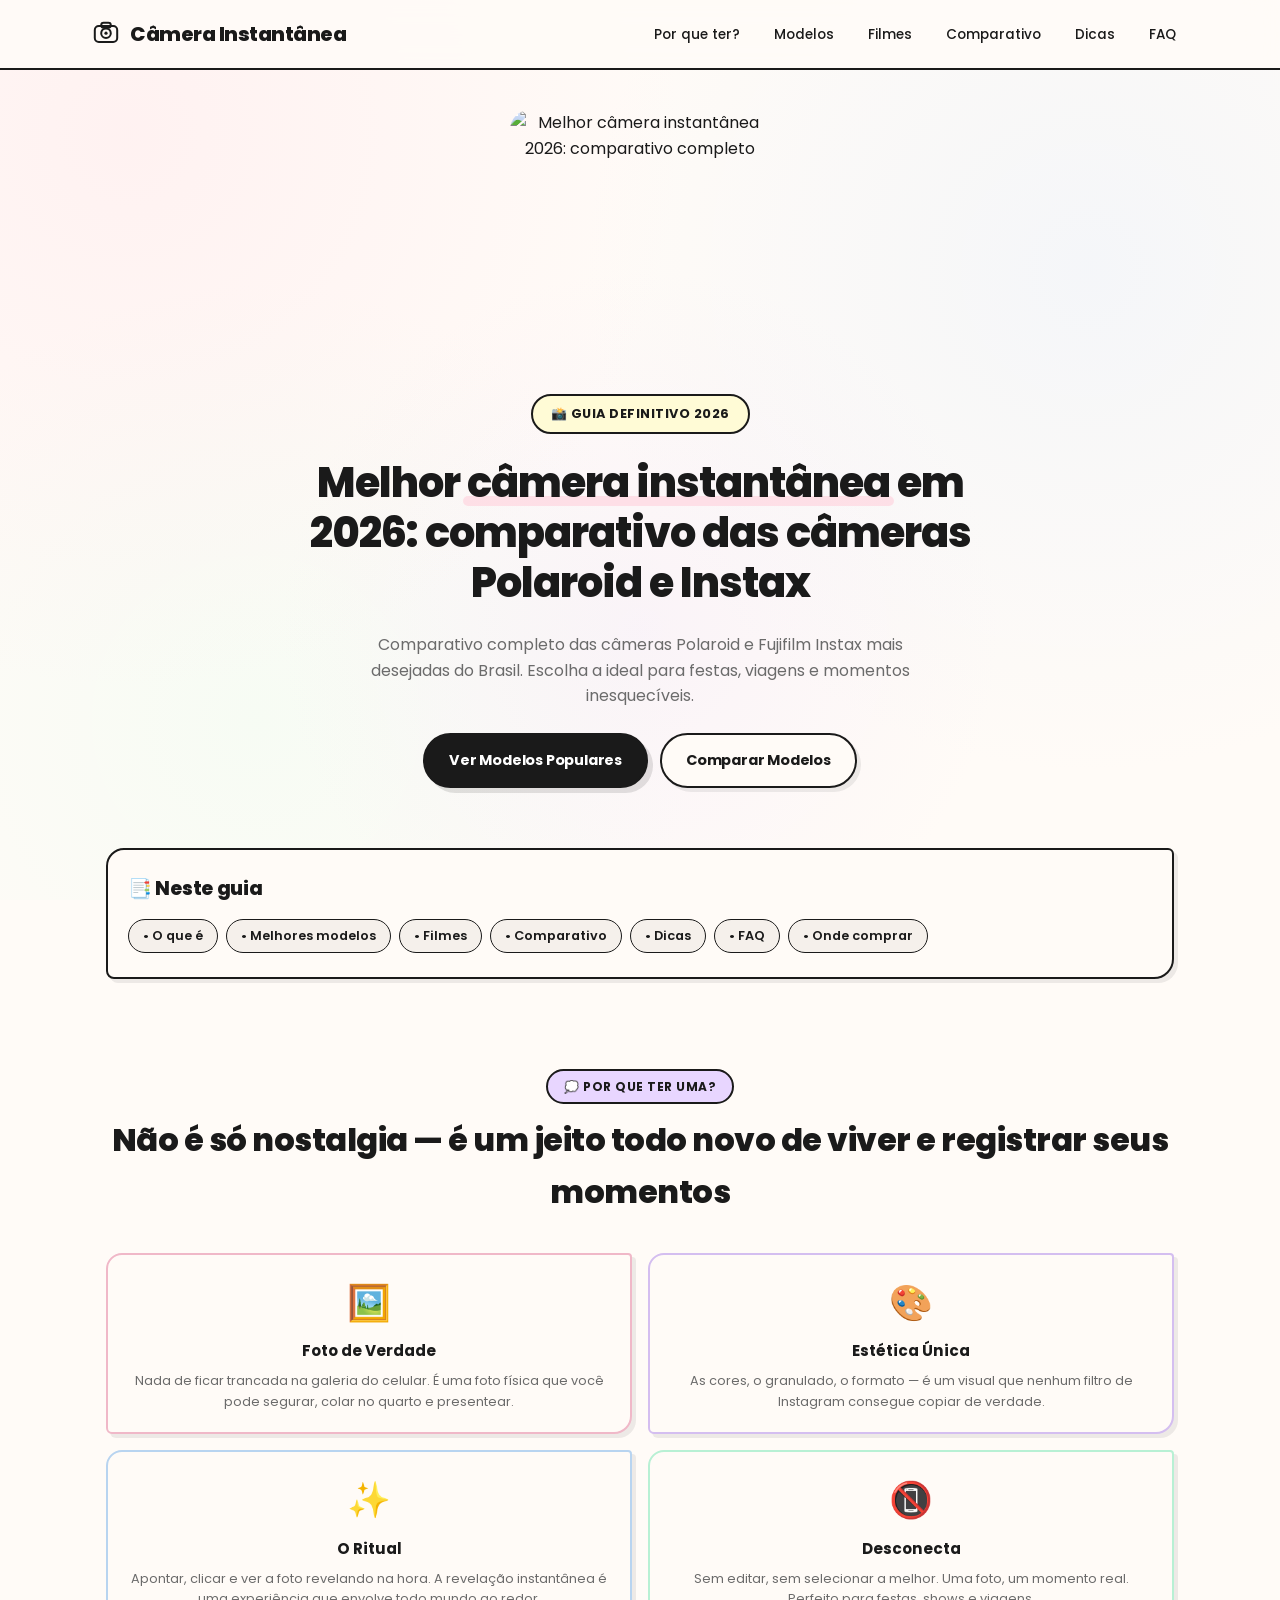
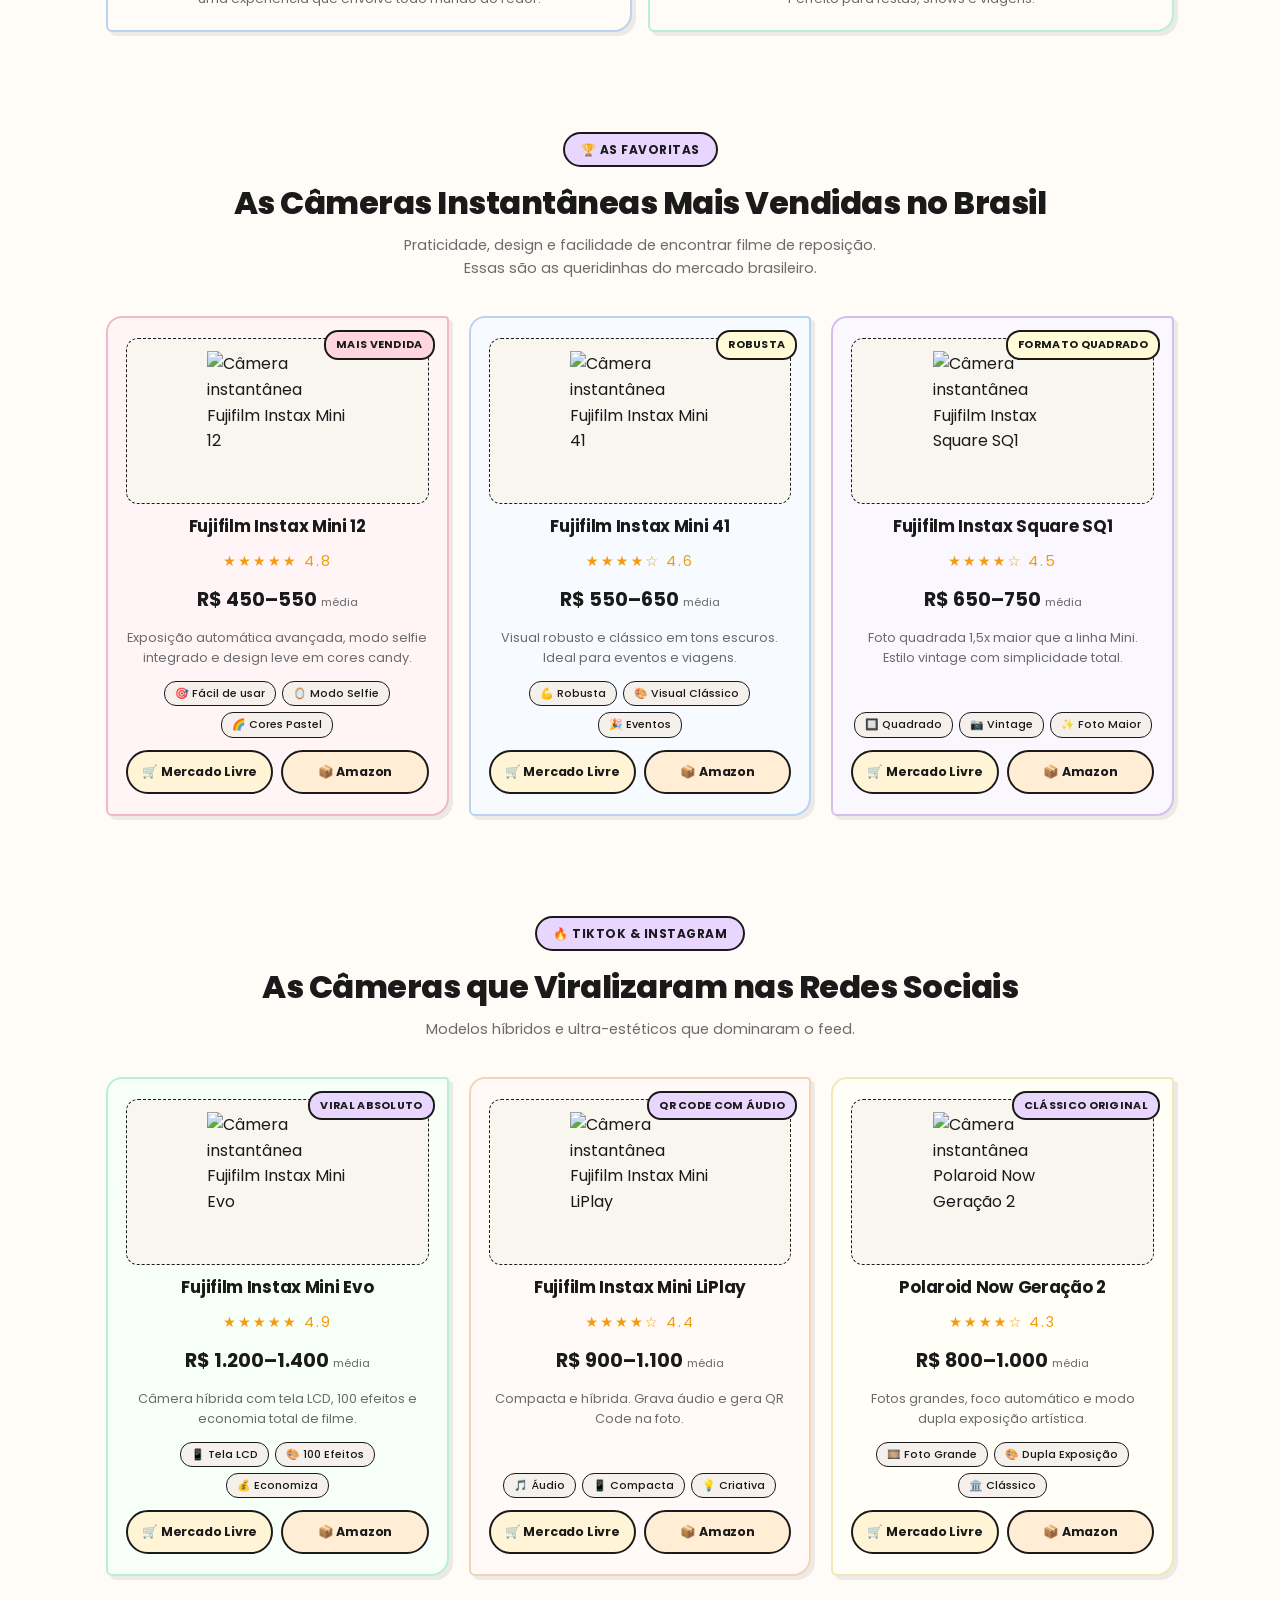
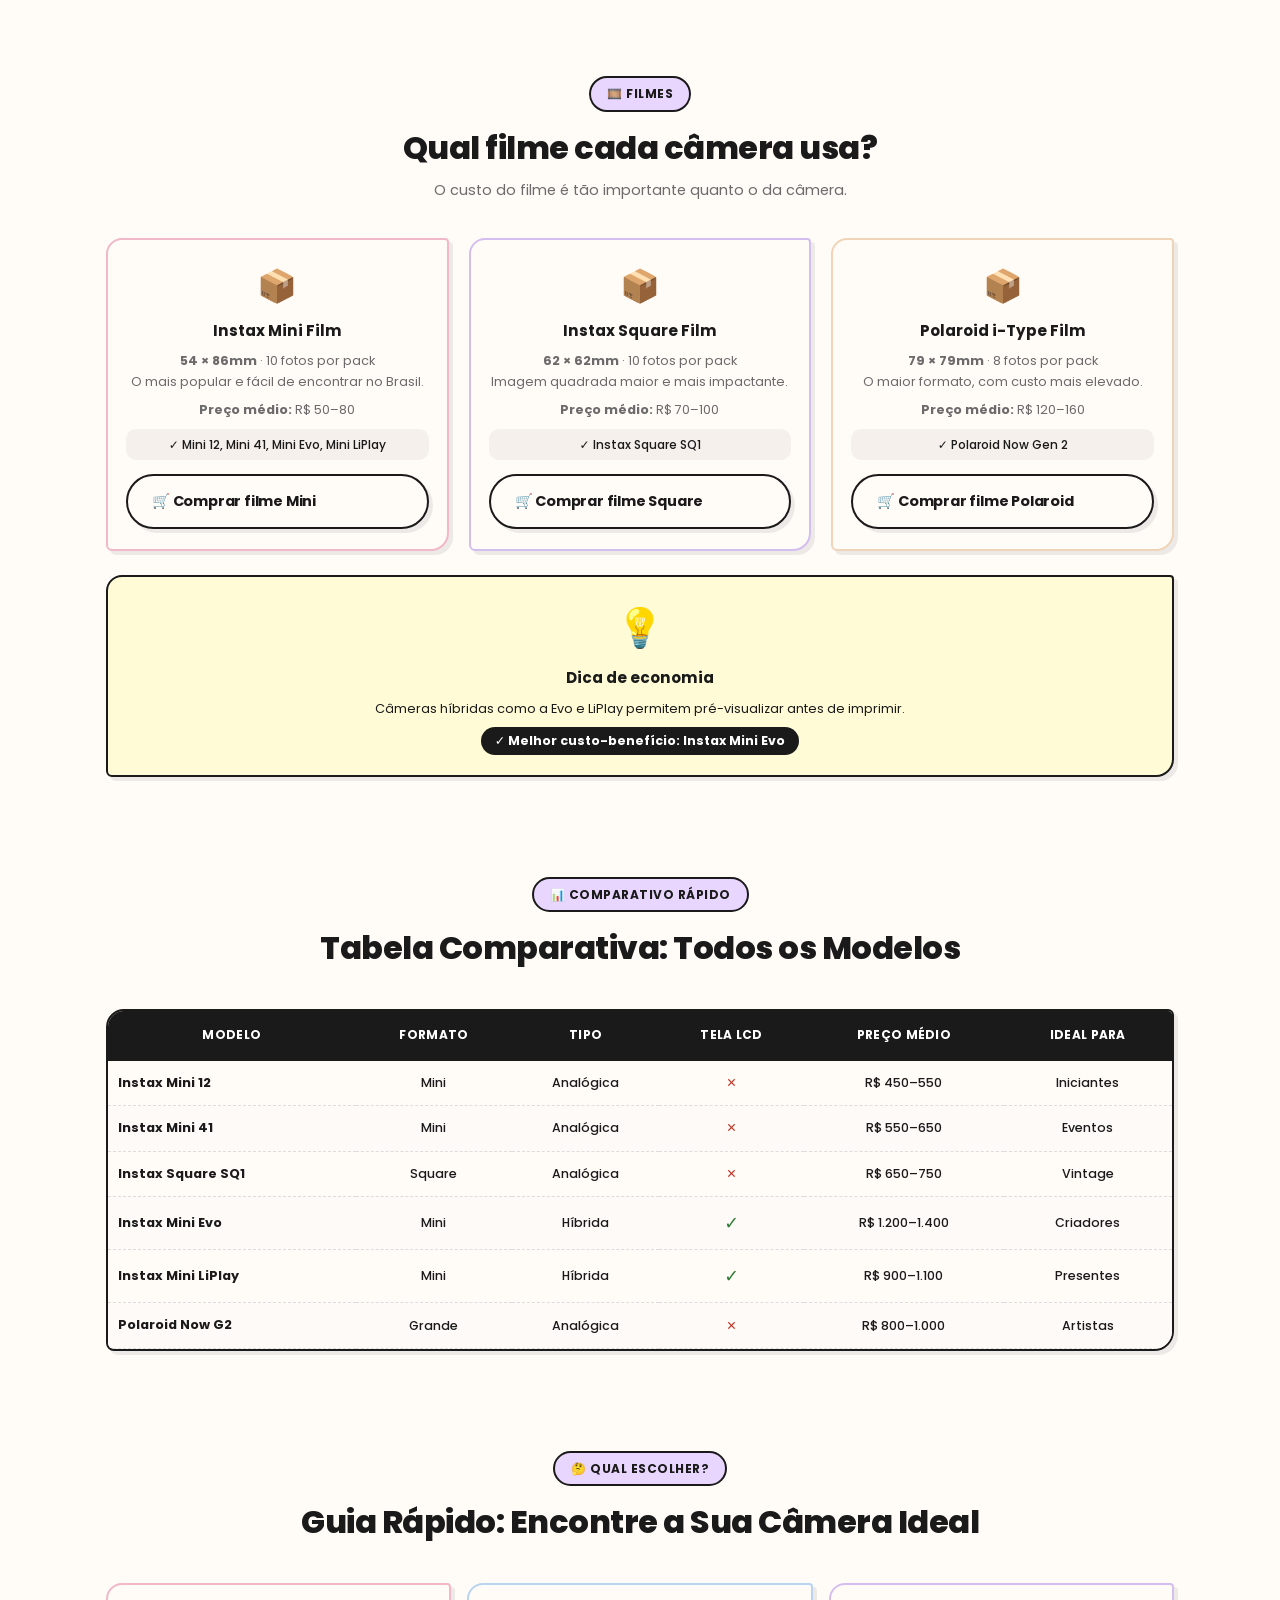
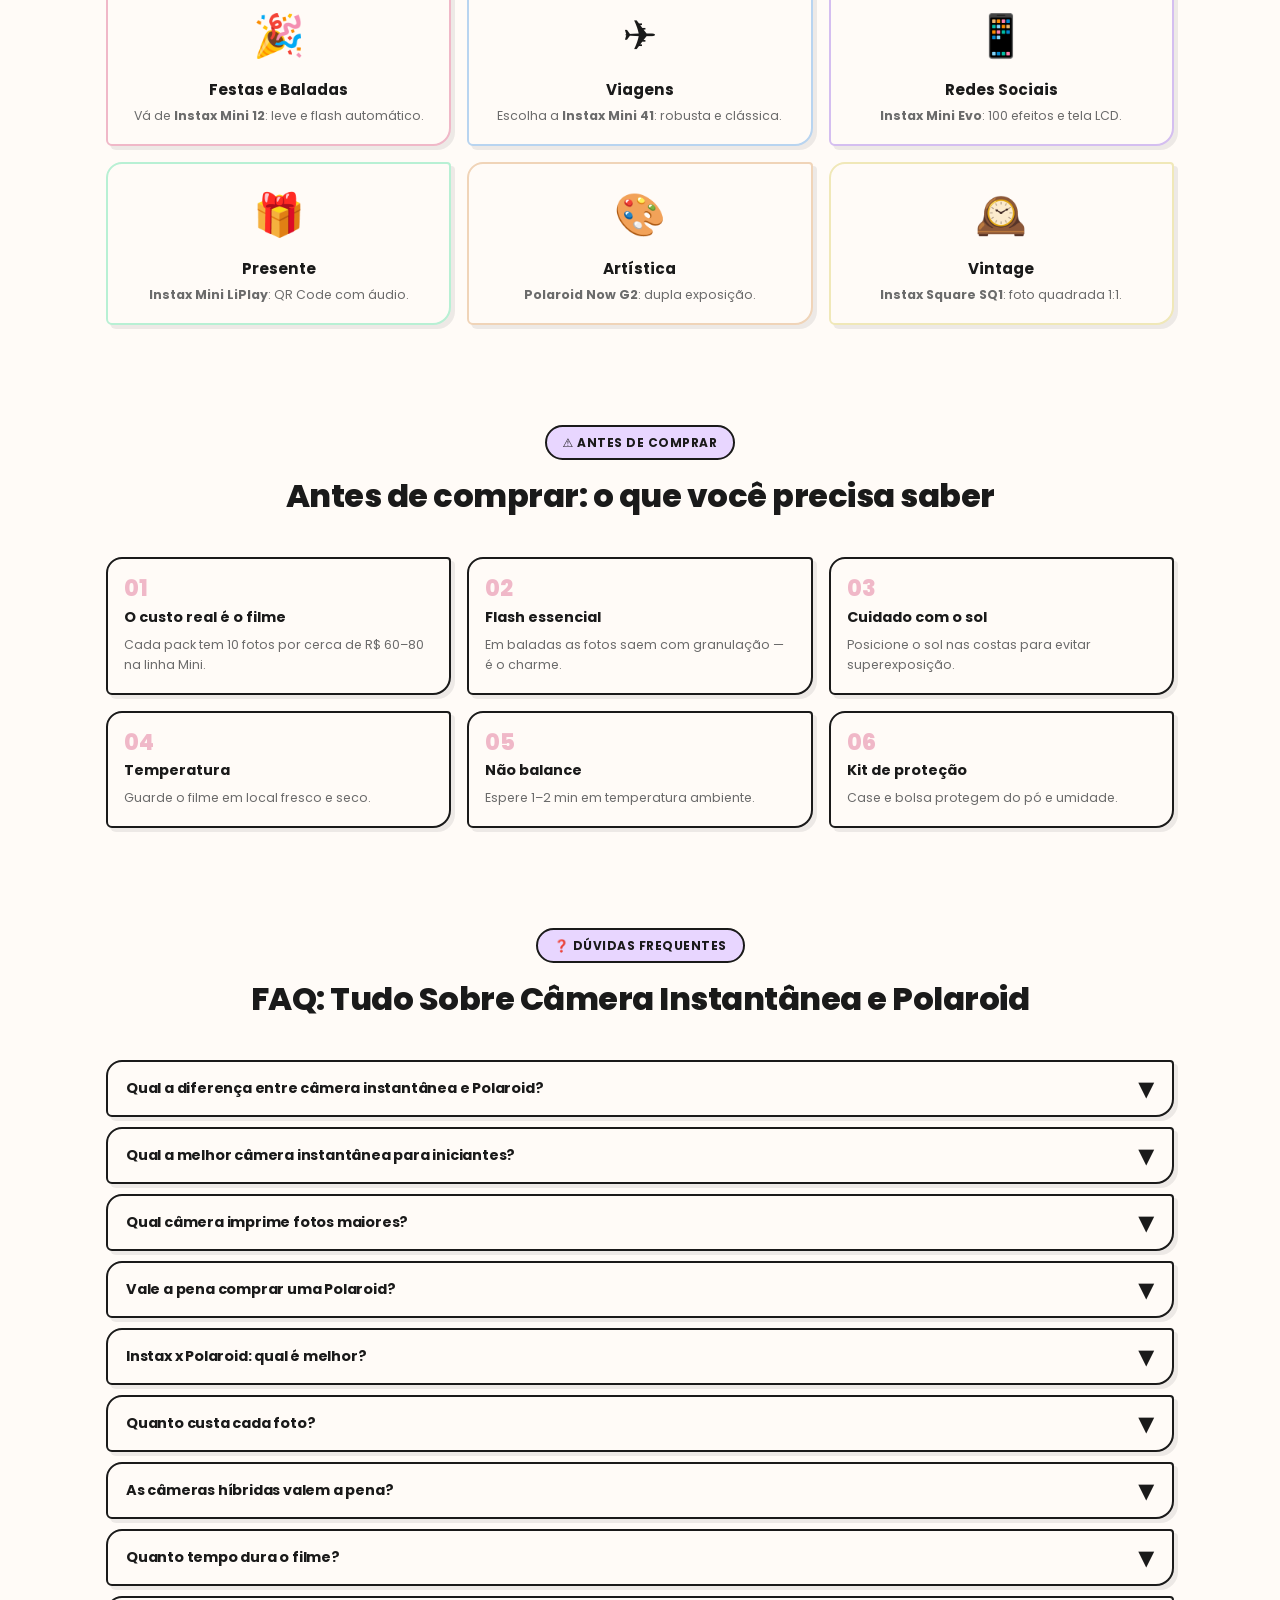
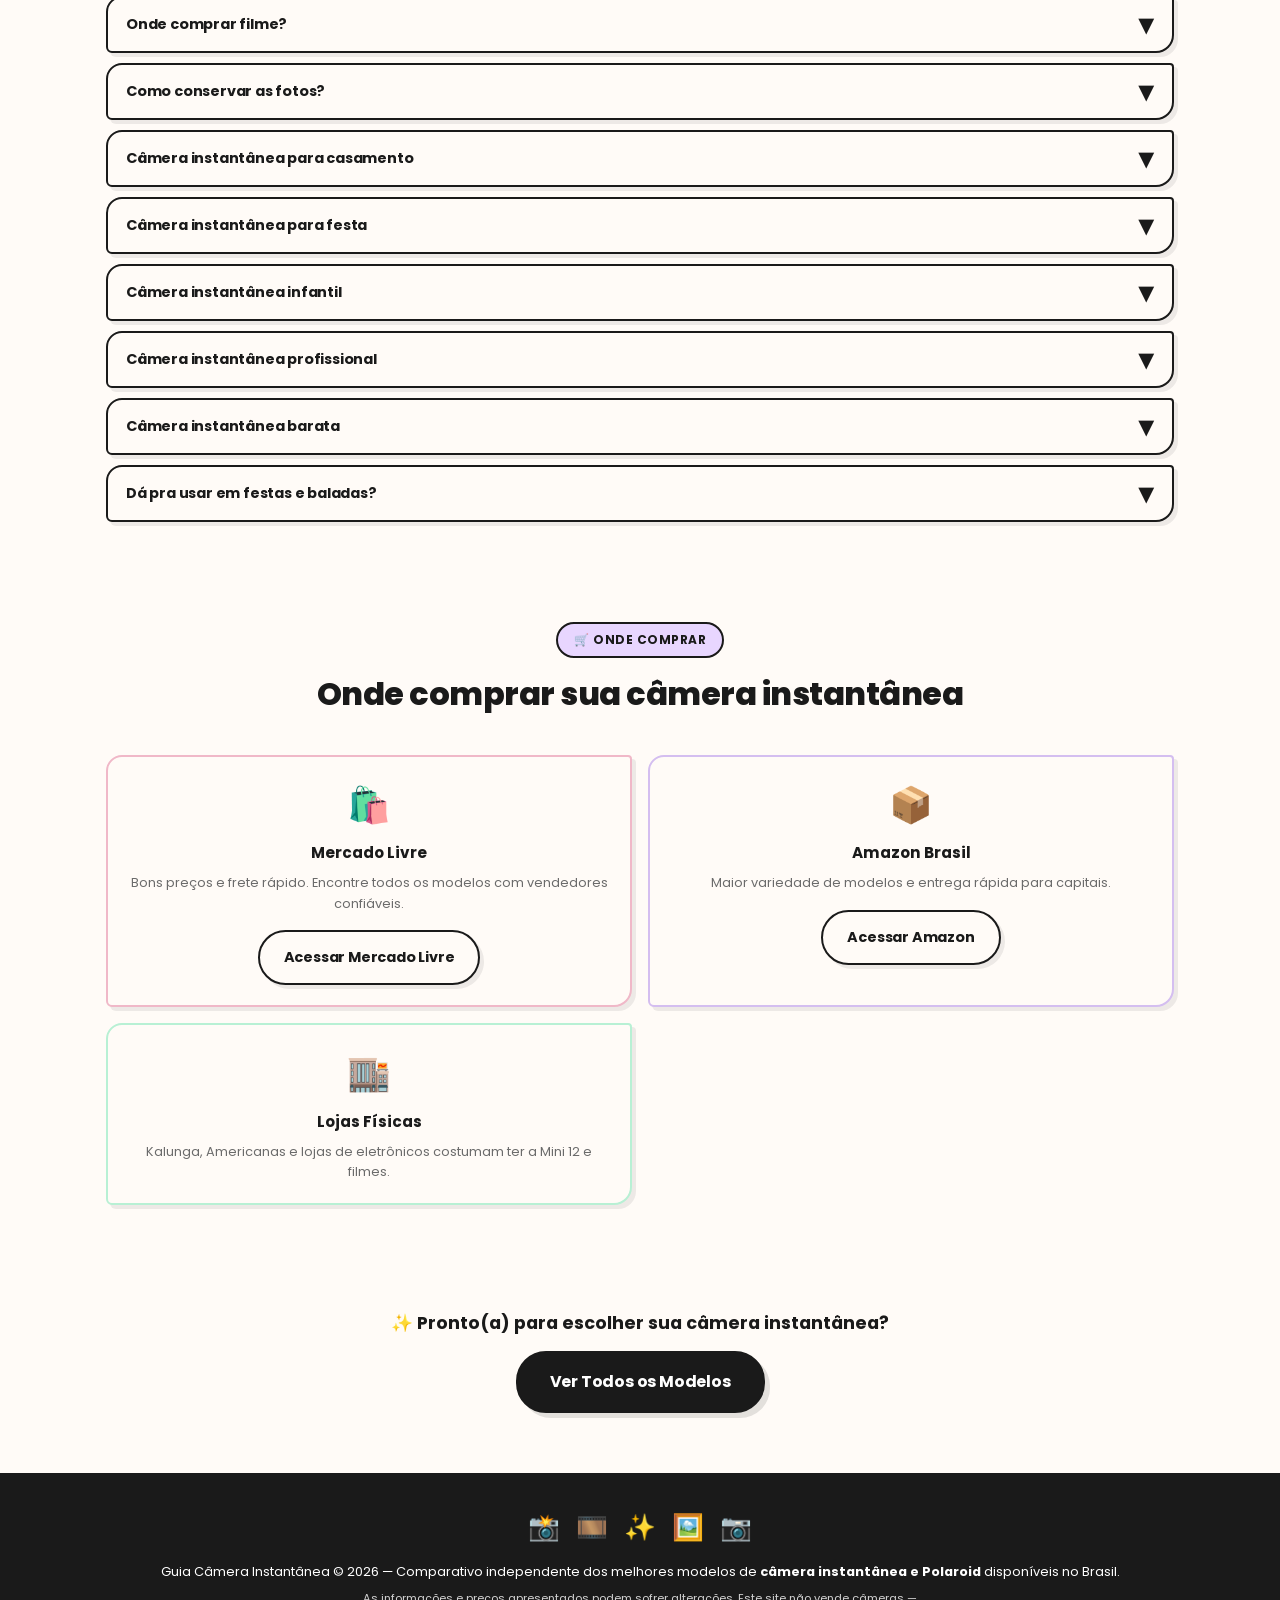
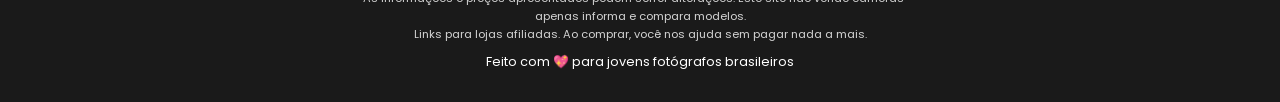
==== index.html @ 36f6219d "Adiciona landing page completa" ====
<!DOCTYPE html>
<html lang="pt-BR">
<head>
    <meta charset="UTF-8">
    <meta name="viewport" content="width=device-width, initial-scale=1.0">
    <title>Melhor Câmera Instantânea 2026: Comparativo das Câmeras Polaroid e Instax</title>
    <meta name="description" content="Descubra qual a melhor câmera instantânea para você! Comparativo completo das câmeras Polaroid e Fujifilm Instax mais populares no Brasil. Mini 12, Mini Evo, SQ1, LiPlay e mais.">
    <meta name="robots" content="index, follow">
    <link rel="canonical" href="https://camera-instantanea.vercel.app/">

    <link rel="preload" as="image" href="https://deepseek.com.br/wp-content/uploads/2026/06/melhor_camera_instantanea.webp" type="image/webp">

    <meta property="og:type" content="website">
    <meta property="og:title" content="Melhor Câmera Instantânea 2026: Comparativo das Câmeras Polaroid e Instax">
    <meta property="og:description" content="Compare as câmeras instantâneas mais populares do Brasil. Instax Mini 12, Mini Evo, SQ1, LiPlay e Polaroid Now. Descubra qual combina com seu estilo!">
    <meta property="og:image" content="https://deepseek.com.br/wp-content/uploads/2026/06/melhor_camera_instantanea.webp">
    <meta property="og:url" content="https://camera-instantanea.vercel.app/">
    <meta property="og:locale" content="pt_BR">

    <meta name="twitter:card" content="summary_large_image">
    <meta name="twitter:title" content="Melhor Câmera Instantânea 2026: Comparativo das Câmeras Polaroid e Instax">
    <meta name="twitter:description" content="Compare as câmeras instantâneas mais populares. Descubra a ideal para festas, viagens e momentos inesquecíveis!">
    <meta name="twitter:image" content="https://deepseek.com.br/wp-content/uploads/2026/06/melhor_camera_instantanea.webp">

    <script type="application/ld+json">
        {
            "@context": "https://schema.org",
            "@type": "BreadcrumbList",
            "itemListElement": [
                { "@type": "ListItem", "position": 1, "name": "Início", "item": "https://camera-instantanea.vercel.app/" },
                { "@type": "ListItem", "position": 2, "name": "Guia de Câmeras Instantâneas 2026", "item": "https://camera-instantanea.vercel.app/#conteudo-principal" }
            ]
        }
    </script>

    <script type="application/ld+json">
        {
            "@context": "https://schema.org",
            "@type": "Article",
            "headline": "Melhor Câmera Instantânea 2026: Comparativo das Câmeras Polaroid e Instax",
            "description": "Guia completo com comparativo dos melhores modelos de câmera instantânea disponíveis no Brasil.",
            "author": { "@type": "Organization", "name": "Guia Câmera Instantânea" },
            "publisher": { "@type": "Organization", "name": "Guia Câmera Instantânea" },
            "datePublished": "2026-06-26",
            "dateModified": "2026-06-29",
            "mainEntityOfPage": "https://camera-instantanea.vercel.app/",
            "image": "https://deepseek.com.br/wp-content/uploads/2026/06/melhor_camera_instantanea.webp",
            "articleSection": "Fotografia",
            "wordCount": 6500
        }
    </script>

    <script type="application/ld+json">
        {
            "@context": "https://schema.org",
            "@type": "ItemList",
            "name": "Melhores Câmeras Instantâneas 2026",
            "numberOfItems": 6,
            "itemListElement": [
                { "@type": "ListItem", "position": 1, "item": { "@type": "Product", "name": "Fujifilm Instax Mini 12", "brand": { "@type": "Brand", "name": "Fujifilm" } } },
                { "@type": "ListItem", "position": 2, "item": { "@type": "Product", "name": "Fujifilm Instax Mini 41", "brand": { "@type": "Brand", "name": "Fujifilm" } } },
                { "@type": "ListItem", "position": 3, "item": { "@type": "Product", "name": "Fujifilm Instax Square SQ1", "brand": { "@type": "Brand", "name": "Fujifilm" } } },
                { "@type": "ListItem", "position": 4, "item": { "@type": "Product", "name": "Fujifilm Instax Mini Evo", "brand": { "@type": "Brand", "name": "Fujifilm" } } },
                { "@type": "ListItem", "position": 5, "item": { "@type": "Product", "name": "Fujifilm Instax Mini LiPlay", "brand": { "@type": "Brand", "name": "Fujifilm" } } },
                { "@type": "ListItem", "position": 6, "item": { "@type": "Product", "name": "Polaroid Now Geração 2", "brand": { "@type": "Brand", "name": "Polaroid" } } }
            ]
        }
    </script>

    <script type="application/ld+json">
        {
            "@context": "https://schema.org",
            "@type": "Product",
            "name": "Fujifilm Instax Mini 12",
            "brand": { "@type": "Brand", "name": "Fujifilm" },
            "image": "https://deepseek.com.br/wp-content/uploads/2026/06/mini_instax12.webp",
            "description": "Câmera instantânea mais vendida no Brasil com exposição automática avançada e modo selfie",
            "offers": { "@type": "AggregateOffer", "lowPrice": 450, "highPrice": 550, "priceCurrency": "BRL" },
            "review": { "@type": "Review", "reviewRating": { "@type": "Rating", "ratingValue": "4.8", "bestRating": "5" }, "author": { "@type": "Person", "name": "Usuários" } }
        }
    </script>

    <script type="application/ld+json">
        {
            "@context": "https://schema.org",
            "@type": "FAQPage",
            "mainEntity": [
                { "@type": "Question", "name": "Qual a diferença entre câmera instantânea e Polaroid?", "acceptedAnswer": { "@type": "Answer", "text": "Polaroid é uma marca pioneira. Câmera instantânea é o termo genérico." } },
                { "@type": "Question", "name": "Qual é a melhor câmera instantânea para iniciantes?", "acceptedAnswer": { "@type": "Answer", "text": "Fujifilm Instax Mini 12, pelo custo-benefício e facilidade de uso." } },
                { "@type": "Question", "name": "As câmeras instantâneas híbridas valem a pena?", "acceptedAnswer": { "@type": "Answer", "text": "Sim, para economizar filme com pré-visualização." } },
                { "@type": "Question", "name": "Quanto custa o filme para câmera instantânea no Brasil?", "acceptedAnswer": { "@type": "Answer", "text": "Instax Mini R$50-80, Square R$70-100, Polaroid R$120-160." } },
                { "@type": "Question", "name": "Qual câmera imprime fotos maiores?", "acceptedAnswer": { "@type": "Answer", "text": "Polaroid Now G2 (79x79mm), seguida pela Instax Square SQ1 (62x62mm)." } }
            ]
        }
    </script>

    <link rel="preconnect" href="https://fonts.googleapis.com">
    <link rel="preconnect" href="https://fonts.gstatic.com" crossorigin>
    <link href="https://fonts.googleapis.com/css2?family=Poppins:wght@400;500;600;700;800&display=swap" rel="stylesheet">

    <style>
        :root {
            --rosa: #FFD6E0;
            --rosa-escuro: #F0B8C8;
            --azul: #D6E8FF;
            --azul-escuro: #B8D4F0;
            --lilas: #E8D6FF;
            --lilas-escuro: #D4BEF0;
            --verde: #D6FFE8;
            --verde-escuro: #B8F0D4;
            --amarelo: #FFFBD6;
            --amarelo-escuro: #F0E8B8;
            --pessego: #FFE8D6;
            --pessego-escuro: #F0D4B8;
            --branco: #FFFBF7;
            --preto: #1a1a1a;
            --cinza: #6b6b6b;
            --cinza-claro: #f5f0eb;
            --borda-doodle: #1a1a1a;
            --sombra-suave: 4px 4px 0px rgba(26, 26, 26, 0.08);
            --sombra-doodle: 5px 5px 0px rgba(26, 26, 26, 0.12);
            --radius-doodle: 18px 6px 20px 8px;
            --radius-card: 16px 4px 18px 6px;
            --transition: 0.25s cubic-bezier(0.4, 0, 0.2, 1);
        }

        *,
        *::before,
        *::after {
            box-sizing: border-box;
            margin: 0;
            padding: 0;
        }

        html {
            scroll-behavior: smooth;
            scroll-padding-top: 80px;
            font-size: 16px;
            -webkit-text-size-adjust: 100%;
        }

        body {
            font-family: 'Poppins', system-ui, -apple-system, sans-serif;
            background-color: var(--branco);
            color: var(--preto);
            line-height: 1.6;
            overflow-x: hidden;
            -webkit-font-smoothing: antialiased;
            -moz-osx-font-smoothing: grayscale;
            background-image:
                radial-gradient(circle at 10% 15%, rgba(255, 214, 224, 0.25) 0%, transparent 40%),
                radial-gradient(circle at 85% 30%, rgba(214, 232, 255, 0.25) 0%, transparent 40%),
                radial-gradient(circle at 50% 70%, rgba(232, 214, 255, 0.2) 0%, transparent 40%),
                radial-gradient(circle at 20% 80%, rgba(214, 255, 232, 0.2) 0%, transparent 35%);
            background-attachment: fixed;
        }

        .skip-link {
            position: absolute;
            top: -100px;
            left: 16px;
            background: var(--preto);
            color: #fff;
            padding: 10px 18px;
            border-radius: 0 0 12px 12px;
            z-index: 1000;
            font-weight: 600;
            text-decoration: none;
            transition: top 0.3s;
            font-size: 0.9rem;
        }
        .skip-link:focus {
            top: 0;
        }

        .navbar {
            position: sticky;
            top: 0;
            z-index: 999;
            background: rgba(255, 251, 247, 0.88);
            backdrop-filter: blur(14px);
            -webkit-backdrop-filter: blur(14px);
            border-bottom: 2.5px solid var(--borda-doodle);
            padding: 0 16px;
            transition: var(--transition);
        }
        .navbar-inner {
            max-width: 1100px;
            margin: 0 auto;
            display: flex;
            align-items: center;
            justify-content: space-between;
            height: 60px;
        }
        .nav-logo {
            font-weight: 800;
            font-size: 1.25rem;
            letter-spacing: -0.5px;
            color: var(--preto);
            text-decoration: none;
            display: flex;
            align-items: center;
            gap: 8px;
            white-space: nowrap;
        }
        .nav-logo svg {
            width: 32px;
            height: 32px;
            flex-shrink: 0;
        }
        .nav-links {
            display: flex;
            gap: 6px;
            list-style: none;
            flex-wrap: wrap;
            justify-content: flex-end;
        }
        .nav-links a {
            text-decoration: none;
            color: var(--preto);
            font-weight: 500;
            font-size: 0.85rem;
            padding: 8px 12px;
            border-radius: 20px;
            transition: var(--transition);
            white-space: nowrap;
            border: 2px solid transparent;
        }
        .nav-links a:hover,
        .nav-links a:focus {
            background: var(--amarelo);
            border-color: var(--borda-doodle);
            outline: none;
        }
        .btn-menu {
            display: none;
            background: none;
            border: 2px solid var(--borda-doodle);
            border-radius: 10px;
            padding: 8px 10px;
            cursor: pointer;
            flex-shrink: 0;
            transition: var(--transition);
        }
        .btn-menu:hover {
            background: var(--amarelo);
        }
        .btn-menu svg {
            display: block;
            width: 24px;
            height: 24px;
        }

        .main {
            max-width: 1100px;
            margin: 0 auto;
            padding: 0 16px;
        }

        .hero {
            display: flex;
            flex-direction: column;
            align-items: center;
            text-align: center;
            padding: 40px 0 50px;
            gap: 24px;
            position: relative;
        }
        .hero-img {
            width: min(260px, 65vw);
            height: auto;
            border-radius: 20px;
            animation: float 4s ease-in-out infinite;
            display: block;
        }
        @keyframes float {
            0%,
            100% {
                transform: translateY(0);
            }
            50% {
                transform: translateY(-14px);
            }
        }
        .hero-tag {
            display: inline-block;
            background: var(--amarelo);
            border: 2.5px solid var(--borda-doodle);
            border-radius: 30px;
            padding: 8px 18px;
            font-weight: 700;
            font-size: 0.8rem;
            letter-spacing: 0.5px;
            text-transform: uppercase;
            color: var(--preto);
        }
        .hero h1 {
            font-size: clamp(1.7rem, 5vw, 2.6rem);
            font-weight: 800;
            line-height: 1.2;
            letter-spacing: -1px;
            max-width: 750px;
        }
        .hero h1 span {
            position: relative;
            display: inline-block;
        }
        .hero h1 span::after {
            content: '';
            position: absolute;
            bottom: 2px;
            left: -4px;
            right: -4px;
            height: 10px;
            background: var(--rosa);
            z-index: -1;
            border-radius: 10px;
            opacity: 0.7;
        }
        .hero p {
            font-size: 1rem;
            color: var(--cinza);
            max-width: 540px;
            font-weight: 400;
        }
        .hero-botoes {
            display: flex;
            gap: 12px;
            flex-wrap: wrap;
            justify-content: center;
        }
        .btn {
            display: inline-flex;
            align-items: center;
            gap: 7px;
            padding: 14px 24px;
            border-radius: 30px;
            font-weight: 700;
            font-size: 0.9rem;
            text-decoration: none;
            cursor: pointer;
            transition: var(--transition);
            border: 2.5px solid var(--borda-doodle);
            white-space: nowrap;
            letter-spacing: -0.2px;
        }
        .btn-primario {
            background: var(--preto);
            color: #fff;
            box-shadow: var(--sombra-doodle);
        }
        .btn-primario:hover {
            background: #333;
            transform: translateY(-2px);
            box-shadow: 7px 7px 0px rgba(26, 26, 26, 0.15);
        }
        .btn-secundario {
            background: var(--branco);
            color: var(--preto);
            box-shadow: var(--sombra-suave);
        }
        .btn-secundario:hover {
            background: var(--amarelo);
            transform: translateY(-2px);
            box-shadow: var(--sombra-doodle);
        }
        .btn-mercado {
            background: #fff5d6;
            color: var(--preto);
            font-size: 0.78rem;
            padding: 10px 14px;
            border-radius: 22px;
            flex: 1;
            justify-content: center;
            white-space: nowrap;
        }
        .btn-amazon {
            background: #ffedd6;
            color: var(--preto);
            font-size: 0.78rem;
            padding: 10px 14px;
            border-radius: 22px;
            flex: 1;
            justify-content: center;
            white-space: nowrap;
        }
        .btn-mercado:hover,
        .btn-amazon:hover {
            background: var(--amarelo);
            transform: translateY(-2px);
        }
        .card-botoes-duplo {
            display: flex;
            gap: 8px;
            width: 100%;
        }

        /* TOC */
        .toc {
            background: var(--branco);
            border: 2.5px solid var(--borda-doodle);
            border-radius: var(--radius-doodle);
            padding: 24px 20px;
            margin: 10px 0 40px;
            box-shadow: var(--sombra-suave);
        }
        .toc h2 {
            font-size: 1.2rem;
            font-weight: 800;
            margin-bottom: 14px;
            letter-spacing: -0.3px;
        }
        .toc ul {
            list-style: none;
            display: flex;
            flex-wrap: wrap;
            gap: 8px;
        }
        .toc ul li a {
            display: inline-block;
            padding: 6px 14px;
            background: var(--cinza-claro);
            border: 1.5px solid var(--borda-doodle);
            border-radius: 18px;
            text-decoration: none;
            color: var(--preto);
            font-weight: 600;
            font-size: 0.8rem;
            transition: var(--transition);
        }
        .toc ul li a:hover {
            background: var(--amarelo);
            border-color: var(--preto);
        }

        .secao {
            padding: 50px 0;
        }
        .secao-header {
            text-align: center;
            margin-bottom: 36px;
        }
        .secao-header .tag {
            display: inline-block;
            background: var(--lilas);
            border: 2px solid var(--borda-doodle);
            border-radius: 20px;
            padding: 6px 16px;
            font-weight: 700;
            font-size: 0.75rem;
            letter-spacing: 0.5px;
            text-transform: uppercase;
            margin-bottom: 10px;
        }
        .secao-header h2 {
            font-size: clamp(1.4rem, 4vw, 2rem);
            font-weight: 800;
            letter-spacing: -0.5px;
            margin-bottom: 6px;
        }
        .secao-header p {
            color: var(--cinza);
            font-size: 0.9rem;
            max-width: 500px;
            margin: 0 auto;
        }

        .cards-grid {
            display: grid;
            grid-template-columns: 1fr;
            gap: 20px;
        }
        @media (min-width: 600px) {
            .cards-grid {
                grid-template-columns: repeat(2, 1fr);
            }
        }
        @media (min-width: 900px) {
            .cards-grid {
                grid-template-columns: repeat(3, 1fr);
            }
        }

        .card {
            background: var(--branco);
            border: 2.5px solid var(--borda-doodle);
            border-radius: var(--radius-card);
            padding: 20px 18px;
            transition: var(--transition);
            box-shadow: var(--sombra-suave);
            display: flex;
            flex-direction: column;
            gap: 12px;
            position: relative;
            overflow: hidden;
        }
        .card:hover {
            transform: translateY(-4px);
            box-shadow: var(--sombra-doodle);
        }
        .card-badge {
            position: absolute;
            top: 12px;
            right: 12px;
            background: var(--amarelo);
            border: 2px solid var(--borda-doodle);
            border-radius: 14px;
            padding: 4px 10px;
            font-size: 0.68rem;
            font-weight: 700;
            letter-spacing: 0.3px;
            text-transform: uppercase;
            z-index: 1;
        }
        .card-badge.destaque {
            background: var(--rosa);
        }
        .card-badge.viral {
            background: var(--lilas);
        }
        .card-img-wrap {
            width: 100%;
            display: flex;
            align-items: center;
            justify-content: center;
            overflow: hidden;
            border-radius: 12px;
            background: #f9f6f0;
            border: 1.5px dashed var(--borda-doodle);
            padding: 12px;
        }
        .card-img-wrap img {
            width: auto;
            height: auto;
            max-width: 140px;
            max-height: 140px;
            object-fit: contain;
        }
        .card h3 {
            font-size: 1.05rem;
            font-weight: 700;
            text-align: center;
            letter-spacing: -0.3px;
            line-height: 1.3;
        }
        .card .card-preco {
            text-align: center;
            font-weight: 700;
            font-size: 1.2rem;
            color: var(--preto);
        }
        .card .card-preco small {
            font-weight: 400;
            font-size: 0.7rem;
            color: var(--cinza);
        }
        .card .card-info {
            font-size: 0.8rem;
            color: var(--cinza);
            text-align: center;
            flex-grow: 1;
        }
        .card .card-tags {
            display: flex;
            flex-wrap: wrap;
            gap: 6px;
            justify-content: center;
        }
        .card .card-tags span {
            background: var(--cinza-claro);
            border: 1.5px solid var(--borda-doodle);
            border-radius: 12px;
            padding: 3px 10px;
            font-size: 0.68rem;
            font-weight: 500;
        }
        .card-cor--rosa {
            border-color: var(--rosa-escuro);
            background: #fff5f7;
        }
        .card-cor--azul {
            border-color: var(--azul-escuro);
            background: #f7faff;
        }
        .card-cor--lilas {
            border-color: var(--lilas-escuro);
            background: #faf7ff;
        }
        .card-cor--verde {
            border-color: var(--verde-escuro);
            background: #f7fff9;
        }
        .card-cor--pessego {
            border-color: var(--pessego-escuro);
            background: #fffaf7;
        }
        .card-cor--amarelo {
            border-color: var(--amarelo-escuro);
            background: #fffef7;
        }

        .tabela-wrapper {
            overflow-x: auto;
            -webkit-overflow-scrolling: touch;
            border: 2.5px solid var(--borda-doodle);
            border-radius: var(--radius-doodle);
            background: var(--branco);
            box-shadow: var(--sombra-suave);
            margin: 0 -16px;
            width: calc(100% + 32px);
        }
        @media (min-width: 700px) {
            .tabela-wrapper {
                margin: 0;
                width: 100%;
            }
        }
        .tabela-comparativa {
            width: 100%;
            border-collapse: collapse;
            font-size: 0.78rem;
            min-width: 650px;
        }
        .tabela-comparativa thead th {
            background: var(--preto);
            color: #fff;
            padding: 14px 12px;
            font-weight: 700;
            font-size: 0.75rem;
            letter-spacing: 0.3px;
            text-transform: uppercase;
            text-align: center;
            border-bottom: 2px solid var(--borda-doodle);
            position: sticky;
            top: 0;
        }
        .tabela-comparativa tbody td {
            padding: 12px 10px;
            text-align: center;
            border-bottom: 1.5px dashed #ddd;
            font-weight: 500;
            vertical-align: middle;
        }
        .tabela-comparativa tbody tr:nth-child(even) td {
            background: #fdfaf7;
        }
        .tabela-comparativa tbody tr:hover td {
            background: var(--amarelo);
        }
        .tabela-comparativa .modelo-nome {
            font-weight: 700;
            text-align: left;
            white-space: nowrap;
            font-size: 0.8rem;
        }
        .tabela-comparativa .check {
            color: #2e7d32;
            font-weight: 700;
            font-size: 1.1rem;
        }
        .tabela-comparativa .x {
            color: #c0392b;
            font-weight: 700;
        }

        .guia-grid {
            display: grid;
            grid-template-columns: 1fr;
            gap: 16px;
        }
        @media (min-width: 600px) {
            .guia-grid {
                grid-template-columns: repeat(2, 1fr);
            }
        }
        @media (min-width: 900px) {
            .guia-grid {
                grid-template-columns: repeat(3, 1fr);
            }
        }
        .guia-card {
            background: var(--branco);
            border: 2.5px solid var(--borda-doodle);
            border-radius: var(--radius-card);
            padding: 18px 16px;
            text-align: center;
            transition: var(--transition);
            box-shadow: var(--sombra-suave);
        }
        .guia-card:hover {
            transform: translateY(-3px);
            box-shadow: var(--sombra-doodle);
        }
        .guia-card .emoji-grande {
            font-size: 2.6rem;
            display: block;
            margin-bottom: 8px;
        }
        .guia-card h4 {
            font-weight: 700;
            font-size: 0.95rem;
            margin-bottom: 4px;
        }
        .guia-card p {
            font-size: 0.78rem;
            color: var(--cinza);
        }

        .faq-list {
            display: flex;
            flex-direction: column;
            gap: 10px;
        }
        .faq-item {
            border: 2.5px solid var(--borda-doodle);
            border-radius: var(--radius-card);
            background: var(--branco);
            overflow: hidden;
            transition: var(--transition);
            box-shadow: var(--sombra-suave);
        }
        .faq-pergunta {
            width: 100%;
            background: none;
            border: none;
            padding: 16px 18px;
            font-family: inherit;
            font-weight: 700;
            font-size: 0.9rem;
            cursor: pointer;
            display: flex;
            justify-content: space-between;
            align-items: center;
            text-align: left;
            gap: 12px;
            color: var(--preto);
            letter-spacing: -0.2px;
            transition: var(--transition);
        }
        .faq-pergunta:hover {
            background: var(--amarelo);
        }
        .faq-pergunta .seta {
            font-size: 1.3rem;
            transition: transform 0.3s;
            flex-shrink: 0;
            line-height: 1;
        }
        .faq-item.aberto .faq-pergunta .seta {
            transform: rotate(180deg);
        }
        .faq-resposta {
            max-height: 0;
            overflow: hidden;
            transition: max-height 0.5s ease, padding 0.5s ease;
            padding: 0 18px;
            font-size: 0.82rem;
            color: var(--cinza);
            line-height: 1.6;
        }
        .faq-item.aberto .faq-resposta {
            max-height: 800px;
            padding: 0 18px 18px;
        }

        .porque-grid {
            display: grid;
            grid-template-columns: 1fr;
            gap: 16px;
        }
        @media (min-width: 600px) {
            .porque-grid {
                grid-template-columns: repeat(2, 1fr);
            }
        }
        .porque-item {
            background: var(--branco);
            border: 2.5px solid var(--borda-doodle);
            border-radius: var(--radius-card);
            padding: 20px 18px;
            display: flex;
            flex-direction: column;
            align-items: center;
            text-align: center;
            gap: 8px;
            transition: var(--transition);
            box-shadow: var(--sombra-suave);
        }
        .porque-item:hover {
            transform: translateY(-3px);
            box-shadow: var(--sombra-doodle);
        }
        .porque-icone {
            font-size: 2.2rem;
        }
        .porque-item h3 {
            font-weight: 700;
            font-size: 0.95rem;
        }
        .porque-item p {
            font-size: 0.8rem;
            color: var(--cinza);
        }

        .dicas-grid {
            display: grid;
            grid-template-columns: 1fr;
            gap: 16px;
        }
        @media (min-width: 600px) {
            .dicas-grid {
                grid-template-columns: repeat(2, 1fr);
            }
        }
        @media (min-width: 900px) {
            .dicas-grid {
                grid-template-columns: repeat(3, 1fr);
            }
        }
        .dica-card {
            background: var(--branco);
            border: 2.5px solid var(--borda-doodle);
            border-radius: var(--radius-card);
            padding: 18px 16px;
            transition: var(--transition);
            box-shadow: var(--sombra-suave);
            display: flex;
            flex-direction: column;
            gap: 6px;
        }
        .dica-card:hover {
            transform: translateY(-3px);
            box-shadow: var(--sombra-doodle);
        }
        .dica-numero {
            font-weight: 800;
            font-size: 1.4rem;
            color: var(--rosa-escuro);
            line-height: 1;
        }
        .dica-card h4 {
            font-weight: 700;
            font-size: 0.9rem;
        }
        .dica-card p {
            font-size: 0.78rem;
            color: var(--cinza);
        }

        .filme-card {
            background: var(--branco);
            border: 2.5px solid var(--borda-doodle);
            border-radius: var(--radius-card);
            padding: 20px 18px;
            transition: var(--transition);
            box-shadow: var(--sombra-suave);
            display: flex;
            flex-direction: column;
            gap: 8px;
        }
        .filme-card:hover {
            transform: translateY(-3px);
            box-shadow: var(--sombra-doodle);
        }
        .filme-card .filme-icone {
            font-size: 2rem;
            text-align: center;
        }
        .filme-card h4 {
            font-weight: 700;
            font-size: 0.95rem;
            text-align: center;
        }
        .filme-card .filme-info {
            font-size: 0.8rem;
            color: var(--cinza);
            text-align: center;
        }
        .filme-card .filme-compativeis {
            font-size: 0.75rem;
            font-weight: 500;
            text-align: center;
            background: var(--cinza-claro);
            border-radius: 10px;
            padding: 6px 10px;
        }
        .dica-economia {
            background: var(--amarelo);
            border: 2.5px solid var(--borda-doodle);
            border-radius: var(--radius-card);
            padding: 20px 18px;
            text-align: center;
            transition: var(--transition);
            box-shadow: var(--sombra-suave);
            display: flex;
            flex-direction: column;
            gap: 8px;
            align-items: center;
        }
        .dica-economia:hover {
            transform: translateY(-3px);
            box-shadow: var(--sombra-doodle);
        }
        .dica-economia .emoji-grande {
            font-size: 2.4rem;
        }
        .dica-economia h4 {
            font-weight: 700;
            font-size: 0.95rem;
        }
        .dica-economia p {
            font-size: 0.8rem;
            color: var(--preto);
        }
        .dica-economia .melhor-custo {
            font-weight: 700;
            background: var(--preto);
            color: #fff;
            padding: 4px 14px;
            border-radius: 15px;
            font-size: 0.78rem;
            display: inline-block;
        }

        .footer {
            background: var(--preto);
            color: #fff;
            text-align: center;
            padding: 30px 16px;
            margin-top: 20px;
            border-top: 4px solid var(--borda-doodle);
            font-size: 0.8rem;
        }
        .footer a {
            color: var(--amarelo);
            font-weight: 600;
            text-decoration: none;
        }
        .footer a:hover {
            text-decoration: underline;
        }
        .footer .footer-doodle {
            display: flex;
            justify-content: center;
            gap: 16px;
            margin-bottom: 14px;
            flex-wrap: wrap;
        }
        .footer .footer-doodle span {
            font-size: 1.6rem;
        }
        .footer .disclaimer {
            font-size: 0.7rem;
            opacity: 0.8;
            margin-top: 8px;
            max-width: 600px;
            margin-left: auto;
            margin-right: auto;
        }

        .back-to-top {
            position: fixed;
            bottom: 20px;
            right: 20px;
            width: 44px;
            height: 44px;
            background: var(--amarelo);
            border: 2.5px solid var(--borda-doodle);
            border-radius: 50%;
            display: flex;
            align-items: center;
            justify-content: center;
            cursor: pointer;
            z-index: 998;
            opacity: 0;
            transform: translateY(20px);
            pointer-events: none;
            transition: var(--transition);
            box-shadow: var(--sombra-doodle);
            font-size: 1.3rem;
            font-weight: 700;
        }
        .back-to-top.visivel {
            opacity: 1;
            transform: translateY(0);
            pointer-events: auto;
        }
        .back-to-top:hover {
            background: var(--preto);
            color: #fff;
            transform: translateY(-3px);
        }

        @media (max-width: 699px) {
            .btn-menu {
                display: block;
            }
            .nav-links {
                display: none;
                position: absolute;
                top: 60px;
                left: 0;
                right: 0;
                background: rgba(255, 251, 247, 0.96);
                backdrop-filter: blur(16px);
                -webkit-backdrop-filter: blur(16px);
                flex-direction: column;
                padding: 12px 16px;
                border-bottom: 2.5px solid var(--borda-doodle);
                gap: 4px;
                z-index: 1000;
            }
            .nav-links.aberto {
                display: flex;
            }
            .nav-links a {
                padding: 12px 16px;
                font-size: 0.9rem;
                border-radius: 12px;
                display: block;
                text-align: center;
            }
        }
        @media (min-width: 700px) {
            .nav-links {
                display: flex !important;
            }
            .navbar-inner {
                height: 68px;
            }
        }

        .sr-only {
            position: absolute;
            width: 1px;
            height: 1px;
            padding: 0;
            margin: -1px;
            overflow: hidden;
            clip: rect(0, 0, 0, 0);
            border: 0;
        }
        .text-center {
            text-align: center;
        }
        .mt-2 {
            margin-top: 16px;
        }
        .mt-3 {
            margin-top: 24px;
        }
        .review-stars {
            color: #f39c12;
            font-size: 0.9rem;
            letter-spacing: 2px;
            text-align: center;
        }
    </style>
<link rel="icon" type="image/svg+xml" href="data:image/svg+xml,%3Csvg xmlns='http://www.w3.org/2000/svg' viewBox='0 0 48 48' fill='none'%3E%3Crect x='8' y='12' width='32' height='24' rx='5' stroke='%231a1a1a' stroke-width='2.5' fill='%23FFD6E0'/%3E%3Ccircle cx='24' cy='22' r='8' stroke='%231a1a1a' stroke-width='2.5' fill='%23FFFBF7'/%3E%3Ccircle cx='24' cy='22' r='3' fill='%231a1a1a'/%3E%3Crect x='17' y='8' width='14' height='6' rx='3' stroke='%231a1a1a' stroke-width='2.5' fill='%23FFFBD6'/%3E%3Crect x='18' y='34' width='12' height='8' rx='1.5' stroke='%231a1a1a' stroke-width='2' fill='%23FFFBF7' transform='rotate(-5, 18, 34)'/%3E%3C/svg%3E">
</head>
<body>
    <a href="#conteudo-principal" class="skip-link">Pular para o conteúdo principal</a>

    <nav class="navbar" role="navigation" aria-label="Navegação principal">
        <div class="navbar-inner">
            <a href="#" class="nav-logo" aria-label="Guia Câmera Instantânea - Página inicial">
                <svg viewBox="0 0 40 40" fill="none" xmlns="http://www.w3.org/2000/svg" aria-hidden="true">
                    <rect x="6" y="10" width="28" height="20" rx="5" stroke="#1a1a1a" stroke-width="2.5" fill="none"/>
                    <circle cx="20" cy="19" r="6" stroke="#1a1a1a" stroke-width="2.5" fill="none"/>
                    <rect x="14" y="6" width="12" height="6" rx="3" stroke="#1a1a1a" stroke-width="2.5" fill="none"/>
                    <circle cx="20" cy="19" r="2" fill="#1a1a1a"/>
                </svg>
                <span>Câmera Instantânea</span>
            </a>
            <button class="btn-menu" aria-label="Abrir menu" aria-expanded="false" id="btnMenu">
                <svg viewBox="0 0 24 24" fill="none" stroke="currentColor" stroke-width="2.5" stroke-linecap="round">
                    <line x1="4" y1="6" x2="20" y2="6"/>
                    <line x1="4" y1="12" x2="20" y2="12"/>
                    <line x1="4" y1="18" x2="20" y2="18"/>
                </svg>
            </button>
            <ul class="nav-links" id="navLinks" role="menubar">
                <li role="none"><a href="#porque-ter" role="menuitem">Por que ter?</a></li>
                <li role="none"><a href="#mais-vendidas" role="menuitem">Modelos</a></li>
                <li role="none"><a href="#filmes" role="menuitem">Filmes</a></li>
                <li role="none"><a href="#comparativo" role="menuitem">Comparativo</a></li>
                <li role="none"><a href="#dicas" role="menuitem">Dicas</a></li>
                <li role="none"><a href="#faq" role="menuitem">FAQ</a></li>
            </ul>
        </div>
    </nav>

    <main class="main" id="conteudo-principal">
        <!-- Hero -->
        <section class="hero" aria-labelledby="hero-titulo">
            <img
                src="https://deepseek.com.br/wp-content/uploads/2026/06/melhor_camera_instantanea.webp"
                alt="Melhor câmera instantânea 2026: comparativo completo"
                class="hero-img"
                width="260"
                height="260"
                loading="eager"
                fetchpriority="high"
            >
            <span class="hero-tag">📸 Guia Definitivo 2026</span>
            <h1 id="hero-titulo">Melhor <span>câmera instantânea</span> em 2026: comparativo das câmeras Polaroid e Instax</h1>
            <p>Comparativo completo das câmeras Polaroid e Fujifilm Instax mais desejadas do Brasil. Escolha a ideal para festas, viagens e momentos inesquecíveis.</p>
            <div class="hero-botoes">
                <a href="#mais-vendidas" class="btn btn-primario">Ver Modelos Populares</a>
                <a href="#comparativo" class="btn btn-secundario">Comparar Modelos</a>
            </div>
        </section>

        <!-- TOC -->
        <nav class="toc" aria-label="Índice do guia">
            <h2>📑 Neste guia</h2>
            <ul>
                <li><a href="#porque-ter">• O que é</a></li>
                <li><a href="#mais-vendidas">• Melhores modelos</a></li>
                <li><a href="#filmes">• Filmes</a></li>
                <li><a href="#comparativo">• Comparativo</a></li>
                <li><a href="#dicas">• Dicas</a></li>
                <li><a href="#faq">• FAQ</a></li>
                <li><a href="#onde-comprar">• Onde comprar</a></li>
            </ul>
        </nav>

        <!-- Por que ter -->
        <section class="secao" id="porque-ter" aria-labelledby="titulo-porque">
            <div class="secao-header">
                <span class="tag">💭 Por que ter uma?</span>
                <h2 id="titulo-porque">Não é só nostalgia — é um jeito todo novo de viver e registrar seus momentos</h2>
            </div>
            <div class="porque-grid">
                <div class="porque-item" style="border-color:var(--rosa-escuro);">
                    <span class="porque-icone">🖼️</span>
                    <h3>Foto de Verdade</h3>
                    <p>Nada de ficar trancada na galeria do celular. É uma foto física que você pode segurar, colar no quarto e presentear.</p>
                </div>
                <div class="porque-item" style="border-color:var(--lilas-escuro);">
                    <span class="porque-icone">🎨</span>
                    <h3>Estética Única</h3>
                    <p>As cores, o granulado, o formato — é um visual que nenhum filtro de Instagram consegue copiar de verdade.</p>
                </div>
                <div class="porque-item" style="border-color:var(--azul-escuro);">
                    <span class="porque-icone">✨</span>
                    <h3>O Ritual</h3>
                    <p>Apontar, clicar e ver a foto revelando na hora. A revelação instantânea é uma experiência que envolve todo mundo ao redor.</p>
                </div>
                <div class="porque-item" style="border-color:var(--verde-escuro);">
                    <span class="porque-icone">📵</span>
                    <h3>Desconecta</h3>
                    <p>Sem editar, sem selecionar a melhor. Uma foto, um momento real. Perfeito para festas, shows e viagens.</p>
                </div>
            </div>
        </section>

        <!-- Mais Vendidas -->
        <section class="secao" id="mais-vendidas" aria-labelledby="titulo-vendidas">
            <div class="secao-header">
                <span class="tag">🏆 As Favoritas</span>
                <h2 id="titulo-vendidas">As Câmeras Instantâneas Mais Vendidas no Brasil</h2>
                <p>Praticidade, design e facilidade de encontrar filme de reposição. Essas são as queridinhas do mercado brasileiro.</p>
            </div>
            <div class="cards-grid">
                <!-- Mini 12 -->
                <article class="card card-cor--rosa">
                    <span class="card-badge destaque">Mais Vendida</span>
                    <div class="card-img-wrap">
                        <img src="https://deepseek.com.br/wp-content/uploads/2026/06/mini_instax12.webp" alt="Câmera instantânea Fujifilm Instax Mini 12" loading="lazy" width="140" height="140">
                    </div>
                    <h3>Fujifilm Instax Mini 12</h3>
                    <div class="review-stars">★★★★★ 4.8</div>
                    <div class="card-preco">R$ 450–550 <small>média</small></div>
                    <p class="card-info">Exposição automática avançada, modo selfie integrado e design leve em cores candy.</p>
                    <div class="card-tags">
                        <span>🎯 Fácil de usar</span><span>🪞 Modo Selfie</span><span>🌈 Cores Pastel</span>
                    </div>
                    <div class="card-botoes-duplo">
                        <a href="https://meli.la/2Nvm8rD" target="_blank" rel="noopener noreferrer" class="btn btn-mercado">🛒 Mercado Livre</a>
                        <a href="https://link.amazon/B08E8SunG" target="_blank" rel="noopener noreferrer" class="btn btn-amazon">📦 Amazon</a>
                    </div>
                </article>
                <!-- Mini 41 -->
                <article class="card card-cor--azul">
                    <span class="card-badge">Robusta</span>
                    <div class="card-img-wrap">
                        <img src="https://deepseek.com.br/wp-content/uploads/2026/06/mini_instax41.webp" alt="Câmera instantânea Fujifilm Instax Mini 41" loading="lazy" width="140" height="140">
                    </div>
                    <h3>Fujifilm Instax Mini 41</h3>
                    <div class="review-stars">★★★★☆ 4.6</div>
                    <div class="card-preco">R$ 550–650 <small>média</small></div>
                    <p class="card-info">Visual robusto e clássico em tons escuros. Ideal para eventos e viagens.</p>
                    <div class="card-tags">
                        <span>💪 Robusta</span><span>🎨 Visual Clássico</span><span>🎉 Eventos</span>
                    </div>
                    <div class="card-botoes-duplo">
                        <a href="https://meli.la/1bbPjf8" target="_blank" rel="noopener noreferrer" class="btn btn-mercado">🛒 Mercado Livre</a>
                        <a href="https://link.amazon/B0cKl6ks9" target="_blank" rel="noopener noreferrer" class="btn btn-amazon">📦 Amazon</a>
                    </div>
                </article>
                <!-- SQ1 -->
                <article class="card card-cor--lilas">
                    <span class="card-badge">Formato Quadrado</span>
                    <div class="card-img-wrap">
                        <img src="https://deepseek.com.br/wp-content/uploads/2026/06/instax_square.webp" alt="Câmera instantânea Fujifilm Instax Square SQ1" loading="lazy" width="140" height="140">
                    </div>
                    <h3>Fujifilm Instax Square SQ1</h3>
                    <div class="review-stars">★★★★☆ 4.5</div>
                    <div class="card-preco">R$ 650–750 <small>média</small></div>
                    <p class="card-info">Foto quadrada 1,5x maior que a linha Mini. Estilo vintage com simplicidade total.</p>
                    <div class="card-tags">
                        <span>🔲 Quadrado</span><span>📷 Vintage</span><span>✨ Foto Maior</span>
                    </div>
                    <div class="card-botoes-duplo">
                        <a href="https://meli.la/1MuNSJE" target="_blank" rel="noopener noreferrer" class="btn btn-mercado">🛒 Mercado Livre</a>
                        <a href="https://link.amazon/B07pb4xen" target="_blank" rel="noopener noreferrer" class="btn btn-amazon">📦 Amazon</a>
                    </div>
                </article>
            </div>
        </section>

        <!-- Viralizaram -->
        <section class="secao" id="viralizaram" aria-labelledby="titulo-virais">
            <div class="secao-header">
                <span class="tag">🔥 TikTok & Instagram</span>
                <h2 id="titulo-virais">As Câmeras que Viralizaram nas Redes Sociais</h2>
                <p>Modelos híbridos e ultra-estéticos que dominaram o feed.</p>
            </div>
            <div class="cards-grid">
                <!-- Mini Evo -->
                <article class="card card-cor--verde">
                    <span class="card-badge viral">Viral Absoluto</span>
                    <div class="card-img-wrap">
                        <img src="https://deepseek.com.br/wp-content/uploads/2026/06/mini_evo.webp" alt="Câmera instantânea Fujifilm Instax Mini Evo" loading="lazy" width="140" height="140">
                    </div>
                    <h3>Fujifilm Instax Mini Evo</h3>
                    <div class="review-stars">★★★★★ 4.9</div>
                    <div class="card-preco">R$ 1.200–1.400 <small>média</small></div>
                    <p class="card-info">Câmera híbrida com tela LCD, 100 efeitos e economia total de filme.</p>
                    <div class="card-tags">
                        <span>📱 Tela LCD</span><span>🎨 100 Efeitos</span><span>💰 Economiza</span>
                    </div>
                    <div class="card-botoes-duplo">
                        <a href="https://meli.la/2Y7zQMV" target="_blank" rel="noopener noreferrer" class="btn btn-mercado">🛒 Mercado Livre</a>
                        <a href="https://link.amazon/B05ekti47" target="_blank" rel="noopener noreferrer" class="btn btn-amazon">📦 Amazon</a>
                    </div>
                </article>
                <!-- LiPlay -->
                <article class="card card-cor--pessego">
                    <span class="card-badge viral">QR Code com Áudio</span>
                    <div class="card-img-wrap">
                        <img src="https://deepseek.com.br/wp-content/uploads/2026/06/mini_liplay.webp" alt="Câmera instantânea Fujifilm Instax Mini LiPlay" loading="lazy" width="140" height="140">
                    </div>
                    <h3>Fujifilm Instax Mini LiPlay</h3>
                    <div class="review-stars">★★★★☆ 4.4</div>
                    <div class="card-preco">R$ 900–1.100 <small>média</small></div>
                    <p class="card-info">Compacta e híbrida. Grava áudio e gera QR Code na foto.</p>
                    <div class="card-tags">
                        <span>🎵 Áudio</span><span>📱 Compacta</span><span>💡 Criativa</span>
                    </div>
                    <div class="card-botoes-duplo">
                        <a href="https://meli.la/1XdtBfh" target="_blank" rel="noopener noreferrer" class="btn btn-mercado">🛒 Mercado Livre</a>
                        <a href="https://link.amazon/B080jH6jf" target="_blank" rel="noopener noreferrer" class="btn btn-amazon">📦 Amazon</a>
                    </div>
                </article>
                <!-- Polaroid Now -->
                <article class="card card-cor--amarelo">
                    <span class="card-badge viral">Clássico Original</span>
                    <div class="card-img-wrap">
                        <img src="https://deepseek.com.br/wp-content/uploads/2026/06/Polaroid_Now_Geracao_2.webp" alt="Câmera instantânea Polaroid Now Geração 2" loading="lazy" width="140" height="140">
                    </div>
                    <h3>Polaroid Now Geração 2</h3>
                    <div class="review-stars">★★★★☆ 4.3</div>
                    <div class="card-preco">R$ 800–1.000 <small>média</small></div>
                    <p class="card-info">Fotos grandes, foco automático e modo dupla exposição artística.</p>
                    <div class="card-tags">
                        <span>🎞️ Foto Grande</span><span>🎨 Dupla Exposição</span><span>🏛️ Clássico</span>
                    </div>
                    <div class="card-botoes-duplo">
                        <a href="https://meli.la/2oKUPio" target="_blank" rel="noopener noreferrer" class="btn btn-mercado">🛒 Mercado Livre</a>
                        <a href="https://link.amazon/B0fcwYtZo" target="_blank" rel="noopener noreferrer" class="btn btn-amazon">📦 Amazon</a>
                    </div>
                </article>
            </div>
        </section>

        <!-- Filmes -->
        <section class="secao" id="filmes" aria-labelledby="titulo-filmes">
            <div class="secao-header">
                <span class="tag">🎞️ Filmes</span>
                <h2 id="titulo-filmes">Qual filme cada câmera usa?</h2>
                <p>O custo do filme é tão importante quanto o da câmera.</p>
            </div>
            <div class="cards-grid">
                <div class="filme-card" style="border-color:var(--rosa-escuro);">
                    <span class="filme-icone">📦</span>
                    <h4>Instax Mini Film</h4>
                    <p class="filme-info"><strong>54 × 86mm</strong> · 10 fotos por pack<br>O mais popular e fácil de encontrar no Brasil.</p>
                    <p class="filme-info"><strong>Preço médio:</strong> R$ 50–80</p>
                    <p class="filme-compativeis">✓ Mini 12, Mini 41, Mini Evo, Mini LiPlay</p>
                    <a href="https://meli.la/1vZiPXS" target="_blank" rel="noopener noreferrer" class="btn btn-secundario" style="margin-top:6px;">🛒 Comprar filme Mini</a>
                </div>
                <div class="filme-card" style="border-color:var(--lilas-escuro);">
                    <span class="filme-icone">📦</span>
                    <h4>Instax Square Film</h4>
                    <p class="filme-info"><strong>62 × 62mm</strong> · 10 fotos por pack<br>Imagem quadrada maior e mais impactante.</p>
                    <p class="filme-info"><strong>Preço médio:</strong> R$ 70–100</p>
                    <p class="filme-compativeis">✓ Instax Square SQ1</p>
                    <a href="https://meli.la/2TGrz5F" target="_blank" rel="noopener noreferrer" class="btn btn-secundario" style="margin-top:6px;">🛒 Comprar filme Square</a>
                </div>
                <div class="filme-card" style="border-color:var(--pessego-escuro);">
                    <span class="filme-icone">📦</span>
                    <h4>Polaroid i-Type Film</h4>
                    <p class="filme-info"><strong>79 × 79mm</strong> · 8 fotos por pack<br>O maior formato, com custo mais elevado.</p>
                    <p class="filme-info"><strong>Preço médio:</strong> R$ 120–160</p>
                    <p class="filme-compativeis">✓ Polaroid Now Gen 2</p>
                    <a href="https://meli.la/2iXg9TF" target="_blank" rel="noopener noreferrer" class="btn btn-secundario" style="margin-top:6px;">🛒 Comprar filme Polaroid</a>
                </div>
            </div>
            <div class="dica-economia mt-3">
                <span class="emoji-grande">💡</span>
                <h4>Dica de economia</h4>
                <p>Câmeras híbridas como a Evo e LiPlay permitem pré-visualizar antes de imprimir.</p>
                <span class="melhor-custo">✓ Melhor custo-benefício: Instax Mini Evo</span>
            </div>
        </section>

        <!-- Tabela Comparativa -->
        <section class="secao" id="comparativo" aria-labelledby="titulo-comparativo">
            <div class="secao-header">
                <span class="tag">📊 Comparativo Rápido</span>
                <h2 id="titulo-comparativo">Tabela Comparativa: Todos os Modelos</h2>
            </div>
            <div class="tabela-wrapper">
                <table class="tabela-comparativa">
                    <thead>
                        <tr>
                            <th scope="col">Modelo</th><th scope="col">Formato</th><th scope="col">Tipo</th><th scope="col">Tela LCD</th><th scope="col">Preço Médio</th><th scope="col">Ideal Para</th>
                        </tr>
                    </thead>
                    <tbody>
                        <tr><td class="modelo-nome">Instax Mini 12</td><td>Mini</td><td>Analógica</td><td class="x">✕</td><td>R$ 450–550</td><td>Iniciantes</td></tr>
                        <tr><td class="modelo-nome">Instax Mini 41</td><td>Mini</td><td>Analógica</td><td class="x">✕</td><td>R$ 550–650</td><td>Eventos</td></tr>
                        <tr><td class="modelo-nome">Instax Square SQ1</td><td>Square</td><td>Analógica</td><td class="x">✕</td><td>R$ 650–750</td><td>Vintage</td></tr>
                        <tr><td class="modelo-nome">Instax Mini Evo</td><td>Mini</td><td>Híbrida</td><td class="check">✓</td><td>R$ 1.200–1.400</td><td>Criadores</td></tr>
                        <tr><td class="modelo-nome">Instax Mini LiPlay</td><td>Mini</td><td>Híbrida</td><td class="check">✓</td><td>R$ 900–1.100</td><td>Presentes</td></tr>
                        <tr><td class="modelo-nome">Polaroid Now G2</td><td>Grande</td><td>Analógica</td><td class="x">✕</td><td>R$ 800–1.000</td><td>Artistas</td></tr>
                    </tbody>
                </table>
            </div>
        </section>

        <!-- Guia Rápido -->
        <section class="secao" id="guia" aria-labelledby="titulo-guia">
            <div class="secao-header">
                <span class="tag">🤔 Qual Escolher?</span>
                <h2 id="titulo-guia">Guia Rápido: Encontre a Sua Câmera Ideal</h2>
            </div>
            <div class="guia-grid">
                <div class="guia-card" style="border-color:var(--rosa-escuro);"><span class="emoji-grande">🎉</span><h4>Festas e Baladas</h4><p>Vá de <strong>Instax Mini 12</strong>: leve e flash automático.</p></div>
                <div class="guia-card" style="border-color:var(--azul-escuro);"><span class="emoji-grande">✈️</span><h4>Viagens</h4><p>Escolha a <strong>Instax Mini 41</strong>: robusta e clássica.</p></div>
                <div class="guia-card" style="border-color:var(--lilas-escuro);"><span class="emoji-grande">📱</span><h4>Redes Sociais</h4><p><strong>Instax Mini Evo</strong>: 100 efeitos e tela LCD.</p></div>
                <div class="guia-card" style="border-color:var(--verde-escuro);"><span class="emoji-grande">🎁</span><h4>Presente</h4><p><strong>Instax Mini LiPlay</strong>: QR Code com áudio.</p></div>
                <div class="guia-card" style="border-color:var(--pessego-escuro);"><span class="emoji-grande">🎨</span><h4>Artística</h4><p><strong>Polaroid Now G2</strong>: dupla exposição.</p></div>
                <div class="guia-card" style="border-color:var(--amarelo-escuro);"><span class="emoji-grande">🕰️</span><h4>Vintage</h4><p><strong>Instax Square SQ1</strong>: foto quadrada 1:1.</p></div>
            </div>
        </section>

        <!-- Dicas -->
        <section class="secao" id="dicas" aria-labelledby="titulo-dicas">
            <div class="secao-header">
                <span class="tag">⚠️ Antes de Comprar</span>
                <h2 id="titulo-dicas">Antes de comprar: o que você precisa saber</h2>
            </div>
            <div class="dicas-grid">
                <div class="dica-card"><span class="dica-numero">01</span><h4>O custo real é o filme</h4><p>Cada pack tem 10 fotos por cerca de R$ 60–80 na linha Mini.</p></div>
                <div class="dica-card"><span class="dica-numero">02</span><h4>Flash essencial</h4><p>Em baladas as fotos saem com granulação — é o charme.</p></div>
                <div class="dica-card"><span class="dica-numero">03</span><h4>Cuidado com o sol</h4><p>Posicione o sol nas costas para evitar superexposição.</p></div>
                <div class="dica-card"><span class="dica-numero">04</span><h4>Temperatura</h4><p>Guarde o filme em local fresco e seco.</p></div>
                <div class="dica-card"><span class="dica-numero">05</span><h4>Não balance</h4><p>Espere 1–2 min em temperatura ambiente.</p></div>
                <div class="dica-card"><span class="dica-numero">06</span><h4>Kit de proteção</h4><p>Case e bolsa protegem do pó e umidade.</p></div>
            </div>
        </section>

        <!-- FAQ -->
        <section class="secao" id="faq" aria-labelledby="titulo-faq">
            <div class="secao-header">
                <span class="tag">❓ Dúvidas Frequentes</span>
                <h2 id="titulo-faq">FAQ: Tudo Sobre Câmera Instantânea e Polaroid</h2>
            </div>
            <div class="faq-list">
                <div class="faq-item"><button class="faq-pergunta" aria-expanded="false"><span>Qual a diferença entre câmera instantânea e Polaroid?</span><span class="seta">▼</span></button><div class="faq-resposta"><p><strong>Polaroid</strong> é uma marca pioneira. <strong>Câmera instantânea</strong> é o termo genérico. Hoje a Fujifilm Instax domina o mercado.</p></div></div>
                <div class="faq-item"><button class="faq-pergunta" aria-expanded="false"><span>Qual a melhor câmera instantânea para iniciantes?</span><span class="seta">▼</span></button><div class="faq-resposta"><p>A <strong>Fujifilm Instax Mini 12</strong> é a melhor para iniciantes. Usa <strong>filme Instax Mini</strong>, o mais barato e fácil de encontrar.</p></div></div>
                <div class="faq-item"><button class="faq-pergunta" aria-expanded="false"><span>Qual câmera imprime fotos maiores?</span><span class="seta">▼</span></button><div class="faq-resposta"><p>A <strong>Polaroid Now G2</strong> (79×79mm), seguida pela <strong>Instax Square SQ1</strong> (62×62mm) com <strong>filme Instax Square</strong>.</p></div></div>
                <div class="faq-item"><button class="faq-pergunta" aria-expanded="false"><span>Vale a pena comprar uma Polaroid?</span><span class="seta">▼</span></button><div class="faq-resposta"><p>Sim, se você busca fotos grandes e estética retrô autêntica. Mas o <strong>filme Polaroid i-Type</strong> é mais caro.</p></div></div>
                <div class="faq-item"><button class="faq-pergunta" aria-expanded="false"><span>Instax x Polaroid: qual é melhor?</span><span class="seta">▼</span></button><div class="faq-resposta"><p><strong>Instax</strong> vence em custo-benefício e disponibilidade de <strong>filme Instax Mini</strong>. <strong>Polaroid</strong> oferece fotos maiores e visual vintage.</p></div></div>
                <div class="faq-item"><button class="faq-pergunta" aria-expanded="false"><span>Quanto custa cada foto?</span><span class="seta">▼</span></button><div class="faq-resposta"><p><strong>Instax Mini</strong>: R$5–8, <strong>Instax Square</strong>: R$7–10, <strong>Polaroid i-Type</strong>: R$15–20.</p></div></div>
                <div class="faq-item"><button class="faq-pergunta" aria-expanded="false"><span>As câmeras híbridas valem a pena?</span><span class="seta">▼</span></button><div class="faq-resposta"><p>Sim, a <strong>câmera híbrida</strong> como a Mini Evo permite pré-visualizar e economizar <strong>filme</strong>.</p></div></div>
                <div class="faq-item"><button class="faq-pergunta" aria-expanded="false"><span>Quanto tempo dura o filme?</span><span class="seta">▼</span></button><div class="faq-resposta"><p>Validade média de 12 a 18 meses. Guarde em local fresco e seco.</p></div></div>
                <div class="faq-item"><button class="faq-pergunta" aria-expanded="false"><span>Onde comprar filme?</span><span class="seta">▼</span></button><div class="faq-resposta"><p>O <strong>filme Instax Mini</strong> é encontrado em Amazon, Shopee, Mercado Livre e papelarias.</p></div></div>
                <div class="faq-item"><button class="faq-pergunta" aria-expanded="false"><span>Como conservar as fotos?</span><span class="seta">▼</span></button><div class="faq-resposta"><p>Evite sol direto, use álbuns com plástico livre de ácido. A <strong>impressão instantânea</strong> dura décadas com cuidado.</p></div></div>
                <div class="faq-item"><button class="faq-pergunta" aria-expanded="false"><span>Câmera instantânea para casamento</span><span class="seta">▼</span></button><div class="faq-resposta"><p>A <strong>Instax Mini 12</strong> é a mais usada por convidados. A <strong>Mini Evo</strong> é ideal para noivos que querem controle na <strong>impressão instantânea</strong>.</p></div></div>
                <div class="faq-item"><button class="faq-pergunta" aria-expanded="false"><span>Câmera instantânea para festa</span><span class="seta">▼</span></button><div class="faq-resposta"><p>A <strong>Instax Mini 12</strong> é a melhor para festa: leve, fácil de passar de mão em mão e usa <strong>filme Instax Mini</strong> barato.</p></div></div>
                <div class="faq-item"><button class="faq-pergunta" aria-expanded="false"><span>Câmera instantânea infantil</span><span class="seta">▼</span></button><div class="faq-resposta"><p>A <strong>Instax Mini 12</strong> é ideal para crianças: resistente, simples e com <strong>filme</strong> acessível.</p></div></div>
                <div class="faq-item"><button class="faq-pergunta" aria-expanded="false"><span>Câmera instantânea profissional</span><span class="seta">▼</span></button><div class="faq-resposta"><p>A <strong>Instax Mini Evo</strong> é a mais próxima de uma <strong>câmera instantânea profissional</strong>, com 100 efeitos e tela LCD.</p></div></div>
                <div class="faq-item"><button class="faq-pergunta" aria-expanded="false"><span>Câmera instantânea barata</span><span class="seta">▼</span></button><div class="faq-resposta"><p>A <strong>Instax Mini 12</strong> é a <strong>câmera instantânea barata</strong> com melhor custo-benefício (R$450–550).</p></div></div>
                <div class="faq-item"><button class="faq-pergunta" aria-expanded="false"><span>Dá pra usar em festas e baladas?</span><span class="seta">▼</span></button><div class="faq-resposta"><p>Sim! O flash automático lida bem com ambientes escuros. Use <strong>filme Instax Mini</strong> com borda colorida.</p></div></div>
            </div>
        </section>

        <!-- Onde comprar -->
        <section class="secao" id="onde-comprar" aria-labelledby="titulo-comprar">
            <div class="secao-header">
                <span class="tag">🛒 Onde Comprar</span>
                <h2 id="titulo-comprar">Onde comprar sua câmera instantânea</h2>
            </div>
            <div class="porque-grid">
                <div class="porque-item" style="border-color:var(--rosa-escuro);">
                    <span class="porque-icone">🛍️</span>
                    <h3>Mercado Livre</h3>
                    <p>Bons preços e frete rápido. Encontre todos os modelos com vendedores confiáveis.</p>
                    <a href="https://meli.la/2Nvm8rD" target="_blank" rel="noopener noreferrer" class="btn btn-secundario" style="margin-top:8px;">Acessar Mercado Livre</a>
                </div>
                <div class="porque-item" style="border-color:var(--lilas-escuro);">
                    <span class="porque-icone">📦</span>
                    <h3>Amazon Brasil</h3>
                    <p>Maior variedade de modelos e entrega rápida para capitais.</p>
                    <a href="https://link.amazon/B08E8SunG" target="_blank" rel="noopener noreferrer" class="btn btn-secundario" style="margin-top:8px;">Acessar Amazon</a>
                </div>
                <div class="porque-item" style="border-color:var(--verde-escuro);">
                    <span class="porque-icone">🏬</span>
                    <h3>Lojas Físicas</h3>
                    <p>Kalunga, Americanas e lojas de eletrônicos costumam ter a Mini 12 e filmes.</p>
                </div>
            </div>
        </section>

        <!-- CTA Final -->
        <div class="text-center mt-3" style="padding:30px 0 40px;">
            <p style="font-weight:700;font-size:1.1rem;margin-bottom:14px;">✨ Pronto(a) para escolher sua câmera instantânea?</p>
            <a href="#mais-vendidas" class="btn btn-primario" style="font-size:1rem;padding:16px 32px;">Ver Todos os Modelos</a>
        </div>
    </main>

    <!-- Footer -->
    <footer class="footer" role="contentinfo">
        <div class="footer-doodle" aria-hidden="true">
            <span>📸</span><span>🎞️</span><span>✨</span><span>🖼️</span><span>📷</span>
        </div>
        <p>Guia Câmera Instantânea © 2026 — Comparativo independente dos melhores modelos de <strong>câmera instantânea e Polaroid</strong> disponíveis no Brasil.</p>
        <div class="disclaimer">
            <p>As informações e preços apresentados podem sofrer alterações. Este site não vende câmeras — apenas informa e compara modelos.<br>Links para lojas afiliadas. Ao comprar, você nos ajuda sem pagar nada a mais.</p>
        </div>
        <p style="margin-top:8px;">Feito com 💖 para jovens fotógrafos brasileiros</p>
    </footer>

    <button class="back-to-top" id="backToTop" aria-label="Voltar ao topo" title="Voltar ao topo">↑</button>

    <script>
        (function() {
            const btnMenu = document.getElementById('btnMenu');
            const navLinks = document.getElementById('navLinks');
            function toggleMenu() {
                const isOpen = navLinks.classList.toggle('aberto');
                btnMenu.setAttribute('aria-expanded', isOpen);
                btnMenu.setAttribute('aria-label', isOpen ? 'Fechar menu' : 'Abrir menu');
            }
            btnMenu.addEventListener('click', toggleMenu);
            navLinks.querySelectorAll('a').forEach(link => {
                link.addEventListener('click', () => { if (navLinks.classList.contains('aberto')) toggleMenu(); });
            });
            document.addEventListener('keydown', (e) => { if (e.key === 'Escape' && navLinks.classList.contains('aberto')) { toggleMenu(); btnMenu.focus(); } });

            document.querySelectorAll('.faq-item').forEach(item => {
                const pergunta = item.querySelector('.faq-pergunta');
                pergunta.addEventListener('click', () => {
                    const isOpen = item.classList.contains('aberto');
                    document.querySelectorAll('.faq-item').forEach(i => { i.classList.remove('aberto'); i.querySelector('.faq-pergunta').setAttribute('aria-expanded', 'false'); });
                    if (!isOpen) { item.classList.add('aberto'); pergunta.setAttribute('aria-expanded', 'true'); }
                });
            });

            const backToTopBtn = document.getElementById('backToTop');
            let scrollTicking = false;
            function updateBackToTop() {
                if (window.scrollY > 500) backToTopBtn.classList.add('visivel');
                else backToTopBtn.classList.remove('visivel');
                scrollTicking = false;
            }
            window.addEventListener('scroll', () => { if (!scrollTicking) { requestAnimationFrame(updateBackToTop); scrollTicking = true; } }, { passive: true });
            backToTopBtn.addEventListener('click', () => { window.scrollTo({ top: 0, behavior: 'smooth' }); });

            const observer = new IntersectionObserver((entries) => {
                entries.forEach(entry => { if (entry.isIntersecting) { entry.target.style.opacity = '1'; entry.target.style.transform = 'translateY(0)'; observer.unobserve(entry.target); } });
            }, { rootMargin: '0px 0px -40px 0px', threshold: 0.1 });
            document.querySelectorAll('.card, .guia-card, .faq-item, .tabela-wrapper, .porque-item, .filme-card, .dica-economia, .dica-card').forEach(el => {
                el.style.opacity = '0'; el.style.transform = 'translateY(18px)'; el.style.transition = 'opacity 0.5s ease, transform 0.5s ease'; observer.observe(el);
            });
            setTimeout(() => { document.querySelectorAll('.card, .guia-card, .faq-item, .tabela-wrapper, .porque-item, .filme-card, .dica-economia, .dica-card').forEach((el, i) => { el.style.transitionDelay = (i * 0.06) + 's'; }); }, 200);
            updateBackToTop();
        })();
    </script>
</body>
</html>
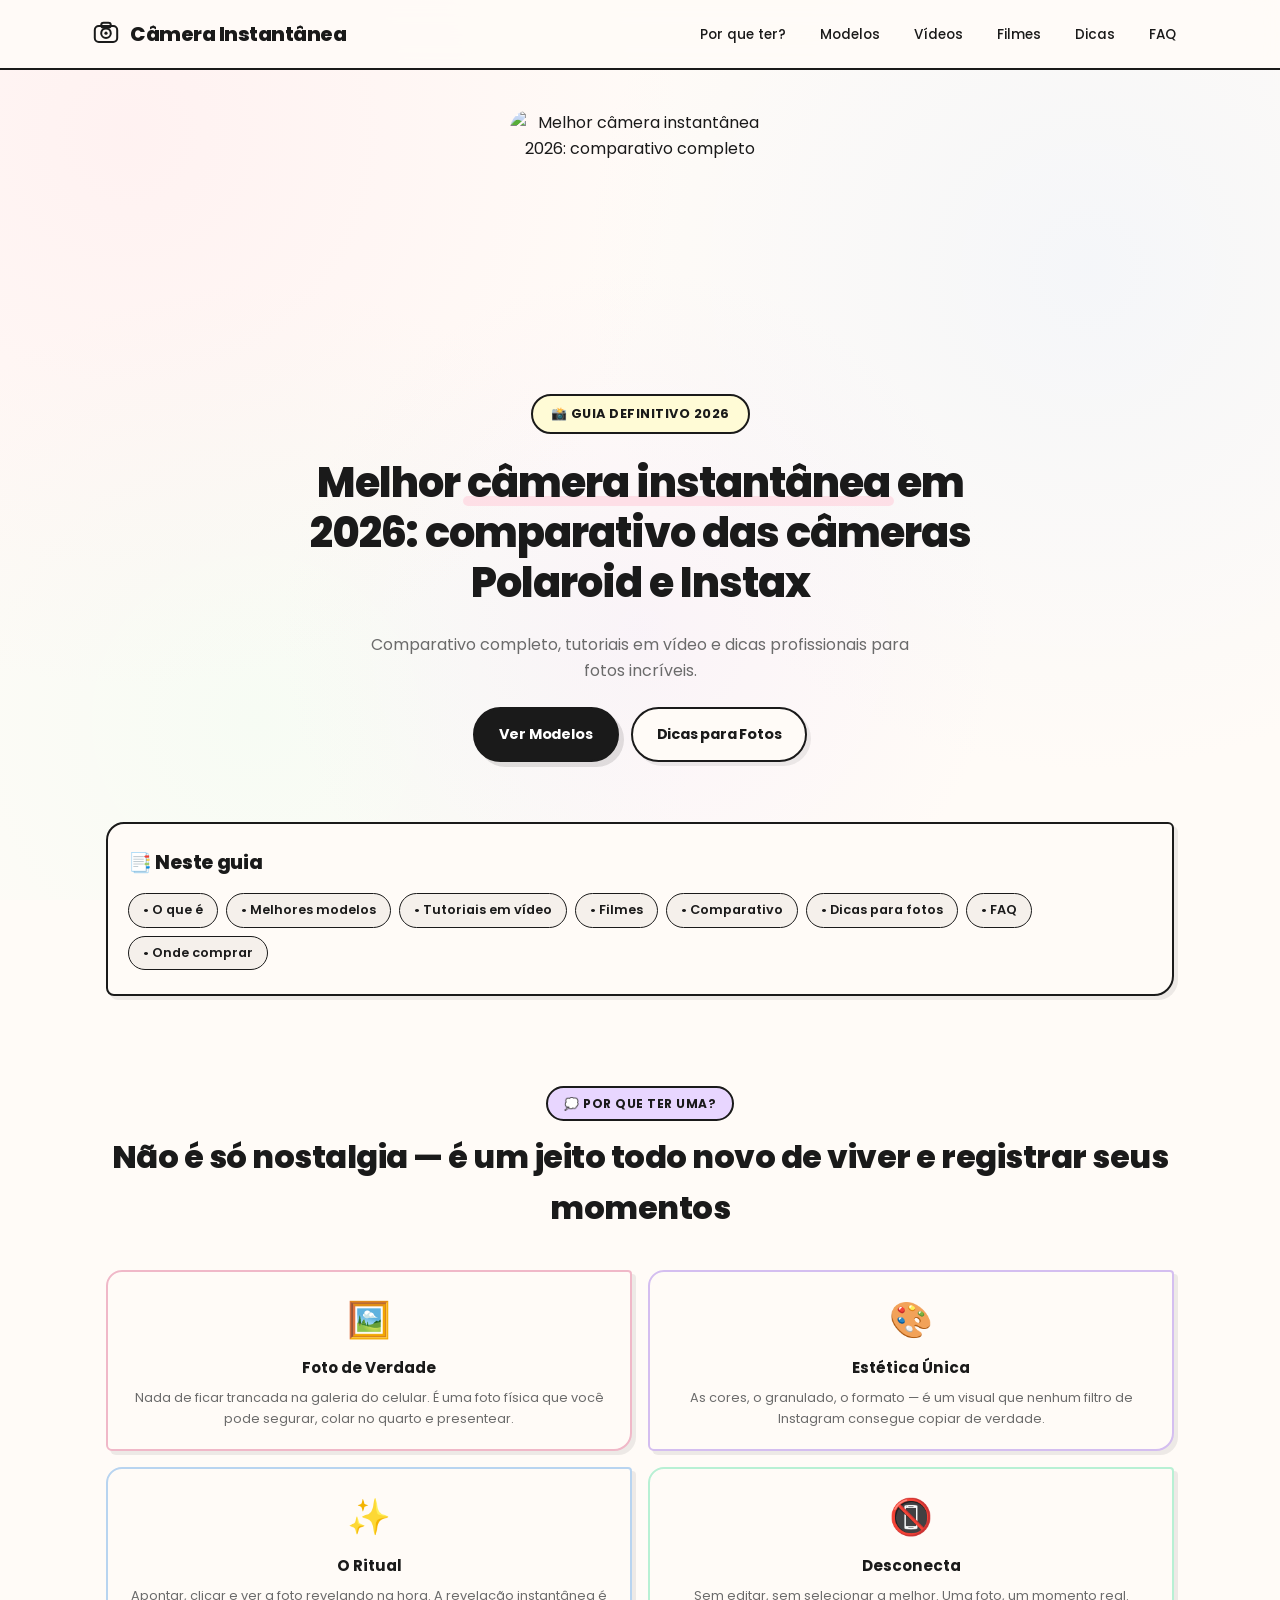
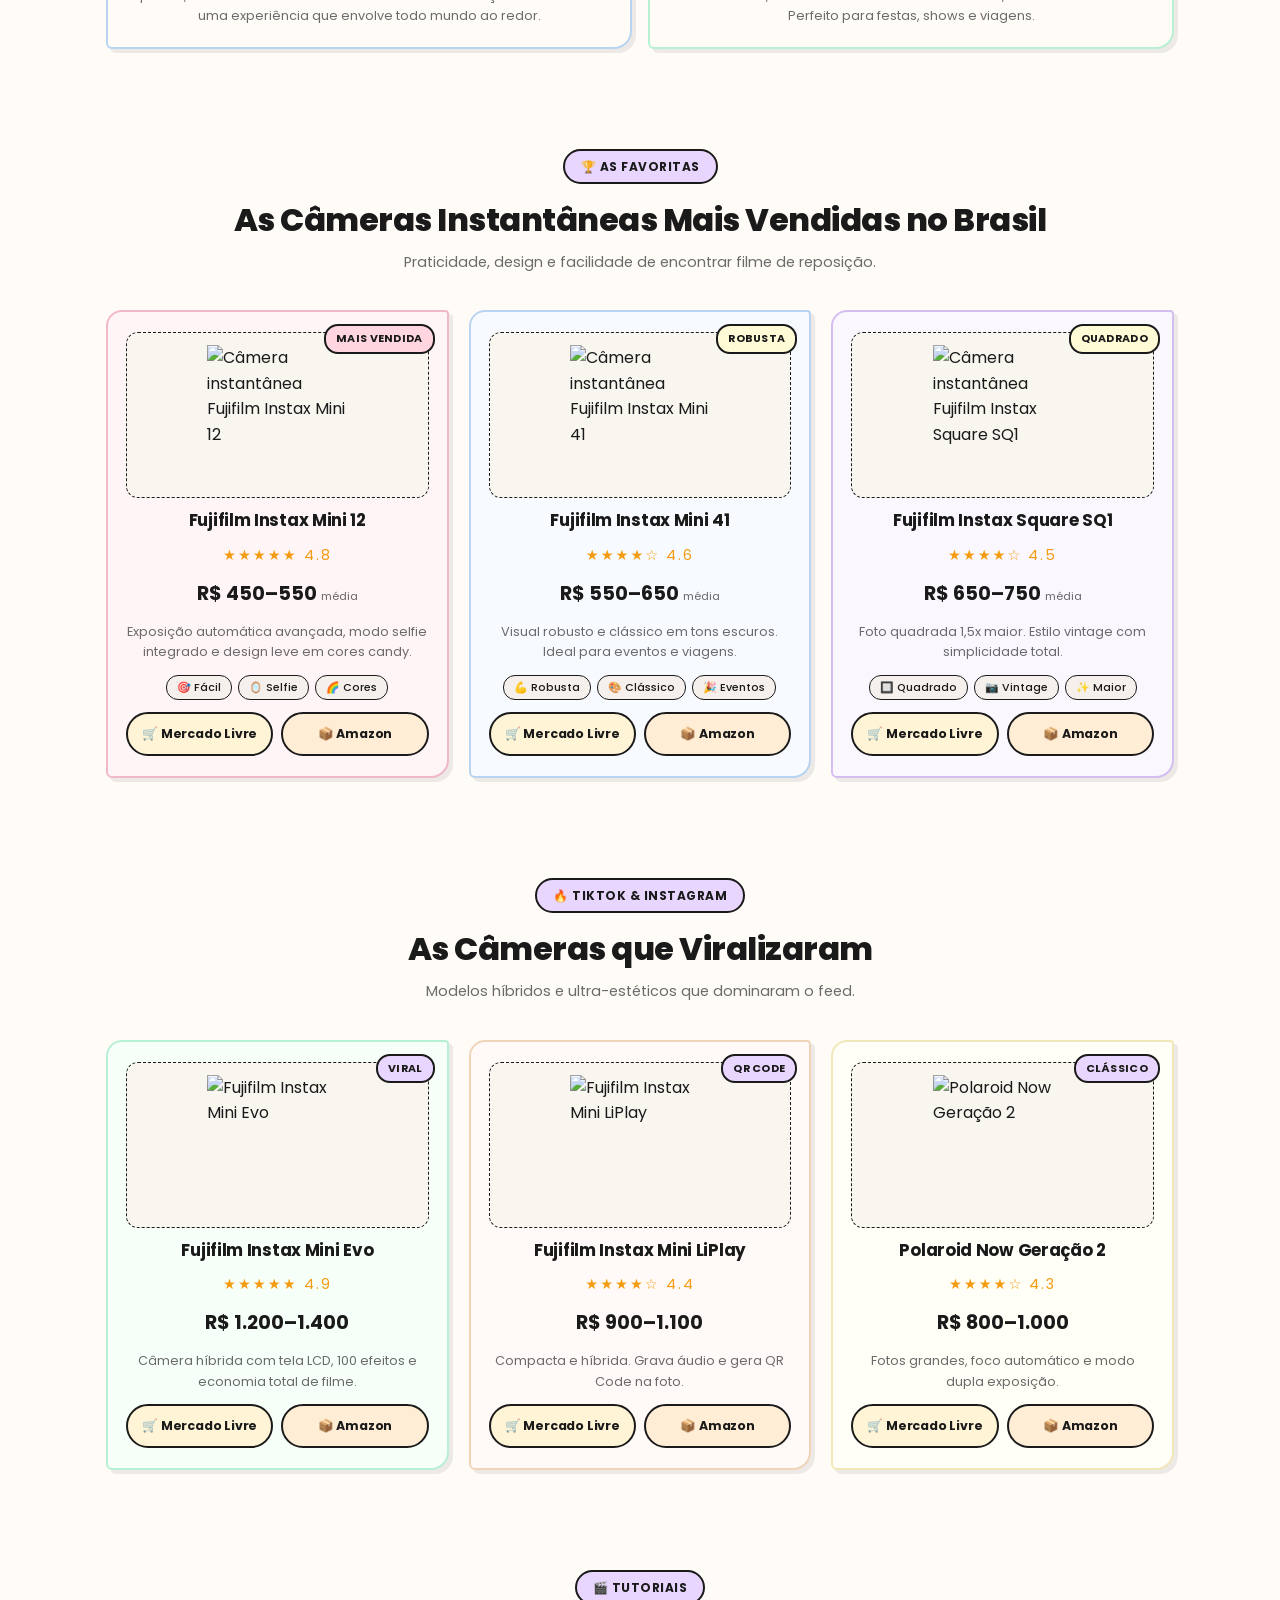
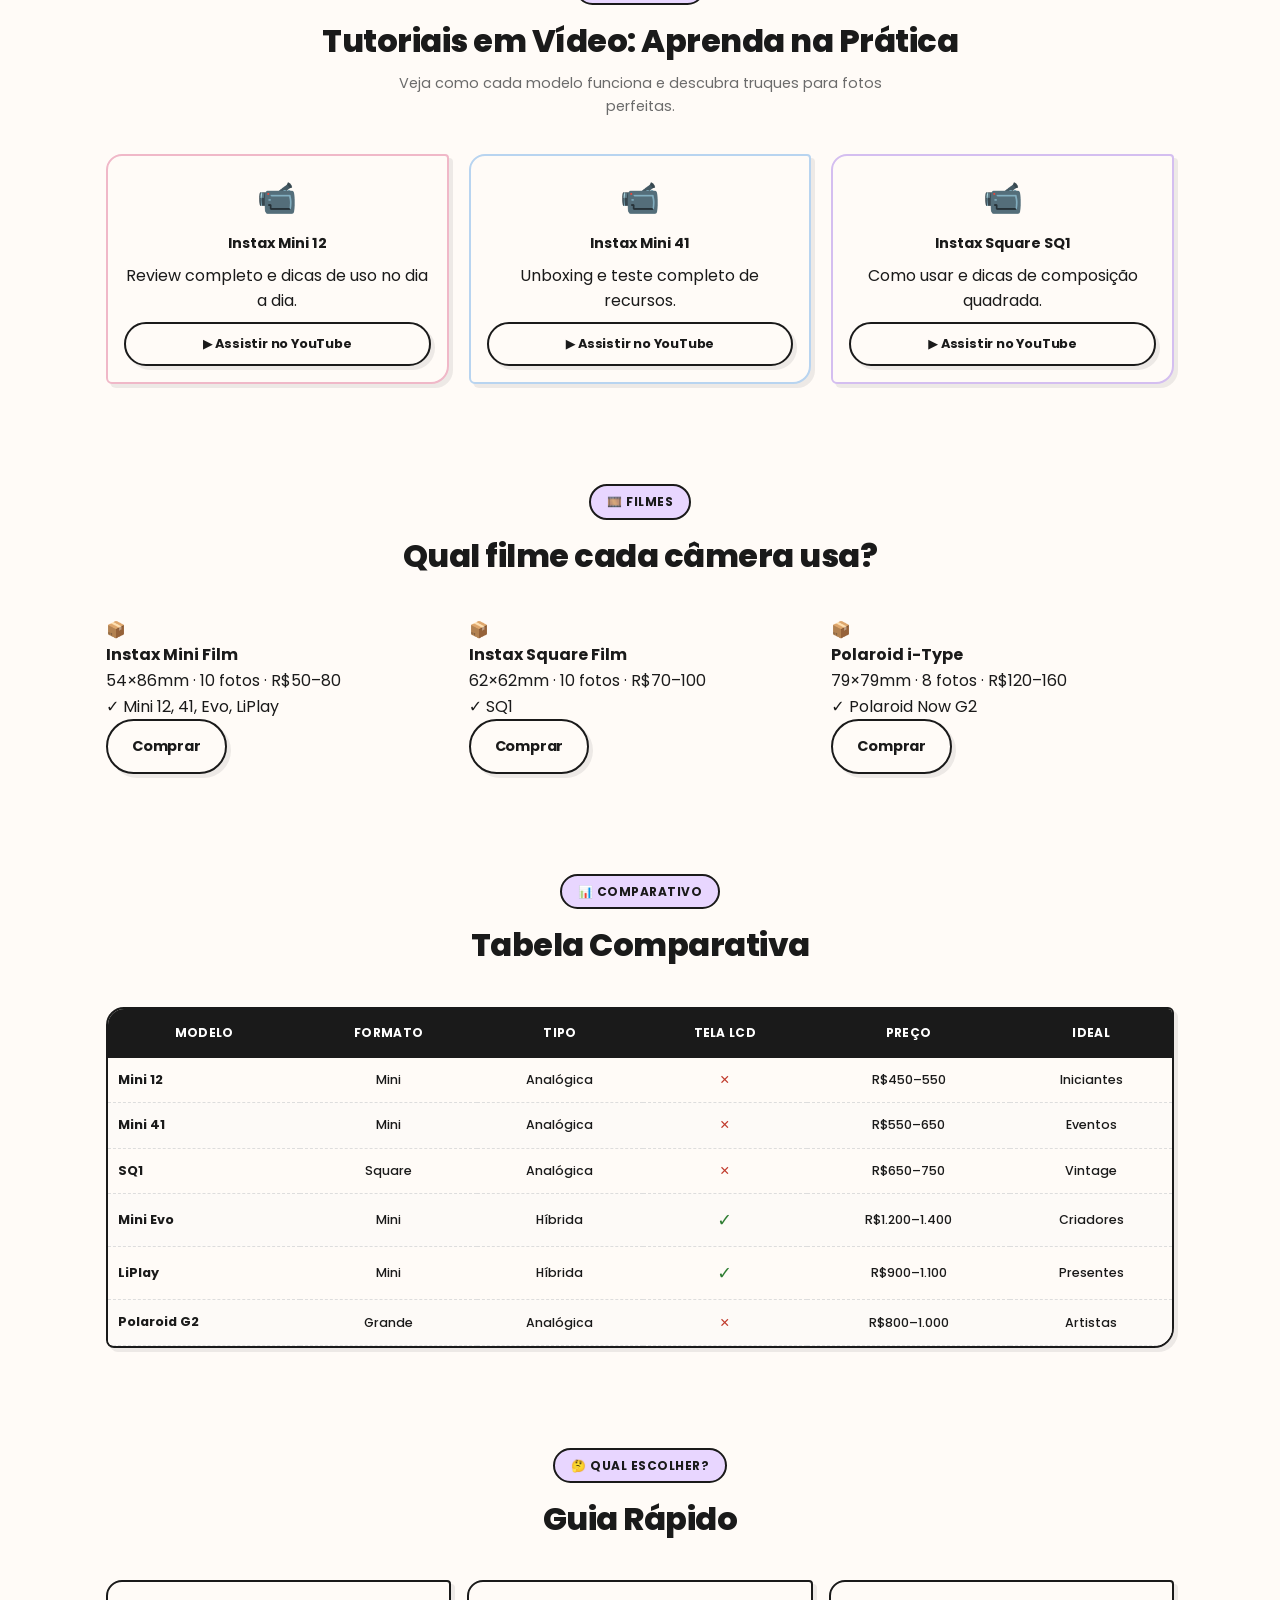
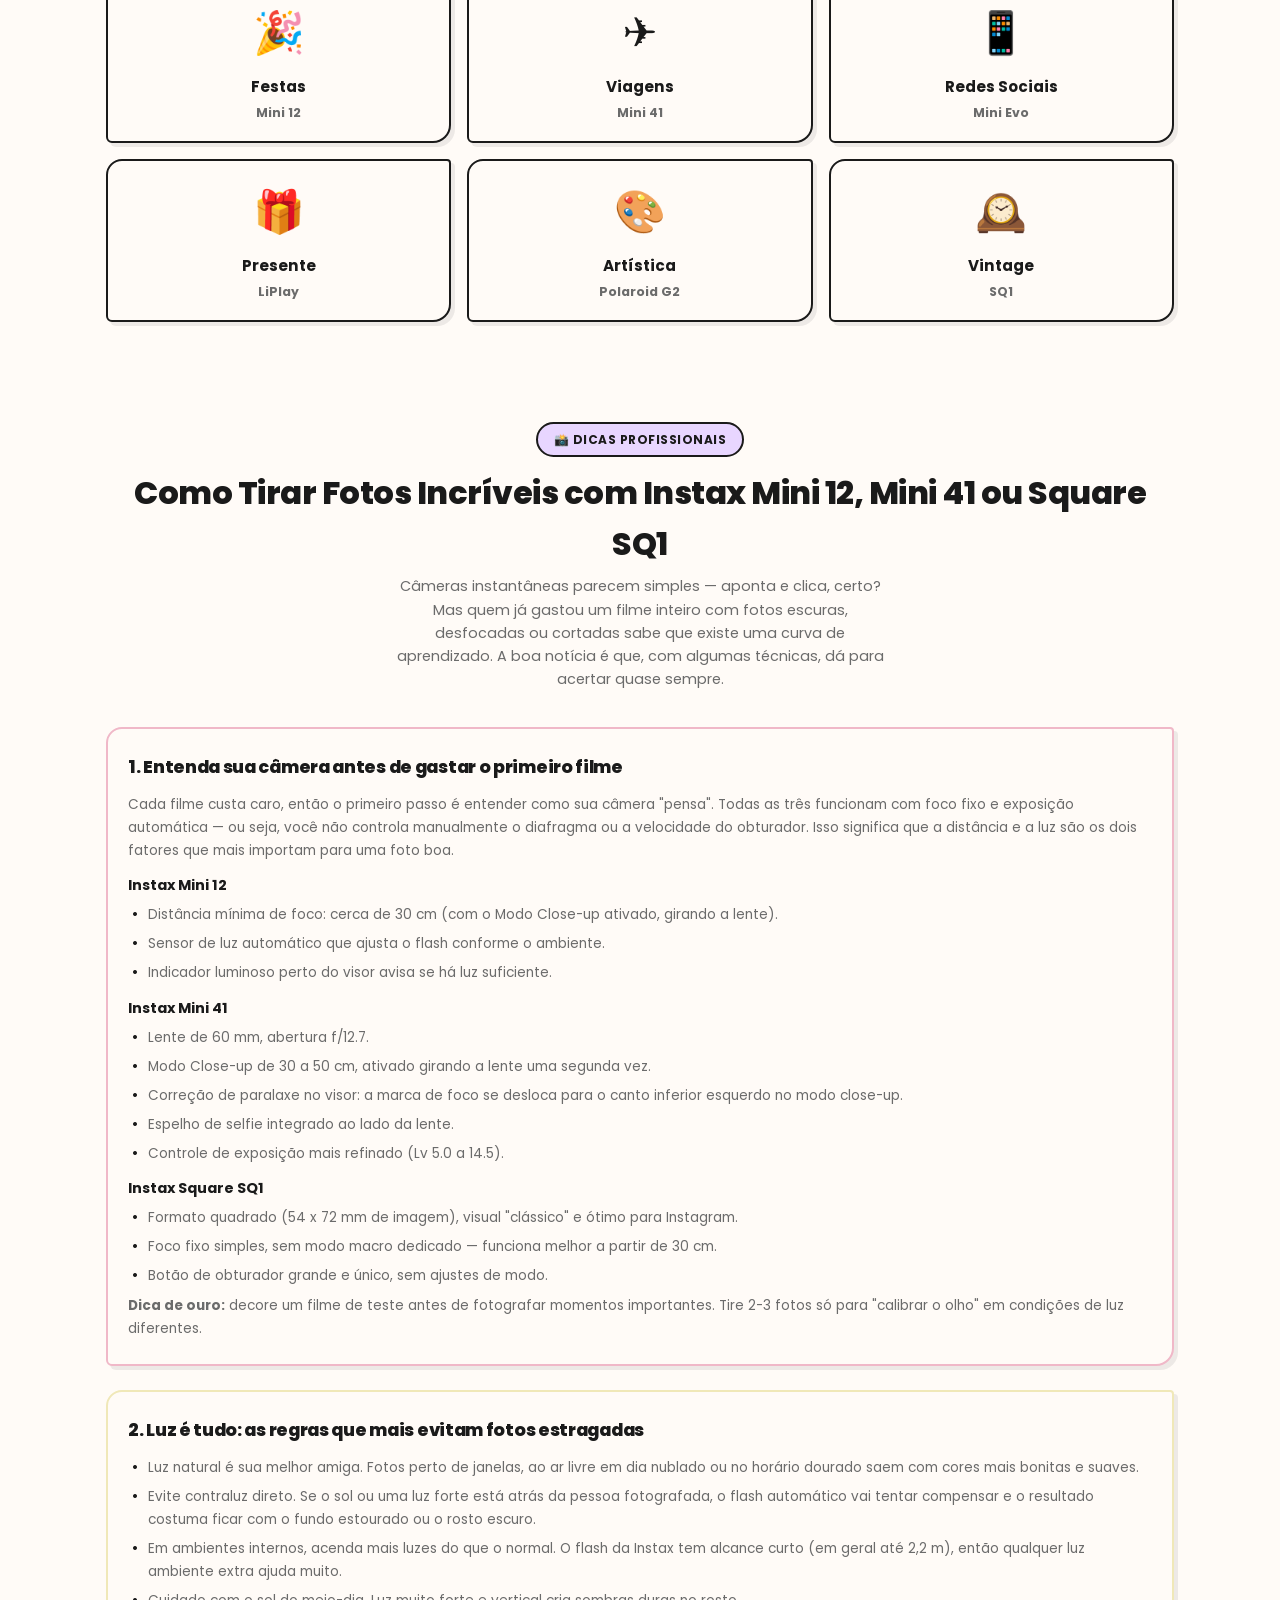
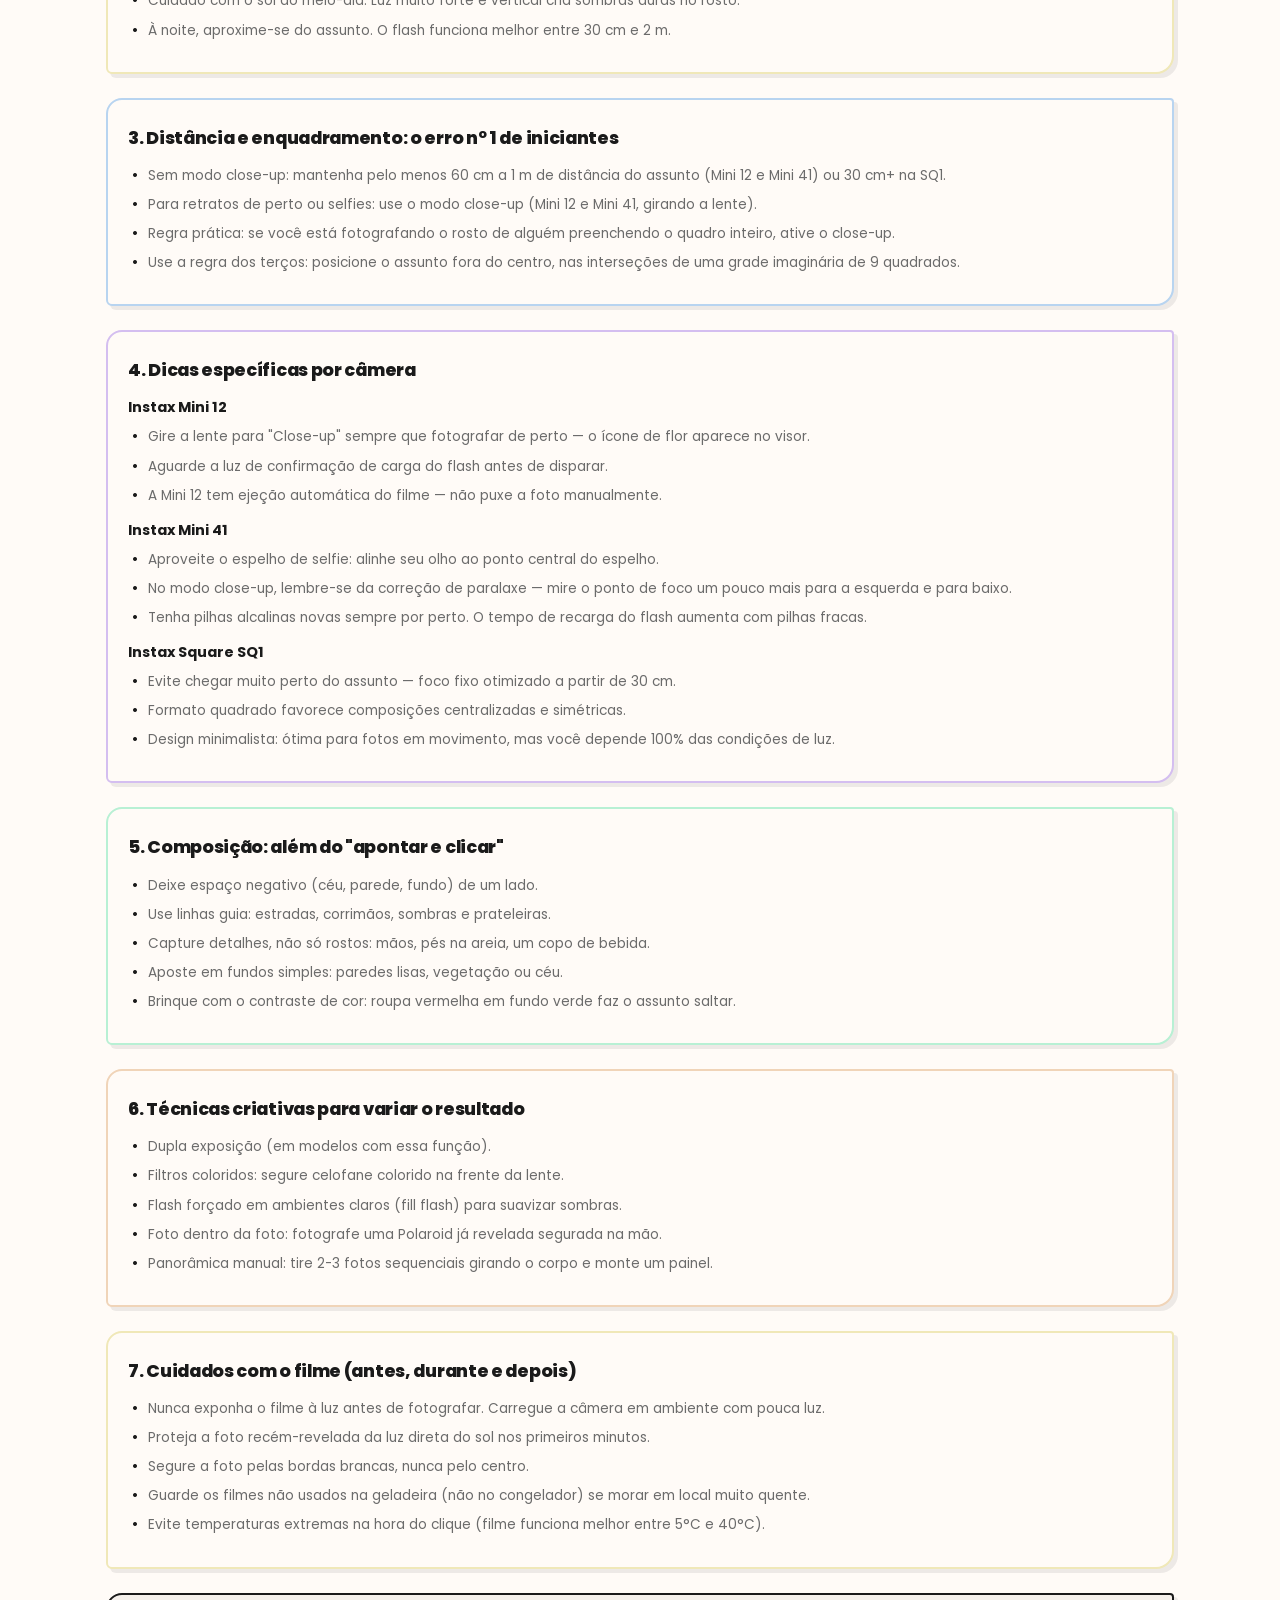
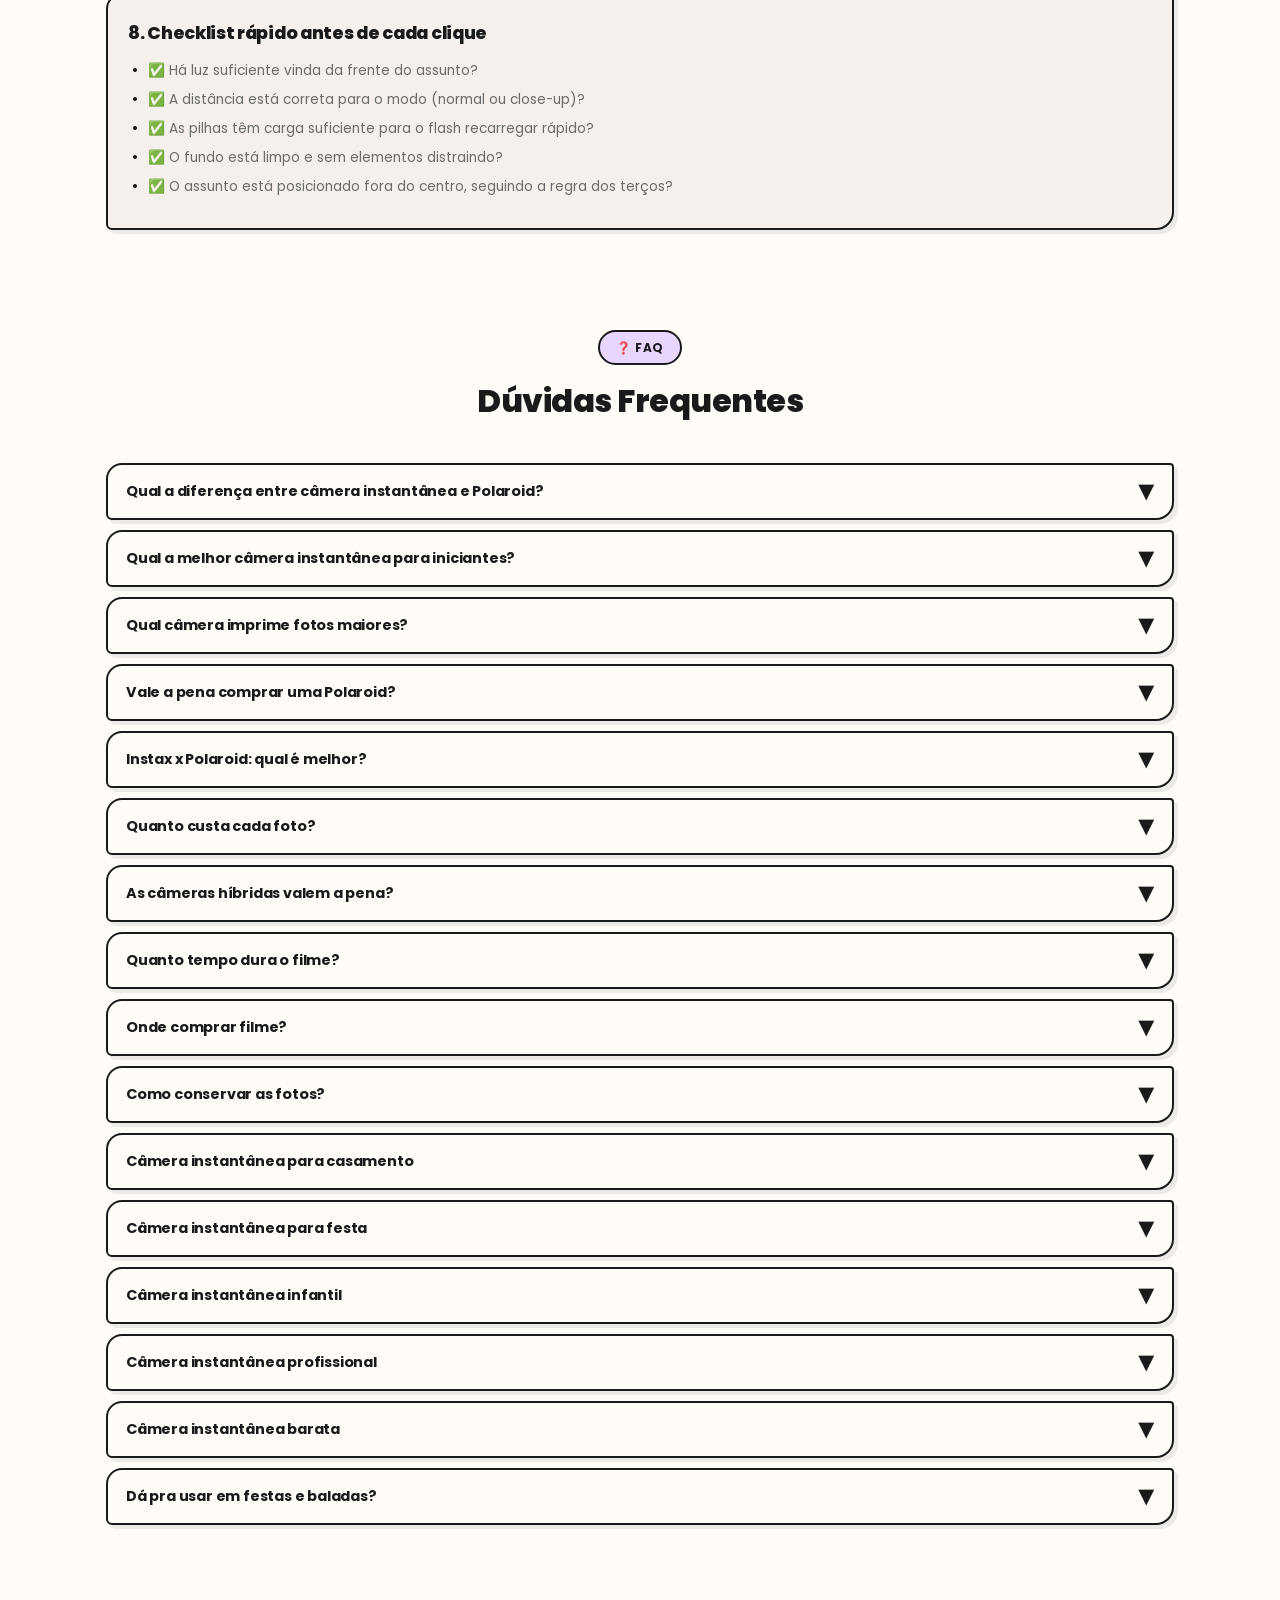
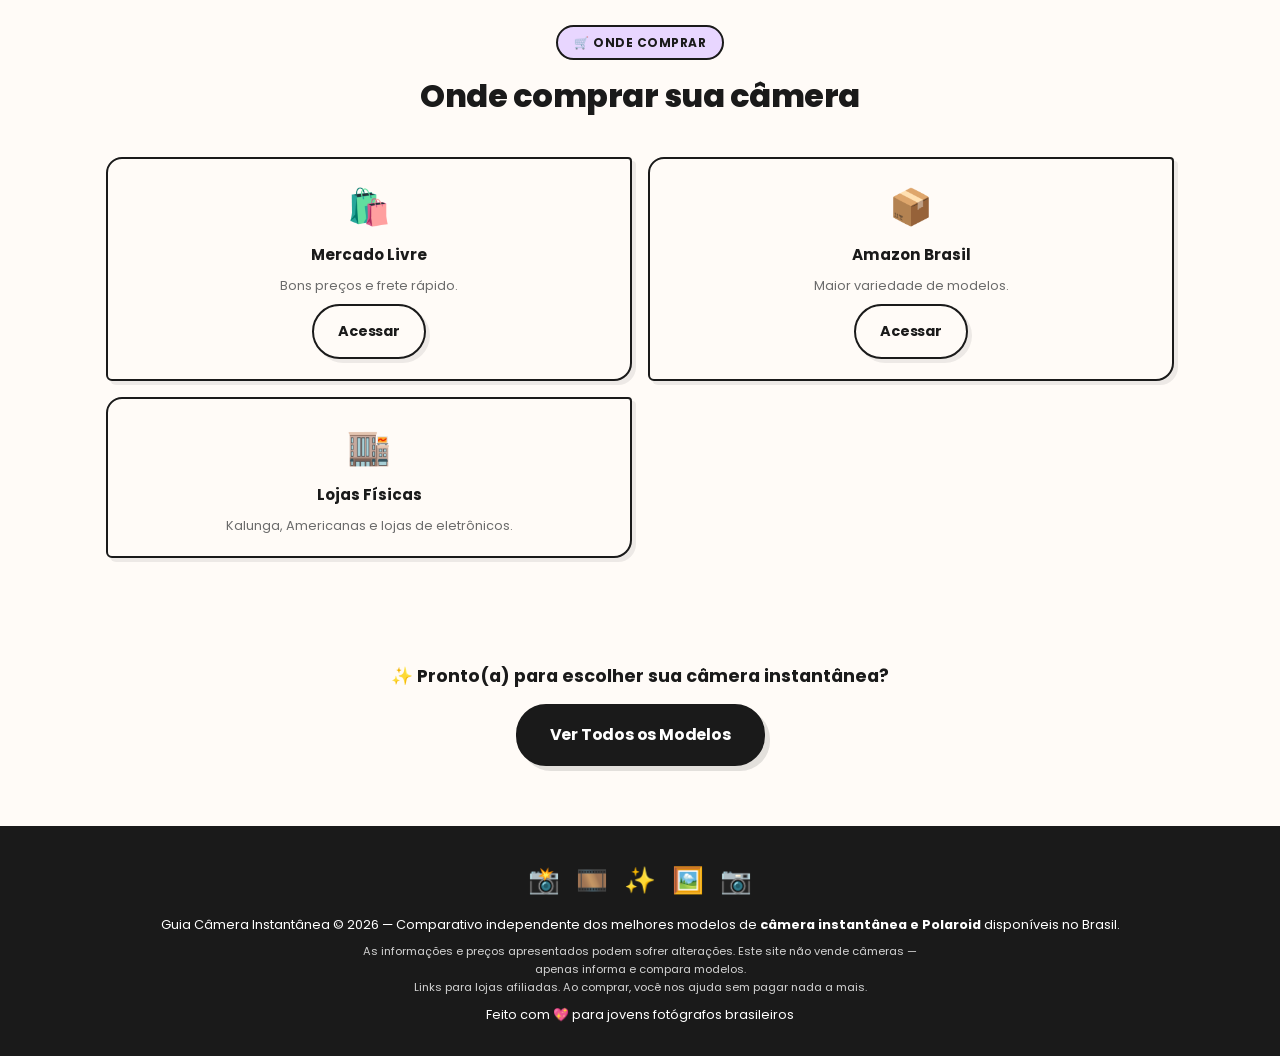
==== commit 407b422e: "Adiciona tutoriais em vídeo e guia completo de dicas" ====
--- a/index.html
+++ b/index.html
@@ -4,22 +4,26 @@
     <meta charset="UTF-8">
     <meta name="viewport" content="width=device-width, initial-scale=1.0">
     <title>Melhor Câmera Instantânea 2026: Comparativo das Câmeras Polaroid e Instax</title>
-    <meta name="description" content="Descubra qual a melhor câmera instantânea para você! Comparativo completo das câmeras Polaroid e Fujifilm Instax mais populares no Brasil. Mini 12, Mini Evo, SQ1, LiPlay e mais.">
+    <meta name="description" content="Guia completo com comparativo das melhores câmeras instantâneas. Tutoriais em vídeo, dicas para fotos incríveis, análise de filmes e FAQ. Confira Mini 12, Mini 41, SQ1, Mini Evo, LiPlay e Polaroid Now.">
     <meta name="robots" content="index, follow">
     <link rel="canonical" href="https://camera-instantanea.vercel.app/">
 
+    <!-- Preload da imagem principal -->
     <link rel="preload" as="image" href="https://deepseek.com.br/wp-content/uploads/2026/06/melhor_camera_instantanea.webp" type="image/webp">
+
+    <!-- Favicon -->
+    <link rel="icon" type="image/svg+xml" href="data:image/svg+xml,%3Csvg xmlns='http://www.w3.org/2000/svg' viewBox='0 0 48 48' fill='none'%3E%3Crect x='8' y='12' width='32' height='24' rx='5' stroke='%231a1a1a' stroke-width='2.5' fill='%23FFD6E0'/%3E%3Ccircle cx='24' cy='22' r='8' stroke='%231a1a1a' stroke-width='2.5' fill='%23FFFBF7'/%3E%3Ccircle cx='24' cy='22' r='3' fill='%231a1a1a'/%3E%3Crect x='17' y='8' width='14' height='6' rx='3' stroke='%231a1a1a' stroke-width='2.5' fill='%23FFFBD6'/%3E%3Crect x='18' y='34' width='12' height='8' rx='1.5' stroke='%231a1a1a' stroke-width='2' fill='%23FFFBF7' transform='rotate(-5, 18, 34)'/%3E%3C/svg%3E">
 
     <meta property="og:type" content="website">
     <meta property="og:title" content="Melhor Câmera Instantânea 2026: Comparativo das Câmeras Polaroid e Instax">
-    <meta property="og:description" content="Compare as câmeras instantâneas mais populares do Brasil. Instax Mini 12, Mini Evo, SQ1, LiPlay e Polaroid Now. Descubra qual combina com seu estilo!">
+    <meta property="og:description" content="Compare as câmeras instantâneas mais populares do Brasil. Tutoriais, dicas e análises completas.">
     <meta property="og:image" content="https://deepseek.com.br/wp-content/uploads/2026/06/melhor_camera_instantanea.webp">
     <meta property="og:url" content="https://camera-instantanea.vercel.app/">
     <meta property="og:locale" content="pt_BR">
 
     <meta name="twitter:card" content="summary_large_image">
     <meta name="twitter:title" content="Melhor Câmera Instantânea 2026: Comparativo das Câmeras Polaroid e Instax">
-    <meta name="twitter:description" content="Compare as câmeras instantâneas mais populares. Descubra a ideal para festas, viagens e momentos inesquecíveis!">
+    <meta name="twitter:description" content="Compare as câmeras instantâneas mais populares. Tutoriais, dicas e análises completas.">
     <meta name="twitter:image" content="https://deepseek.com.br/wp-content/uploads/2026/06/melhor_camera_instantanea.webp">
 
     <script type="application/ld+json">
@@ -38,15 +42,15 @@
             "@context": "https://schema.org",
             "@type": "Article",
             "headline": "Melhor Câmera Instantânea 2026: Comparativo das Câmeras Polaroid e Instax",
-            "description": "Guia completo com comparativo dos melhores modelos de câmera instantânea disponíveis no Brasil.",
+            "description": "Guia completo com comparativo, tutoriais em vídeo e dicas para fotos incríveis.",
             "author": { "@type": "Organization", "name": "Guia Câmera Instantânea" },
             "publisher": { "@type": "Organization", "name": "Guia Câmera Instantânea" },
             "datePublished": "2026-06-26",
-            "dateModified": "2026-06-29",
+            "dateModified": "2026-06-30",
             "mainEntityOfPage": "https://camera-instantanea.vercel.app/",
             "image": "https://deepseek.com.br/wp-content/uploads/2026/06/melhor_camera_instantanea.webp",
             "articleSection": "Fotografia",
-            "wordCount": 6500
+            "wordCount": 8500
         }
     </script>
 
@@ -57,12 +61,12 @@
             "name": "Melhores Câmeras Instantâneas 2026",
             "numberOfItems": 6,
             "itemListElement": [
-                { "@type": "ListItem", "position": 1, "item": { "@type": "Product", "name": "Fujifilm Instax Mini 12", "brand": { "@type": "Brand", "name": "Fujifilm" } } },
-                { "@type": "ListItem", "position": 2, "item": { "@type": "Product", "name": "Fujifilm Instax Mini 41", "brand": { "@type": "Brand", "name": "Fujifilm" } } },
-                { "@type": "ListItem", "position": 3, "item": { "@type": "Product", "name": "Fujifilm Instax Square SQ1", "brand": { "@type": "Brand", "name": "Fujifilm" } } },
-                { "@type": "ListItem", "position": 4, "item": { "@type": "Product", "name": "Fujifilm Instax Mini Evo", "brand": { "@type": "Brand", "name": "Fujifilm" } } },
-                { "@type": "ListItem", "position": 5, "item": { "@type": "Product", "name": "Fujifilm Instax Mini LiPlay", "brand": { "@type": "Brand", "name": "Fujifilm" } } },
-                { "@type": "ListItem", "position": 6, "item": { "@type": "Product", "name": "Polaroid Now Geração 2", "brand": { "@type": "Brand", "name": "Polaroid" } } }
+                { "@type": "ListItem", "position": 1, "item": { "@type": "Product", "name": "Fujifilm Instax Mini 12" } },
+                { "@type": "ListItem", "position": 2, "item": { "@type": "Product", "name": "Fujifilm Instax Mini 41" } },
+                { "@type": "ListItem", "position": 3, "item": { "@type": "Product", "name": "Fujifilm Instax Square SQ1" } },
+                { "@type": "ListItem", "position": 4, "item": { "@type": "Product", "name": "Fujifilm Instax Mini Evo" } },
+                { "@type": "ListItem", "position": 5, "item": { "@type": "Product", "name": "Fujifilm Instax Mini LiPlay" } },
+                { "@type": "ListItem", "position": 6, "item": { "@type": "Product", "name": "Polaroid Now Geração 2" } }
             ]
         }
     </script>
@@ -72,11 +76,9 @@
             "@context": "https://schema.org",
             "@type": "Product",
             "name": "Fujifilm Instax Mini 12",
-            "brand": { "@type": "Brand", "name": "Fujifilm" },
             "image": "https://deepseek.com.br/wp-content/uploads/2026/06/mini_instax12.webp",
-            "description": "Câmera instantânea mais vendida no Brasil com exposição automática avançada e modo selfie",
             "offers": { "@type": "AggregateOffer", "lowPrice": 450, "highPrice": 550, "priceCurrency": "BRL" },
-            "review": { "@type": "Review", "reviewRating": { "@type": "Rating", "ratingValue": "4.8", "bestRating": "5" }, "author": { "@type": "Person", "name": "Usuários" } }
+            "review": { "@type": "Review", "reviewRating": { "@type": "Rating", "ratingValue": "4.8", "bestRating": "5" } }
         }
     </script>
 
@@ -802,88 +804,92 @@
             color: var(--cinza);
         }
 
-        .dicas-grid {
-            display: grid;
-            grid-template-columns: 1fr;
-            gap: 16px;
-        }
-        @media (min-width: 600px) {
-            .dicas-grid {
-                grid-template-columns: repeat(2, 1fr);
-            }
-        }
-        @media (min-width: 900px) {
-            .dicas-grid {
-                grid-template-columns: repeat(3, 1fr);
-            }
-        }
-        .dica-card {
+        /* Guia de dicas extenso */
+        .guia-dicas {
+            display: flex;
+            flex-direction: column;
+            gap: 24px;
+        }
+        .dica-bloco {
             background: var(--branco);
             border: 2.5px solid var(--borda-doodle);
             border-radius: var(--radius-card);
-            padding: 18px 16px;
+            padding: 24px 20px;
             transition: var(--transition);
             box-shadow: var(--sombra-suave);
-            display: flex;
-            flex-direction: column;
-            gap: 6px;
-        }
-        .dica-card:hover {
+        }
+        .dica-bloco:hover {
             transform: translateY(-3px);
             box-shadow: var(--sombra-doodle);
         }
-        .dica-numero {
+        .dica-bloco h3 {
             font-weight: 800;
-            font-size: 1.4rem;
-            color: var(--rosa-escuro);
-            line-height: 1;
-        }
-        .dica-card h4 {
+            font-size: 1.1rem;
+            margin-bottom: 12px;
+            letter-spacing: -0.3px;
+            display: flex;
+            align-items: center;
+            gap: 8px;
+        }
+        .dica-bloco h4 {
             font-weight: 700;
             font-size: 0.9rem;
-        }
-        .dica-card p {
-            font-size: 0.78rem;
+            margin: 12px 0 6px;
+        }
+        .dica-bloco p,
+        .dica-bloco li {
+            font-size: 0.85rem;
             color: var(--cinza);
-        }
-
-        .filme-card {
+            line-height: 1.7;
+        }
+        .dica-bloco ul {
+            list-style: none;
+            padding-left: 0;
+        }
+        .dica-bloco ul li {
+            padding-left: 20px;
+            position: relative;
+            margin-bottom: 6px;
+        }
+        .dica-bloco ul li::before {
+            content: '•';
+            position: absolute;
+            left: 4px;
+            color: var(--preto);
+            font-weight: 700;
+        }
+
+        .video-card {
             background: var(--branco);
             border: 2.5px solid var(--borda-doodle);
             border-radius: var(--radius-card);
-            padding: 20px 18px;
+            padding: 16px;
+            text-align: center;
             transition: var(--transition);
             box-shadow: var(--sombra-suave);
             display: flex;
             flex-direction: column;
             gap: 8px;
         }
-        .filme-card:hover {
+        .video-card:hover {
             transform: translateY(-3px);
             box-shadow: var(--sombra-doodle);
         }
-        .filme-card .filme-icone {
+        .video-card .video-emoji {
             font-size: 2rem;
-            text-align: center;
-        }
-        .filme-card h4 {
-            font-weight: 700;
-            font-size: 0.95rem;
-            text-align: center;
-        }
-        .filme-card .filme-info {
+        }
+        .video-card h4 {
+            font-weight: 700;
+            font-size: 0.9rem;
+        }
+        .video-card .btn {
+            width: 100%;
+            justify-content: center;
             font-size: 0.8rem;
-            color: var(--cinza);
-            text-align: center;
-        }
-        .filme-card .filme-compativeis {
-            font-size: 0.75rem;
-            font-weight: 500;
-            text-align: center;
-            background: var(--cinza-claro);
-            border-radius: 10px;
-            padding: 6px 10px;
-        }
+            padding: 10px 14px;
+            border-radius: 22px;
+        }
+
         .dica-economia {
             background: var(--amarelo);
             border: 2.5px solid var(--borda-doodle);
@@ -1056,7 +1062,6 @@
             text-align: center;
         }
     </style>
-<link rel="icon" type="image/svg+xml" href="data:image/svg+xml,%3Csvg xmlns='http://www.w3.org/2000/svg' viewBox='0 0 48 48' fill='none'%3E%3Crect x='8' y='12' width='32' height='24' rx='5' stroke='%231a1a1a' stroke-width='2.5' fill='%23FFD6E0'/%3E%3Ccircle cx='24' cy='22' r='8' stroke='%231a1a1a' stroke-width='2.5' fill='%23FFFBF7'/%3E%3Ccircle cx='24' cy='22' r='3' fill='%231a1a1a'/%3E%3Crect x='17' y='8' width='14' height='6' rx='3' stroke='%231a1a1a' stroke-width='2.5' fill='%23FFFBD6'/%3E%3Crect x='18' y='34' width='12' height='8' rx='1.5' stroke='%231a1a1a' stroke-width='2' fill='%23FFFBF7' transform='rotate(-5, 18, 34)'/%3E%3C/svg%3E">
 </head>
 <body>
     <a href="#conteudo-principal" class="skip-link">Pular para o conteúdo principal</a>
@@ -1082,9 +1087,9 @@
             <ul class="nav-links" id="navLinks" role="menubar">
                 <li role="none"><a href="#porque-ter" role="menuitem">Por que ter?</a></li>
                 <li role="none"><a href="#mais-vendidas" role="menuitem">Modelos</a></li>
+                <li role="none"><a href="#videos" role="menuitem">Vídeos</a></li>
                 <li role="none"><a href="#filmes" role="menuitem">Filmes</a></li>
-                <li role="none"><a href="#comparativo" role="menuitem">Comparativo</a></li>
-                <li role="none"><a href="#dicas" role="menuitem">Dicas</a></li>
+                <li role="none"><a href="#dicas-fotos" role="menuitem">Dicas</a></li>
                 <li role="none"><a href="#faq" role="menuitem">FAQ</a></li>
             </ul>
         </div>
@@ -1093,21 +1098,13 @@
     <main class="main" id="conteudo-principal">
         <!-- Hero -->
         <section class="hero" aria-labelledby="hero-titulo">
-            <img
-                src="https://deepseek.com.br/wp-content/uploads/2026/06/melhor_camera_instantanea.webp"
-                alt="Melhor câmera instantânea 2026: comparativo completo"
-                class="hero-img"
-                width="260"
-                height="260"
-                loading="eager"
-                fetchpriority="high"
-            >
+            <img src="https://deepseek.com.br/wp-content/uploads/2026/06/melhor_camera_instantanea.webp" alt="Melhor câmera instantânea 2026: comparativo completo" class="hero-img" width="260" height="260" loading="eager" fetchpriority="high">
             <span class="hero-tag">📸 Guia Definitivo 2026</span>
             <h1 id="hero-titulo">Melhor <span>câmera instantânea</span> em 2026: comparativo das câmeras Polaroid e Instax</h1>
-            <p>Comparativo completo das câmeras Polaroid e Fujifilm Instax mais desejadas do Brasil. Escolha a ideal para festas, viagens e momentos inesquecíveis.</p>
+            <p>Comparativo completo, tutoriais em vídeo e dicas profissionais para fotos incríveis.</p>
             <div class="hero-botoes">
-                <a href="#mais-vendidas" class="btn btn-primario">Ver Modelos Populares</a>
-                <a href="#comparativo" class="btn btn-secundario">Comparar Modelos</a>
+                <a href="#mais-vendidas" class="btn btn-primario">Ver Modelos</a>
+                <a href="#dicas-fotos" class="btn btn-secundario">Dicas para Fotos</a>
             </div>
         </section>
 
@@ -1117,9 +1114,10 @@
             <ul>
                 <li><a href="#porque-ter">• O que é</a></li>
                 <li><a href="#mais-vendidas">• Melhores modelos</a></li>
+                <li><a href="#videos">• Tutoriais em vídeo</a></li>
                 <li><a href="#filmes">• Filmes</a></li>
                 <li><a href="#comparativo">• Comparativo</a></li>
-                <li><a href="#dicas">• Dicas</a></li>
+                <li><a href="#dicas-fotos">• Dicas para fotos</a></li>
                 <li><a href="#faq">• FAQ</a></li>
                 <li><a href="#onde-comprar">• Onde comprar</a></li>
             </ul>
@@ -1132,26 +1130,10 @@
                 <h2 id="titulo-porque">Não é só nostalgia — é um jeito todo novo de viver e registrar seus momentos</h2>
             </div>
             <div class="porque-grid">
-                <div class="porque-item" style="border-color:var(--rosa-escuro);">
-                    <span class="porque-icone">🖼️</span>
-                    <h3>Foto de Verdade</h3>
-                    <p>Nada de ficar trancada na galeria do celular. É uma foto física que você pode segurar, colar no quarto e presentear.</p>
-                </div>
-                <div class="porque-item" style="border-color:var(--lilas-escuro);">
-                    <span class="porque-icone">🎨</span>
-                    <h3>Estética Única</h3>
-                    <p>As cores, o granulado, o formato — é um visual que nenhum filtro de Instagram consegue copiar de verdade.</p>
-                </div>
-                <div class="porque-item" style="border-color:var(--azul-escuro);">
-                    <span class="porque-icone">✨</span>
-                    <h3>O Ritual</h3>
-                    <p>Apontar, clicar e ver a foto revelando na hora. A revelação instantânea é uma experiência que envolve todo mundo ao redor.</p>
-                </div>
-                <div class="porque-item" style="border-color:var(--verde-escuro);">
-                    <span class="porque-icone">📵</span>
-                    <h3>Desconecta</h3>
-                    <p>Sem editar, sem selecionar a melhor. Uma foto, um momento real. Perfeito para festas, shows e viagens.</p>
-                </div>
+                <div class="porque-item" style="border-color:var(--rosa-escuro);"><span class="porque-icone">🖼️</span><h3>Foto de Verdade</h3><p>Nada de ficar trancada na galeria do celular. É uma foto física que você pode segurar, colar no quarto e presentear.</p></div>
+                <div class="porque-item" style="border-color:var(--lilas-escuro);"><span class="porque-icone">🎨</span><h3>Estética Única</h3><p>As cores, o granulado, o formato — é um visual que nenhum filtro de Instagram consegue copiar de verdade.</p></div>
+                <div class="porque-item" style="border-color:var(--azul-escuro);"><span class="porque-icone">✨</span><h3>O Ritual</h3><p>Apontar, clicar e ver a foto revelando na hora. A revelação instantânea é uma experiência que envolve todo mundo ao redor.</p></div>
+                <div class="porque-item" style="border-color:var(--verde-escuro);"><span class="porque-icone">📵</span><h3>Desconecta</h3><p>Sem editar, sem selecionar a melhor. Uma foto, um momento real. Perfeito para festas, shows e viagens.</p></div>
             </div>
         </section>
 
@@ -1160,192 +1142,77 @@
             <div class="secao-header">
                 <span class="tag">🏆 As Favoritas</span>
                 <h2 id="titulo-vendidas">As Câmeras Instantâneas Mais Vendidas no Brasil</h2>
-                <p>Praticidade, design e facilidade de encontrar filme de reposição. Essas são as queridinhas do mercado brasileiro.</p>
+                <p>Praticidade, design e facilidade de encontrar filme de reposição.</p>
             </div>
             <div class="cards-grid">
-                <!-- Mini 12 -->
-                <article class="card card-cor--rosa">
-                    <span class="card-badge destaque">Mais Vendida</span>
-                    <div class="card-img-wrap">
-                        <img src="https://deepseek.com.br/wp-content/uploads/2026/06/mini_instax12.webp" alt="Câmera instantânea Fujifilm Instax Mini 12" loading="lazy" width="140" height="140">
-                    </div>
-                    <h3>Fujifilm Instax Mini 12</h3>
-                    <div class="review-stars">★★★★★ 4.8</div>
-                    <div class="card-preco">R$ 450–550 <small>média</small></div>
-                    <p class="card-info">Exposição automática avançada, modo selfie integrado e design leve em cores candy.</p>
-                    <div class="card-tags">
-                        <span>🎯 Fácil de usar</span><span>🪞 Modo Selfie</span><span>🌈 Cores Pastel</span>
-                    </div>
-                    <div class="card-botoes-duplo">
-                        <a href="https://meli.la/2Nvm8rD" target="_blank" rel="noopener noreferrer" class="btn btn-mercado">🛒 Mercado Livre</a>
-                        <a href="https://link.amazon/B08E8SunG" target="_blank" rel="noopener noreferrer" class="btn btn-amazon">📦 Amazon</a>
-                    </div>
-                </article>
-                <!-- Mini 41 -->
-                <article class="card card-cor--azul">
-                    <span class="card-badge">Robusta</span>
-                    <div class="card-img-wrap">
-                        <img src="https://deepseek.com.br/wp-content/uploads/2026/06/mini_instax41.webp" alt="Câmera instantânea Fujifilm Instax Mini 41" loading="lazy" width="140" height="140">
-                    </div>
-                    <h3>Fujifilm Instax Mini 41</h3>
-                    <div class="review-stars">★★★★☆ 4.6</div>
-                    <div class="card-preco">R$ 550–650 <small>média</small></div>
-                    <p class="card-info">Visual robusto e clássico em tons escuros. Ideal para eventos e viagens.</p>
-                    <div class="card-tags">
-                        <span>💪 Robusta</span><span>🎨 Visual Clássico</span><span>🎉 Eventos</span>
-                    </div>
-                    <div class="card-botoes-duplo">
-                        <a href="https://meli.la/1bbPjf8" target="_blank" rel="noopener noreferrer" class="btn btn-mercado">🛒 Mercado Livre</a>
-                        <a href="https://link.amazon/B0cKl6ks9" target="_blank" rel="noopener noreferrer" class="btn btn-amazon">📦 Amazon</a>
-                    </div>
-                </article>
-                <!-- SQ1 -->
-                <article class="card card-cor--lilas">
-                    <span class="card-badge">Formato Quadrado</span>
-                    <div class="card-img-wrap">
-                        <img src="https://deepseek.com.br/wp-content/uploads/2026/06/instax_square.webp" alt="Câmera instantânea Fujifilm Instax Square SQ1" loading="lazy" width="140" height="140">
-                    </div>
-                    <h3>Fujifilm Instax Square SQ1</h3>
-                    <div class="review-stars">★★★★☆ 4.5</div>
-                    <div class="card-preco">R$ 650–750 <small>média</small></div>
-                    <p class="card-info">Foto quadrada 1,5x maior que a linha Mini. Estilo vintage com simplicidade total.</p>
-                    <div class="card-tags">
-                        <span>🔲 Quadrado</span><span>📷 Vintage</span><span>✨ Foto Maior</span>
-                    </div>
-                    <div class="card-botoes-duplo">
-                        <a href="https://meli.la/1MuNSJE" target="_blank" rel="noopener noreferrer" class="btn btn-mercado">🛒 Mercado Livre</a>
-                        <a href="https://link.amazon/B07pb4xen" target="_blank" rel="noopener noreferrer" class="btn btn-amazon">📦 Amazon</a>
-                    </div>
-                </article>
+                <article class="card card-cor--rosa"><span class="card-badge destaque">Mais Vendida</span><div class="card-img-wrap"><img src="https://deepseek.com.br/wp-content/uploads/2026/06/mini_instax12.webp" alt="Câmera instantânea Fujifilm Instax Mini 12" loading="lazy" width="140" height="140"></div><h3>Fujifilm Instax Mini 12</h3><div class="review-stars">★★★★★ 4.8</div><div class="card-preco">R$ 450–550 <small>média</small></div><p class="card-info">Exposição automática avançada, modo selfie integrado e design leve em cores candy.</p><div class="card-tags"><span>🎯 Fácil</span><span>🪞 Selfie</span><span>🌈 Cores</span></div><div class="card-botoes-duplo"><a href="https://meli.la/2Nvm8rD" target="_blank" rel="noopener noreferrer" class="btn btn-mercado">🛒 Mercado Livre</a><a href="https://link.amazon/B08E8SunG" target="_blank" rel="noopener noreferrer" class="btn btn-amazon">📦 Amazon</a></div></article>
+                <article class="card card-cor--azul"><span class="card-badge">Robusta</span><div class="card-img-wrap"><img src="https://deepseek.com.br/wp-content/uploads/2026/06/mini_instax41.webp" alt="Câmera instantânea Fujifilm Instax Mini 41" loading="lazy" width="140" height="140"></div><h3>Fujifilm Instax Mini 41</h3><div class="review-stars">★★★★☆ 4.6</div><div class="card-preco">R$ 550–650 <small>média</small></div><p class="card-info">Visual robusto e clássico em tons escuros. Ideal para eventos e viagens.</p><div class="card-tags"><span>💪 Robusta</span><span>🎨 Clássico</span><span>🎉 Eventos</span></div><div class="card-botoes-duplo"><a href="https://meli.la/1bbPjf8" target="_blank" rel="noopener noreferrer" class="btn btn-mercado">🛒 Mercado Livre</a><a href="https://link.amazon/B0cKl6ks9" target="_blank" rel="noopener noreferrer" class="btn btn-amazon">📦 Amazon</a></div></article>
+                <article class="card card-cor--lilas"><span class="card-badge">Quadrado</span><div class="card-img-wrap"><img src="https://deepseek.com.br/wp-content/uploads/2026/06/instax_square.webp" alt="Câmera instantânea Fujifilm Instax Square SQ1" loading="lazy" width="140" height="140"></div><h3>Fujifilm Instax Square SQ1</h3><div class="review-stars">★★★★☆ 4.5</div><div class="card-preco">R$ 650–750 <small>média</small></div><p class="card-info">Foto quadrada 1,5x maior. Estilo vintage com simplicidade total.</p><div class="card-tags"><span>🔲 Quadrado</span><span>📷 Vintage</span><span>✨ Maior</span></div><div class="card-botoes-duplo"><a href="https://meli.la/1MuNSJE" target="_blank" rel="noopener noreferrer" class="btn btn-mercado">🛒 Mercado Livre</a><a href="https://link.amazon/B07pb4xen" target="_blank" rel="noopener noreferrer" class="btn btn-amazon">📦 Amazon</a></div></article>
             </div>
         </section>
 
         <!-- Viralizaram -->
         <section class="secao" id="viralizaram" aria-labelledby="titulo-virais">
+            <div class="secao-header"><span class="tag">🔥 TikTok & Instagram</span><h2 id="titulo-virais">As Câmeras que Viralizaram</h2><p>Modelos híbridos e ultra-estéticos que dominaram o feed.</p></div>
+            <div class="cards-grid">
+                <article class="card card-cor--verde"><span class="card-badge viral">Viral</span><div class="card-img-wrap"><img src="https://deepseek.com.br/wp-content/uploads/2026/06/mini_evo.webp" alt="Fujifilm Instax Mini Evo" loading="lazy" width="140" height="140"></div><h3>Fujifilm Instax Mini Evo</h3><div class="review-stars">★★★★★ 4.9</div><div class="card-preco">R$ 1.200–1.400</div><p class="card-info">Câmera híbrida com tela LCD, 100 efeitos e economia total de filme.</p><div class="card-botoes-duplo"><a href="https://meli.la/2Y7zQMV" target="_blank" rel="noopener noreferrer" class="btn btn-mercado">🛒 Mercado Livre</a><a href="https://link.amazon/B05ekti47" target="_blank" rel="noopener noreferrer" class="btn btn-amazon">📦 Amazon</a></div></article>
+                <article class="card card-cor--pessego"><span class="card-badge viral">QR Code</span><div class="card-img-wrap"><img src="https://deepseek.com.br/wp-content/uploads/2026/06/mini_liplay.webp" alt="Fujifilm Instax Mini LiPlay" loading="lazy" width="140" height="140"></div><h3>Fujifilm Instax Mini LiPlay</h3><div class="review-stars">★★★★☆ 4.4</div><div class="card-preco">R$ 900–1.100</div><p class="card-info">Compacta e híbrida. Grava áudio e gera QR Code na foto.</p><div class="card-botoes-duplo"><a href="https://meli.la/1XdtBfh" target="_blank" rel="noopener noreferrer" class="btn btn-mercado">🛒 Mercado Livre</a><a href="https://link.amazon/B080jH6jf" target="_blank" rel="noopener noreferrer" class="btn btn-amazon">📦 Amazon</a></div></article>
+                <article class="card card-cor--amarelo"><span class="card-badge viral">Clássico</span><div class="card-img-wrap"><img src="https://deepseek.com.br/wp-content/uploads/2026/06/Polaroid_Now_Geracao_2.webp" alt="Polaroid Now Geração 2" loading="lazy" width="140" height="140"></div><h3>Polaroid Now Geração 2</h3><div class="review-stars">★★★★☆ 4.3</div><div class="card-preco">R$ 800–1.000</div><p class="card-info">Fotos grandes, foco automático e modo dupla exposição.</p><div class="card-botoes-duplo"><a href="https://meli.la/2oKUPio" target="_blank" rel="noopener noreferrer" class="btn btn-mercado">🛒 Mercado Livre</a><a href="https://link.amazon/B0fcwYtZo" target="_blank" rel="noopener noreferrer" class="btn btn-amazon">📦 Amazon</a></div></article>
+            </div>
+        </section>
+
+        <!-- Tutoriais em Vídeo -->
+        <section class="secao" id="videos" aria-labelledby="titulo-videos">
             <div class="secao-header">
-                <span class="tag">🔥 TikTok & Instagram</span>
-                <h2 id="titulo-virais">As Câmeras que Viralizaram nas Redes Sociais</h2>
-                <p>Modelos híbridos e ultra-estéticos que dominaram o feed.</p>
+                <span class="tag">🎬 Tutoriais</span>
+                <h2 id="titulo-videos">Tutoriais em Vídeo: Aprenda na Prática</h2>
+                <p>Veja como cada modelo funciona e descubra truques para fotos perfeitas.</p>
             </div>
             <div class="cards-grid">
-                <!-- Mini Evo -->
-                <article class="card card-cor--verde">
-                    <span class="card-badge viral">Viral Absoluto</span>
-                    <div class="card-img-wrap">
-                        <img src="https://deepseek.com.br/wp-content/uploads/2026/06/mini_evo.webp" alt="Câmera instantânea Fujifilm Instax Mini Evo" loading="lazy" width="140" height="140">
-                    </div>
-                    <h3>Fujifilm Instax Mini Evo</h3>
-                    <div class="review-stars">★★★★★ 4.9</div>
-                    <div class="card-preco">R$ 1.200–1.400 <small>média</small></div>
-                    <p class="card-info">Câmera híbrida com tela LCD, 100 efeitos e economia total de filme.</p>
-                    <div class="card-tags">
-                        <span>📱 Tela LCD</span><span>🎨 100 Efeitos</span><span>💰 Economiza</span>
-                    </div>
-                    <div class="card-botoes-duplo">
-                        <a href="https://meli.la/2Y7zQMV" target="_blank" rel="noopener noreferrer" class="btn btn-mercado">🛒 Mercado Livre</a>
-                        <a href="https://link.amazon/B05ekti47" target="_blank" rel="noopener noreferrer" class="btn btn-amazon">📦 Amazon</a>
-                    </div>
-                </article>
-                <!-- LiPlay -->
-                <article class="card card-cor--pessego">
-                    <span class="card-badge viral">QR Code com Áudio</span>
-                    <div class="card-img-wrap">
-                        <img src="https://deepseek.com.br/wp-content/uploads/2026/06/mini_liplay.webp" alt="Câmera instantânea Fujifilm Instax Mini LiPlay" loading="lazy" width="140" height="140">
-                    </div>
-                    <h3>Fujifilm Instax Mini LiPlay</h3>
-                    <div class="review-stars">★★★★☆ 4.4</div>
-                    <div class="card-preco">R$ 900–1.100 <small>média</small></div>
-                    <p class="card-info">Compacta e híbrida. Grava áudio e gera QR Code na foto.</p>
-                    <div class="card-tags">
-                        <span>🎵 Áudio</span><span>📱 Compacta</span><span>💡 Criativa</span>
-                    </div>
-                    <div class="card-botoes-duplo">
-                        <a href="https://meli.la/1XdtBfh" target="_blank" rel="noopener noreferrer" class="btn btn-mercado">🛒 Mercado Livre</a>
-                        <a href="https://link.amazon/B080jH6jf" target="_blank" rel="noopener noreferrer" class="btn btn-amazon">📦 Amazon</a>
-                    </div>
-                </article>
-                <!-- Polaroid Now -->
-                <article class="card card-cor--amarelo">
-                    <span class="card-badge viral">Clássico Original</span>
-                    <div class="card-img-wrap">
-                        <img src="https://deepseek.com.br/wp-content/uploads/2026/06/Polaroid_Now_Geracao_2.webp" alt="Câmera instantânea Polaroid Now Geração 2" loading="lazy" width="140" height="140">
-                    </div>
-                    <h3>Polaroid Now Geração 2</h3>
-                    <div class="review-stars">★★★★☆ 4.3</div>
-                    <div class="card-preco">R$ 800–1.000 <small>média</small></div>
-                    <p class="card-info">Fotos grandes, foco automático e modo dupla exposição artística.</p>
-                    <div class="card-tags">
-                        <span>🎞️ Foto Grande</span><span>🎨 Dupla Exposição</span><span>🏛️ Clássico</span>
-                    </div>
-                    <div class="card-botoes-duplo">
-                        <a href="https://meli.la/2oKUPio" target="_blank" rel="noopener noreferrer" class="btn btn-mercado">🛒 Mercado Livre</a>
-                        <a href="https://link.amazon/B0fcwYtZo" target="_blank" rel="noopener noreferrer" class="btn btn-amazon">📦 Amazon</a>
-                    </div>
-                </article>
+                <div class="video-card" style="border-color:var(--rosa-escuro);">
+                    <span class="video-emoji">📹</span>
+                    <h4>Instax Mini 12</h4>
+                    <p>Review completo e dicas de uso no dia a dia.</p>
+                    <a href="https://www.youtube.com/watch?v=n4W9Q6-tCvY" target="_blank" rel="noopener noreferrer" class="btn btn-secundario">▶️ Assistir no YouTube</a>
+                </div>
+                <div class="video-card" style="border-color:var(--azul-escuro);">
+                    <span class="video-emoji">📹</span>
+                    <h4>Instax Mini 41</h4>
+                    <p>Unboxing e teste completo de recursos.</p>
+                    <a href="https://www.youtube.com/watch?v=vzaYWeQEHtk" target="_blank" rel="noopener noreferrer" class="btn btn-secundario">▶️ Assistir no YouTube</a>
+                </div>
+                <div class="video-card" style="border-color:var(--lilas-escuro);">
+                    <span class="video-emoji">📹</span>
+                    <h4>Instax Square SQ1</h4>
+                    <p>Como usar e dicas de composição quadrada.</p>
+                    <a href="https://www.youtube.com/watch?v=B5P1e4-BXBY" target="_blank" rel="noopener noreferrer" class="btn btn-secundario">▶️ Assistir no YouTube</a>
+                </div>
             </div>
         </section>
 
         <!-- Filmes -->
         <section class="secao" id="filmes" aria-labelledby="titulo-filmes">
-            <div class="secao-header">
-                <span class="tag">🎞️ Filmes</span>
-                <h2 id="titulo-filmes">Qual filme cada câmera usa?</h2>
-                <p>O custo do filme é tão importante quanto o da câmera.</p>
-            </div>
+            <div class="secao-header"><span class="tag">🎞️ Filmes</span><h2 id="titulo-filmes">Qual filme cada câmera usa?</h2></div>
             <div class="cards-grid">
-                <div class="filme-card" style="border-color:var(--rosa-escuro);">
-                    <span class="filme-icone">📦</span>
-                    <h4>Instax Mini Film</h4>
-                    <p class="filme-info"><strong>54 × 86mm</strong> · 10 fotos por pack<br>O mais popular e fácil de encontrar no Brasil.</p>
-                    <p class="filme-info"><strong>Preço médio:</strong> R$ 50–80</p>
-                    <p class="filme-compativeis">✓ Mini 12, Mini 41, Mini Evo, Mini LiPlay</p>
-                    <a href="https://meli.la/1vZiPXS" target="_blank" rel="noopener noreferrer" class="btn btn-secundario" style="margin-top:6px;">🛒 Comprar filme Mini</a>
-                </div>
-                <div class="filme-card" style="border-color:var(--lilas-escuro);">
-                    <span class="filme-icone">📦</span>
-                    <h4>Instax Square Film</h4>
-                    <p class="filme-info"><strong>62 × 62mm</strong> · 10 fotos por pack<br>Imagem quadrada maior e mais impactante.</p>
-                    <p class="filme-info"><strong>Preço médio:</strong> R$ 70–100</p>
-                    <p class="filme-compativeis">✓ Instax Square SQ1</p>
-                    <a href="https://meli.la/2TGrz5F" target="_blank" rel="noopener noreferrer" class="btn btn-secundario" style="margin-top:6px;">🛒 Comprar filme Square</a>
-                </div>
-                <div class="filme-card" style="border-color:var(--pessego-escuro);">
-                    <span class="filme-icone">📦</span>
-                    <h4>Polaroid i-Type Film</h4>
-                    <p class="filme-info"><strong>79 × 79mm</strong> · 8 fotos por pack<br>O maior formato, com custo mais elevado.</p>
-                    <p class="filme-info"><strong>Preço médio:</strong> R$ 120–160</p>
-                    <p class="filme-compativeis">✓ Polaroid Now Gen 2</p>
-                    <a href="https://meli.la/2iXg9TF" target="_blank" rel="noopener noreferrer" class="btn btn-secundario" style="margin-top:6px;">🛒 Comprar filme Polaroid</a>
-                </div>
-            </div>
-            <div class="dica-economia mt-3">
-                <span class="emoji-grande">💡</span>
-                <h4>Dica de economia</h4>
-                <p>Câmeras híbridas como a Evo e LiPlay permitem pré-visualizar antes de imprimir.</p>
-                <span class="melhor-custo">✓ Melhor custo-benefício: Instax Mini Evo</span>
+                <div class="filme-card" style="border-color:var(--rosa-escuro);"><span class="filme-icone">📦</span><h4>Instax Mini Film</h4><p class="filme-info">54×86mm · 10 fotos · R$50–80</p><p class="filme-compativeis">✓ Mini 12, 41, Evo, LiPlay</p><a href="https://meli.la/1vZiPXS" target="_blank" rel="noopener noreferrer" class="btn btn-secundario">Comprar</a></div>
+                <div class="filme-card" style="border-color:var(--lilas-escuro);"><span class="filme-icone">📦</span><h4>Instax Square Film</h4><p class="filme-info">62×62mm · 10 fotos · R$70–100</p><p class="filme-compativeis">✓ SQ1</p><a href="https://meli.la/2TGrz5F" target="_blank" rel="noopener noreferrer" class="btn btn-secundario">Comprar</a></div>
+                <div class="filme-card" style="border-color:var(--pessego-escuro);"><span class="filme-icone">📦</span><h4>Polaroid i-Type</h4><p class="filme-info">79×79mm · 8 fotos · R$120–160</p><p class="filme-compativeis">✓ Polaroid Now G2</p><a href="https://meli.la/2iXg9TF" target="_blank" rel="noopener noreferrer" class="btn btn-secundario">Comprar</a></div>
             </div>
         </section>
 
         <!-- Tabela Comparativa -->
         <section class="secao" id="comparativo" aria-labelledby="titulo-comparativo">
-            <div class="secao-header">
-                <span class="tag">📊 Comparativo Rápido</span>
-                <h2 id="titulo-comparativo">Tabela Comparativa: Todos os Modelos</h2>
-            </div>
+            <div class="secao-header"><span class="tag">📊 Comparativo</span><h2 id="titulo-comparativo">Tabela Comparativa</h2></div>
             <div class="tabela-wrapper">
                 <table class="tabela-comparativa">
-                    <thead>
-                        <tr>
-                            <th scope="col">Modelo</th><th scope="col">Formato</th><th scope="col">Tipo</th><th scope="col">Tela LCD</th><th scope="col">Preço Médio</th><th scope="col">Ideal Para</th>
-                        </tr>
-                    </thead>
+                    <thead><tr><th>Modelo</th><th>Formato</th><th>Tipo</th><th>Tela LCD</th><th>Preço</th><th>Ideal</th></tr></thead>
                     <tbody>
-                        <tr><td class="modelo-nome">Instax Mini 12</td><td>Mini</td><td>Analógica</td><td class="x">✕</td><td>R$ 450–550</td><td>Iniciantes</td></tr>
-                        <tr><td class="modelo-nome">Instax Mini 41</td><td>Mini</td><td>Analógica</td><td class="x">✕</td><td>R$ 550–650</td><td>Eventos</td></tr>
-                        <tr><td class="modelo-nome">Instax Square SQ1</td><td>Square</td><td>Analógica</td><td class="x">✕</td><td>R$ 650–750</td><td>Vintage</td></tr>
-                        <tr><td class="modelo-nome">Instax Mini Evo</td><td>Mini</td><td>Híbrida</td><td class="check">✓</td><td>R$ 1.200–1.400</td><td>Criadores</td></tr>
-                        <tr><td class="modelo-nome">Instax Mini LiPlay</td><td>Mini</td><td>Híbrida</td><td class="check">✓</td><td>R$ 900–1.100</td><td>Presentes</td></tr>
-                        <tr><td class="modelo-nome">Polaroid Now G2</td><td>Grande</td><td>Analógica</td><td class="x">✕</td><td>R$ 800–1.000</td><td>Artistas</td></tr>
+                        <tr><td class="modelo-nome">Mini 12</td><td>Mini</td><td>Analógica</td><td class="x">✕</td><td>R$450–550</td><td>Iniciantes</td></tr>
+                        <tr><td class="modelo-nome">Mini 41</td><td>Mini</td><td>Analógica</td><td class="x">✕</td><td>R$550–650</td><td>Eventos</td></tr>
+                        <tr><td class="modelo-nome">SQ1</td><td>Square</td><td>Analógica</td><td class="x">✕</td><td>R$650–750</td><td>Vintage</td></tr>
+                        <tr><td class="modelo-nome">Mini Evo</td><td>Mini</td><td>Híbrida</td><td class="check">✓</td><td>R$1.200–1.400</td><td>Criadores</td></tr>
+                        <tr><td class="modelo-nome">LiPlay</td><td>Mini</td><td>Híbrida</td><td class="check">✓</td><td>R$900–1.100</td><td>Presentes</td></tr>
+                        <tr><td class="modelo-nome">Polaroid G2</td><td>Grande</td><td>Analógica</td><td class="x">✕</td><td>R$800–1.000</td><td>Artistas</td></tr>
                     </tbody>
                 </table>
             </div>
@@ -1353,109 +1220,126 @@
 
         <!-- Guia Rápido -->
         <section class="secao" id="guia" aria-labelledby="titulo-guia">
+            <div class="secao-header"><span class="tag">🤔 Qual Escolher?</span><h2 id="titulo-guia">Guia Rápido</h2></div>
+            <div class="guia-grid">
+                <div class="guia-card"><span class="emoji-grande">🎉</span><h4>Festas</h4><p><strong>Mini 12</strong></p></div>
+                <div class="guia-card"><span class="emoji-grande">✈️</span><h4>Viagens</h4><p><strong>Mini 41</strong></p></div>
+                <div class="guia-card"><span class="emoji-grande">📱</span><h4>Redes Sociais</h4><p><strong>Mini Evo</strong></p></div>
+                <div class="guia-card"><span class="emoji-grande">🎁</span><h4>Presente</h4><p><strong>LiPlay</strong></p></div>
+                <div class="guia-card"><span class="emoji-grande">🎨</span><h4>Artística</h4><p><strong>Polaroid G2</strong></p></div>
+                <div class="guia-card"><span class="emoji-grande">🕰️</span><h4>Vintage</h4><p><strong>SQ1</strong></p></div>
+            </div>
+        </section>
+
+        <!-- Dicas para Fotos Incríveis -->
+        <section class="secao" id="dicas-fotos" aria-labelledby="titulo-dicas-fotos">
             <div class="secao-header">
-                <span class="tag">🤔 Qual Escolher?</span>
-                <h2 id="titulo-guia">Guia Rápido: Encontre a Sua Câmera Ideal</h2>
-            </div>
-            <div class="guia-grid">
-                <div class="guia-card" style="border-color:var(--rosa-escuro);"><span class="emoji-grande">🎉</span><h4>Festas e Baladas</h4><p>Vá de <strong>Instax Mini 12</strong>: leve e flash automático.</p></div>
-                <div class="guia-card" style="border-color:var(--azul-escuro);"><span class="emoji-grande">✈️</span><h4>Viagens</h4><p>Escolha a <strong>Instax Mini 41</strong>: robusta e clássica.</p></div>
-                <div class="guia-card" style="border-color:var(--lilas-escuro);"><span class="emoji-grande">📱</span><h4>Redes Sociais</h4><p><strong>Instax Mini Evo</strong>: 100 efeitos e tela LCD.</p></div>
-                <div class="guia-card" style="border-color:var(--verde-escuro);"><span class="emoji-grande">🎁</span><h4>Presente</h4><p><strong>Instax Mini LiPlay</strong>: QR Code com áudio.</p></div>
-                <div class="guia-card" style="border-color:var(--pessego-escuro);"><span class="emoji-grande">🎨</span><h4>Artística</h4><p><strong>Polaroid Now G2</strong>: dupla exposição.</p></div>
-                <div class="guia-card" style="border-color:var(--amarelo-escuro);"><span class="emoji-grande">🕰️</span><h4>Vintage</h4><p><strong>Instax Square SQ1</strong>: foto quadrada 1:1.</p></div>
-            </div>
-        </section>
-
-        <!-- Dicas -->
-        <section class="secao" id="dicas" aria-labelledby="titulo-dicas">
-            <div class="secao-header">
-                <span class="tag">⚠️ Antes de Comprar</span>
-                <h2 id="titulo-dicas">Antes de comprar: o que você precisa saber</h2>
-            </div>
-            <div class="dicas-grid">
-                <div class="dica-card"><span class="dica-numero">01</span><h4>O custo real é o filme</h4><p>Cada pack tem 10 fotos por cerca de R$ 60–80 na linha Mini.</p></div>
-                <div class="dica-card"><span class="dica-numero">02</span><h4>Flash essencial</h4><p>Em baladas as fotos saem com granulação — é o charme.</p></div>
-                <div class="dica-card"><span class="dica-numero">03</span><h4>Cuidado com o sol</h4><p>Posicione o sol nas costas para evitar superexposição.</p></div>
-                <div class="dica-card"><span class="dica-numero">04</span><h4>Temperatura</h4><p>Guarde o filme em local fresco e seco.</p></div>
-                <div class="dica-card"><span class="dica-numero">05</span><h4>Não balance</h4><p>Espere 1–2 min em temperatura ambiente.</p></div>
-                <div class="dica-card"><span class="dica-numero">06</span><h4>Kit de proteção</h4><p>Case e bolsa protegem do pó e umidade.</p></div>
+                <span class="tag">📸 Dicas Profissionais</span>
+                <h2 id="titulo-dicas-fotos">Como Tirar Fotos Incríveis com Instax Mini 12, Mini 41 ou Square SQ1</h2>
+                <p>Câmeras instantâneas parecem simples — aponta e clica, certo? Mas quem já gastou um filme inteiro com fotos escuras, desfocadas ou cortadas sabe que existe uma curva de aprendizado. A boa notícia é que, com algumas técnicas, dá para acertar quase sempre.</p>
+            </div>
+            <div class="guia-dicas">
+                <div class="dica-bloco" style="border-color:var(--rosa-escuro);">
+                    <h3>1. Entenda sua câmera antes de gastar o primeiro filme</h3>
+                    <p>Cada filme custa caro, então o primeiro passo é entender como sua câmera "pensa". Todas as três funcionam com foco fixo e exposição automática — ou seja, você não controla manualmente o diafragma ou a velocidade do obturador. Isso significa que a distância e a luz são os dois fatores que mais importam para uma foto boa.</p>
+                    <h4>Instax Mini 12</h4>
+                    <ul><li>Distância mínima de foco: cerca de 30 cm (com o Modo Close-up ativado, girando a lente).</li><li>Sensor de luz automático que ajusta o flash conforme o ambiente.</li><li>Indicador luminoso perto do visor avisa se há luz suficiente.</li></ul>
+                    <h4>Instax Mini 41</h4>
+                    <ul><li>Lente de 60 mm, abertura f/12.7.</li><li>Modo Close-up de 30 a 50 cm, ativado girando a lente uma segunda vez.</li><li>Correção de paralaxe no visor: a marca de foco se desloca para o canto inferior esquerdo no modo close-up.</li><li>Espelho de selfie integrado ao lado da lente.</li><li>Controle de exposição mais refinado (Lv 5.0 a 14.5).</li></ul>
+                    <h4>Instax Square SQ1</h4>
+                    <ul><li>Formato quadrado (54 x 72 mm de imagem), visual "clássico" e ótimo para Instagram.</li><li>Foco fixo simples, sem modo macro dedicado — funciona melhor a partir de 30 cm.</li><li>Botão de obturador grande e único, sem ajustes de modo.</li></ul>
+                    <p><strong>Dica de ouro:</strong> decore um filme de teste antes de fotografar momentos importantes. Tire 2-3 fotos só para "calibrar o olho" em condições de luz diferentes.</p>
+                </div>
+
+                <div class="dica-bloco" style="border-color:var(--amarelo-escuro);">
+                    <h3>2. Luz é tudo: as regras que mais evitam fotos estragadas</h3>
+                    <ul><li>Luz natural é sua melhor amiga. Fotos perto de janelas, ao ar livre em dia nublado ou no horário dourado saem com cores mais bonitas e suaves.</li><li>Evite contraluz direto. Se o sol ou uma luz forte está atrás da pessoa fotografada, o flash automático vai tentar compensar e o resultado costuma ficar com o fundo estourado ou o rosto escuro.</li><li>Em ambientes internos, acenda mais luzes do que o normal. O flash da Instax tem alcance curto (em geral até 2,2 m), então qualquer luz ambiente extra ajuda muito.</li><li>Cuidado com o sol do meio-dia. Luz muito forte e vertical cria sombras duras no rosto.</li><li>À noite, aproxime-se do assunto. O flash funciona melhor entre 30 cm e 2 m.</li></ul>
+                </div>
+
+                <div class="dica-bloco" style="border-color:var(--azul-escuro);">
+                    <h3>3. Distância e enquadramento: o erro nº 1 de iniciantes</h3>
+                    <ul><li>Sem modo close-up: mantenha pelo menos 60 cm a 1 m de distância do assunto (Mini 12 e Mini 41) ou 30 cm+ na SQ1.</li><li>Para retratos de perto ou selfies: use o modo close-up (Mini 12 e Mini 41, girando a lente).</li><li>Regra prática: se você está fotografando o rosto de alguém preenchendo o quadro inteiro, ative o close-up.</li><li>Use a regra dos terços: posicione o assunto fora do centro, nas interseções de uma grade imaginária de 9 quadrados.</li></ul>
+                </div>
+
+                <div class="dica-bloco" style="border-color:var(--lilas-escuro);">
+                    <h3>4. Dicas específicas por câmera</h3>
+                    <h4>Instax Mini 12</h4>
+                    <ul><li>Gire a lente para "Close-up" sempre que fotografar de perto — o ícone de flor aparece no visor.</li><li>Aguarde a luz de confirmação de carga do flash antes de disparar.</li><li>A Mini 12 tem ejeção automática do filme — não puxe a foto manualmente.</li></ul>
+                    <h4>Instax Mini 41</h4>
+                    <ul><li>Aproveite o espelho de selfie: alinhe seu olho ao ponto central do espelho.</li><li>No modo close-up, lembre-se da correção de paralaxe — mire o ponto de foco um pouco mais para a esquerda e para baixo.</li><li>Tenha pilhas alcalinas novas sempre por perto. O tempo de recarga do flash aumenta com pilhas fracas.</li></ul>
+                    <h4>Instax Square SQ1</h4>
+                    <ul><li>Evite chegar muito perto do assunto — foco fixo otimizado a partir de 30 cm.</li><li>Formato quadrado favorece composições centralizadas e simétricas.</li><li>Design minimalista: ótima para fotos em movimento, mas você depende 100% das condições de luz.</li></ul>
+                </div>
+
+                <div class="dica-bloco" style="border-color:var(--verde-escuro);">
+                    <h3>5. Composição: além do "apontar e clicar"</h3>
+                    <ul><li>Deixe espaço negativo (céu, parede, fundo) de um lado.</li><li>Use linhas guia: estradas, corrimãos, sombras e prateleiras.</li><li>Capture detalhes, não só rostos: mãos, pés na areia, um copo de bebida.</li><li>Aposte em fundos simples: paredes lisas, vegetação ou céu.</li><li>Brinque com o contraste de cor: roupa vermelha em fundo verde faz o assunto saltar.</li></ul>
+                </div>
+
+                <div class="dica-bloco" style="border-color:var(--pessego-escuro);">
+                    <h3>6. Técnicas criativas para variar o resultado</h3>
+                    <ul><li>Dupla exposição (em modelos com essa função).</li><li>Filtros coloridos: segure celofane colorido na frente da lente.</li><li>Flash forçado em ambientes claros (fill flash) para suavizar sombras.</li><li>Foto dentro da foto: fotografe uma Polaroid já revelada segurada na mão.</li><li>Panorâmica manual: tire 2-3 fotos sequenciais girando o corpo e monte um painel.</li></ul>
+                </div>
+
+                <div class="dica-bloco" style="border-color:var(--amarelo-escuro);">
+                    <h3>7. Cuidados com o filme (antes, durante e depois)</h3>
+                    <ul><li>Nunca exponha o filme à luz antes de fotografar. Carregue a câmera em ambiente com pouca luz.</li><li>Proteja a foto recém-revelada da luz direta do sol nos primeiros minutos.</li><li>Segure a foto pelas bordas brancas, nunca pelo centro.</li><li>Guarde os filmes não usados na geladeira (não no congelador) se morar em local muito quente.</li><li>Evite temperaturas extremas na hora do clique (filme funciona melhor entre 5°C e 40°C).</li></ul>
+                </div>
+
+                <div class="dica-bloco" style="border-color:var(--preto); background:var(--cinza-claro);">
+                    <h3>8. Checklist rápido antes de cada clique</h3>
+                    <ul><li>✅ Há luz suficiente vinda da frente do assunto?</li><li>✅ A distância está correta para o modo (normal ou close-up)?</li><li>✅ As pilhas têm carga suficiente para o flash recarregar rápido?</li><li>✅ O fundo está limpo e sem elementos distraindo?</li><li>✅ O assunto está posicionado fora do centro, seguindo a regra dos terços?</li></ul>
+                </div>
             </div>
         </section>
 
         <!-- FAQ -->
         <section class="secao" id="faq" aria-labelledby="titulo-faq">
-            <div class="secao-header">
-                <span class="tag">❓ Dúvidas Frequentes</span>
-                <h2 id="titulo-faq">FAQ: Tudo Sobre Câmera Instantânea e Polaroid</h2>
-            </div>
+            <div class="secao-header"><span class="tag">❓ FAQ</span><h2 id="titulo-faq">Dúvidas Frequentes</h2></div>
             <div class="faq-list">
                 <div class="faq-item"><button class="faq-pergunta" aria-expanded="false"><span>Qual a diferença entre câmera instantânea e Polaroid?</span><span class="seta">▼</span></button><div class="faq-resposta"><p><strong>Polaroid</strong> é uma marca pioneira. <strong>Câmera instantânea</strong> é o termo genérico. Hoje a Fujifilm Instax domina o mercado.</p></div></div>
                 <div class="faq-item"><button class="faq-pergunta" aria-expanded="false"><span>Qual a melhor câmera instantânea para iniciantes?</span><span class="seta">▼</span></button><div class="faq-resposta"><p>A <strong>Fujifilm Instax Mini 12</strong> é a melhor para iniciantes. Usa <strong>filme Instax Mini</strong>, o mais barato e fácil de encontrar.</p></div></div>
-                <div class="faq-item"><button class="faq-pergunta" aria-expanded="false"><span>Qual câmera imprime fotos maiores?</span><span class="seta">▼</span></button><div class="faq-resposta"><p>A <strong>Polaroid Now G2</strong> (79×79mm), seguida pela <strong>Instax Square SQ1</strong> (62×62mm) com <strong>filme Instax Square</strong>.</p></div></div>
-                <div class="faq-item"><button class="faq-pergunta" aria-expanded="false"><span>Vale a pena comprar uma Polaroid?</span><span class="seta">▼</span></button><div class="faq-resposta"><p>Sim, se você busca fotos grandes e estética retrô autêntica. Mas o <strong>filme Polaroid i-Type</strong> é mais caro.</p></div></div>
-                <div class="faq-item"><button class="faq-pergunta" aria-expanded="false"><span>Instax x Polaroid: qual é melhor?</span><span class="seta">▼</span></button><div class="faq-resposta"><p><strong>Instax</strong> vence em custo-benefício e disponibilidade de <strong>filme Instax Mini</strong>. <strong>Polaroid</strong> oferece fotos maiores e visual vintage.</p></div></div>
-                <div class="faq-item"><button class="faq-pergunta" aria-expanded="false"><span>Quanto custa cada foto?</span><span class="seta">▼</span></button><div class="faq-resposta"><p><strong>Instax Mini</strong>: R$5–8, <strong>Instax Square</strong>: R$7–10, <strong>Polaroid i-Type</strong>: R$15–20.</p></div></div>
+                <div class="faq-item"><button class="faq-pergunta" aria-expanded="false"><span>Qual câmera imprime fotos maiores?</span><span class="seta">▼</span></button><div class="faq-resposta"><p>A <strong>Polaroid Now G2</strong> (79×79mm), seguida pela <strong>Instax Square SQ1</strong> (62×62mm).</p></div></div>
+                <div class="faq-item"><button class="faq-pergunta" aria-expanded="false"><span>Vale a pena comprar uma Polaroid?</span><span class="seta">▼</span></button><div class="faq-resposta"><p>Sim, se você busca fotos grandes e estética retrô. Mas o <strong>filme Polaroid i-Type</strong> é mais caro.</p></div></div>
+                <div class="faq-item"><button class="faq-pergunta" aria-expanded="false"><span>Instax x Polaroid: qual é melhor?</span><span class="seta">▼</span></button><div class="faq-resposta"><p><strong>Instax</strong> vence em custo-benefício e disponibilidade de filme. <strong>Polaroid</strong> oferece fotos maiores.</p></div></div>
+                <div class="faq-item"><button class="faq-pergunta" aria-expanded="false"><span>Quanto custa cada foto?</span><span class="seta">▼</span></button><div class="faq-resposta"><p><strong>Instax Mini</strong>: R$5–8, <strong>Square</strong>: R$7–10, <strong>Polaroid i-Type</strong>: R$15–20.</p></div></div>
                 <div class="faq-item"><button class="faq-pergunta" aria-expanded="false"><span>As câmeras híbridas valem a pena?</span><span class="seta">▼</span></button><div class="faq-resposta"><p>Sim, a <strong>câmera híbrida</strong> como a Mini Evo permite pré-visualizar e economizar <strong>filme</strong>.</p></div></div>
                 <div class="faq-item"><button class="faq-pergunta" aria-expanded="false"><span>Quanto tempo dura o filme?</span><span class="seta">▼</span></button><div class="faq-resposta"><p>Validade média de 12 a 18 meses. Guarde em local fresco e seco.</p></div></div>
                 <div class="faq-item"><button class="faq-pergunta" aria-expanded="false"><span>Onde comprar filme?</span><span class="seta">▼</span></button><div class="faq-resposta"><p>O <strong>filme Instax Mini</strong> é encontrado em Amazon, Shopee, Mercado Livre e papelarias.</p></div></div>
                 <div class="faq-item"><button class="faq-pergunta" aria-expanded="false"><span>Como conservar as fotos?</span><span class="seta">▼</span></button><div class="faq-resposta"><p>Evite sol direto, use álbuns com plástico livre de ácido. A <strong>impressão instantânea</strong> dura décadas com cuidado.</p></div></div>
-                <div class="faq-item"><button class="faq-pergunta" aria-expanded="false"><span>Câmera instantânea para casamento</span><span class="seta">▼</span></button><div class="faq-resposta"><p>A <strong>Instax Mini 12</strong> é a mais usada por convidados. A <strong>Mini Evo</strong> é ideal para noivos que querem controle na <strong>impressão instantânea</strong>.</p></div></div>
-                <div class="faq-item"><button class="faq-pergunta" aria-expanded="false"><span>Câmera instantânea para festa</span><span class="seta">▼</span></button><div class="faq-resposta"><p>A <strong>Instax Mini 12</strong> é a melhor para festa: leve, fácil de passar de mão em mão e usa <strong>filme Instax Mini</strong> barato.</p></div></div>
-                <div class="faq-item"><button class="faq-pergunta" aria-expanded="false"><span>Câmera instantânea infantil</span><span class="seta">▼</span></button><div class="faq-resposta"><p>A <strong>Instax Mini 12</strong> é ideal para crianças: resistente, simples e com <strong>filme</strong> acessível.</p></div></div>
-                <div class="faq-item"><button class="faq-pergunta" aria-expanded="false"><span>Câmera instantânea profissional</span><span class="seta">▼</span></button><div class="faq-resposta"><p>A <strong>Instax Mini Evo</strong> é a mais próxima de uma <strong>câmera instantânea profissional</strong>, com 100 efeitos e tela LCD.</p></div></div>
-                <div class="faq-item"><button class="faq-pergunta" aria-expanded="false"><span>Câmera instantânea barata</span><span class="seta">▼</span></button><div class="faq-resposta"><p>A <strong>Instax Mini 12</strong> é a <strong>câmera instantânea barata</strong> com melhor custo-benefício (R$450–550).</p></div></div>
+                <div class="faq-item"><button class="faq-pergunta" aria-expanded="false"><span>Câmera instantânea para casamento</span><span class="seta">▼</span></button><div class="faq-resposta"><p>A <strong>Instax Mini 12</strong> é a mais usada por convidados. A <strong>Mini Evo</strong> é ideal para noivos.</p></div></div>
+                <div class="faq-item"><button class="faq-pergunta" aria-expanded="false"><span>Câmera instantânea para festa</span><span class="seta">▼</span></button><div class="faq-resposta"><p>A <strong>Instax Mini 12</strong> é a melhor para festa: leve, fácil e usa <strong>filme Instax Mini</strong> barato.</p></div></div>
+                <div class="faq-item"><button class="faq-pergunta" aria-expanded="false"><span>Câmera instantânea infantil</span><span class="seta">▼</span></button><div class="faq-resposta"><p>A <strong>Instax Mini 12</strong> é ideal para crianças: resistente e com <strong>filme</strong> acessível.</p></div></div>
+                <div class="faq-item"><button class="faq-pergunta" aria-expanded="false"><span>Câmera instantânea profissional</span><span class="seta">▼</span></button><div class="faq-resposta"><p>A <strong>Instax Mini Evo</strong> é a mais próxima de uma profissional, com 100 efeitos e tela LCD.</p></div></div>
+                <div class="faq-item"><button class="faq-pergunta" aria-expanded="false"><span>Câmera instantânea barata</span><span class="seta">▼</span></button><div class="faq-resposta"><p>A <strong>Instax Mini 12</strong> é a mais barata com melhor custo-benefício (R$450–550).</p></div></div>
                 <div class="faq-item"><button class="faq-pergunta" aria-expanded="false"><span>Dá pra usar em festas e baladas?</span><span class="seta">▼</span></button><div class="faq-resposta"><p>Sim! O flash automático lida bem com ambientes escuros. Use <strong>filme Instax Mini</strong> com borda colorida.</p></div></div>
             </div>
         </section>
 
         <!-- Onde comprar -->
         <section class="secao" id="onde-comprar" aria-labelledby="titulo-comprar">
-            <div class="secao-header">
-                <span class="tag">🛒 Onde Comprar</span>
-                <h2 id="titulo-comprar">Onde comprar sua câmera instantânea</h2>
-            </div>
+            <div class="secao-header"><span class="tag">🛒 Onde Comprar</span><h2 id="titulo-comprar">Onde comprar sua câmera</h2></div>
             <div class="porque-grid">
-                <div class="porque-item" style="border-color:var(--rosa-escuro);">
-                    <span class="porque-icone">🛍️</span>
-                    <h3>Mercado Livre</h3>
-                    <p>Bons preços e frete rápido. Encontre todos os modelos com vendedores confiáveis.</p>
-                    <a href="https://meli.la/2Nvm8rD" target="_blank" rel="noopener noreferrer" class="btn btn-secundario" style="margin-top:8px;">Acessar Mercado Livre</a>
-                </div>
-                <div class="porque-item" style="border-color:var(--lilas-escuro);">
-                    <span class="porque-icone">📦</span>
-                    <h3>Amazon Brasil</h3>
-                    <p>Maior variedade de modelos e entrega rápida para capitais.</p>
-                    <a href="https://link.amazon/B08E8SunG" target="_blank" rel="noopener noreferrer" class="btn btn-secundario" style="margin-top:8px;">Acessar Amazon</a>
-                </div>
-                <div class="porque-item" style="border-color:var(--verde-escuro);">
-                    <span class="porque-icone">🏬</span>
-                    <h3>Lojas Físicas</h3>
-                    <p>Kalunga, Americanas e lojas de eletrônicos costumam ter a Mini 12 e filmes.</p>
-                </div>
+                <div class="porque-item"><span class="porque-icone">🛍️</span><h3>Mercado Livre</h3><p>Bons preços e frete rápido.</p><a href="https://meli.la/2Nvm8rD" target="_blank" rel="noopener noreferrer" class="btn btn-secundario">Acessar</a></div>
+                <div class="porque-item"><span class="porque-icone">📦</span><h3>Amazon Brasil</h3><p>Maior variedade de modelos.</p><a href="https://link.amazon/B08E8SunG" target="_blank" rel="noopener noreferrer" class="btn btn-secundario">Acessar</a></div>
+                <div class="porque-item"><span class="porque-icone">🏬</span><h3>Lojas Físicas</h3><p>Kalunga, Americanas e lojas de eletrônicos.</p></div>
             </div>
         </section>
 
-        <!-- CTA Final -->
         <div class="text-center mt-3" style="padding:30px 0 40px;">
             <p style="font-weight:700;font-size:1.1rem;margin-bottom:14px;">✨ Pronto(a) para escolher sua câmera instantânea?</p>
             <a href="#mais-vendidas" class="btn btn-primario" style="font-size:1rem;padding:16px 32px;">Ver Todos os Modelos</a>
         </div>
     </main>
 
-    <!-- Footer -->
     <footer class="footer" role="contentinfo">
-        <div class="footer-doodle" aria-hidden="true">
-            <span>📸</span><span>🎞️</span><span>✨</span><span>🖼️</span><span>📷</span>
-        </div>
+        <div class="footer-doodle" aria-hidden="true"><span>📸</span><span>🎞️</span><span>✨</span><span>🖼️</span><span>📷</span></div>
         <p>Guia Câmera Instantânea © 2026 — Comparativo independente dos melhores modelos de <strong>câmera instantânea e Polaroid</strong> disponíveis no Brasil.</p>
-        <div class="disclaimer">
-            <p>As informações e preços apresentados podem sofrer alterações. Este site não vende câmeras — apenas informa e compara modelos.<br>Links para lojas afiliadas. Ao comprar, você nos ajuda sem pagar nada a mais.</p>
-        </div>
+        <div class="disclaimer"><p>As informações e preços apresentados podem sofrer alterações. Este site não vende câmeras — apenas informa e compara modelos.<br>Links para lojas afiliadas. Ao comprar, você nos ajuda sem pagar nada a mais.</p></div>
         <p style="margin-top:8px;">Feito com 💖 para jovens fotógrafos brasileiros</p>
     </footer>
 
-    <button class="back-to-top" id="backToTop" aria-label="Voltar ao topo" title="Voltar ao topo">↑</button>
+    <button class="back-to-top" id="backToTop" aria-label="Voltar ao topo">↑</button>
 
     <script>
         (function() {
@@ -1464,12 +1348,9 @@
             function toggleMenu() {
                 const isOpen = navLinks.classList.toggle('aberto');
                 btnMenu.setAttribute('aria-expanded', isOpen);
-                btnMenu.setAttribute('aria-label', isOpen ? 'Fechar menu' : 'Abrir menu');
             }
             btnMenu.addEventListener('click', toggleMenu);
-            navLinks.querySelectorAll('a').forEach(link => {
-                link.addEventListener('click', () => { if (navLinks.classList.contains('aberto')) toggleMenu(); });
-            });
+            navLinks.querySelectorAll('a').forEach(link => link.addEventListener('click', () => { if (navLinks.classList.contains('aberto')) toggleMenu(); }));
             document.addEventListener('keydown', (e) => { if (e.key === 'Escape' && navLinks.classList.contains('aberto')) { toggleMenu(); btnMenu.focus(); } });
 
             document.querySelectorAll('.faq-item').forEach(item => {
@@ -1484,20 +1365,19 @@
             const backToTopBtn = document.getElementById('backToTop');
             let scrollTicking = false;
             function updateBackToTop() {
-                if (window.scrollY > 500) backToTopBtn.classList.add('visivel');
-                else backToTopBtn.classList.remove('visivel');
+                backToTopBtn.classList.toggle('visivel', window.scrollY > 500);
                 scrollTicking = false;
             }
             window.addEventListener('scroll', () => { if (!scrollTicking) { requestAnimationFrame(updateBackToTop); scrollTicking = true; } }, { passive: true });
-            backToTopBtn.addEventListener('click', () => { window.scrollTo({ top: 0, behavior: 'smooth' }); });
+            backToTopBtn.addEventListener('click', () => window.scrollTo({ top: 0, behavior: 'smooth' }));
 
             const observer = new IntersectionObserver((entries) => {
                 entries.forEach(entry => { if (entry.isIntersecting) { entry.target.style.opacity = '1'; entry.target.style.transform = 'translateY(0)'; observer.unobserve(entry.target); } });
             }, { rootMargin: '0px 0px -40px 0px', threshold: 0.1 });
-            document.querySelectorAll('.card, .guia-card, .faq-item, .tabela-wrapper, .porque-item, .filme-card, .dica-economia, .dica-card').forEach(el => {
+            document.querySelectorAll('.card, .guia-card, .faq-item, .tabela-wrapper, .porque-item, .filme-card, .dica-economia, .dica-bloco, .video-card').forEach(el => {
                 el.style.opacity = '0'; el.style.transform = 'translateY(18px)'; el.style.transition = 'opacity 0.5s ease, transform 0.5s ease'; observer.observe(el);
             });
-            setTimeout(() => { document.querySelectorAll('.card, .guia-card, .faq-item, .tabela-wrapper, .porque-item, .filme-card, .dica-economia, .dica-card').forEach((el, i) => { el.style.transitionDelay = (i * 0.06) + 's'; }); }, 200);
+            setTimeout(() => { document.querySelectorAll('.card, .guia-card, .faq-item, .tabela-wrapper, .porque-item, .filme-card, .dica-economia, .dica-bloco, .video-card').forEach((el, i) => { el.style.transitionDelay = (i * 0.04) + 's'; }); }, 200);
             updateBackToTop();
         })();
     </script>
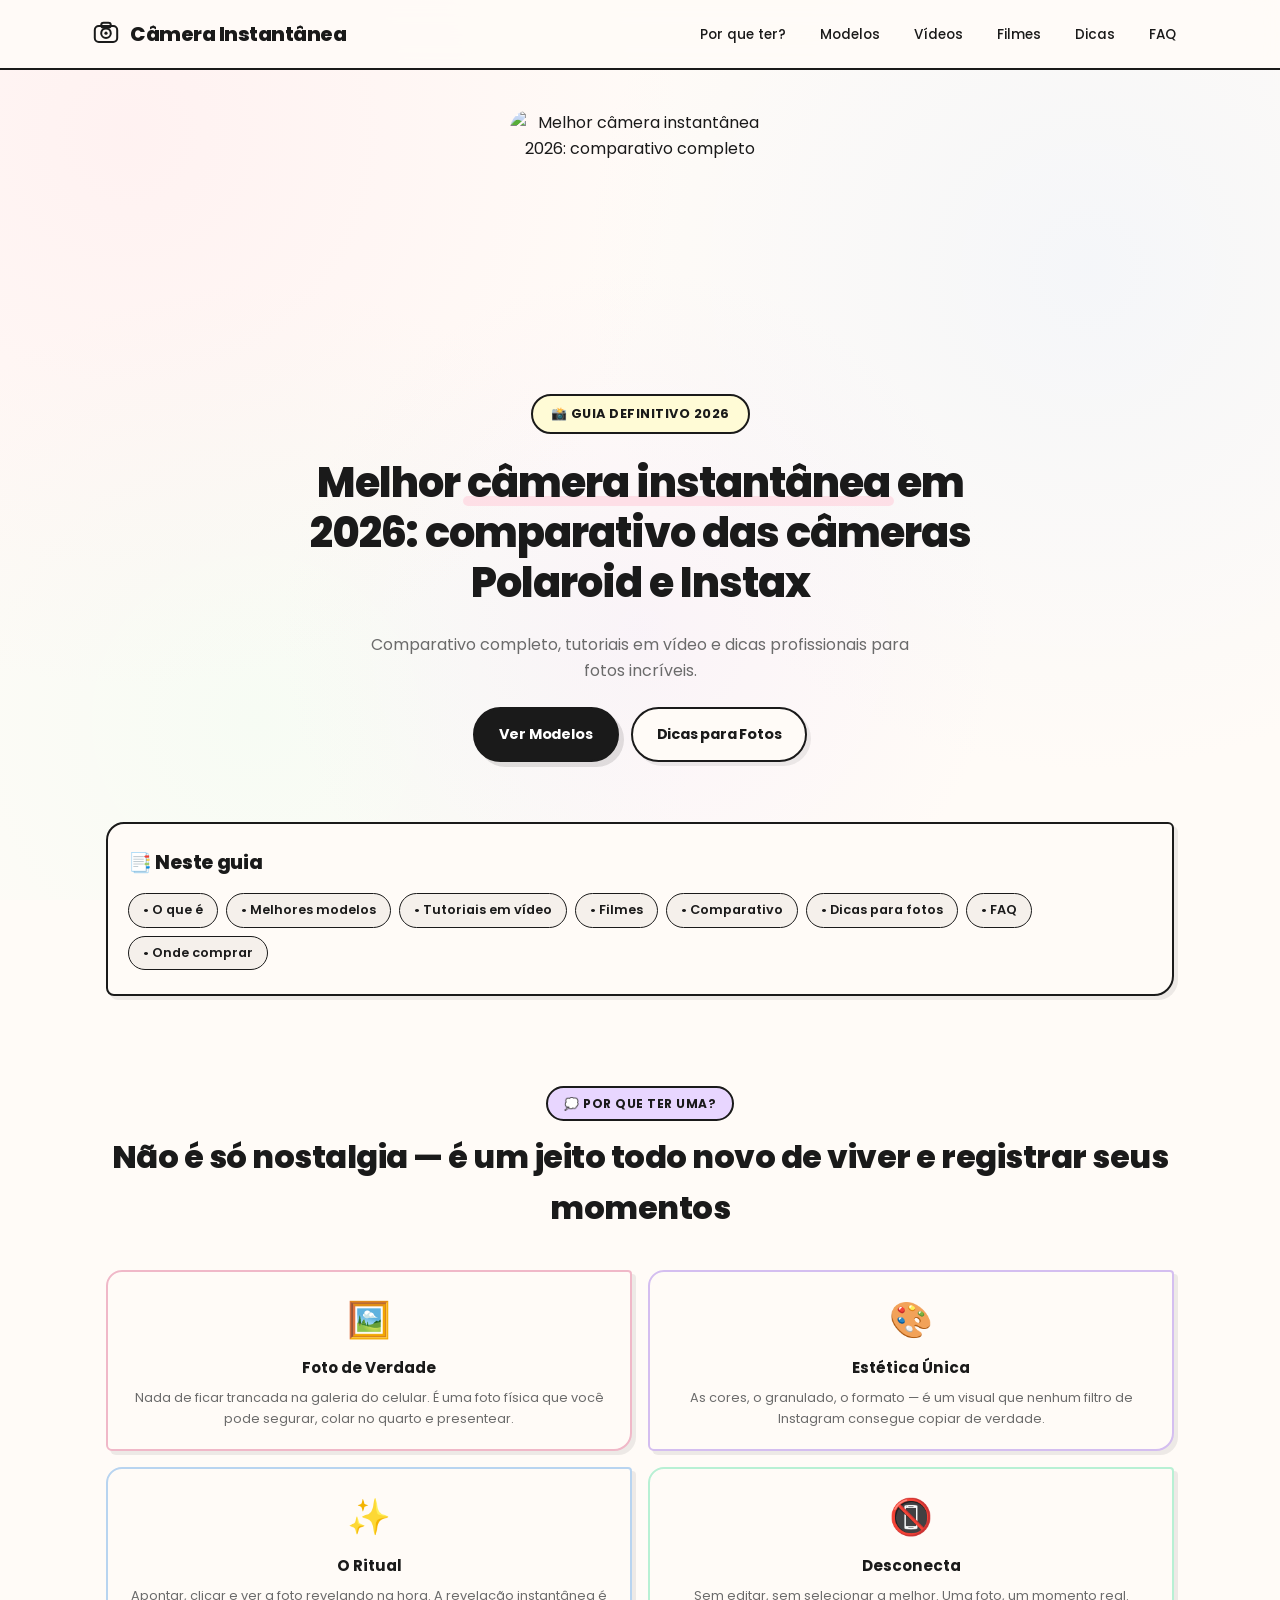
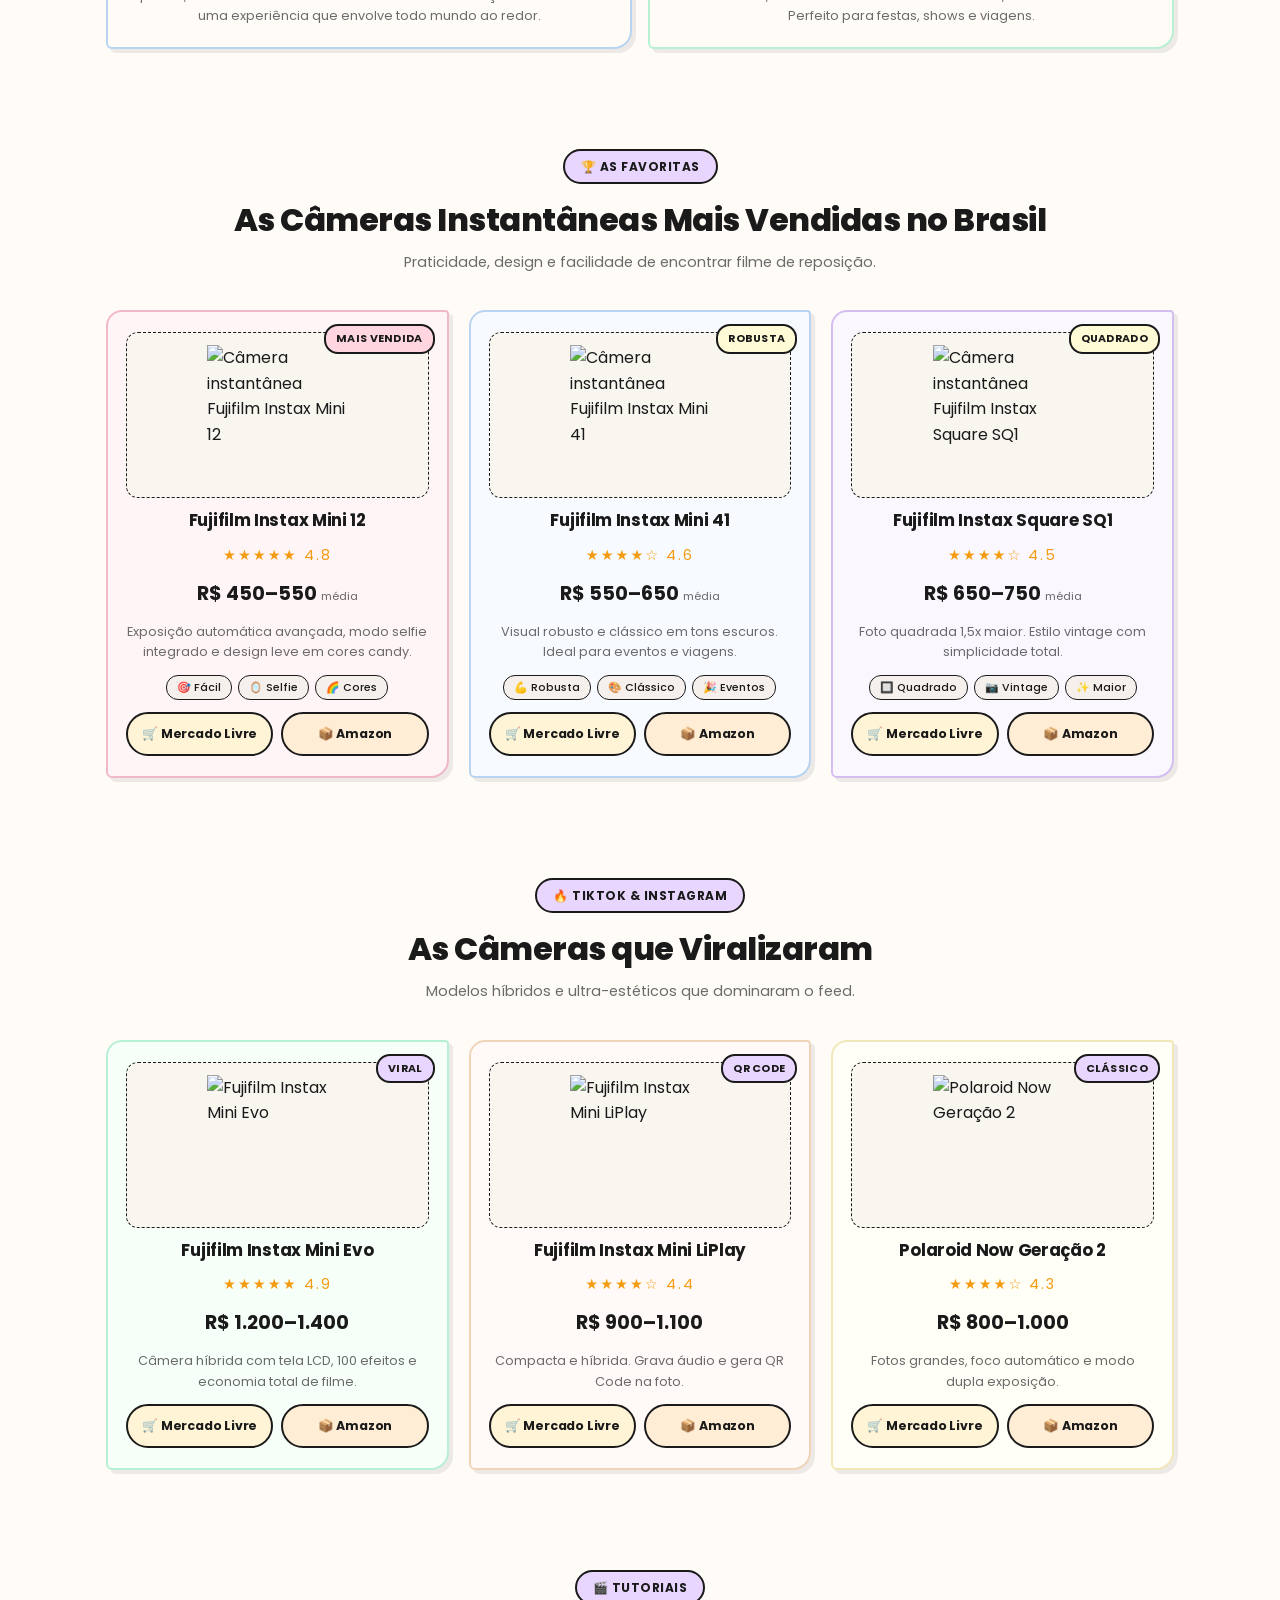
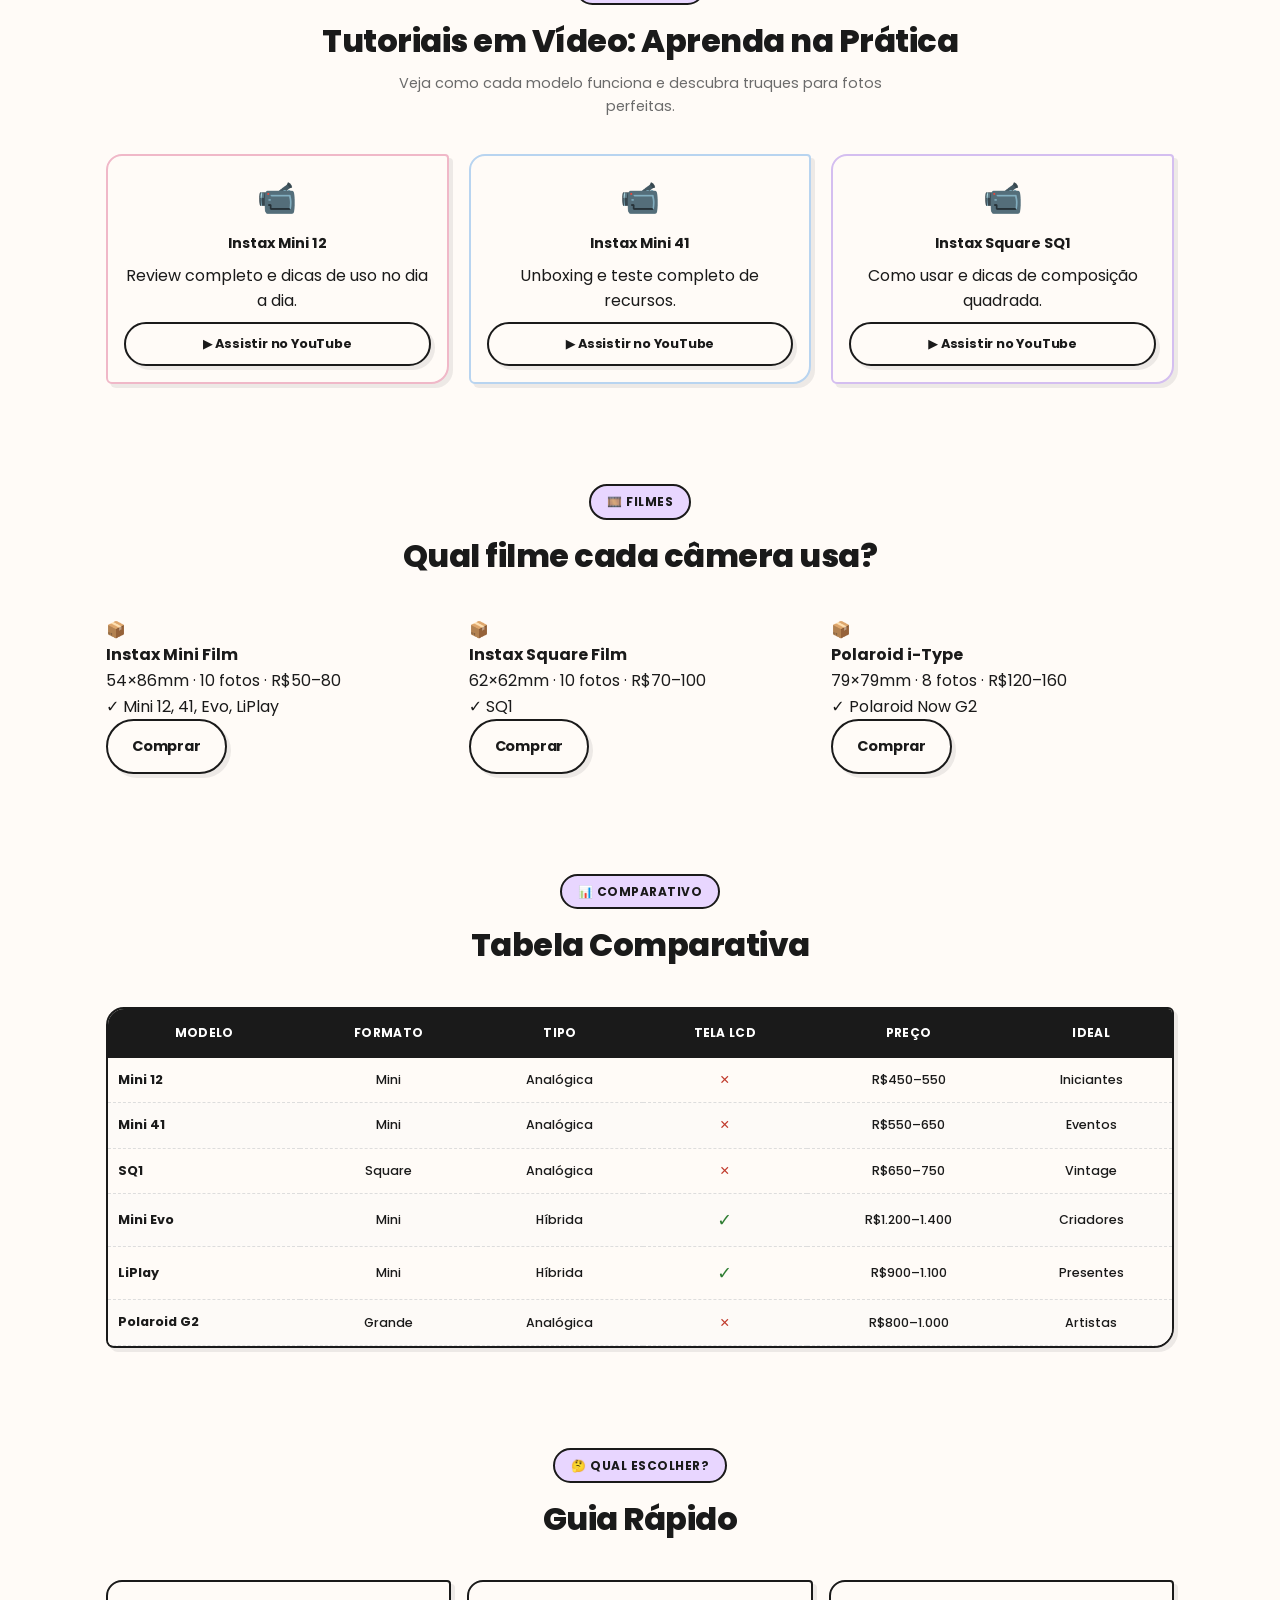
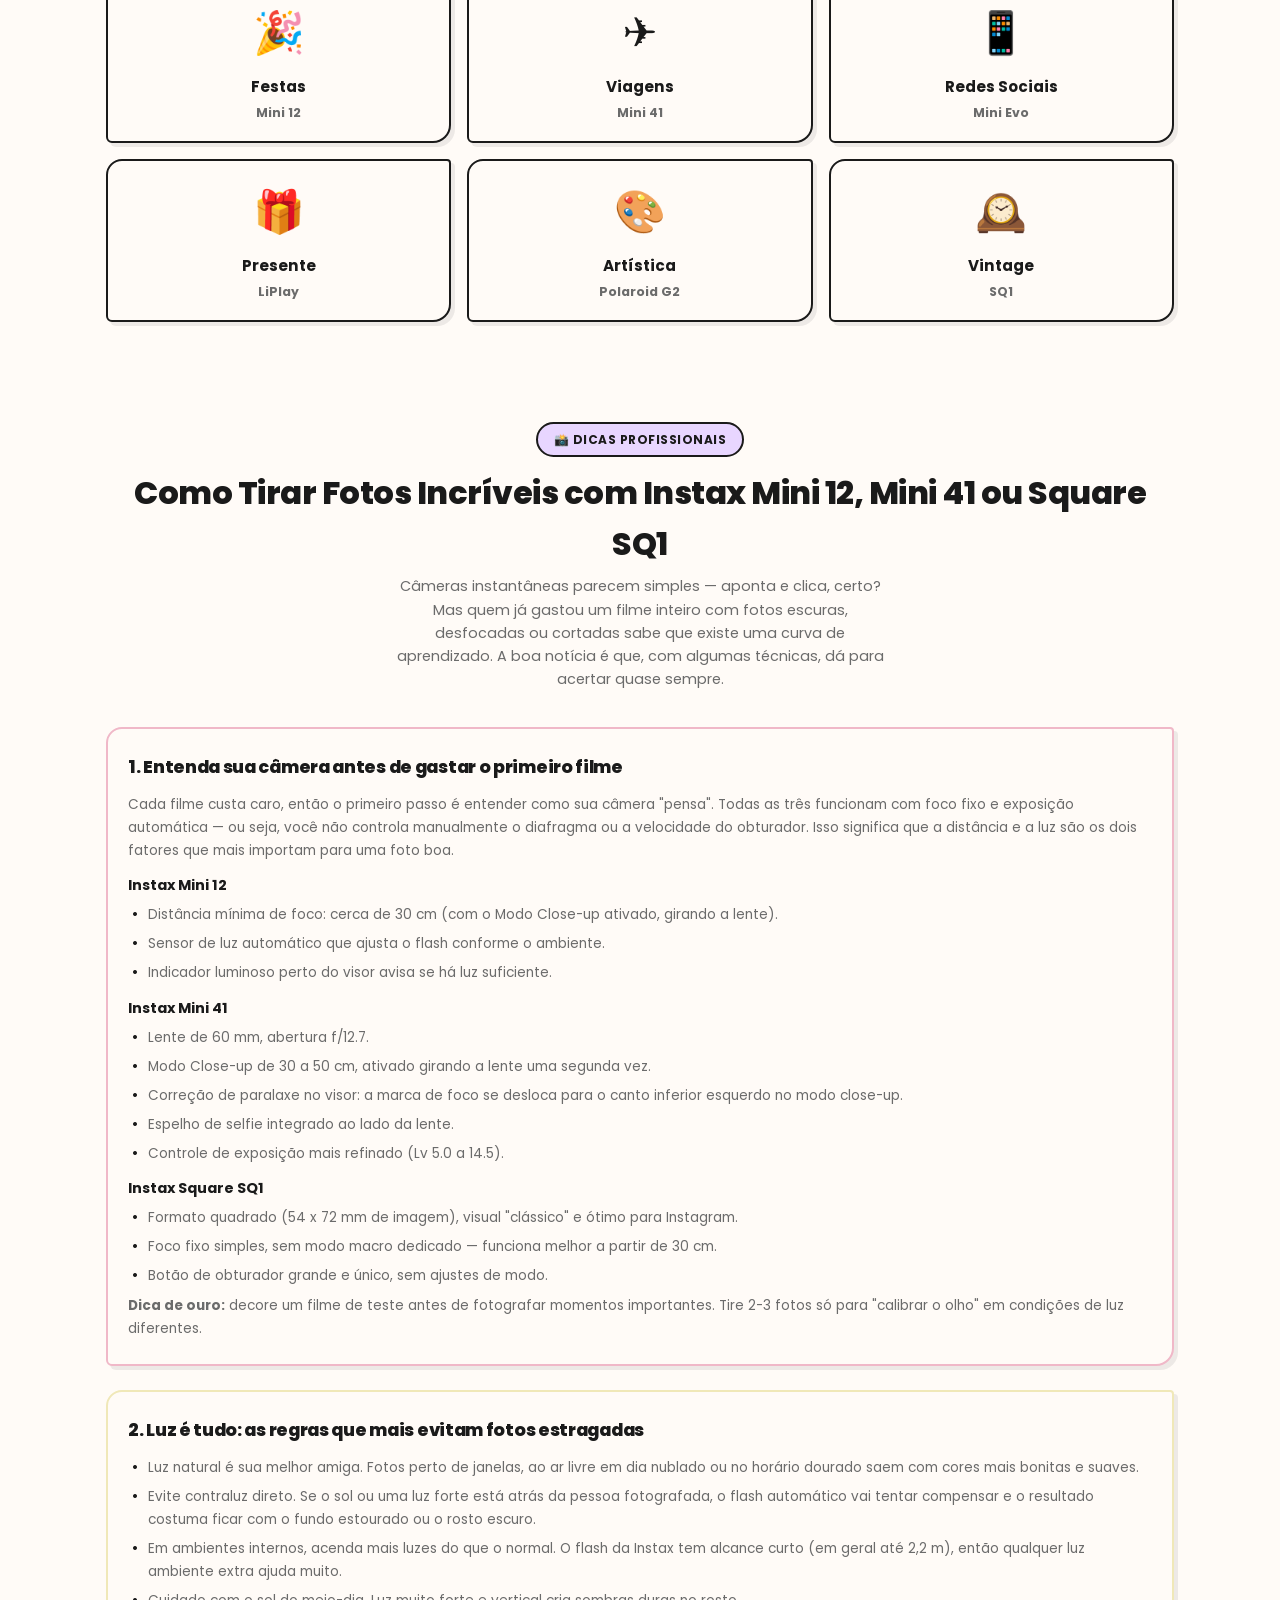
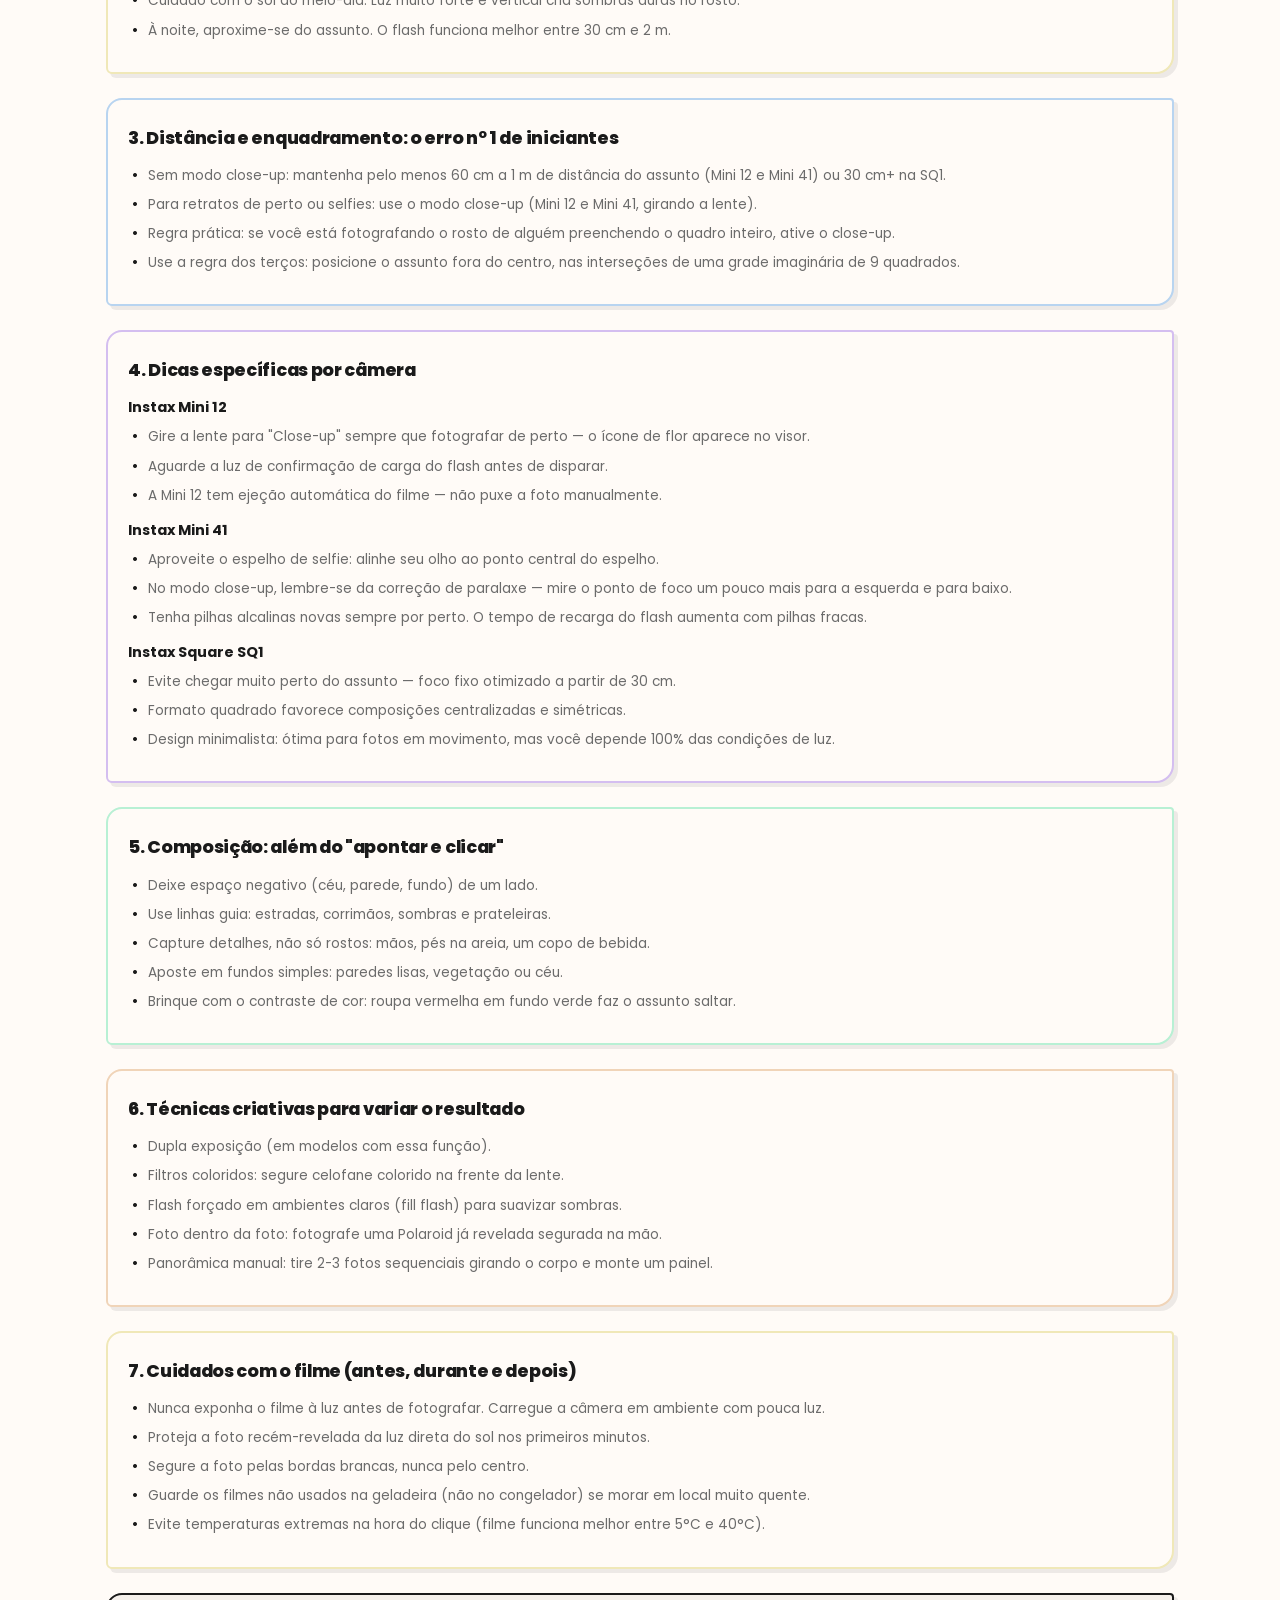
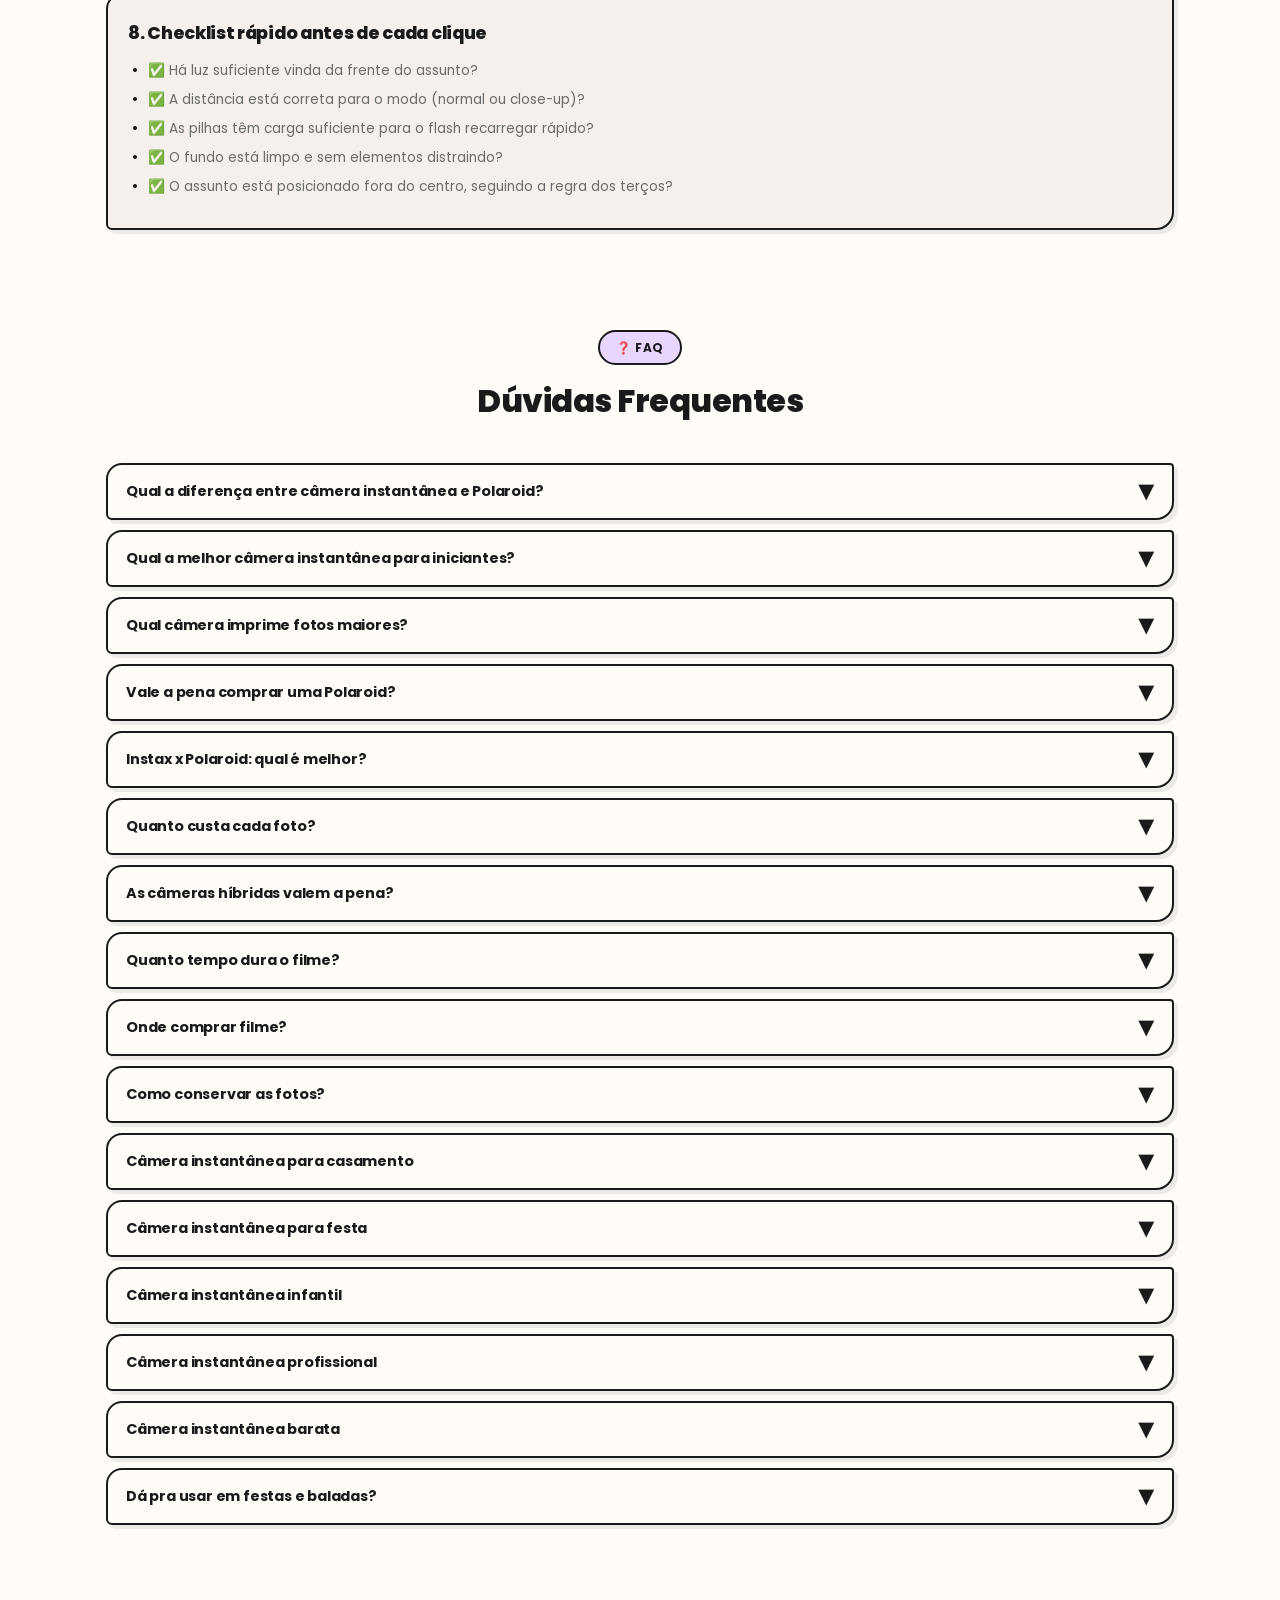
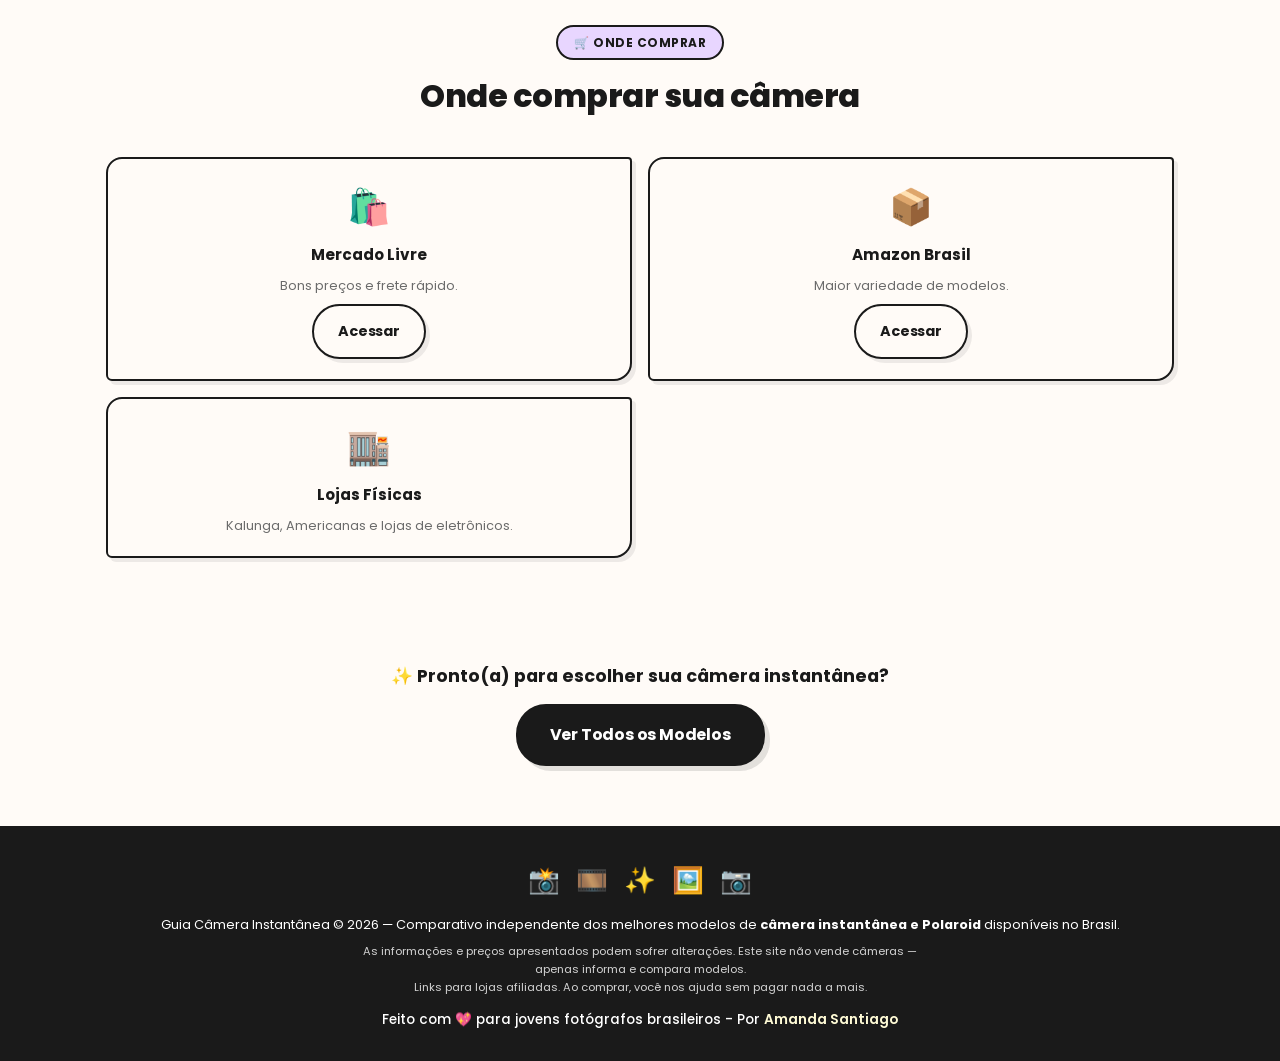
==== commit ae9e3090: "Correções snippets" ====
--- a/index.html
+++ b/index.html
@@ -6,54 +6,57 @@
     <title>Melhor Câmera Instantânea 2026: Comparativo das Câmeras Polaroid e Instax</title>
     <meta name="description" content="Guia completo com comparativo das melhores câmeras instantâneas. Tutoriais em vídeo, dicas para fotos incríveis, análise de filmes e FAQ. Confira Mini 12, Mini 41, SQ1, Mini Evo, LiPlay e Polaroid Now.">
     <meta name="robots" content="index, follow">
-    <link rel="canonical" href="https://camera-instantanea.vercel.app/">
+    <link rel="canonical" href="https://dicasinstax.com.br/">
 
     <!-- Preload da imagem principal -->
     <link rel="preload" as="image" href="https://deepseek.com.br/wp-content/uploads/2026/06/melhor_camera_instantanea.webp" type="image/webp">
 
-    <!-- Favicon -->
+    <!-- Favicon SVG 48x48 -->
     <link rel="icon" type="image/svg+xml" href="data:image/svg+xml,%3Csvg xmlns='http://www.w3.org/2000/svg' viewBox='0 0 48 48' fill='none'%3E%3Crect x='8' y='12' width='32' height='24' rx='5' stroke='%231a1a1a' stroke-width='2.5' fill='%23FFD6E0'/%3E%3Ccircle cx='24' cy='22' r='8' stroke='%231a1a1a' stroke-width='2.5' fill='%23FFFBF7'/%3E%3Ccircle cx='24' cy='22' r='3' fill='%231a1a1a'/%3E%3Crect x='17' y='8' width='14' height='6' rx='3' stroke='%231a1a1a' stroke-width='2.5' fill='%23FFFBD6'/%3E%3Crect x='18' y='34' width='12' height='8' rx='1.5' stroke='%231a1a1a' stroke-width='2' fill='%23FFFBF7' transform='rotate(-5, 18, 34)'/%3E%3C/svg%3E">
 
+    <!-- Open Graph / Twitter -->
     <meta property="og:type" content="website">
     <meta property="og:title" content="Melhor Câmera Instantânea 2026: Comparativo das Câmeras Polaroid e Instax">
     <meta property="og:description" content="Compare as câmeras instantâneas mais populares do Brasil. Tutoriais, dicas e análises completas.">
     <meta property="og:image" content="https://deepseek.com.br/wp-content/uploads/2026/06/melhor_camera_instantanea.webp">
-    <meta property="og:url" content="https://camera-instantanea.vercel.app/">
+    <meta property="og:url" content="https://dicasinstax.com.br/">
     <meta property="og:locale" content="pt_BR">
-
     <meta name="twitter:card" content="summary_large_image">
     <meta name="twitter:title" content="Melhor Câmera Instantânea 2026: Comparativo das Câmeras Polaroid e Instax">
     <meta name="twitter:description" content="Compare as câmeras instantâneas mais populares. Tutoriais, dicas e análises completas.">
     <meta name="twitter:image" content="https://deepseek.com.br/wp-content/uploads/2026/06/melhor_camera_instantanea.webp">
 
+    <!-- Schema: Breadcrumb -->
     <script type="application/ld+json">
         {
             "@context": "https://schema.org",
             "@type": "BreadcrumbList",
             "itemListElement": [
-                { "@type": "ListItem", "position": 1, "name": "Início", "item": "https://camera-instantanea.vercel.app/" },
-                { "@type": "ListItem", "position": 2, "name": "Guia de Câmeras Instantâneas 2026", "item": "https://camera-instantanea.vercel.app/#conteudo-principal" }
+                { "@type": "ListItem", "position": 1, "name": "Início", "item": "https://dicasinstax.com.br/" },
+                { "@type": "ListItem", "position": 2, "name": "Guia de Câmeras Instantâneas 2026", "item": "https://dicasinstax.com.br/#conteudo-principal" }
             ]
         }
     </script>
 
+    <!-- Schema: Article -->
     <script type="application/ld+json">
         {
             "@context": "https://schema.org",
             "@type": "Article",
             "headline": "Melhor Câmera Instantânea 2026: Comparativo das Câmeras Polaroid e Instax",
             "description": "Guia completo com comparativo, tutoriais em vídeo e dicas para fotos incríveis.",
-            "author": { "@type": "Organization", "name": "Guia Câmera Instantânea" },
-            "publisher": { "@type": "Organization", "name": "Guia Câmera Instantânea" },
+            "author": { "@type": "Person", "name": "Amanda Santiago" },
+            "publisher": { "@type": "Person", "name": "Amanda Santiago" },
             "datePublished": "2026-06-26",
-            "dateModified": "2026-06-30",
-            "mainEntityOfPage": "https://camera-instantanea.vercel.app/",
+            "dateModified": "2026-07-03",
+            "mainEntityOfPage": "https://dicasinstax.com.br/",
             "image": "https://deepseek.com.br/wp-content/uploads/2026/06/melhor_camera_instantanea.webp",
             "articleSection": "Fotografia",
             "wordCount": 8500
         }
     </script>
 
+    <!-- Schema: ItemList com offers/review para todos -->
     <script type="application/ld+json">
         {
             "@context": "https://schema.org",
@@ -61,27 +64,95 @@
             "name": "Melhores Câmeras Instantâneas 2026",
             "numberOfItems": 6,
             "itemListElement": [
-                { "@type": "ListItem", "position": 1, "item": { "@type": "Product", "name": "Fujifilm Instax Mini 12" } },
-                { "@type": "ListItem", "position": 2, "item": { "@type": "Product", "name": "Fujifilm Instax Mini 41" } },
-                { "@type": "ListItem", "position": 3, "item": { "@type": "Product", "name": "Fujifilm Instax Square SQ1" } },
-                { "@type": "ListItem", "position": 4, "item": { "@type": "Product", "name": "Fujifilm Instax Mini Evo" } },
-                { "@type": "ListItem", "position": 5, "item": { "@type": "Product", "name": "Fujifilm Instax Mini LiPlay" } },
-                { "@type": "ListItem", "position": 6, "item": { "@type": "Product", "name": "Polaroid Now Geração 2" } }
+                {
+                    "@type": "ListItem",
+                    "position": 1,
+                    "item": {
+                        "@type": "Product",
+                        "name": "Fujifilm Instax Mini 12",
+                        "brand": { "@type": "Brand", "name": "Fujifilm" },
+                        "offers": { "@type": "AggregateOffer", "lowPrice": 450, "highPrice": 550, "priceCurrency": "BRL" },
+                        "review": { "@type": "Review", "reviewRating": { "@type": "Rating", "ratingValue": "4.8", "bestRating": "5" }, "author": { "@type": "Person", "name": "Amanda Santiago" } }
+                    }
+                },
+                {
+                    "@type": "ListItem",
+                    "position": 2,
+                    "item": {
+                        "@type": "Product",
+                        "name": "Fujifilm Instax Mini 41",
+                        "brand": { "@type": "Brand", "name": "Fujifilm" },
+                        "offers": { "@type": "AggregateOffer", "lowPrice": 550, "highPrice": 650, "priceCurrency": "BRL" },
+                        "review": { "@type": "Review", "reviewRating": { "@type": "Rating", "ratingValue": "4.6", "bestRating": "5" }, "author": { "@type": "Person", "name": "Amanda Santiago" } }
+                    }
+                },
+                {
+                    "@type": "ListItem",
+                    "position": 3,
+                    "item": {
+                        "@type": "Product",
+                        "name": "Fujifilm Instax Square SQ1",
+                        "brand": { "@type": "Brand", "name": "Fujifilm" },
+                        "offers": { "@type": "AggregateOffer", "lowPrice": 650, "highPrice": 750, "priceCurrency": "BRL" },
+                        "review": { "@type": "Review", "reviewRating": { "@type": "Rating", "ratingValue": "4.5", "bestRating": "5" }, "author": { "@type": "Person", "name": "Amanda Santiago" } }
+                    }
+                },
+                {
+                    "@type": "ListItem",
+                    "position": 4,
+                    "item": {
+                        "@type": "Product",
+                        "name": "Fujifilm Instax Mini Evo",
+                        "brand": { "@type": "Brand", "name": "Fujifilm" },
+                        "offers": { "@type": "AggregateOffer", "lowPrice": 1200, "highPrice": 1400, "priceCurrency": "BRL" },
+                        "review": { "@type": "Review", "reviewRating": { "@type": "Rating", "ratingValue": "4.9", "bestRating": "5" }, "author": { "@type": "Person", "name": "Amanda Santiago" } }
+                    }
+                },
+                {
+                    "@type": "ListItem",
+                    "position": 5,
+                    "item": {
+                        "@type": "Product",
+                        "name": "Fujifilm Instax Mini LiPlay",
+                        "brand": { "@type": "Brand", "name": "Fujifilm" },
+                        "offers": { "@type": "AggregateOffer", "lowPrice": 900, "highPrice": 1100, "priceCurrency": "BRL" },
+                        "review": { "@type": "Review", "reviewRating": { "@type": "Rating", "ratingValue": "4.4", "bestRating": "5" }, "author": { "@type": "Person", "name": "Amanda Santiago" } }
+                    }
+                },
+                {
+                    "@type": "ListItem",
+                    "position": 6,
+                    "item": {
+                        "@type": "Product",
+                        "name": "Polaroid Now Geração 2",
+                        "brand": { "@type": "Brand", "name": "Polaroid" },
+                        "offers": { "@type": "AggregateOffer", "lowPrice": 800, "highPrice": 1000, "priceCurrency": "BRL" },
+                        "review": { "@type": "Review", "reviewRating": { "@type": "Rating", "ratingValue": "4.3", "bestRating": "5" }, "author": { "@type": "Person", "name": "Amanda Santiago" } }
+                    }
+                }
             ]
         }
     </script>
 
+    <!-- Schema: Product isolado da Mini 12 (corrigido com author) -->
     <script type="application/ld+json">
         {
             "@context": "https://schema.org",
             "@type": "Product",
             "name": "Fujifilm Instax Mini 12",
+            "brand": { "@type": "Brand", "name": "Fujifilm" },
             "image": "https://deepseek.com.br/wp-content/uploads/2026/06/mini_instax12.webp",
+            "description": "Câmera instantânea mais vendida no Brasil com exposição automática avançada e modo selfie",
             "offers": { "@type": "AggregateOffer", "lowPrice": 450, "highPrice": 550, "priceCurrency": "BRL" },
-            "review": { "@type": "Review", "reviewRating": { "@type": "Rating", "ratingValue": "4.8", "bestRating": "5" } }
+            "review": {
+                "@type": "Review",
+                "reviewRating": { "@type": "Rating", "ratingValue": "4.8", "bestRating": "5" },
+                "author": { "@type": "Person", "name": "Amanda Santiago" }
+            }
         }
     </script>
 
+    <!-- Schema: FAQPage -->
     <script type="application/ld+json">
         {
             "@context": "https://schema.org",
@@ -962,6 +1033,11 @@
             max-width: 600px;
             margin-left: auto;
             margin-right: auto;
+        }
+        .footer .assinatura {
+            margin-top: 12px;
+            font-size: 0.85rem;
+            font-weight: 500;
         }
 
         .back-to-top {
@@ -1169,24 +1245,9 @@
                 <p>Veja como cada modelo funciona e descubra truques para fotos perfeitas.</p>
             </div>
             <div class="cards-grid">
-                <div class="video-card" style="border-color:var(--rosa-escuro);">
-                    <span class="video-emoji">📹</span>
-                    <h4>Instax Mini 12</h4>
-                    <p>Review completo e dicas de uso no dia a dia.</p>
-                    <a href="https://www.youtube.com/watch?v=n4W9Q6-tCvY" target="_blank" rel="noopener noreferrer" class="btn btn-secundario">▶️ Assistir no YouTube</a>
-                </div>
-                <div class="video-card" style="border-color:var(--azul-escuro);">
-                    <span class="video-emoji">📹</span>
-                    <h4>Instax Mini 41</h4>
-                    <p>Unboxing e teste completo de recursos.</p>
-                    <a href="https://www.youtube.com/watch?v=vzaYWeQEHtk" target="_blank" rel="noopener noreferrer" class="btn btn-secundario">▶️ Assistir no YouTube</a>
-                </div>
-                <div class="video-card" style="border-color:var(--lilas-escuro);">
-                    <span class="video-emoji">📹</span>
-                    <h4>Instax Square SQ1</h4>
-                    <p>Como usar e dicas de composição quadrada.</p>
-                    <a href="https://www.youtube.com/watch?v=B5P1e4-BXBY" target="_blank" rel="noopener noreferrer" class="btn btn-secundario">▶️ Assistir no YouTube</a>
-                </div>
+                <div class="video-card" style="border-color:var(--rosa-escuro);"><span class="video-emoji">📹</span><h4>Instax Mini 12</h4><p>Review completo e dicas de uso no dia a dia.</p><a href="https://www.youtube.com/watch?v=n4W9Q6-tCvY" target="_blank" rel="noopener noreferrer" class="btn btn-secundario">▶️ Assistir no YouTube</a></div>
+                <div class="video-card" style="border-color:var(--azul-escuro);"><span class="video-emoji">📹</span><h4>Instax Mini 41</h4><p>Unboxing e teste completo de recursos.</p><a href="https://www.youtube.com/watch?v=vzaYWeQEHtk" target="_blank" rel="noopener noreferrer" class="btn btn-secundario">▶️ Assistir no YouTube</a></div>
+                <div class="video-card" style="border-color:var(--lilas-escuro);"><span class="video-emoji">📹</span><h4>Instax Square SQ1</h4><p>Como usar e dicas de composição quadrada.</p><a href="https://www.youtube.com/watch?v=B5P1e4-BXBY" target="_blank" rel="noopener noreferrer" class="btn btn-secundario">▶️ Assistir no YouTube</a></div>
             </div>
         </section>
 
@@ -1250,17 +1311,14 @@
                     <ul><li>Formato quadrado (54 x 72 mm de imagem), visual "clássico" e ótimo para Instagram.</li><li>Foco fixo simples, sem modo macro dedicado — funciona melhor a partir de 30 cm.</li><li>Botão de obturador grande e único, sem ajustes de modo.</li></ul>
                     <p><strong>Dica de ouro:</strong> decore um filme de teste antes de fotografar momentos importantes. Tire 2-3 fotos só para "calibrar o olho" em condições de luz diferentes.</p>
                 </div>
-
                 <div class="dica-bloco" style="border-color:var(--amarelo-escuro);">
                     <h3>2. Luz é tudo: as regras que mais evitam fotos estragadas</h3>
                     <ul><li>Luz natural é sua melhor amiga. Fotos perto de janelas, ao ar livre em dia nublado ou no horário dourado saem com cores mais bonitas e suaves.</li><li>Evite contraluz direto. Se o sol ou uma luz forte está atrás da pessoa fotografada, o flash automático vai tentar compensar e o resultado costuma ficar com o fundo estourado ou o rosto escuro.</li><li>Em ambientes internos, acenda mais luzes do que o normal. O flash da Instax tem alcance curto (em geral até 2,2 m), então qualquer luz ambiente extra ajuda muito.</li><li>Cuidado com o sol do meio-dia. Luz muito forte e vertical cria sombras duras no rosto.</li><li>À noite, aproxime-se do assunto. O flash funciona melhor entre 30 cm e 2 m.</li></ul>
                 </div>
-
                 <div class="dica-bloco" style="border-color:var(--azul-escuro);">
                     <h3>3. Distância e enquadramento: o erro nº 1 de iniciantes</h3>
                     <ul><li>Sem modo close-up: mantenha pelo menos 60 cm a 1 m de distância do assunto (Mini 12 e Mini 41) ou 30 cm+ na SQ1.</li><li>Para retratos de perto ou selfies: use o modo close-up (Mini 12 e Mini 41, girando a lente).</li><li>Regra prática: se você está fotografando o rosto de alguém preenchendo o quadro inteiro, ative o close-up.</li><li>Use a regra dos terços: posicione o assunto fora do centro, nas interseções de uma grade imaginária de 9 quadrados.</li></ul>
                 </div>
-
                 <div class="dica-bloco" style="border-color:var(--lilas-escuro);">
                     <h3>4. Dicas específicas por câmera</h3>
                     <h4>Instax Mini 12</h4>
@@ -1270,22 +1328,18 @@
                     <h4>Instax Square SQ1</h4>
                     <ul><li>Evite chegar muito perto do assunto — foco fixo otimizado a partir de 30 cm.</li><li>Formato quadrado favorece composições centralizadas e simétricas.</li><li>Design minimalista: ótima para fotos em movimento, mas você depende 100% das condições de luz.</li></ul>
                 </div>
-
                 <div class="dica-bloco" style="border-color:var(--verde-escuro);">
                     <h3>5. Composição: além do "apontar e clicar"</h3>
                     <ul><li>Deixe espaço negativo (céu, parede, fundo) de um lado.</li><li>Use linhas guia: estradas, corrimãos, sombras e prateleiras.</li><li>Capture detalhes, não só rostos: mãos, pés na areia, um copo de bebida.</li><li>Aposte em fundos simples: paredes lisas, vegetação ou céu.</li><li>Brinque com o contraste de cor: roupa vermelha em fundo verde faz o assunto saltar.</li></ul>
                 </div>
-
                 <div class="dica-bloco" style="border-color:var(--pessego-escuro);">
                     <h3>6. Técnicas criativas para variar o resultado</h3>
                     <ul><li>Dupla exposição (em modelos com essa função).</li><li>Filtros coloridos: segure celofane colorido na frente da lente.</li><li>Flash forçado em ambientes claros (fill flash) para suavizar sombras.</li><li>Foto dentro da foto: fotografe uma Polaroid já revelada segurada na mão.</li><li>Panorâmica manual: tire 2-3 fotos sequenciais girando o corpo e monte um painel.</li></ul>
                 </div>
-
                 <div class="dica-bloco" style="border-color:var(--amarelo-escuro);">
                     <h3>7. Cuidados com o filme (antes, durante e depois)</h3>
                     <ul><li>Nunca exponha o filme à luz antes de fotografar. Carregue a câmera em ambiente com pouca luz.</li><li>Proteja a foto recém-revelada da luz direta do sol nos primeiros minutos.</li><li>Segure a foto pelas bordas brancas, nunca pelo centro.</li><li>Guarde os filmes não usados na geladeira (não no congelador) se morar em local muito quente.</li><li>Evite temperaturas extremas na hora do clique (filme funciona melhor entre 5°C e 40°C).</li></ul>
                 </div>
-
                 <div class="dica-bloco" style="border-color:var(--preto); background:var(--cinza-claro);">
                     <h3>8. Checklist rápido antes de cada clique</h3>
                     <ul><li>✅ Há luz suficiente vinda da frente do assunto?</li><li>✅ A distância está correta para o modo (normal ou close-up)?</li><li>✅ As pilhas têm carga suficiente para o flash recarregar rápido?</li><li>✅ O fundo está limpo e sem elementos distraindo?</li><li>✅ O assunto está posicionado fora do centro, seguindo a regra dos terços?</li></ul>
@@ -1336,7 +1390,7 @@
         <div class="footer-doodle" aria-hidden="true"><span>📸</span><span>🎞️</span><span>✨</span><span>🖼️</span><span>📷</span></div>
         <p>Guia Câmera Instantânea © 2026 — Comparativo independente dos melhores modelos de <strong>câmera instantânea e Polaroid</strong> disponíveis no Brasil.</p>
         <div class="disclaimer"><p>As informações e preços apresentados podem sofrer alterações. Este site não vende câmeras — apenas informa e compara modelos.<br>Links para lojas afiliadas. Ao comprar, você nos ajuda sem pagar nada a mais.</p></div>
-        <p style="margin-top:8px;">Feito com 💖 para jovens fotógrafos brasileiros</p>
+        <p class="assinatura">Feito com 💖 para jovens fotógrafos brasileiros - Por <a href="https://about.me/amanda.santiago" target="_blank" rel="noopener noreferrer">Amanda Santiago</a></p>
     </footer>
 
     <button class="back-to-top" id="backToTop" aria-label="Voltar ao topo">↑</button>
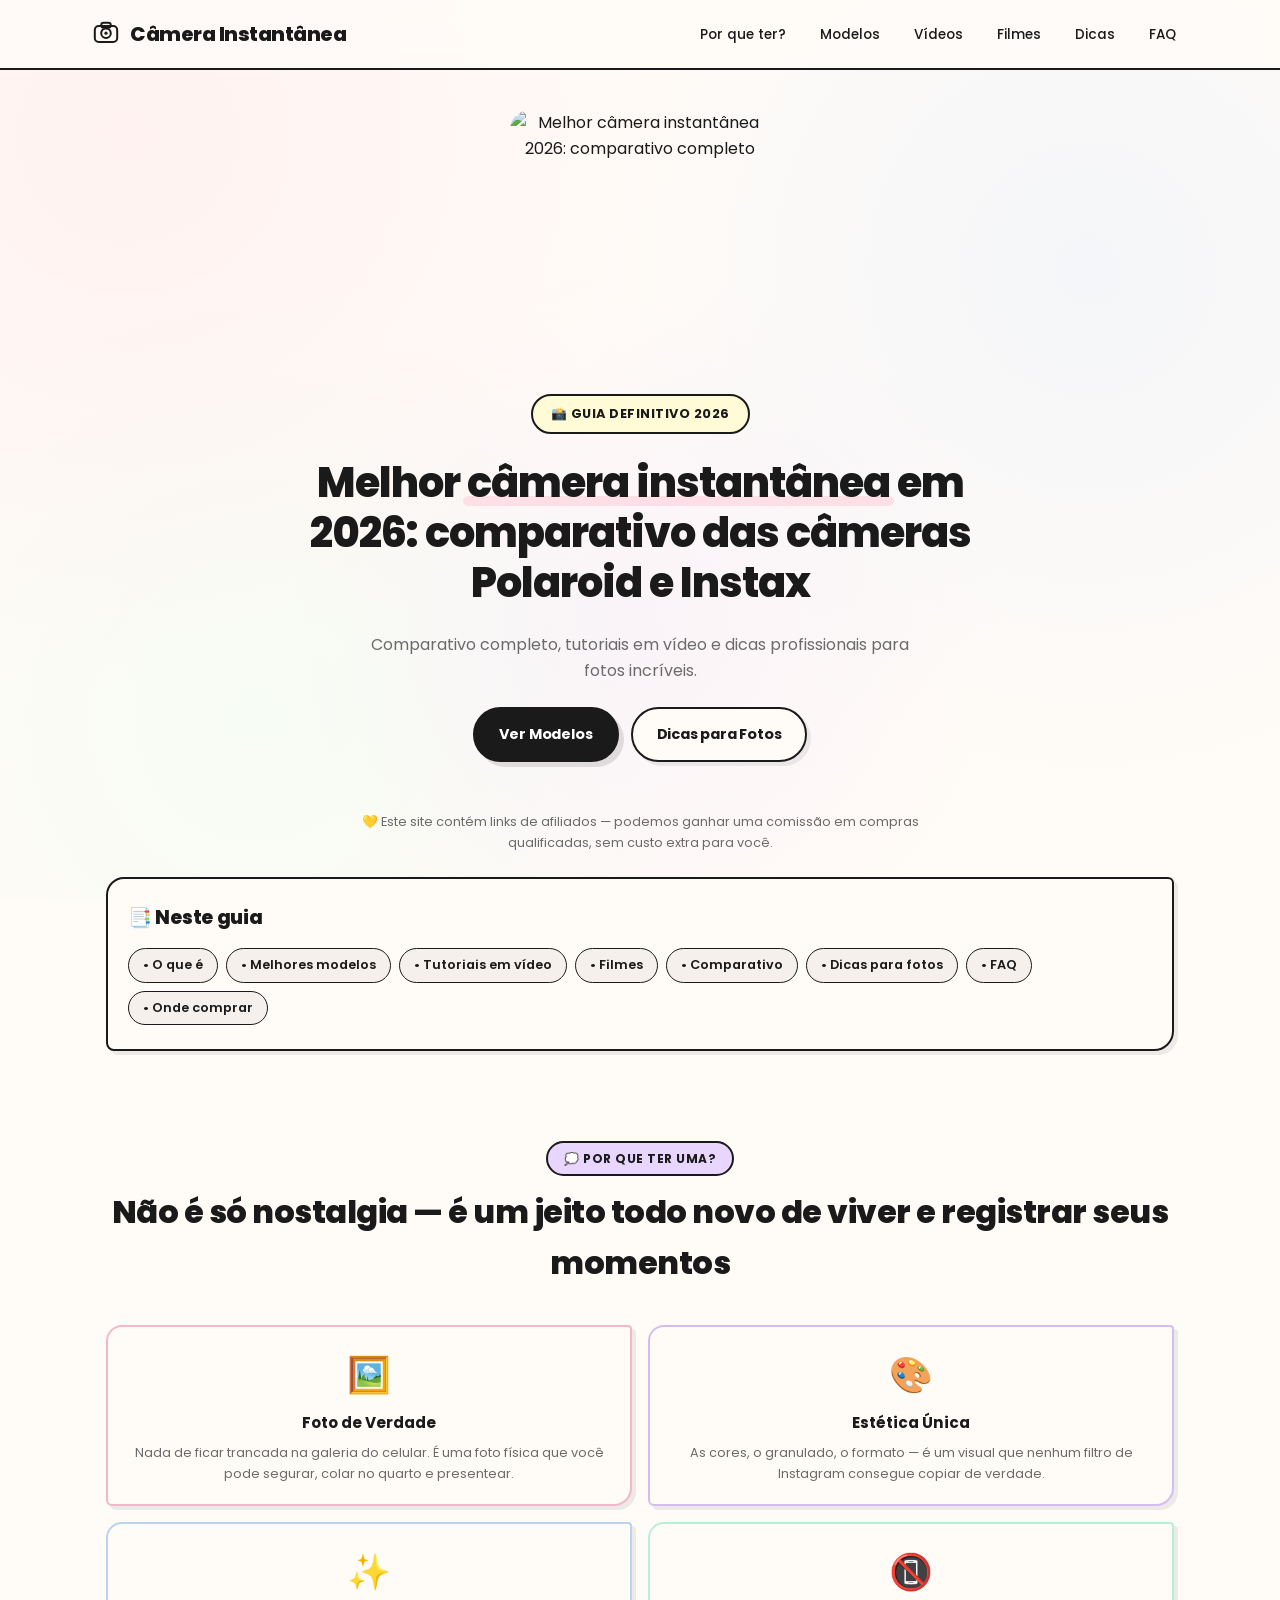
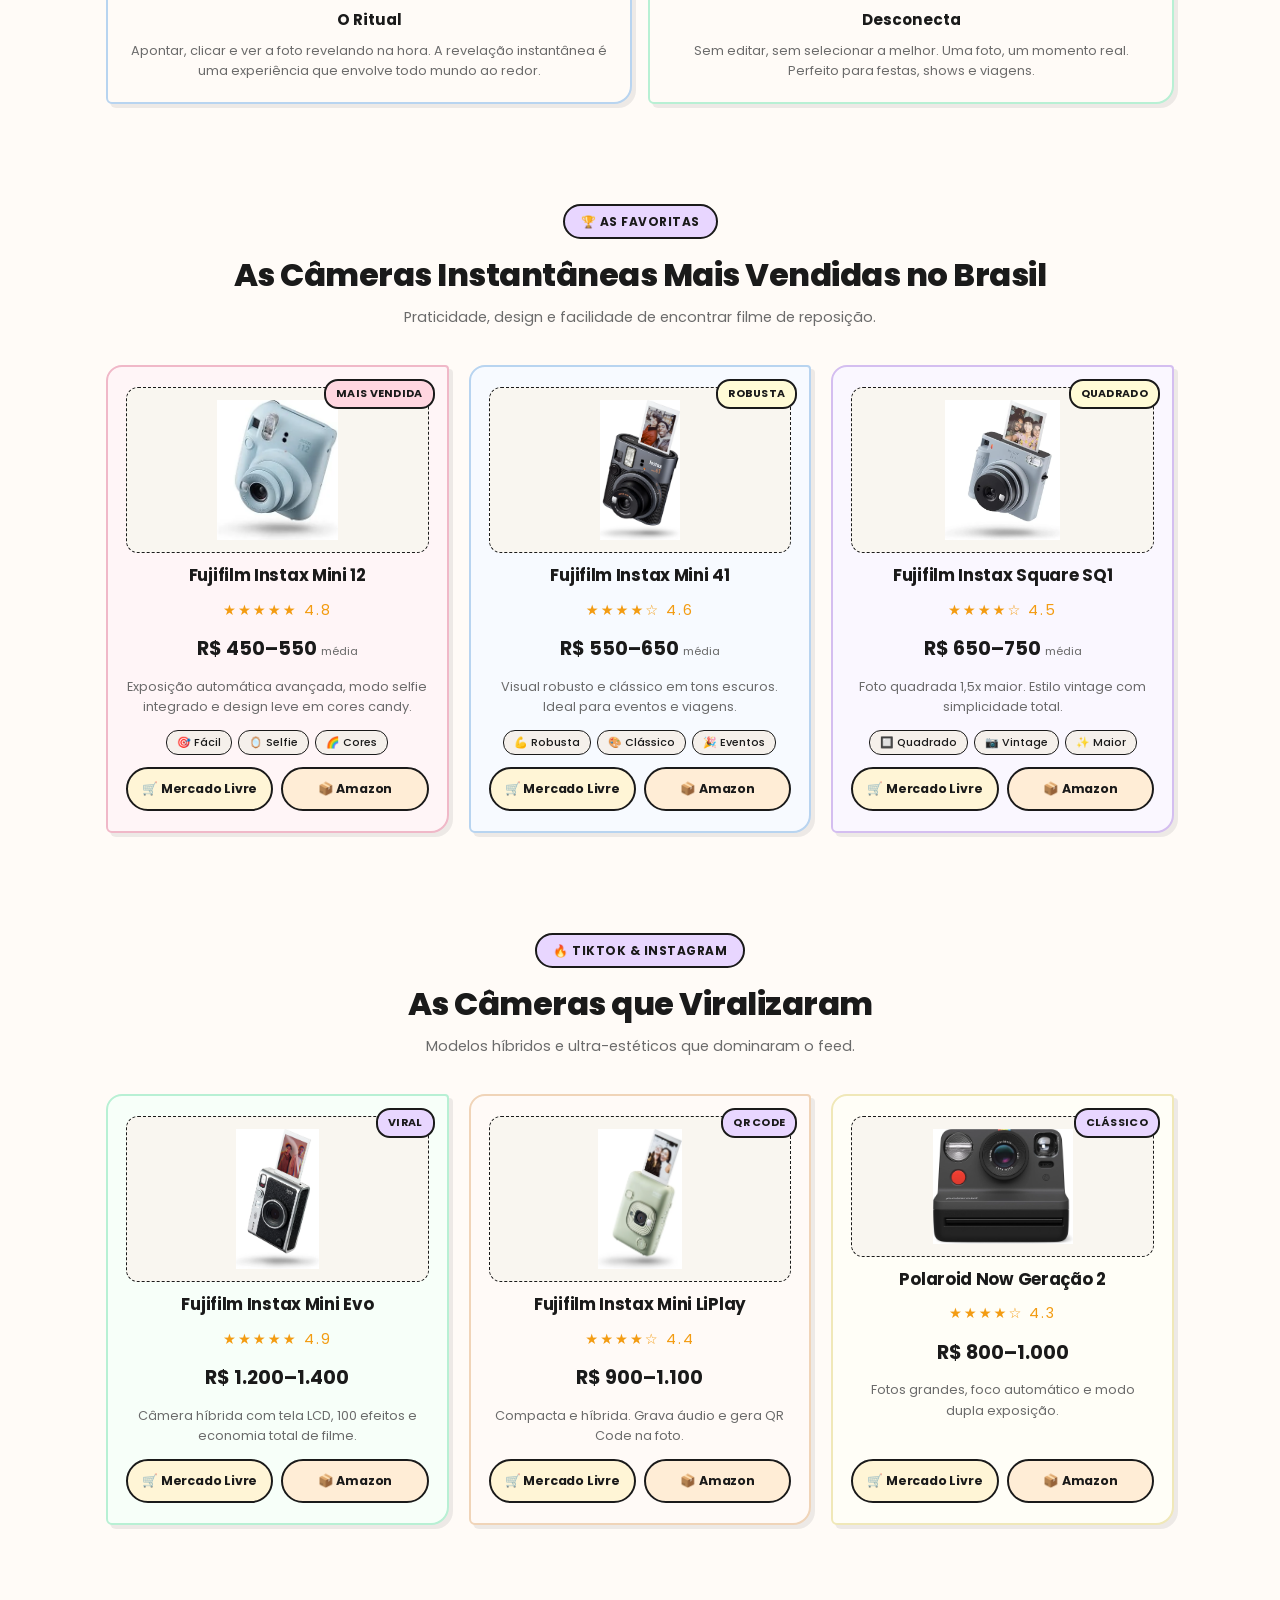
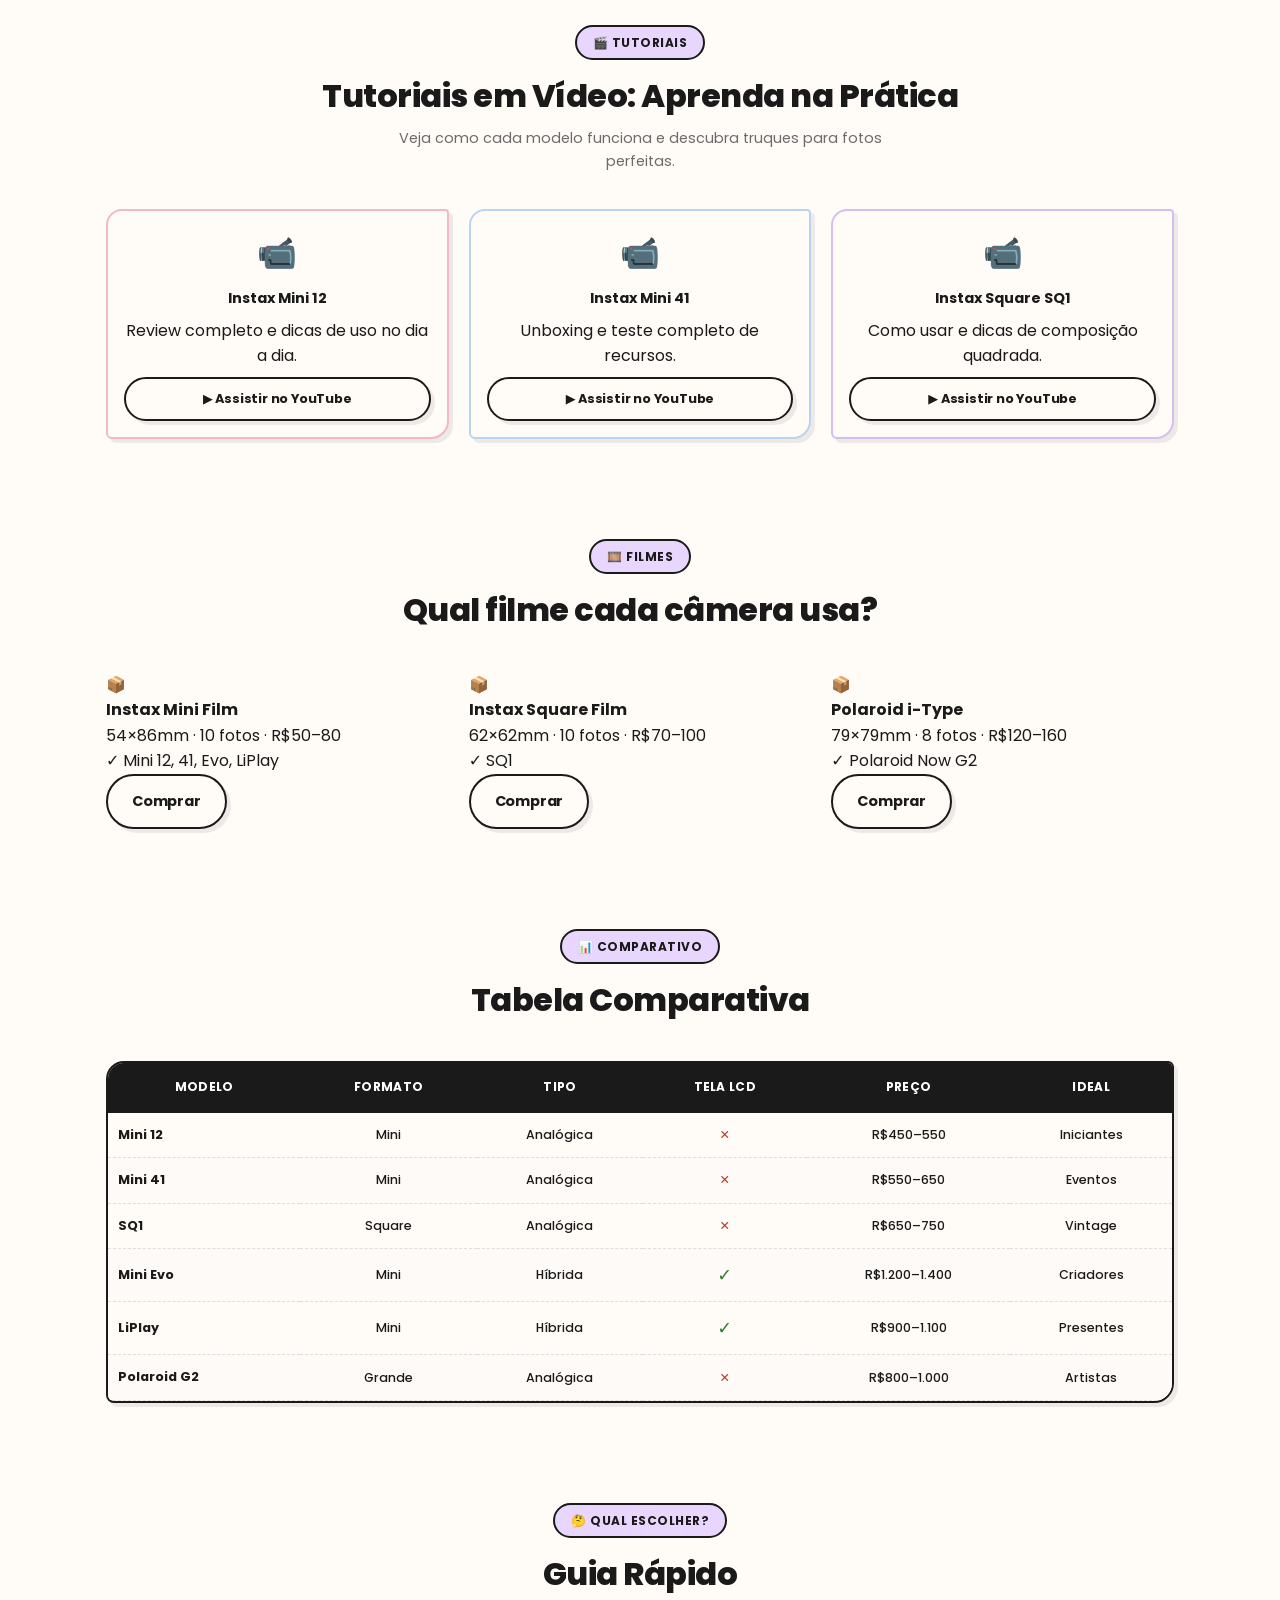
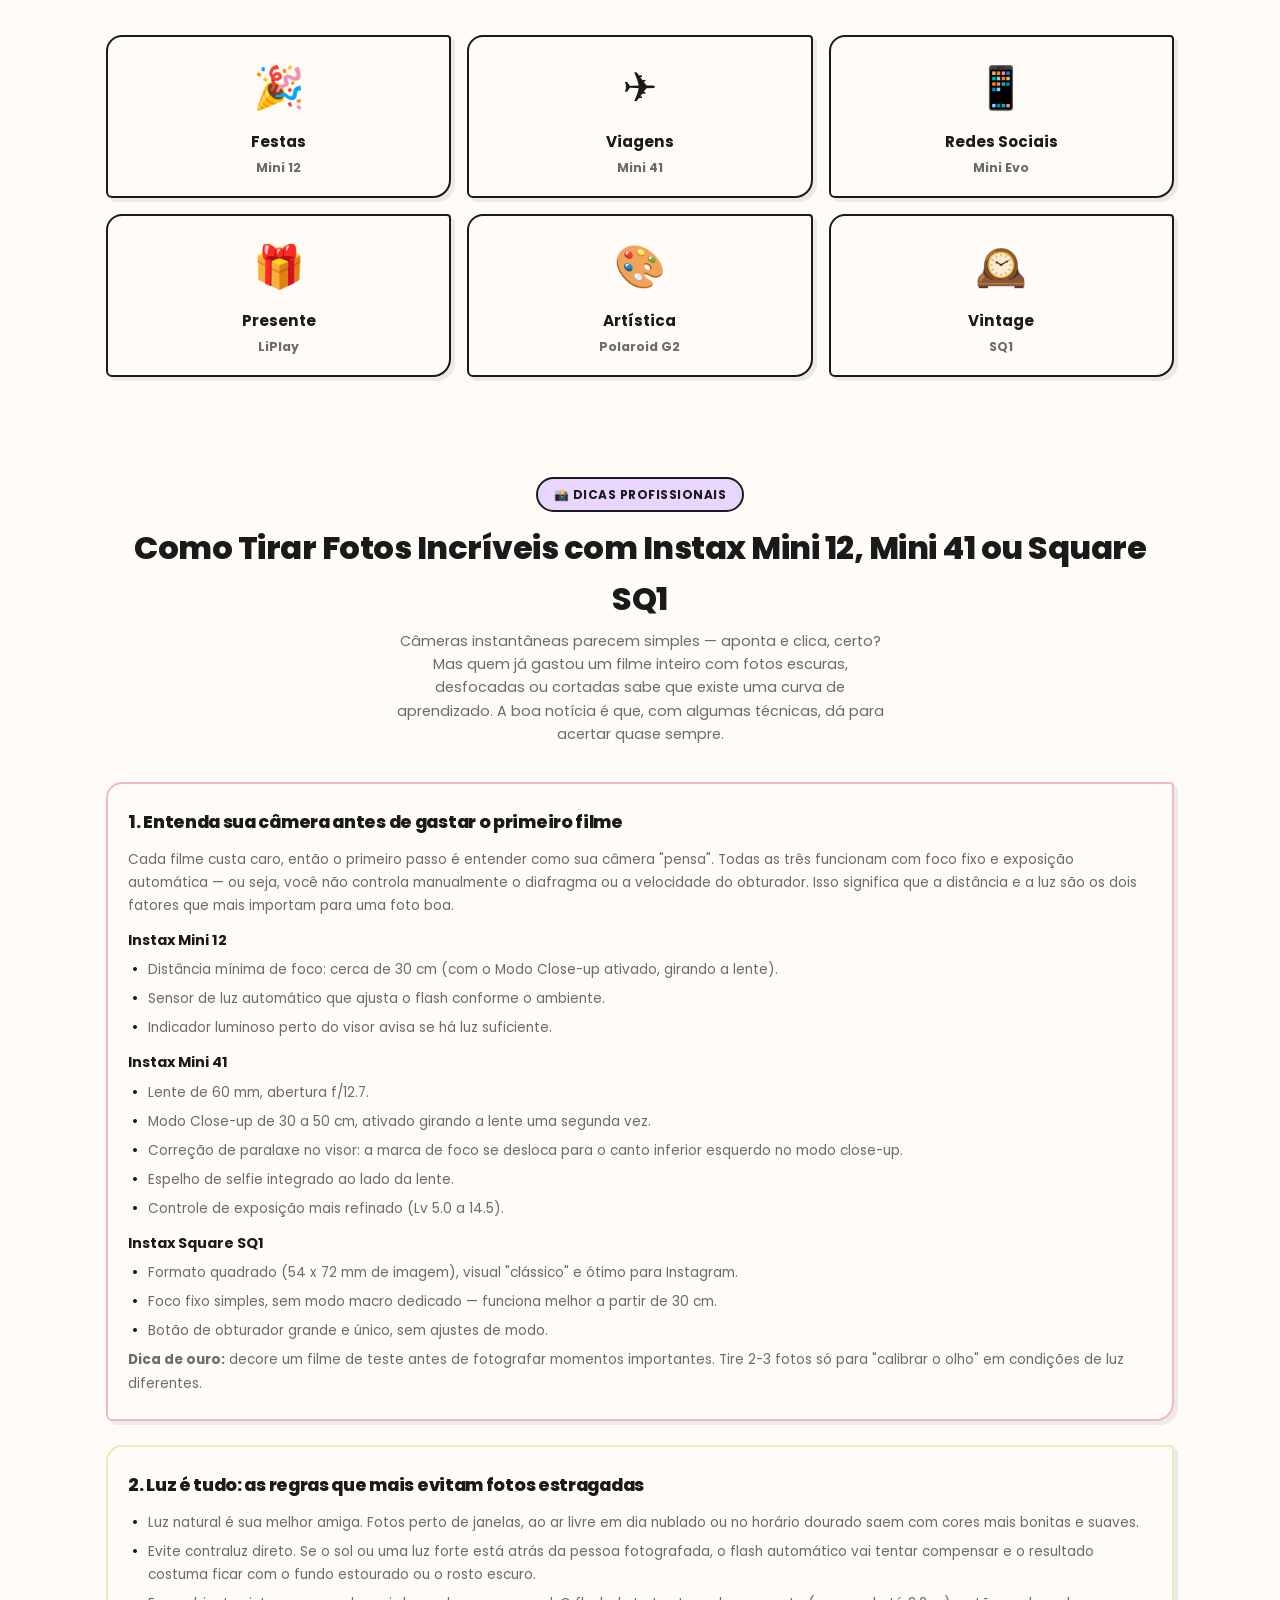
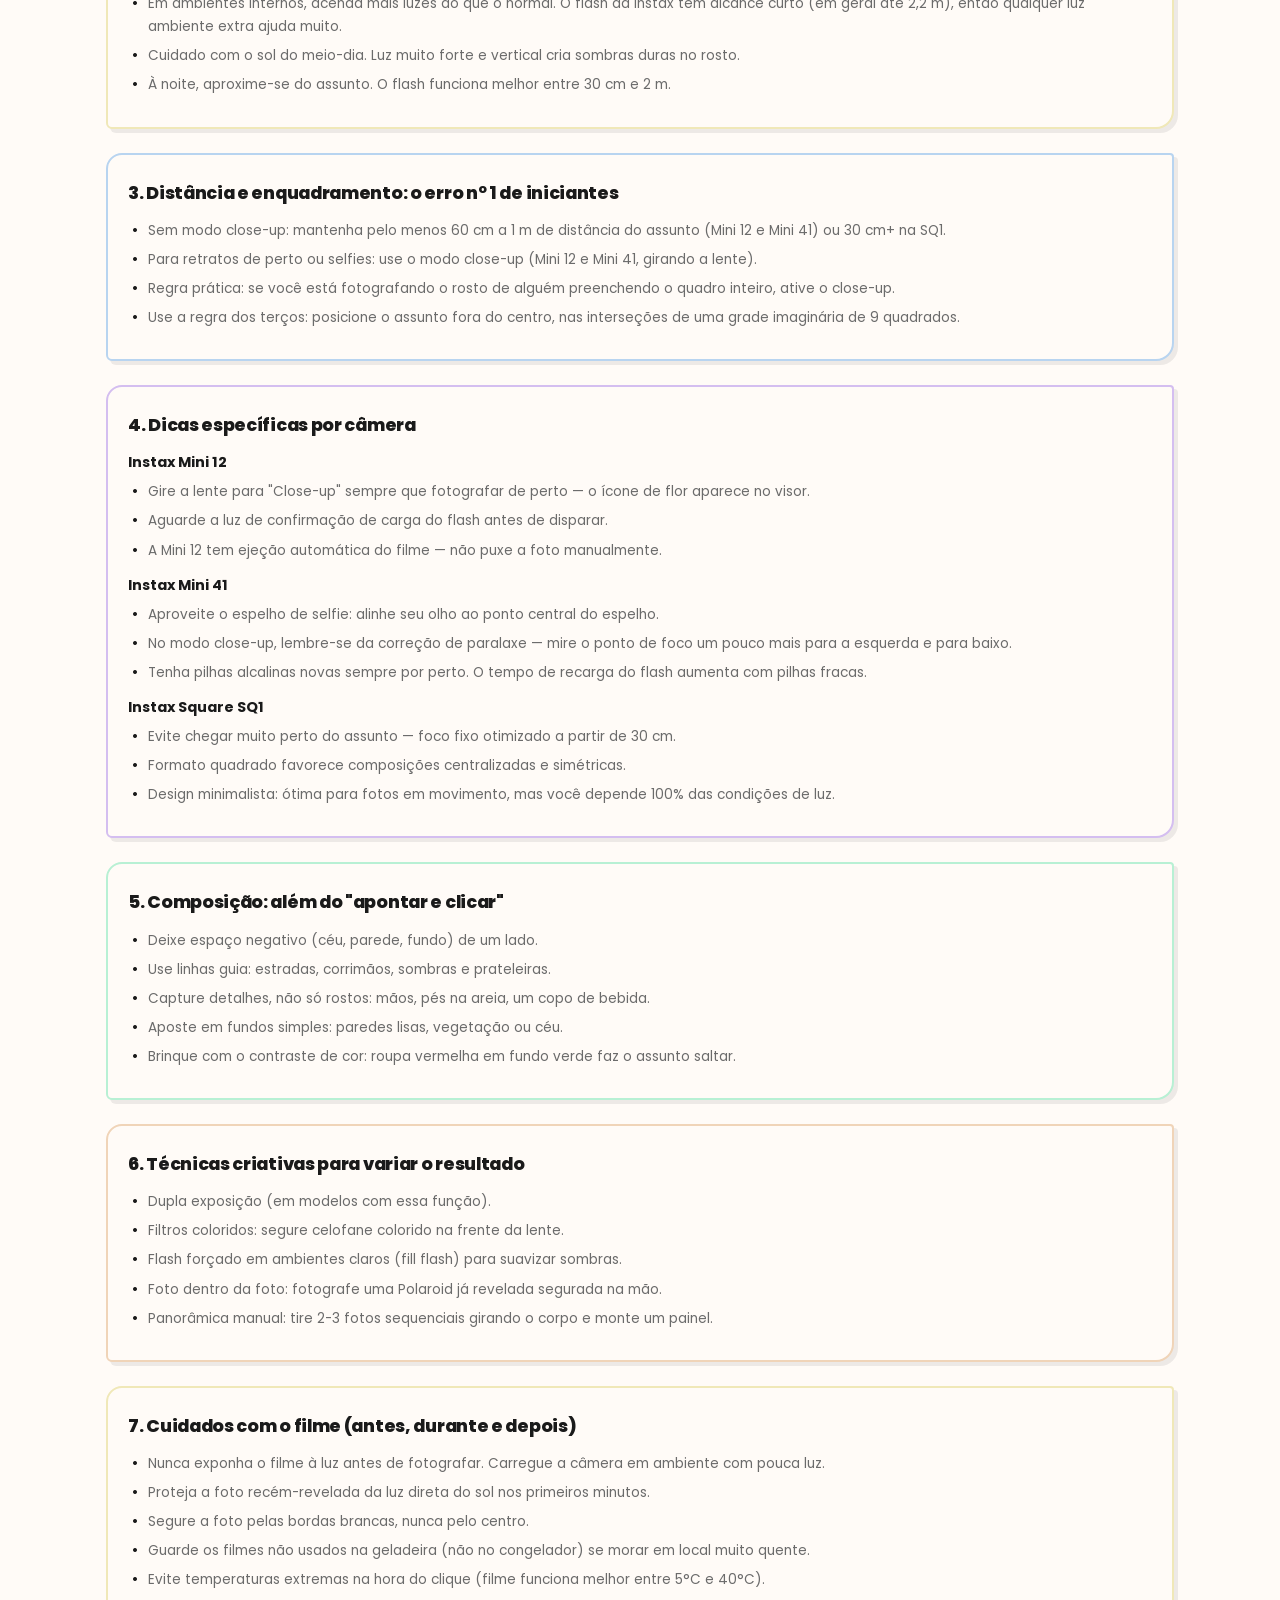
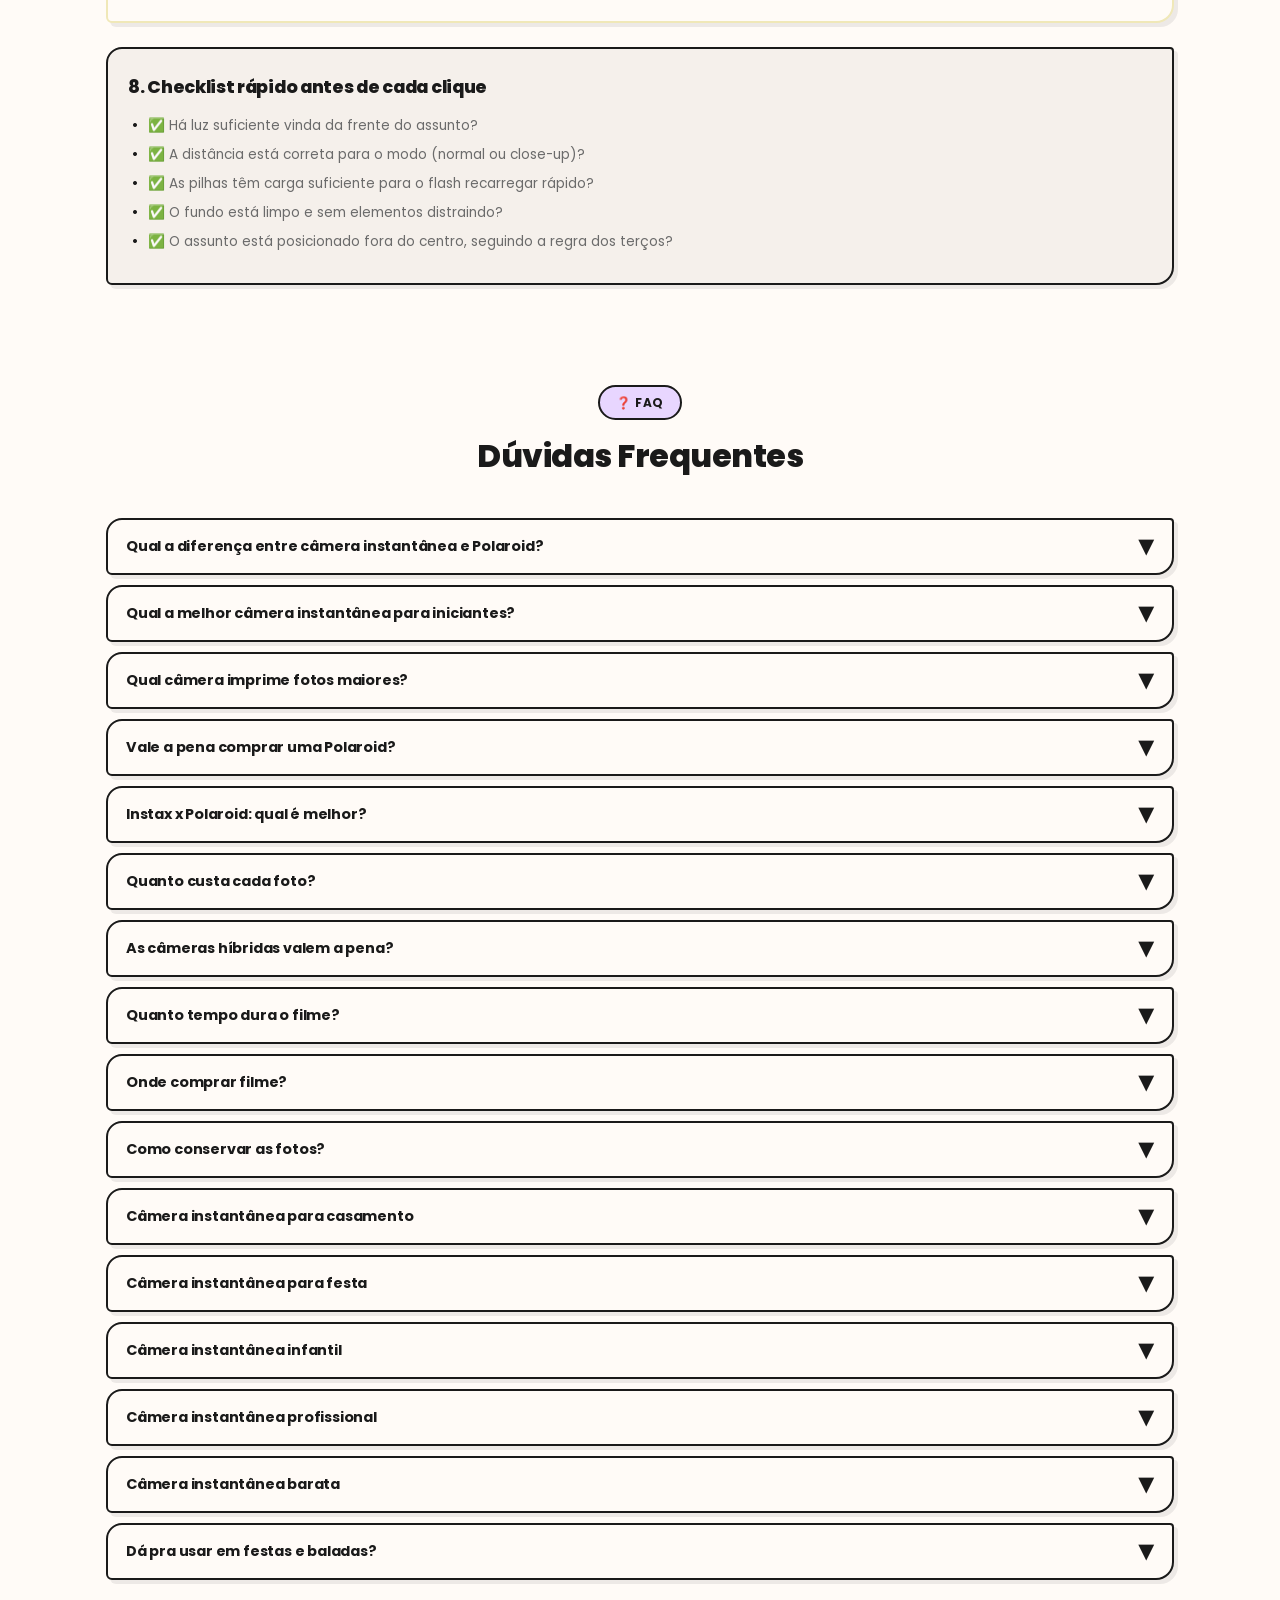
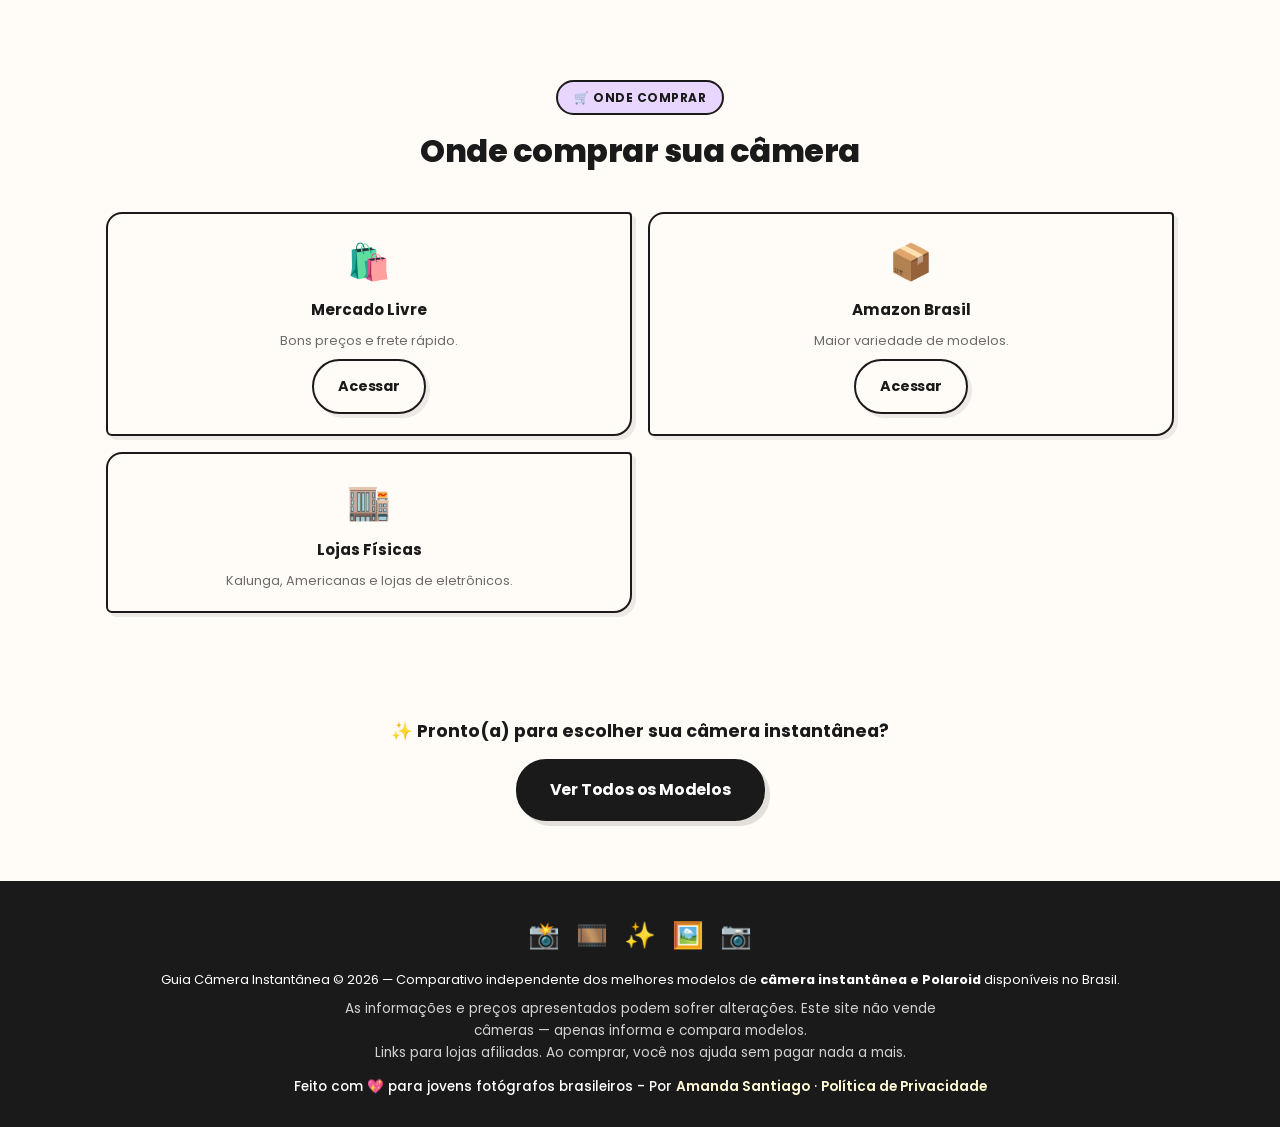
==== commit 2bc8a296: "Fundacao SEO/Ads: corrige links quebrados da Amazon, hospeda imagens localmente, adiciona politica d" ====
--- a/index.html
+++ b/index.html
@@ -3,13 +3,23 @@
 <head>
     <meta charset="UTF-8">
     <meta name="viewport" content="width=device-width, initial-scale=1.0">
+
+    <!-- Google tag (gtag.js) -->
+    <script async src="https://www.googletagmanager.com/gtag/js?id=G-RZNXE3PW3G"></script>
+    <script>
+        window.dataLayer = window.dataLayer || [];
+        function gtag(){dataLayer.push(arguments);}
+        gtag('js', new Date());
+        gtag('config', 'G-RZNXE3PW3G');
+    </script>
+
     <title>Melhor Câmera Instantânea 2026: Comparativo das Câmeras Polaroid e Instax</title>
     <meta name="description" content="Guia completo com comparativo das melhores câmeras instantâneas. Tutoriais em vídeo, dicas para fotos incríveis, análise de filmes e FAQ. Confira Mini 12, Mini 41, SQ1, Mini Evo, LiPlay e Polaroid Now.">
     <meta name="robots" content="index, follow">
     <link rel="canonical" href="https://dicasinstax.com.br/">
 
     <!-- Preload da imagem principal -->
-    <link rel="preload" as="image" href="https://deepseek.com.br/wp-content/uploads/2026/06/melhor_camera_instantanea.webp" type="image/webp">
+    <link rel="preload" as="image" href="https://dicasinstax.com.br/imagens/melhor_camera_instantanea.webp" type="image/webp">
 
     <!-- Favicon SVG 48x48 -->
     <link rel="icon" type="image/svg+xml" href="data:image/svg+xml,%3Csvg xmlns='http://www.w3.org/2000/svg' viewBox='0 0 48 48' fill='none'%3E%3Crect x='8' y='12' width='32' height='24' rx='5' stroke='%231a1a1a' stroke-width='2.5' fill='%23FFD6E0'/%3E%3Ccircle cx='24' cy='22' r='8' stroke='%231a1a1a' stroke-width='2.5' fill='%23FFFBF7'/%3E%3Ccircle cx='24' cy='22' r='3' fill='%231a1a1a'/%3E%3Crect x='17' y='8' width='14' height='6' rx='3' stroke='%231a1a1a' stroke-width='2.5' fill='%23FFFBD6'/%3E%3Crect x='18' y='34' width='12' height='8' rx='1.5' stroke='%231a1a1a' stroke-width='2' fill='%23FFFBF7' transform='rotate(-5, 18, 34)'/%3E%3C/svg%3E">
@@ -18,13 +28,13 @@
     <meta property="og:type" content="website">
     <meta property="og:title" content="Melhor Câmera Instantânea 2026: Comparativo das Câmeras Polaroid e Instax">
     <meta property="og:description" content="Compare as câmeras instantâneas mais populares do Brasil. Tutoriais, dicas e análises completas.">
-    <meta property="og:image" content="https://deepseek.com.br/wp-content/uploads/2026/06/melhor_camera_instantanea.webp">
+    <meta property="og:image" content="https://dicasinstax.com.br/imagens/melhor_camera_instantanea.webp">
     <meta property="og:url" content="https://dicasinstax.com.br/">
     <meta property="og:locale" content="pt_BR">
     <meta name="twitter:card" content="summary_large_image">
     <meta name="twitter:title" content="Melhor Câmera Instantânea 2026: Comparativo das Câmeras Polaroid e Instax">
     <meta name="twitter:description" content="Compare as câmeras instantâneas mais populares. Tutoriais, dicas e análises completas.">
-    <meta name="twitter:image" content="https://deepseek.com.br/wp-content/uploads/2026/06/melhor_camera_instantanea.webp">
+    <meta name="twitter:image" content="https://dicasinstax.com.br/imagens/melhor_camera_instantanea.webp">
 
     <!-- Schema: Breadcrumb -->
     <script type="application/ld+json">
@@ -50,7 +60,7 @@
             "datePublished": "2026-06-26",
             "dateModified": "2026-07-03",
             "mainEntityOfPage": "https://dicasinstax.com.br/",
-            "image": "https://deepseek.com.br/wp-content/uploads/2026/06/melhor_camera_instantanea.webp",
+            "image": "https://dicasinstax.com.br/imagens/melhor_camera_instantanea.webp",
             "articleSection": "Fotografia",
             "wordCount": 8500
         }
@@ -141,7 +151,7 @@
             "@type": "Product",
             "name": "Fujifilm Instax Mini 12",
             "brand": { "@type": "Brand", "name": "Fujifilm" },
-            "image": "https://deepseek.com.br/wp-content/uploads/2026/06/mini_instax12.webp",
+            "image": "https://dicasinstax.com.br/imagens/mini_instax12.webp",
             "description": "Câmera instantânea mais vendida no Brasil com exposição automática avançada e modo selfie",
             "offers": { "@type": "AggregateOffer", "lowPrice": 450, "highPrice": 550, "priceCurrency": "BRL" },
             "review": {
@@ -1027,7 +1037,7 @@
             font-size: 1.6rem;
         }
         .footer .disclaimer {
-            font-size: 0.7rem;
+            font-size: 0.85rem;
             opacity: 0.8;
             margin-top: 8px;
             max-width: 600px;
@@ -1174,7 +1184,7 @@
     <main class="main" id="conteudo-principal">
         <!-- Hero -->
         <section class="hero" aria-labelledby="hero-titulo">
-            <img src="https://deepseek.com.br/wp-content/uploads/2026/06/melhor_camera_instantanea.webp" alt="Melhor câmera instantânea 2026: comparativo completo" class="hero-img" width="260" height="260" loading="eager" fetchpriority="high">
+            <img src="https://dicasinstax.com.br/imagens/melhor_camera_instantanea.webp" alt="Melhor câmera instantânea 2026: comparativo completo" class="hero-img" width="260" height="260" loading="eager" fetchpriority="high">
             <span class="hero-tag">📸 Guia Definitivo 2026</span>
             <h1 id="hero-titulo">Melhor <span>câmera instantânea</span> em 2026: comparativo das câmeras Polaroid e Instax</h1>
             <p>Comparativo completo, tutoriais em vídeo e dicas profissionais para fotos incríveis.</p>
@@ -1183,6 +1193,8 @@
                 <a href="#dicas-fotos" class="btn btn-secundario">Dicas para Fotos</a>
             </div>
         </section>
+
+        <p class="aviso-afiliado" style="text-align:center;font-size:0.8rem;color:var(--cinza);max-width:600px;margin:0 auto 24px;">💛 Este site contém links de afiliados — podemos ganhar uma comissão em compras qualificadas, sem custo extra para você.</p>
 
         <!-- TOC -->
         <nav class="toc" aria-label="Índice do guia">
@@ -1221,9 +1233,9 @@
                 <p>Praticidade, design e facilidade de encontrar filme de reposição.</p>
             </div>
             <div class="cards-grid">
-                <article class="card card-cor--rosa"><span class="card-badge destaque">Mais Vendida</span><div class="card-img-wrap"><img src="https://deepseek.com.br/wp-content/uploads/2026/06/mini_instax12.webp" alt="Câmera instantânea Fujifilm Instax Mini 12" loading="lazy" width="140" height="140"></div><h3>Fujifilm Instax Mini 12</h3><div class="review-stars">★★★★★ 4.8</div><div class="card-preco">R$ 450–550 <small>média</small></div><p class="card-info">Exposição automática avançada, modo selfie integrado e design leve em cores candy.</p><div class="card-tags"><span>🎯 Fácil</span><span>🪞 Selfie</span><span>🌈 Cores</span></div><div class="card-botoes-duplo"><a href="https://meli.la/2Nvm8rD" target="_blank" rel="noopener noreferrer" class="btn btn-mercado">🛒 Mercado Livre</a><a href="https://link.amazon/B08E8SunG" target="_blank" rel="noopener noreferrer" class="btn btn-amazon">📦 Amazon</a></div></article>
-                <article class="card card-cor--azul"><span class="card-badge">Robusta</span><div class="card-img-wrap"><img src="https://deepseek.com.br/wp-content/uploads/2026/06/mini_instax41.webp" alt="Câmera instantânea Fujifilm Instax Mini 41" loading="lazy" width="140" height="140"></div><h3>Fujifilm Instax Mini 41</h3><div class="review-stars">★★★★☆ 4.6</div><div class="card-preco">R$ 550–650 <small>média</small></div><p class="card-info">Visual robusto e clássico em tons escuros. Ideal para eventos e viagens.</p><div class="card-tags"><span>💪 Robusta</span><span>🎨 Clássico</span><span>🎉 Eventos</span></div><div class="card-botoes-duplo"><a href="https://meli.la/1bbPjf8" target="_blank" rel="noopener noreferrer" class="btn btn-mercado">🛒 Mercado Livre</a><a href="https://link.amazon/B0cKl6ks9" target="_blank" rel="noopener noreferrer" class="btn btn-amazon">📦 Amazon</a></div></article>
-                <article class="card card-cor--lilas"><span class="card-badge">Quadrado</span><div class="card-img-wrap"><img src="https://deepseek.com.br/wp-content/uploads/2026/06/instax_square.webp" alt="Câmera instantânea Fujifilm Instax Square SQ1" loading="lazy" width="140" height="140"></div><h3>Fujifilm Instax Square SQ1</h3><div class="review-stars">★★★★☆ 4.5</div><div class="card-preco">R$ 650–750 <small>média</small></div><p class="card-info">Foto quadrada 1,5x maior. Estilo vintage com simplicidade total.</p><div class="card-tags"><span>🔲 Quadrado</span><span>📷 Vintage</span><span>✨ Maior</span></div><div class="card-botoes-duplo"><a href="https://meli.la/1MuNSJE" target="_blank" rel="noopener noreferrer" class="btn btn-mercado">🛒 Mercado Livre</a><a href="https://link.amazon/B07pb4xen" target="_blank" rel="noopener noreferrer" class="btn btn-amazon">📦 Amazon</a></div></article>
+                <article class="card card-cor--rosa"><span class="card-badge destaque">Mais Vendida</span><div class="card-img-wrap"><img src="/imagens/mini_instax12.webp" alt="Câmera instantânea Fujifilm Instax Mini 12" loading="lazy" width="140" height="140"></div><h3>Fujifilm Instax Mini 12</h3><div class="review-stars">★★★★★ 4.8</div><div class="card-preco">R$ 450–550 <small>média</small></div><p class="card-info">Exposição automática avançada, modo selfie integrado e design leve em cores candy.</p><div class="card-tags"><span>🎯 Fácil</span><span>🪞 Selfie</span><span>🌈 Cores</span></div><div class="card-botoes-duplo"><a href="https://meli.la/1U2vpXr" target="_blank" rel="sponsored noopener noreferrer" class="btn btn-mercado">🛒 Mercado Livre</a><a href="https://www.amazon.com.br/dp/B0BWNYBRNL?th=1&linkCode=ll2&tag=mpi0f2-20&linkId=94e8bebb52dc3b5b246bee18c4ee4e28&ref_=as_li_ss_tl" target="_blank" rel="sponsored noopener noreferrer" class="btn btn-amazon">📦 Amazon</a></div></article>
+                <article class="card card-cor--azul"><span class="card-badge">Robusta</span><div class="card-img-wrap"><img src="/imagens/mini_instax41.webp" alt="Câmera instantânea Fujifilm Instax Mini 41" loading="lazy" width="140" height="140"></div><h3>Fujifilm Instax Mini 41</h3><div class="review-stars">★★★★☆ 4.6</div><div class="card-preco">R$ 550–650 <small>média</small></div><p class="card-info">Visual robusto e clássico em tons escuros. Ideal para eventos e viagens.</p><div class="card-tags"><span>💪 Robusta</span><span>🎨 Clássico</span><span>🎉 Eventos</span></div><div class="card-botoes-duplo"><a href="https://meli.la/1MPzVRX" target="_blank" rel="sponsored noopener noreferrer" class="btn btn-mercado">🛒 Mercado Livre</a><a href="https://www.amazon.com.br/dp/B0F2V7RKXH?&linkCode=ll2&tag=mpi0f2-20&linkId=703d3fd3ae9b45af0eb3bdb9b5dc8819&ref_=as_li_ss_tl" target="_blank" rel="sponsored noopener noreferrer" class="btn btn-amazon">📦 Amazon</a></div></article>
+                <article class="card card-cor--lilas"><span class="card-badge">Quadrado</span><div class="card-img-wrap"><img src="/imagens/instax_square.webp" alt="Câmera instantânea Fujifilm Instax Square SQ1" loading="lazy" width="140" height="140"></div><h3>Fujifilm Instax Square SQ1</h3><div class="review-stars">★★★★☆ 4.5</div><div class="card-preco">R$ 650–750 <small>média</small></div><p class="card-info">Foto quadrada 1,5x maior. Estilo vintage com simplicidade total.</p><div class="card-tags"><span>🔲 Quadrado</span><span>📷 Vintage</span><span>✨ Maior</span></div><div class="card-botoes-duplo"><a href="https://meli.la/2nxDVsT" target="_blank" rel="sponsored noopener noreferrer" class="btn btn-mercado">🛒 Mercado Livre</a><a href="https://www.amazon.com.br/dp/B08G5YV1Q6?th=1&linkCode=ll2&tag=mpi0f2-20&linkId=722955d2515018d8143f04d3fa3ca183&ref_=as_li_ss_tl" target="_blank" rel="sponsored noopener noreferrer" class="btn btn-amazon">📦 Amazon</a></div></article>
             </div>
         </section>
 
@@ -1231,9 +1243,9 @@
         <section class="secao" id="viralizaram" aria-labelledby="titulo-virais">
             <div class="secao-header"><span class="tag">🔥 TikTok & Instagram</span><h2 id="titulo-virais">As Câmeras que Viralizaram</h2><p>Modelos híbridos e ultra-estéticos que dominaram o feed.</p></div>
             <div class="cards-grid">
-                <article class="card card-cor--verde"><span class="card-badge viral">Viral</span><div class="card-img-wrap"><img src="https://deepseek.com.br/wp-content/uploads/2026/06/mini_evo.webp" alt="Fujifilm Instax Mini Evo" loading="lazy" width="140" height="140"></div><h3>Fujifilm Instax Mini Evo</h3><div class="review-stars">★★★★★ 4.9</div><div class="card-preco">R$ 1.200–1.400</div><p class="card-info">Câmera híbrida com tela LCD, 100 efeitos e economia total de filme.</p><div class="card-botoes-duplo"><a href="https://meli.la/2Y7zQMV" target="_blank" rel="noopener noreferrer" class="btn btn-mercado">🛒 Mercado Livre</a><a href="https://link.amazon/B05ekti47" target="_blank" rel="noopener noreferrer" class="btn btn-amazon">📦 Amazon</a></div></article>
-                <article class="card card-cor--pessego"><span class="card-badge viral">QR Code</span><div class="card-img-wrap"><img src="https://deepseek.com.br/wp-content/uploads/2026/06/mini_liplay.webp" alt="Fujifilm Instax Mini LiPlay" loading="lazy" width="140" height="140"></div><h3>Fujifilm Instax Mini LiPlay</h3><div class="review-stars">★★★★☆ 4.4</div><div class="card-preco">R$ 900–1.100</div><p class="card-info">Compacta e híbrida. Grava áudio e gera QR Code na foto.</p><div class="card-botoes-duplo"><a href="https://meli.la/1XdtBfh" target="_blank" rel="noopener noreferrer" class="btn btn-mercado">🛒 Mercado Livre</a><a href="https://link.amazon/B080jH6jf" target="_blank" rel="noopener noreferrer" class="btn btn-amazon">📦 Amazon</a></div></article>
-                <article class="card card-cor--amarelo"><span class="card-badge viral">Clássico</span><div class="card-img-wrap"><img src="https://deepseek.com.br/wp-content/uploads/2026/06/Polaroid_Now_Geracao_2.webp" alt="Polaroid Now Geração 2" loading="lazy" width="140" height="140"></div><h3>Polaroid Now Geração 2</h3><div class="review-stars">★★★★☆ 4.3</div><div class="card-preco">R$ 800–1.000</div><p class="card-info">Fotos grandes, foco automático e modo dupla exposição.</p><div class="card-botoes-duplo"><a href="https://meli.la/2oKUPio" target="_blank" rel="noopener noreferrer" class="btn btn-mercado">🛒 Mercado Livre</a><a href="https://link.amazon/B0fcwYtZo" target="_blank" rel="noopener noreferrer" class="btn btn-amazon">📦 Amazon</a></div></article>
+                <article class="card card-cor--verde"><span class="card-badge viral">Viral</span><div class="card-img-wrap"><img src="/imagens/mini_evo.webp" alt="Fujifilm Instax Mini Evo" loading="lazy" width="140" height="140"></div><h3>Fujifilm Instax Mini Evo</h3><div class="review-stars">★★★★★ 4.9</div><div class="card-preco">R$ 1.200–1.400</div><p class="card-info">Câmera híbrida com tela LCD, 100 efeitos e economia total de filme.</p><div class="card-botoes-duplo"><a href="https://meli.la/23v4uTP" target="_blank" rel="sponsored noopener noreferrer" class="btn btn-mercado">🛒 Mercado Livre</a><a href="https://www.amazon.com.br/dp/B09M4DKBQ9?th=1&linkCode=ll2&tag=mpi0f2-20&linkId=d431f0204a350df3ce0a853d60818642&ref_=as_li_ss_tl" target="_blank" rel="sponsored noopener noreferrer" class="btn btn-amazon">📦 Amazon</a></div></article>
+                <article class="card card-cor--pessego"><span class="card-badge viral">QR Code</span><div class="card-img-wrap"><img src="/imagens/mini_liplay.webp" alt="Fujifilm Instax Mini LiPlay" loading="lazy" width="140" height="140"></div><h3>Fujifilm Instax Mini LiPlay</h3><div class="review-stars">★★★★☆ 4.4</div><div class="card-preco">R$ 900–1.100</div><p class="card-info">Compacta e híbrida. Grava áudio e gera QR Code na foto.</p><div class="card-botoes-duplo"><a href="https://meli.la/2nksKqv" target="_blank" rel="sponsored noopener noreferrer" class="btn btn-mercado">🛒 Mercado Livre</a><a href="https://www.amazon.com.br/dp/B07SH2S36Q?&linkCode=ll2&tag=mpi0f2-20&linkId=4b1686aa3e7bab83b18a7feab9a93370&ref_=as_li_ss_tl" target="_blank" rel="sponsored noopener noreferrer" class="btn btn-amazon">📦 Amazon</a></div></article>
+                <article class="card card-cor--amarelo"><span class="card-badge viral">Clássico</span><div class="card-img-wrap"><img src="/imagens/Polaroid_Now_Geracao_2.webp" alt="Polaroid Now Geração 2" loading="lazy" width="140" height="140"></div><h3>Polaroid Now Geração 2</h3><div class="review-stars">★★★★☆ 4.3</div><div class="card-preco">R$ 800–1.000</div><p class="card-info">Fotos grandes, foco automático e modo dupla exposição.</p><div class="card-botoes-duplo"><a href="https://meli.la/2wmZvke" target="_blank" rel="sponsored noopener noreferrer" class="btn btn-mercado">🛒 Mercado Livre</a><a href="https://www.amazon.com.br/dp/B0BVNMQ2XL?th=1&linkCode=ll2&tag=mpi0f2-20&linkId=33f6ba1901df8d269fcfbf0d8db4334b&ref_=as_li_ss_tl" target="_blank" rel="sponsored noopener noreferrer" class="btn btn-amazon">📦 Amazon</a></div></article>
             </div>
         </section>
 
@@ -1255,9 +1267,9 @@
         <section class="secao" id="filmes" aria-labelledby="titulo-filmes">
             <div class="secao-header"><span class="tag">🎞️ Filmes</span><h2 id="titulo-filmes">Qual filme cada câmera usa?</h2></div>
             <div class="cards-grid">
-                <div class="filme-card" style="border-color:var(--rosa-escuro);"><span class="filme-icone">📦</span><h4>Instax Mini Film</h4><p class="filme-info">54×86mm · 10 fotos · R$50–80</p><p class="filme-compativeis">✓ Mini 12, 41, Evo, LiPlay</p><a href="https://meli.la/1vZiPXS" target="_blank" rel="noopener noreferrer" class="btn btn-secundario">Comprar</a></div>
-                <div class="filme-card" style="border-color:var(--lilas-escuro);"><span class="filme-icone">📦</span><h4>Instax Square Film</h4><p class="filme-info">62×62mm · 10 fotos · R$70–100</p><p class="filme-compativeis">✓ SQ1</p><a href="https://meli.la/2TGrz5F" target="_blank" rel="noopener noreferrer" class="btn btn-secundario">Comprar</a></div>
-                <div class="filme-card" style="border-color:var(--pessego-escuro);"><span class="filme-icone">📦</span><h4>Polaroid i-Type</h4><p class="filme-info">79×79mm · 8 fotos · R$120–160</p><p class="filme-compativeis">✓ Polaroid Now G2</p><a href="https://meli.la/2iXg9TF" target="_blank" rel="noopener noreferrer" class="btn btn-secundario">Comprar</a></div>
+                <div class="filme-card" style="border-color:var(--rosa-escuro);"><span class="filme-icone">📦</span><h4>Instax Mini Film</h4><p class="filme-info">54×86mm · 10 fotos · R$50–80</p><p class="filme-compativeis">✓ Mini 12, 41, Evo, LiPlay</p><a href="https://meli.la/1hqhKcx" target="_blank" rel="sponsored noopener noreferrer" class="btn btn-secundario">Comprar</a></div>
+                <div class="filme-card" style="border-color:var(--lilas-escuro);"><span class="filme-icone">📦</span><h4>Instax Square Film</h4><p class="filme-info">62×62mm · 10 fotos · R$70–100</p><p class="filme-compativeis">✓ SQ1</p><a href="https://meli.la/2cTXHXF" target="_blank" rel="sponsored noopener noreferrer" class="btn btn-secundario">Comprar</a></div>
+                <div class="filme-card" style="border-color:var(--pessego-escuro);"><span class="filme-icone">📦</span><h4>Polaroid i-Type</h4><p class="filme-info">79×79mm · 8 fotos · R$120–160</p><p class="filme-compativeis">✓ Polaroid Now G2</p><a href="https://meli.la/1dj8GJW" target="_blank" rel="sponsored noopener noreferrer" class="btn btn-secundario">Comprar</a></div>
             </div>
         </section>
 
@@ -1374,8 +1386,8 @@
         <section class="secao" id="onde-comprar" aria-labelledby="titulo-comprar">
             <div class="secao-header"><span class="tag">🛒 Onde Comprar</span><h2 id="titulo-comprar">Onde comprar sua câmera</h2></div>
             <div class="porque-grid">
-                <div class="porque-item"><span class="porque-icone">🛍️</span><h3>Mercado Livre</h3><p>Bons preços e frete rápido.</p><a href="https://meli.la/2Nvm8rD" target="_blank" rel="noopener noreferrer" class="btn btn-secundario">Acessar</a></div>
-                <div class="porque-item"><span class="porque-icone">📦</span><h3>Amazon Brasil</h3><p>Maior variedade de modelos.</p><a href="https://link.amazon/B08E8SunG" target="_blank" rel="noopener noreferrer" class="btn btn-secundario">Acessar</a></div>
+                <div class="porque-item"><span class="porque-icone">🛍️</span><h3>Mercado Livre</h3><p>Bons preços e frete rápido.</p><a href="https://meli.la/1U2vpXr" target="_blank" rel="sponsored noopener noreferrer" class="btn btn-secundario">Acessar</a></div>
+                <div class="porque-item"><span class="porque-icone">📦</span><h3>Amazon Brasil</h3><p>Maior variedade de modelos.</p><a href="https://www.amazon.com.br/dp/B0BWNYBRNL?th=1&linkCode=ll2&tag=mpi0f2-20&linkId=94e8bebb52dc3b5b246bee18c4ee4e28&ref_=as_li_ss_tl" target="_blank" rel="sponsored noopener noreferrer" class="btn btn-secundario">Acessar</a></div>
                 <div class="porque-item"><span class="porque-icone">🏬</span><h3>Lojas Físicas</h3><p>Kalunga, Americanas e lojas de eletrônicos.</p></div>
             </div>
         </section>
@@ -1390,7 +1402,7 @@
         <div class="footer-doodle" aria-hidden="true"><span>📸</span><span>🎞️</span><span>✨</span><span>🖼️</span><span>📷</span></div>
         <p>Guia Câmera Instantânea © 2026 — Comparativo independente dos melhores modelos de <strong>câmera instantânea e Polaroid</strong> disponíveis no Brasil.</p>
         <div class="disclaimer"><p>As informações e preços apresentados podem sofrer alterações. Este site não vende câmeras — apenas informa e compara modelos.<br>Links para lojas afiliadas. Ao comprar, você nos ajuda sem pagar nada a mais.</p></div>
-        <p class="assinatura">Feito com 💖 para jovens fotógrafos brasileiros - Por <a href="https://about.me/amanda.santiago" target="_blank" rel="noopener noreferrer">Amanda Santiago</a></p>
+        <p class="assinatura">Feito com 💖 para jovens fotógrafos brasileiros - Por <a href="https://about.me/amanda.santiago" target="_blank" rel="noopener noreferrer">Amanda Santiago</a> · <a href="/politica-de-privacidade.html">Política de Privacidade</a></p>
     </footer>
 
     <button class="back-to-top" id="backToTop" aria-label="Voltar ao topo">↑</button>
@@ -1432,6 +1444,20 @@
                 el.style.opacity = '0'; el.style.transform = 'translateY(18px)'; el.style.transition = 'opacity 0.5s ease, transform 0.5s ease'; observer.observe(el);
             });
             setTimeout(() => { document.querySelectorAll('.card, .guia-card, .faq-item, .tabela-wrapper, .porque-item, .filme-card, .dica-economia, .dica-bloco, .video-card').forEach((el, i) => { el.style.transitionDelay = (i * 0.04) + 's'; }); }, 200);
+            // Rastreamento de clique em links de afiliado (Mercado Livre / Amazon)
+            document.addEventListener('click', (e) => {
+                const link = e.target.closest('a[href*="meli.la"], a[href*="amazon.com.br"]');
+                if (!link || typeof gtag !== 'function') return;
+                const card = link.closest('article, .filme-card, .porque-item');
+                const produto = card ? (card.querySelector('h3, h4')?.textContent.trim() || 'desconhecido') : 'desconhecido';
+                const loja = link.href.includes('meli.la') ? 'Mercado Livre' : 'Amazon';
+                gtag('event', 'clique_afiliado', {
+                    produto: produto,
+                    loja: loja,
+                    link_url: link.href
+                });
+            });
+
             updateBackToTop();
         })();
     </script>
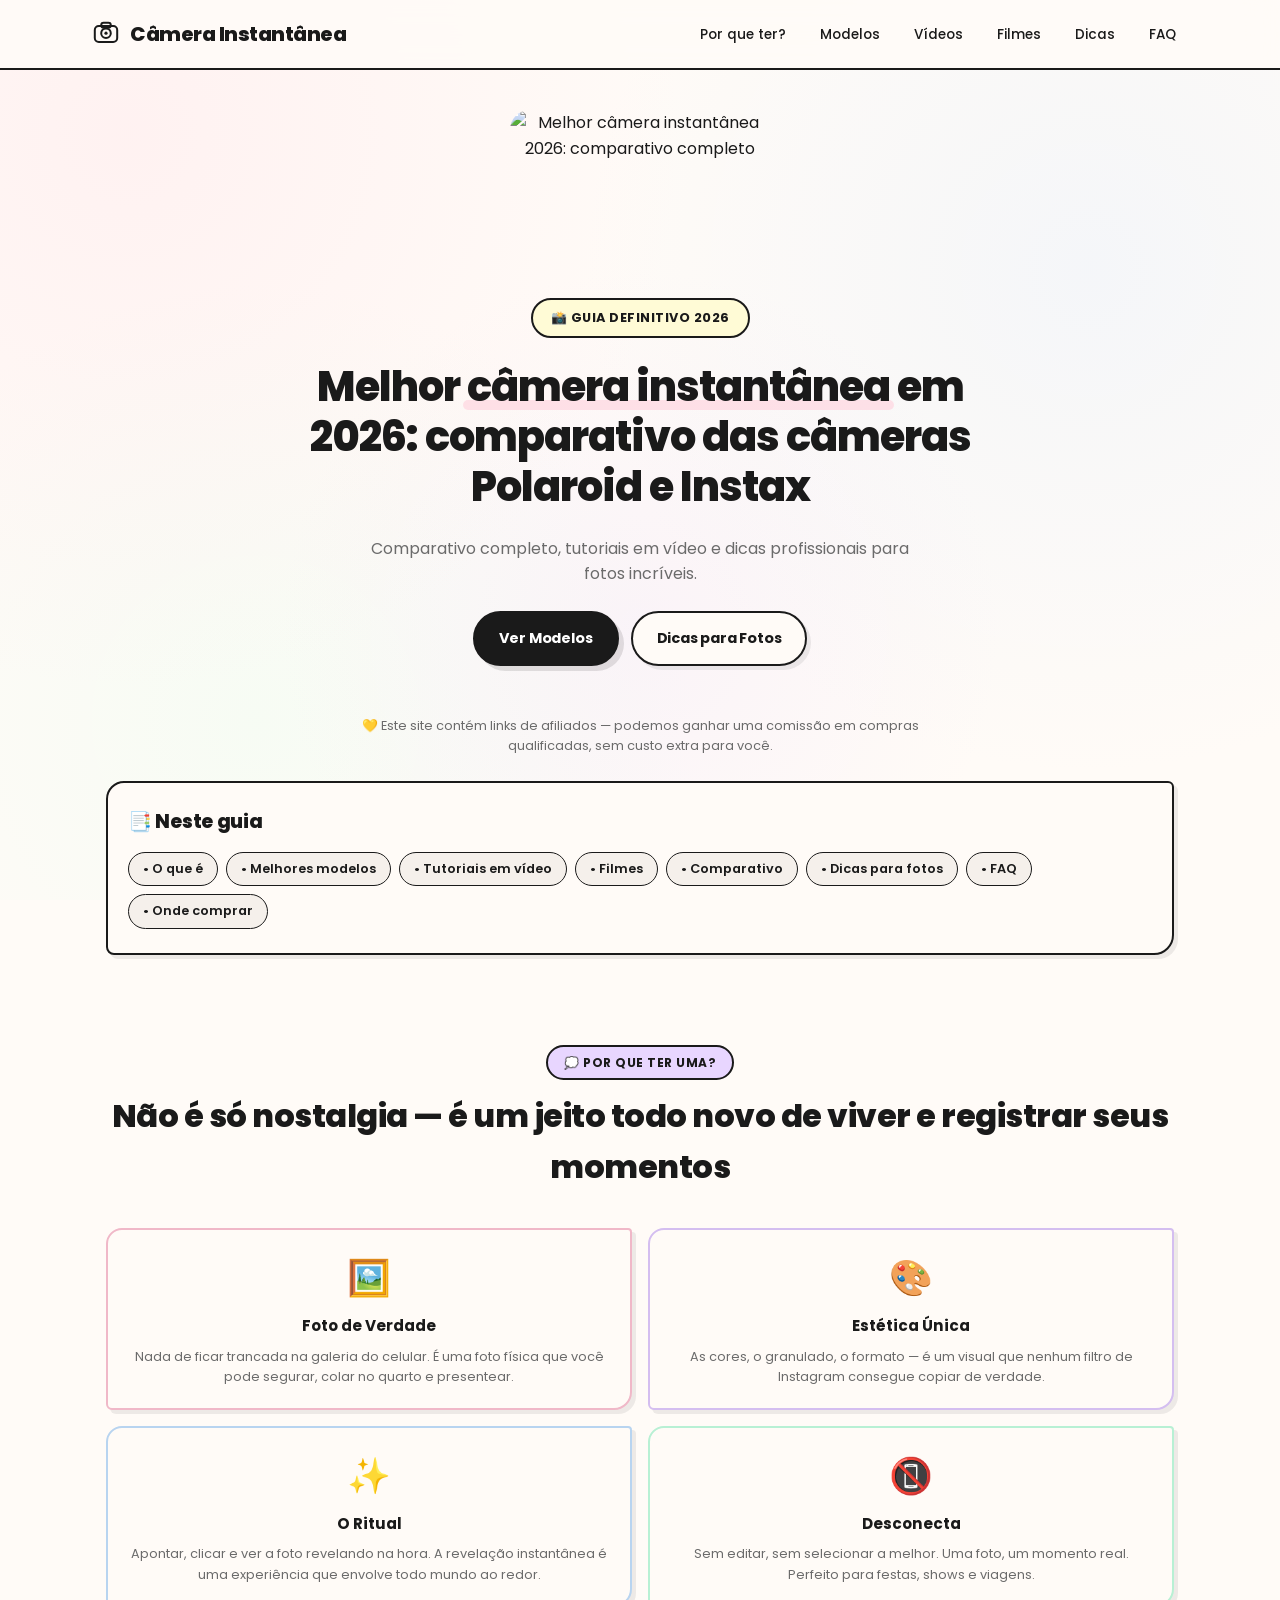
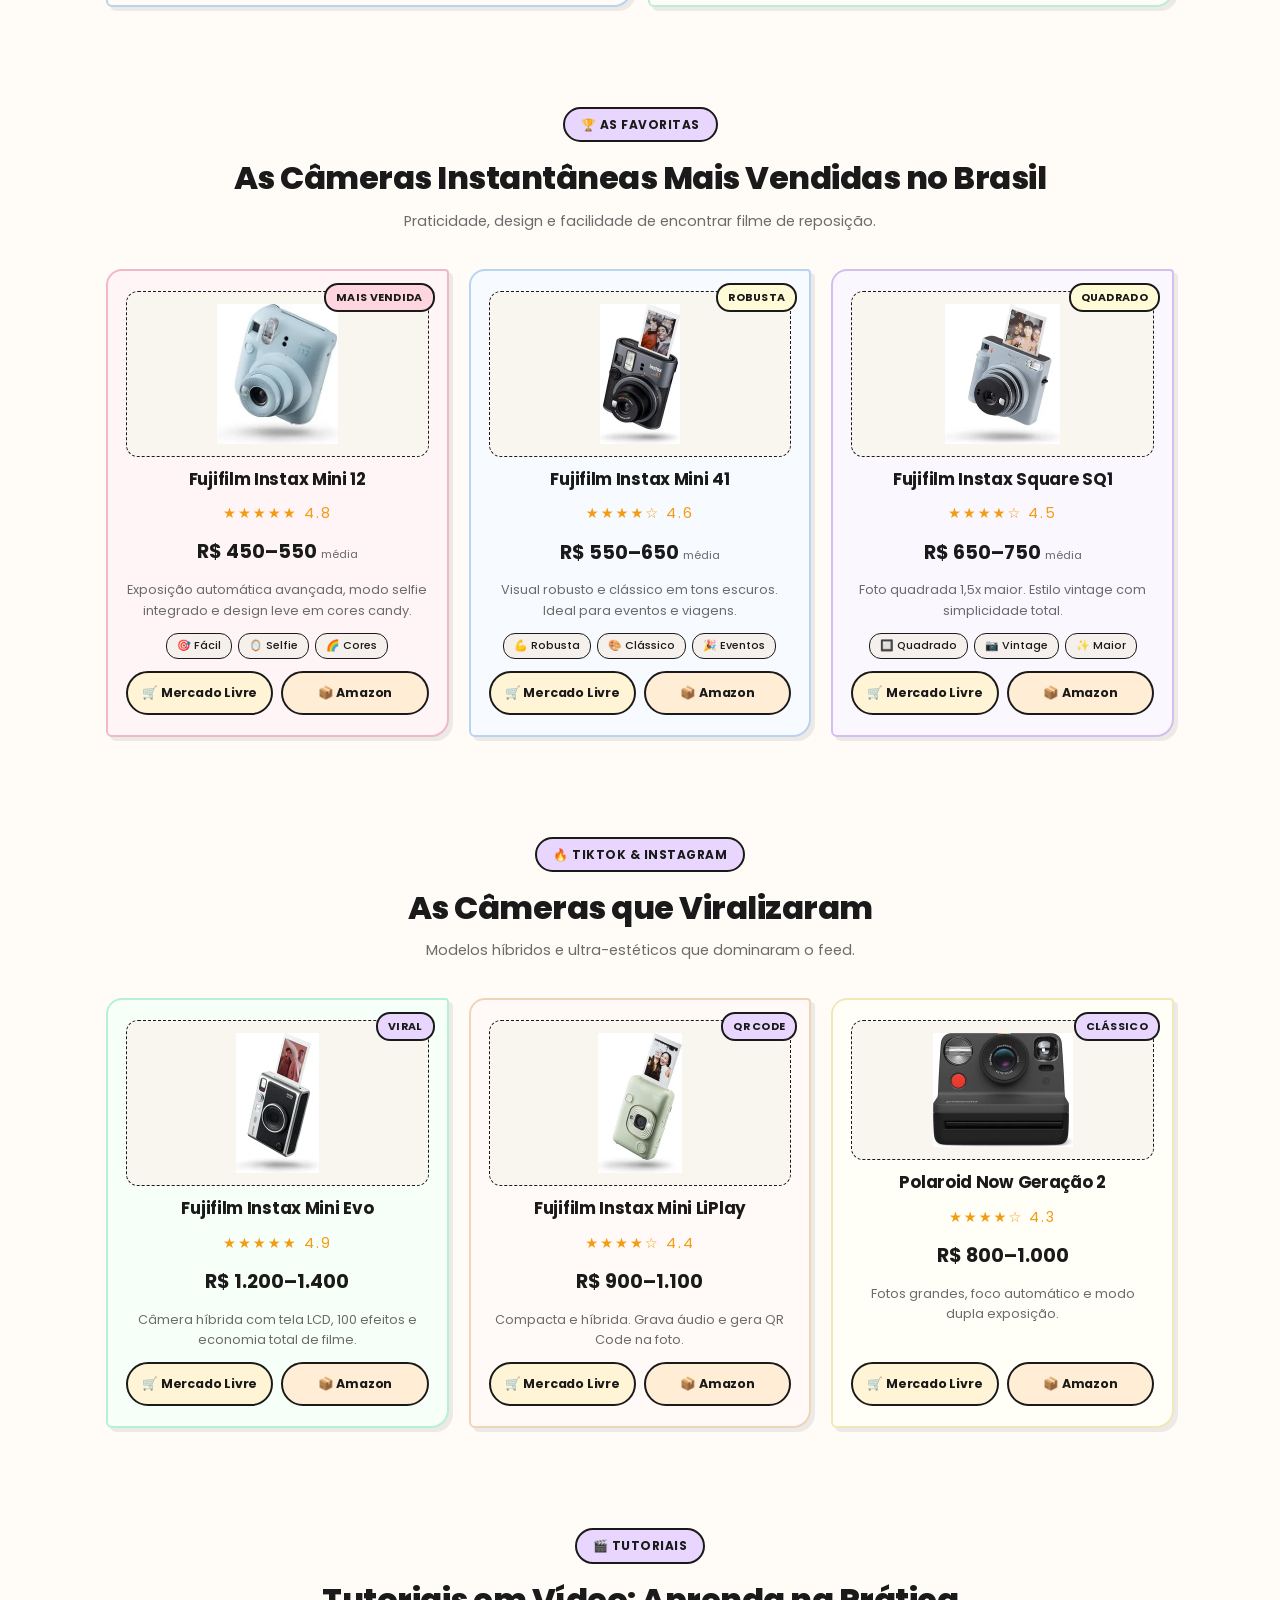
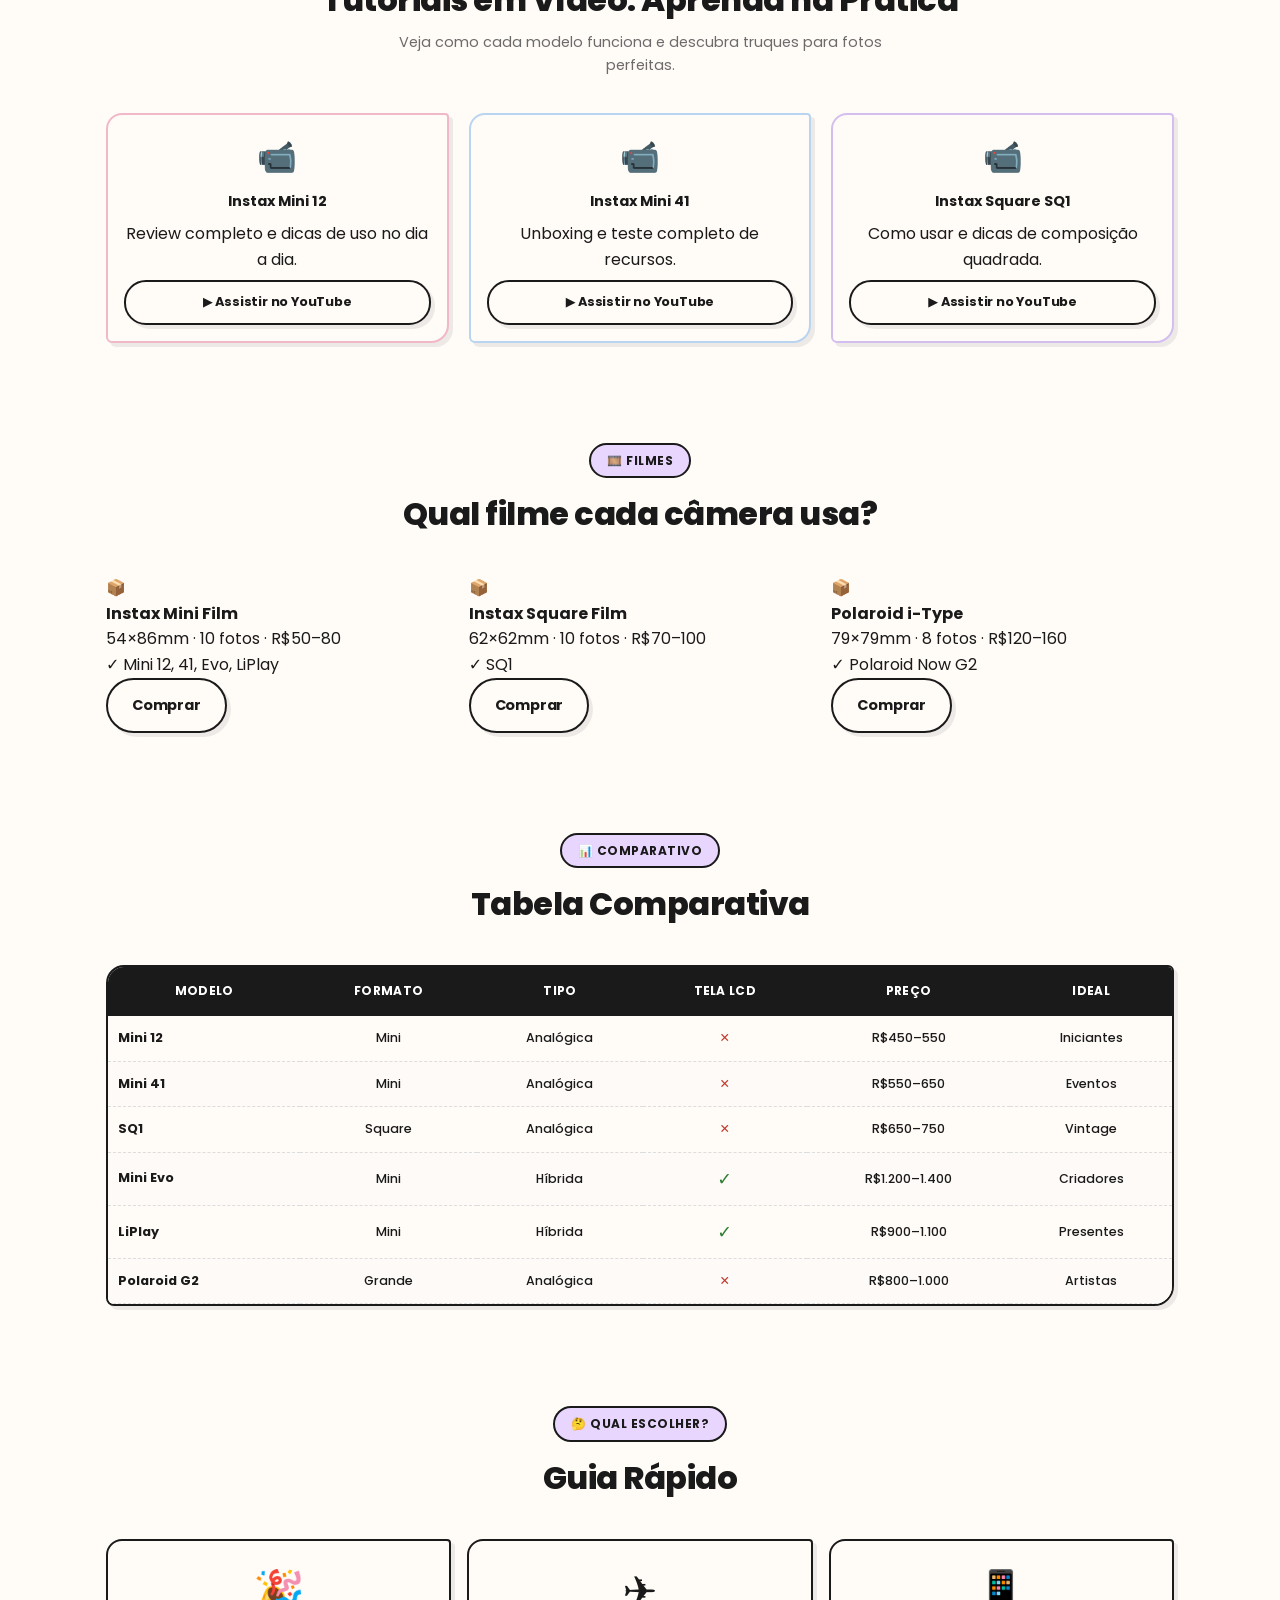
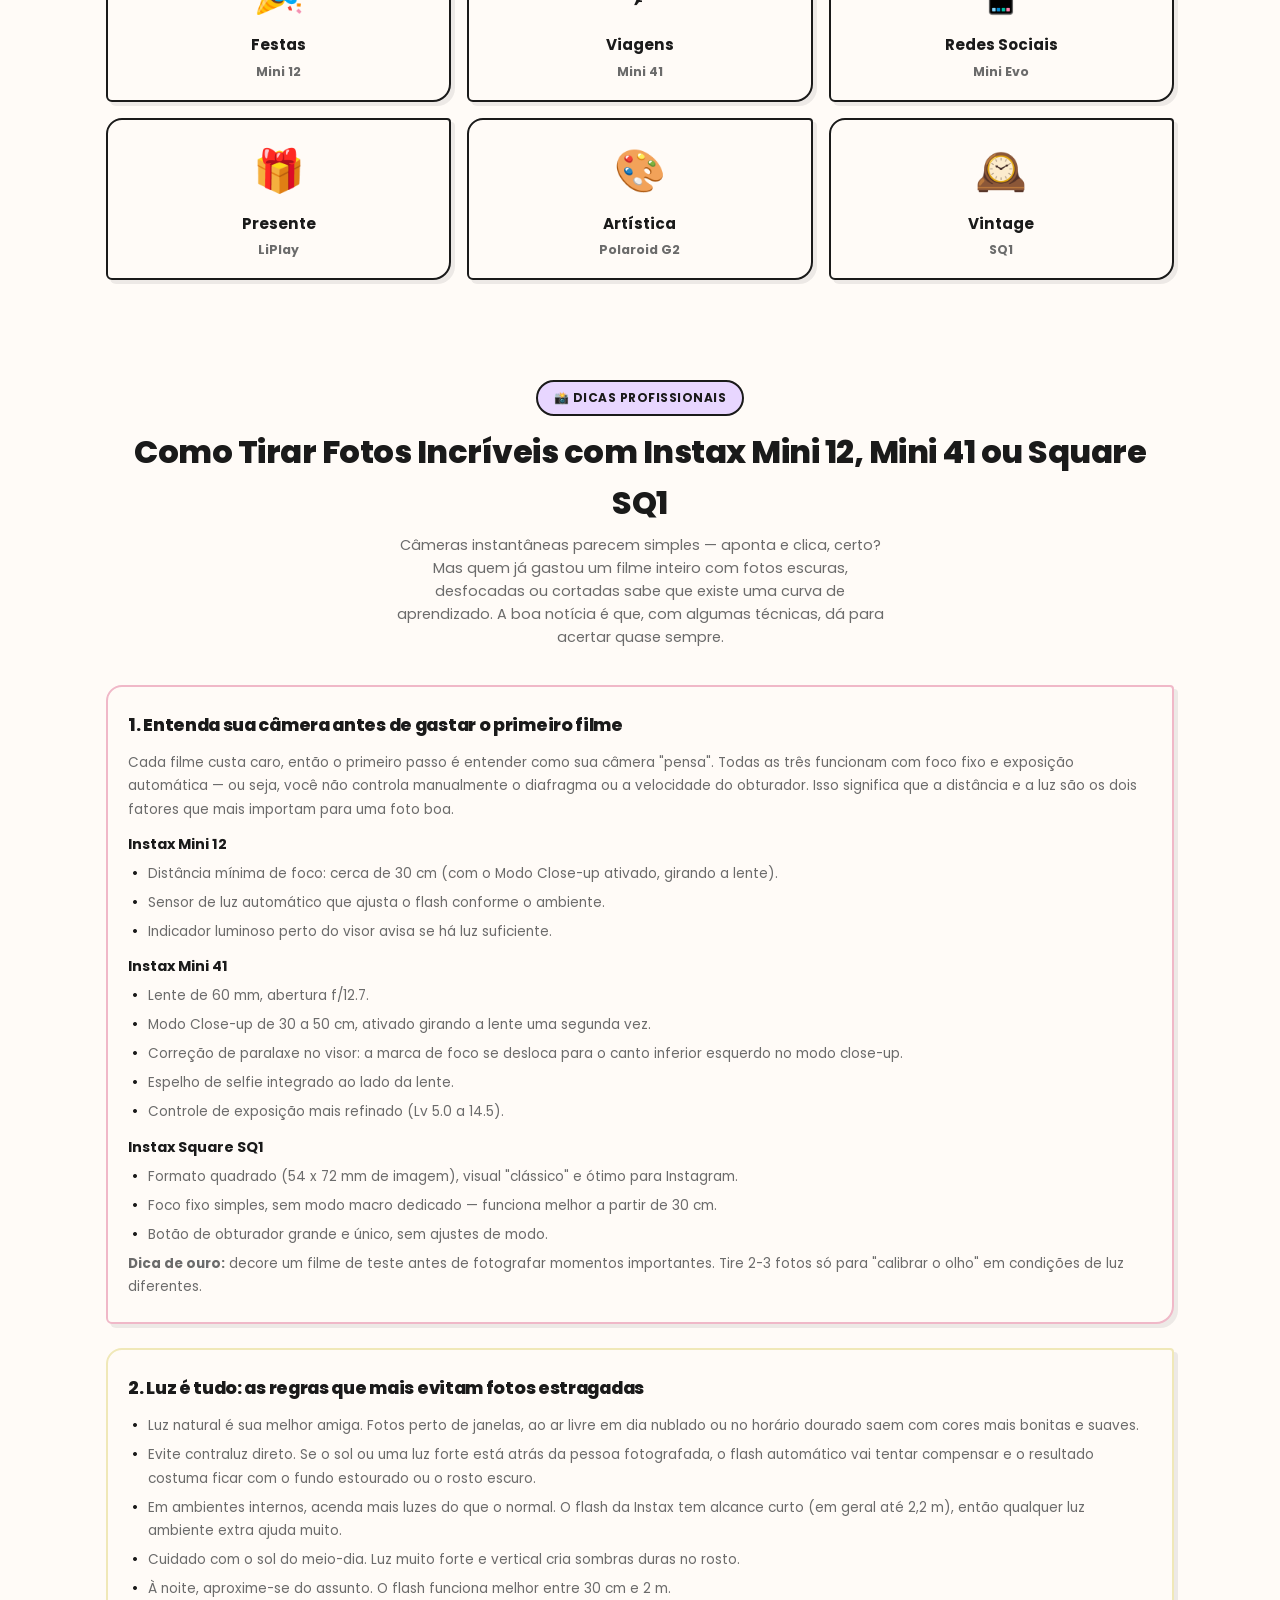
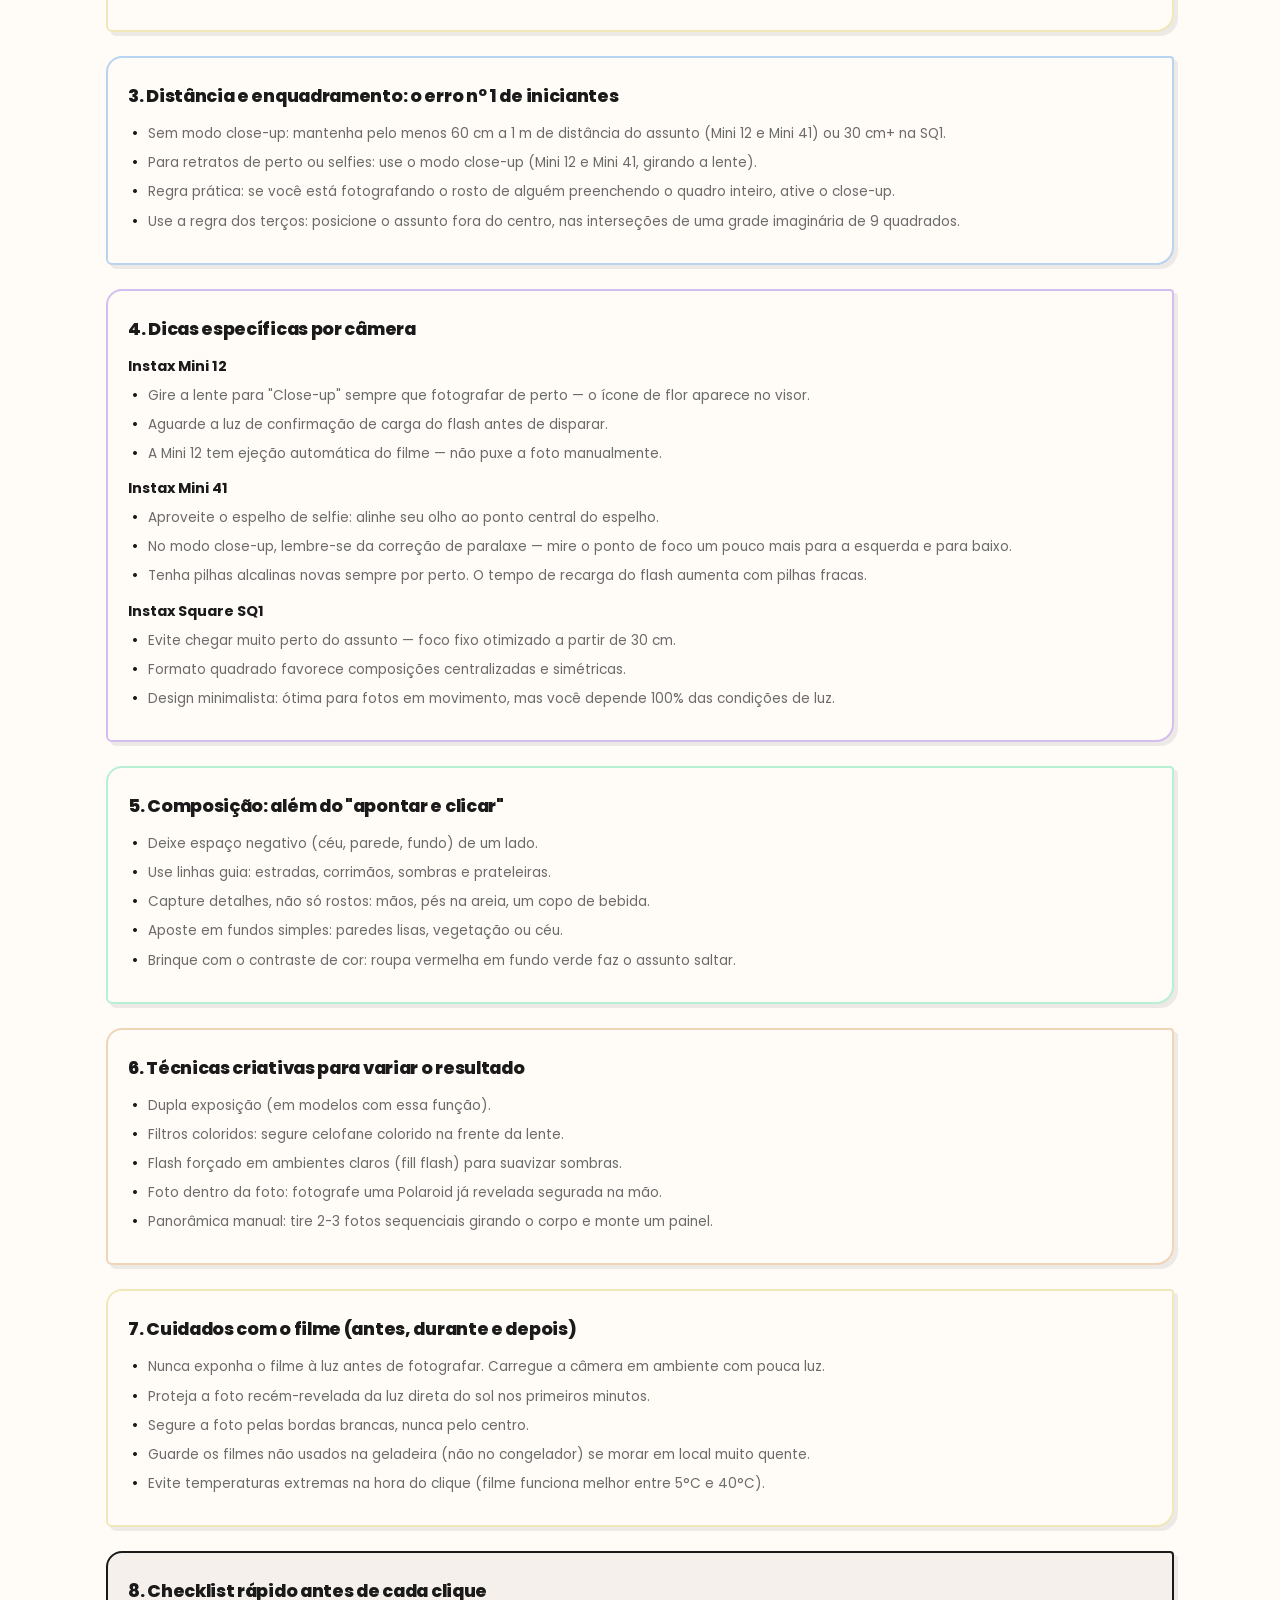
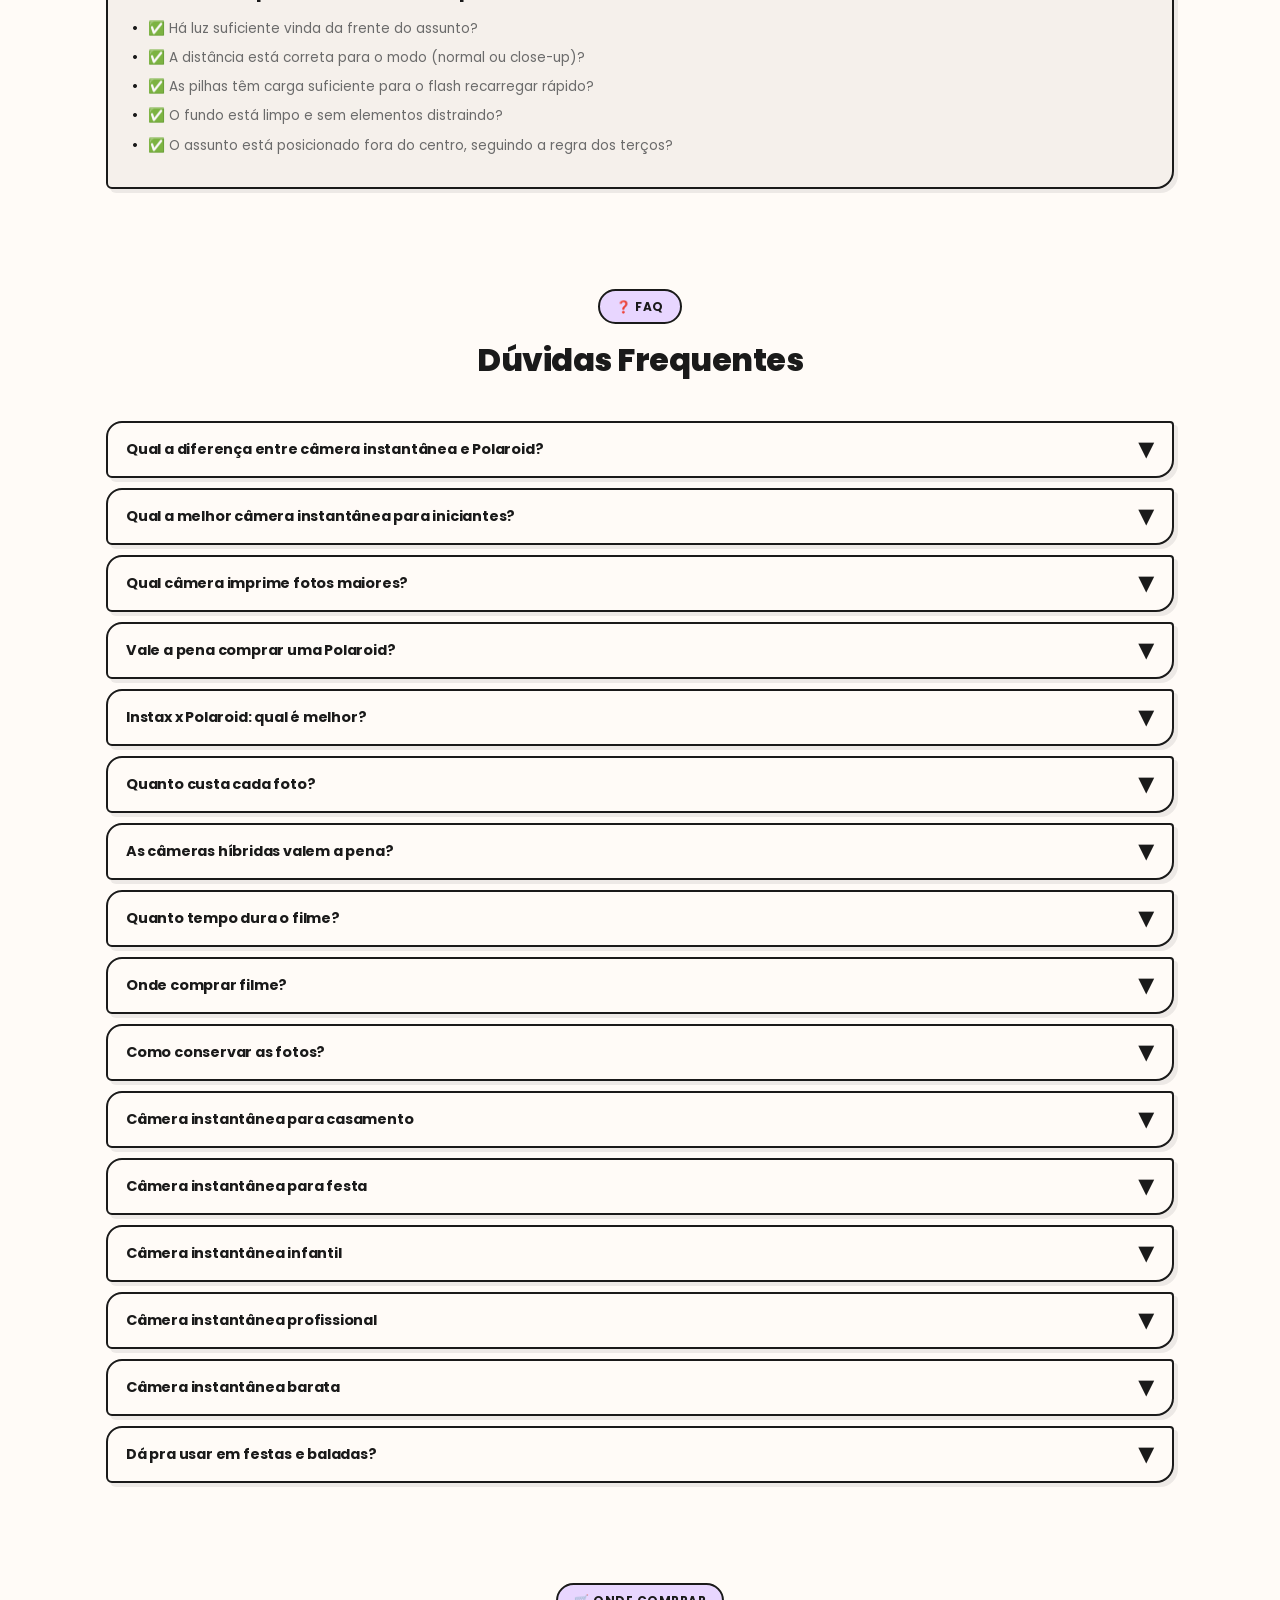
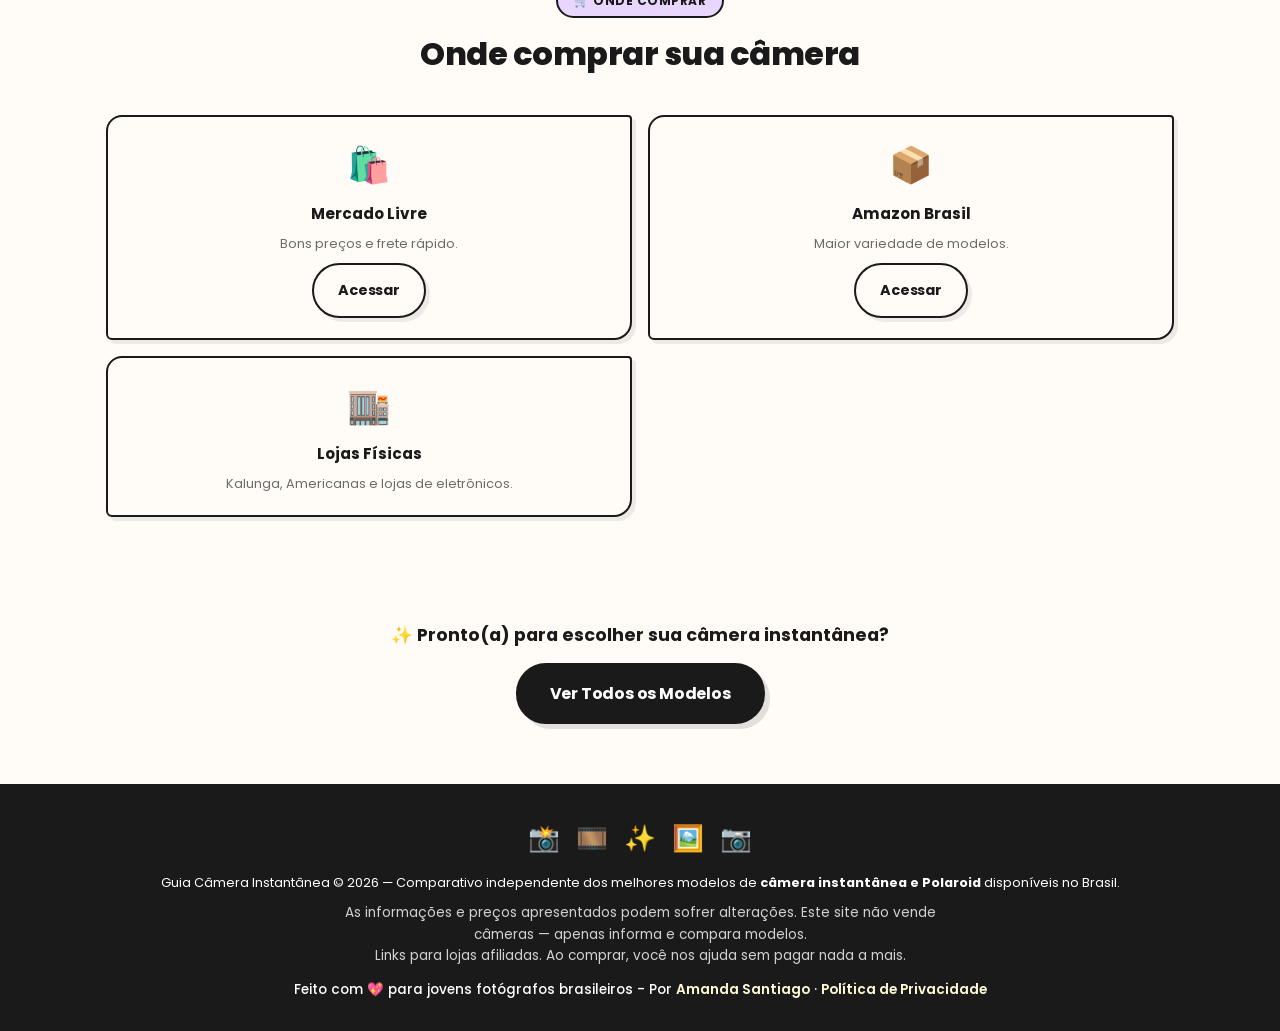
==== commit 8233b7b1: "imagens mais leves" ====
--- a/index.html
+++ b/index.html
@@ -1184,7 +1184,7 @@
     <main class="main" id="conteudo-principal">
         <!-- Hero -->
         <section class="hero" aria-labelledby="hero-titulo">
-            <img src="https://dicasinstax.com.br/imagens/melhor_camera_instantanea.webp" alt="Melhor câmera instantânea 2026: comparativo completo" class="hero-img" width="260" height="260" loading="eager" fetchpriority="high">
+            <img src="https://dicasinstax.com.br/imagens/melhor_camera_instantanea.webp" alt="Melhor câmera instantânea 2026: comparativo completo" class="hero-img" width="520" height="327" loading="eager" fetchpriority="high">
             <span class="hero-tag">📸 Guia Definitivo 2026</span>
             <h1 id="hero-titulo">Melhor <span>câmera instantânea</span> em 2026: comparativo das câmeras Polaroid e Instax</h1>
             <p>Comparativo completo, tutoriais em vídeo e dicas profissionais para fotos incríveis.</p>
@@ -1233,9 +1233,9 @@
                 <p>Praticidade, design e facilidade de encontrar filme de reposição.</p>
             </div>
             <div class="cards-grid">
-                <article class="card card-cor--rosa"><span class="card-badge destaque">Mais Vendida</span><div class="card-img-wrap"><img src="/imagens/mini_instax12.webp" alt="Câmera instantânea Fujifilm Instax Mini 12" loading="lazy" width="140" height="140"></div><h3>Fujifilm Instax Mini 12</h3><div class="review-stars">★★★★★ 4.8</div><div class="card-preco">R$ 450–550 <small>média</small></div><p class="card-info">Exposição automática avançada, modo selfie integrado e design leve em cores candy.</p><div class="card-tags"><span>🎯 Fácil</span><span>🪞 Selfie</span><span>🌈 Cores</span></div><div class="card-botoes-duplo"><a href="https://meli.la/1U2vpXr" target="_blank" rel="sponsored noopener noreferrer" class="btn btn-mercado">🛒 Mercado Livre</a><a href="https://www.amazon.com.br/dp/B0BWNYBRNL?th=1&linkCode=ll2&tag=mpi0f2-20&linkId=94e8bebb52dc3b5b246bee18c4ee4e28&ref_=as_li_ss_tl" target="_blank" rel="sponsored noopener noreferrer" class="btn btn-amazon">📦 Amazon</a></div></article>
-                <article class="card card-cor--azul"><span class="card-badge">Robusta</span><div class="card-img-wrap"><img src="/imagens/mini_instax41.webp" alt="Câmera instantânea Fujifilm Instax Mini 41" loading="lazy" width="140" height="140"></div><h3>Fujifilm Instax Mini 41</h3><div class="review-stars">★★★★☆ 4.6</div><div class="card-preco">R$ 550–650 <small>média</small></div><p class="card-info">Visual robusto e clássico em tons escuros. Ideal para eventos e viagens.</p><div class="card-tags"><span>💪 Robusta</span><span>🎨 Clássico</span><span>🎉 Eventos</span></div><div class="card-botoes-duplo"><a href="https://meli.la/1MPzVRX" target="_blank" rel="sponsored noopener noreferrer" class="btn btn-mercado">🛒 Mercado Livre</a><a href="https://www.amazon.com.br/dp/B0F2V7RKXH?&linkCode=ll2&tag=mpi0f2-20&linkId=703d3fd3ae9b45af0eb3bdb9b5dc8819&ref_=as_li_ss_tl" target="_blank" rel="sponsored noopener noreferrer" class="btn btn-amazon">📦 Amazon</a></div></article>
-                <article class="card card-cor--lilas"><span class="card-badge">Quadrado</span><div class="card-img-wrap"><img src="/imagens/instax_square.webp" alt="Câmera instantânea Fujifilm Instax Square SQ1" loading="lazy" width="140" height="140"></div><h3>Fujifilm Instax Square SQ1</h3><div class="review-stars">★★★★☆ 4.5</div><div class="card-preco">R$ 650–750 <small>média</small></div><p class="card-info">Foto quadrada 1,5x maior. Estilo vintage com simplicidade total.</p><div class="card-tags"><span>🔲 Quadrado</span><span>📷 Vintage</span><span>✨ Maior</span></div><div class="card-botoes-duplo"><a href="https://meli.la/2nxDVsT" target="_blank" rel="sponsored noopener noreferrer" class="btn btn-mercado">🛒 Mercado Livre</a><a href="https://www.amazon.com.br/dp/B08G5YV1Q6?th=1&linkCode=ll2&tag=mpi0f2-20&linkId=722955d2515018d8143f04d3fa3ca183&ref_=as_li_ss_tl" target="_blank" rel="sponsored noopener noreferrer" class="btn btn-amazon">📦 Amazon</a></div></article>
+                <article class="card card-cor--rosa"><span class="card-badge destaque">Mais Vendida</span><div class="card-img-wrap"><img src="/imagens/mini_instax12.webp" alt="Câmera instantânea Fujifilm Instax Mini 12" loading="lazy" width="120" height="140"></div><h3>Fujifilm Instax Mini 12</h3><div class="review-stars">★★★★★ 4.8</div><div class="card-preco">R$ 450–550 <small>média</small></div><p class="card-info">Exposição automática avançada, modo selfie integrado e design leve em cores candy.</p><div class="card-tags"><span>🎯 Fácil</span><span>🪞 Selfie</span><span>🌈 Cores</span></div><div class="card-botoes-duplo"><a href="https://meli.la/1U2vpXr" target="_blank" rel="sponsored noopener noreferrer" class="btn btn-mercado">🛒 Mercado Livre</a><a href="https://www.amazon.com.br/dp/B0BWNYBRNL?th=1&linkCode=ll2&tag=mpi0f2-20&linkId=94e8bebb52dc3b5b246bee18c4ee4e28&ref_=as_li_ss_tl" target="_blank" rel="sponsored noopener noreferrer" class="btn btn-amazon">📦 Amazon</a></div></article>
+                <article class="card card-cor--azul"><span class="card-badge">Robusta</span><div class="card-img-wrap"><img src="/imagens/mini_instax41.webp" alt="Câmera instantânea Fujifilm Instax Mini 41" loading="lazy" width="80" height="140"></div><h3>Fujifilm Instax Mini 41</h3><div class="review-stars">★★★★☆ 4.6</div><div class="card-preco">R$ 550–650 <small>média</small></div><p class="card-info">Visual robusto e clássico em tons escuros. Ideal para eventos e viagens.</p><div class="card-tags"><span>💪 Robusta</span><span>🎨 Clássico</span><span>🎉 Eventos</span></div><div class="card-botoes-duplo"><a href="https://meli.la/1MPzVRX" target="_blank" rel="sponsored noopener noreferrer" class="btn btn-mercado">🛒 Mercado Livre</a><a href="https://www.amazon.com.br/dp/B0F2V7RKXH?&linkCode=ll2&tag=mpi0f2-20&linkId=703d3fd3ae9b45af0eb3bdb9b5dc8819&ref_=as_li_ss_tl" target="_blank" rel="sponsored noopener noreferrer" class="btn btn-amazon">📦 Amazon</a></div></article>
+                <article class="card card-cor--lilas"><span class="card-badge">Quadrado</span><div class="card-img-wrap"><img src="/imagens/instax_square.webp" alt="Câmera instantânea Fujifilm Instax Square SQ1" loading="lazy" width="115" height="140"></div><h3>Fujifilm Instax Square SQ1</h3><div class="review-stars">★★★★☆ 4.5</div><div class="card-preco">R$ 650–750 <small>média</small></div><p class="card-info">Foto quadrada 1,5x maior. Estilo vintage com simplicidade total.</p><div class="card-tags"><span>🔲 Quadrado</span><span>📷 Vintage</span><span>✨ Maior</span></div><div class="card-botoes-duplo"><a href="https://meli.la/2nxDVsT" target="_blank" rel="sponsored noopener noreferrer" class="btn btn-mercado">🛒 Mercado Livre</a><a href="https://www.amazon.com.br/dp/B08G5YV1Q6?th=1&linkCode=ll2&tag=mpi0f2-20&linkId=722955d2515018d8143f04d3fa3ca183&ref_=as_li_ss_tl" target="_blank" rel="sponsored noopener noreferrer" class="btn btn-amazon">📦 Amazon</a></div></article>
             </div>
         </section>
 
@@ -1243,9 +1243,9 @@
         <section class="secao" id="viralizaram" aria-labelledby="titulo-virais">
             <div class="secao-header"><span class="tag">🔥 TikTok & Instagram</span><h2 id="titulo-virais">As Câmeras que Viralizaram</h2><p>Modelos híbridos e ultra-estéticos que dominaram o feed.</p></div>
             <div class="cards-grid">
-                <article class="card card-cor--verde"><span class="card-badge viral">Viral</span><div class="card-img-wrap"><img src="/imagens/mini_evo.webp" alt="Fujifilm Instax Mini Evo" loading="lazy" width="140" height="140"></div><h3>Fujifilm Instax Mini Evo</h3><div class="review-stars">★★★★★ 4.9</div><div class="card-preco">R$ 1.200–1.400</div><p class="card-info">Câmera híbrida com tela LCD, 100 efeitos e economia total de filme.</p><div class="card-botoes-duplo"><a href="https://meli.la/23v4uTP" target="_blank" rel="sponsored noopener noreferrer" class="btn btn-mercado">🛒 Mercado Livre</a><a href="https://www.amazon.com.br/dp/B09M4DKBQ9?th=1&linkCode=ll2&tag=mpi0f2-20&linkId=d431f0204a350df3ce0a853d60818642&ref_=as_li_ss_tl" target="_blank" rel="sponsored noopener noreferrer" class="btn btn-amazon">📦 Amazon</a></div></article>
-                <article class="card card-cor--pessego"><span class="card-badge viral">QR Code</span><div class="card-img-wrap"><img src="/imagens/mini_liplay.webp" alt="Fujifilm Instax Mini LiPlay" loading="lazy" width="140" height="140"></div><h3>Fujifilm Instax Mini LiPlay</h3><div class="review-stars">★★★★☆ 4.4</div><div class="card-preco">R$ 900–1.100</div><p class="card-info">Compacta e híbrida. Grava áudio e gera QR Code na foto.</p><div class="card-botoes-duplo"><a href="https://meli.la/2nksKqv" target="_blank" rel="sponsored noopener noreferrer" class="btn btn-mercado">🛒 Mercado Livre</a><a href="https://www.amazon.com.br/dp/B07SH2S36Q?&linkCode=ll2&tag=mpi0f2-20&linkId=4b1686aa3e7bab83b18a7feab9a93370&ref_=as_li_ss_tl" target="_blank" rel="sponsored noopener noreferrer" class="btn btn-amazon">📦 Amazon</a></div></article>
-                <article class="card card-cor--amarelo"><span class="card-badge viral">Clássico</span><div class="card-img-wrap"><img src="/imagens/Polaroid_Now_Geracao_2.webp" alt="Polaroid Now Geração 2" loading="lazy" width="140" height="140"></div><h3>Polaroid Now Geração 2</h3><div class="review-stars">★★★★☆ 4.3</div><div class="card-preco">R$ 800–1.000</div><p class="card-info">Fotos grandes, foco automático e modo dupla exposição.</p><div class="card-botoes-duplo"><a href="https://meli.la/2wmZvke" target="_blank" rel="sponsored noopener noreferrer" class="btn btn-mercado">🛒 Mercado Livre</a><a href="https://www.amazon.com.br/dp/B0BVNMQ2XL?th=1&linkCode=ll2&tag=mpi0f2-20&linkId=33f6ba1901df8d269fcfbf0d8db4334b&ref_=as_li_ss_tl" target="_blank" rel="sponsored noopener noreferrer" class="btn btn-amazon">📦 Amazon</a></div></article>
+                <article class="card card-cor--verde"><span class="card-badge viral">Viral</span><div class="card-img-wrap"><img src="/imagens/mini_evo.webp" alt="Fujifilm Instax Mini Evo" loading="lazy" width="83" height="140"></div><h3>Fujifilm Instax Mini Evo</h3><div class="review-stars">★★★★★ 4.9</div><div class="card-preco">R$ 1.200–1.400</div><p class="card-info">Câmera híbrida com tela LCD, 100 efeitos e economia total de filme.</p><div class="card-botoes-duplo"><a href="https://meli.la/23v4uTP" target="_blank" rel="sponsored noopener noreferrer" class="btn btn-mercado">🛒 Mercado Livre</a><a href="https://www.amazon.com.br/dp/B09M4DKBQ9?th=1&linkCode=ll2&tag=mpi0f2-20&linkId=d431f0204a350df3ce0a853d60818642&ref_=as_li_ss_tl" target="_blank" rel="sponsored noopener noreferrer" class="btn btn-amazon">📦 Amazon</a></div></article>
+                <article class="card card-cor--pessego"><span class="card-badge viral">QR Code</span><div class="card-img-wrap"><img src="/imagens/mini_liplay.webp" alt="Fujifilm Instax Mini LiPlay" loading="lazy" width="84" height="140"></div><h3>Fujifilm Instax Mini LiPlay</h3><div class="review-stars">★★★★☆ 4.4</div><div class="card-preco">R$ 900–1.100</div><p class="card-info">Compacta e híbrida. Grava áudio e gera QR Code na foto.</p><div class="card-botoes-duplo"><a href="https://meli.la/2nksKqv" target="_blank" rel="sponsored noopener noreferrer" class="btn btn-mercado">🛒 Mercado Livre</a><a href="https://www.amazon.com.br/dp/B07SH2S36Q?&linkCode=ll2&tag=mpi0f2-20&linkId=4b1686aa3e7bab83b18a7feab9a93370&ref_=as_li_ss_tl" target="_blank" rel="sponsored noopener noreferrer" class="btn btn-amazon">📦 Amazon</a></div></article>
+                <article class="card card-cor--amarelo"><span class="card-badge viral">Clássico</span><div class="card-img-wrap"><img src="/imagens/Polaroid_Now_Geracao_2.webp" alt="Polaroid Now Geração 2" loading="lazy" width="140" height="114"></div><h3>Polaroid Now Geração 2</h3><div class="review-stars">★★★★☆ 4.3</div><div class="card-preco">R$ 800–1.000</div><p class="card-info">Fotos grandes, foco automático e modo dupla exposição.</p><div class="card-botoes-duplo"><a href="https://meli.la/2wmZvke" target="_blank" rel="sponsored noopener noreferrer" class="btn btn-mercado">🛒 Mercado Livre</a><a href="https://www.amazon.com.br/dp/B0BVNMQ2XL?th=1&linkCode=ll2&tag=mpi0f2-20&linkId=33f6ba1901df8d269fcfbf0d8db4334b&ref_=as_li_ss_tl" target="_blank" rel="sponsored noopener noreferrer" class="btn btn-amazon">📦 Amazon</a></div></article>
             </div>
         </section>
 
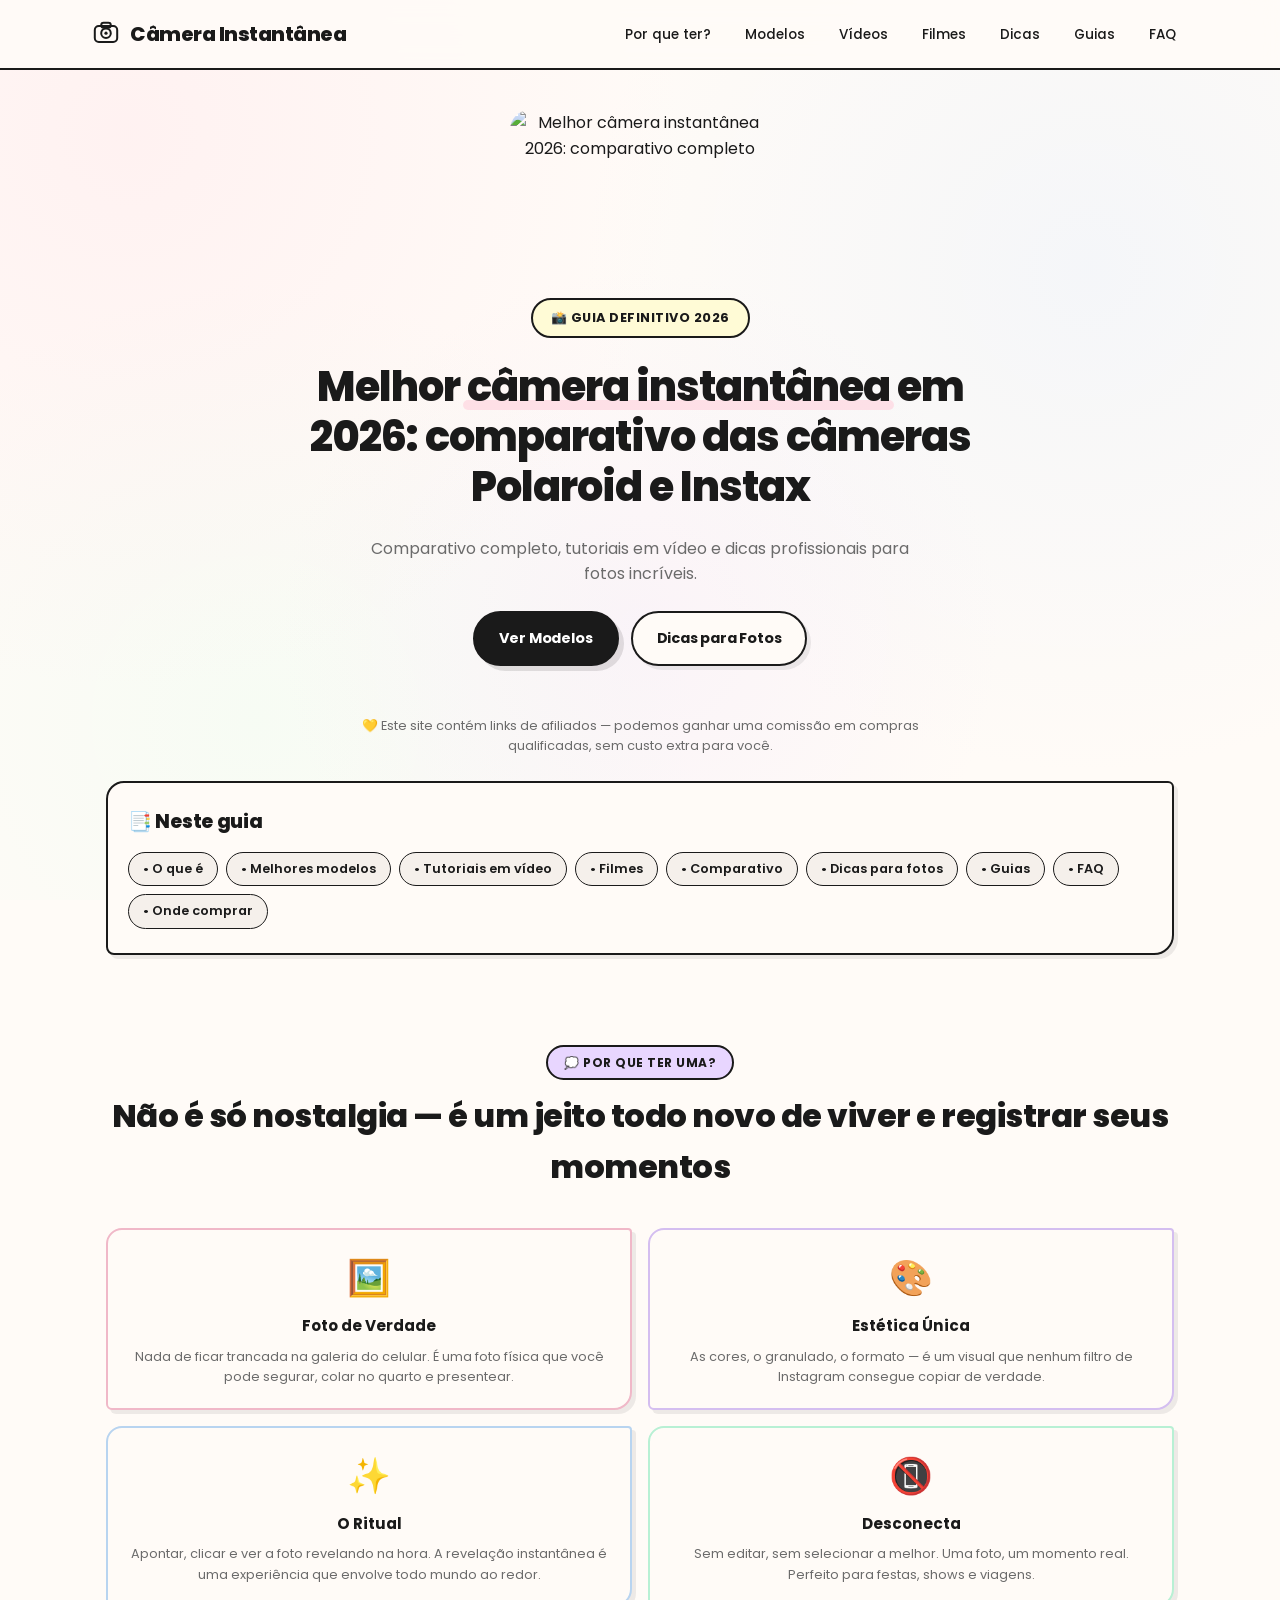
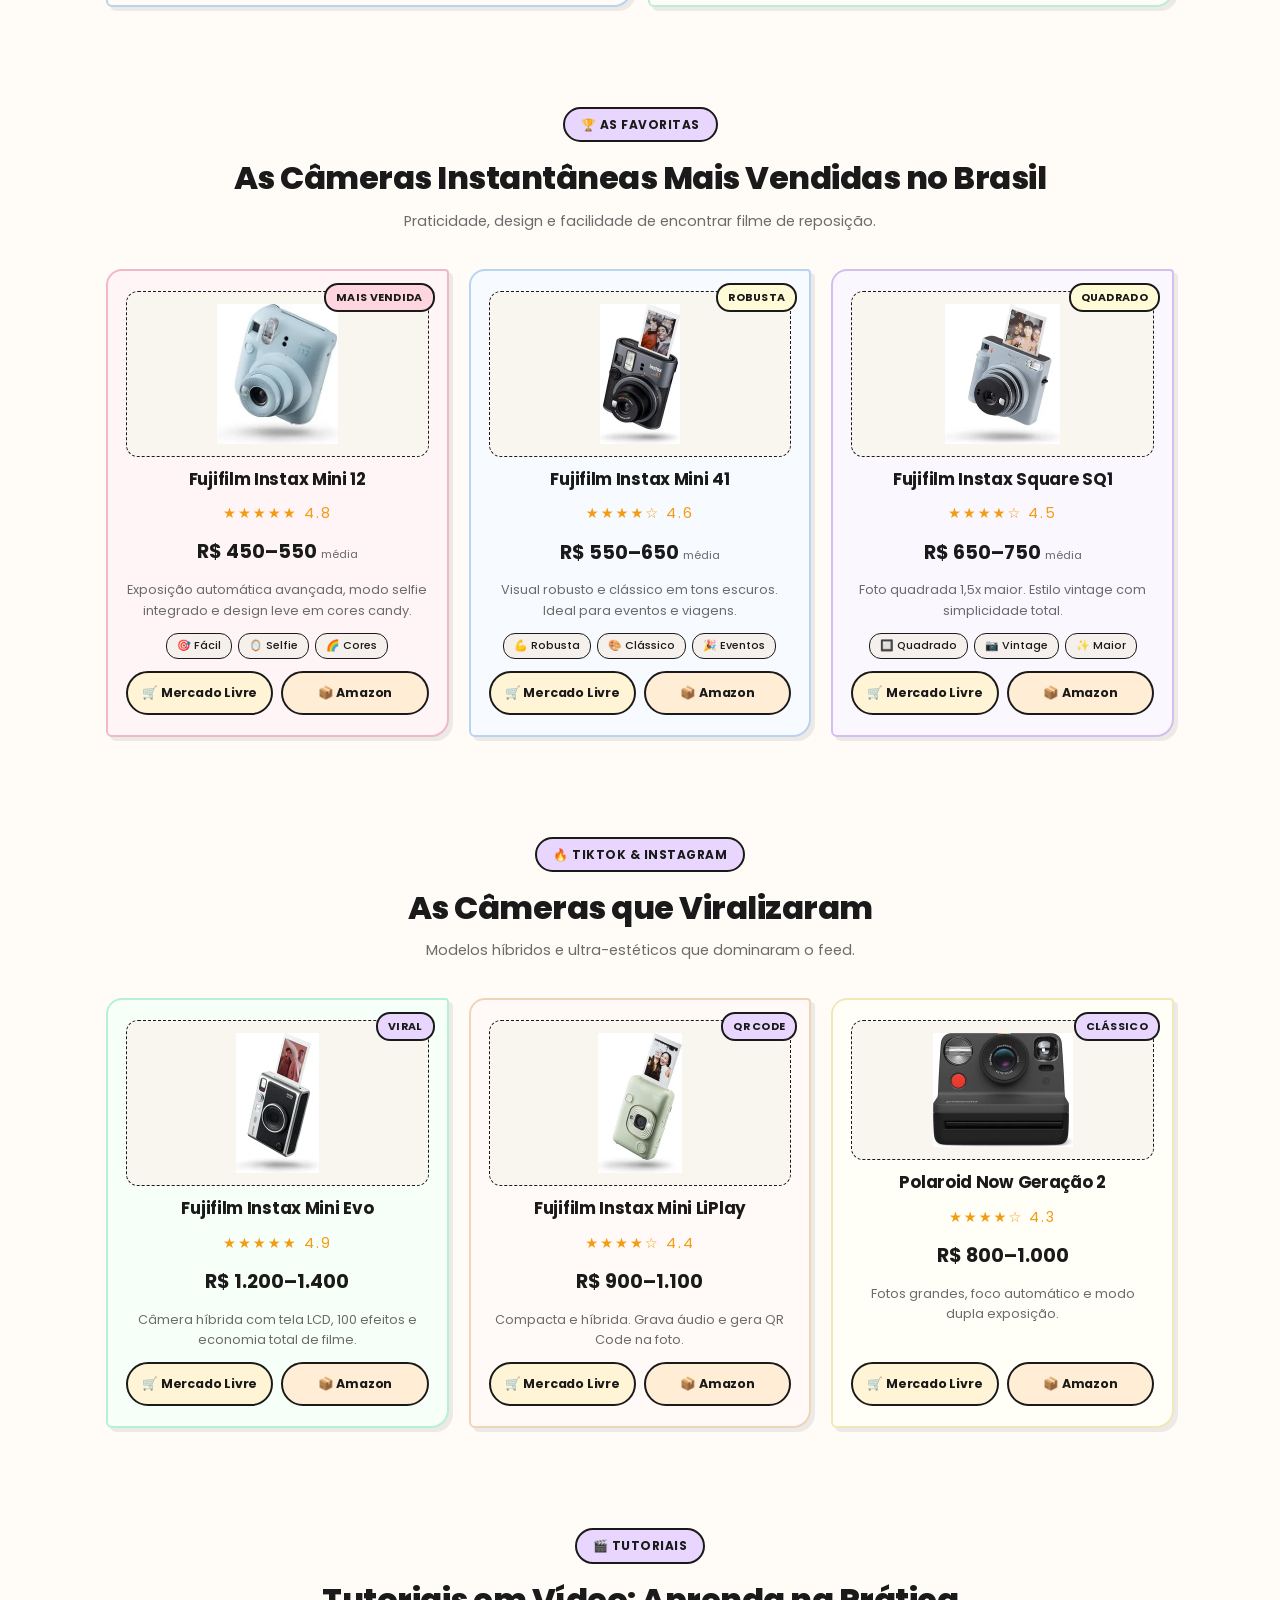
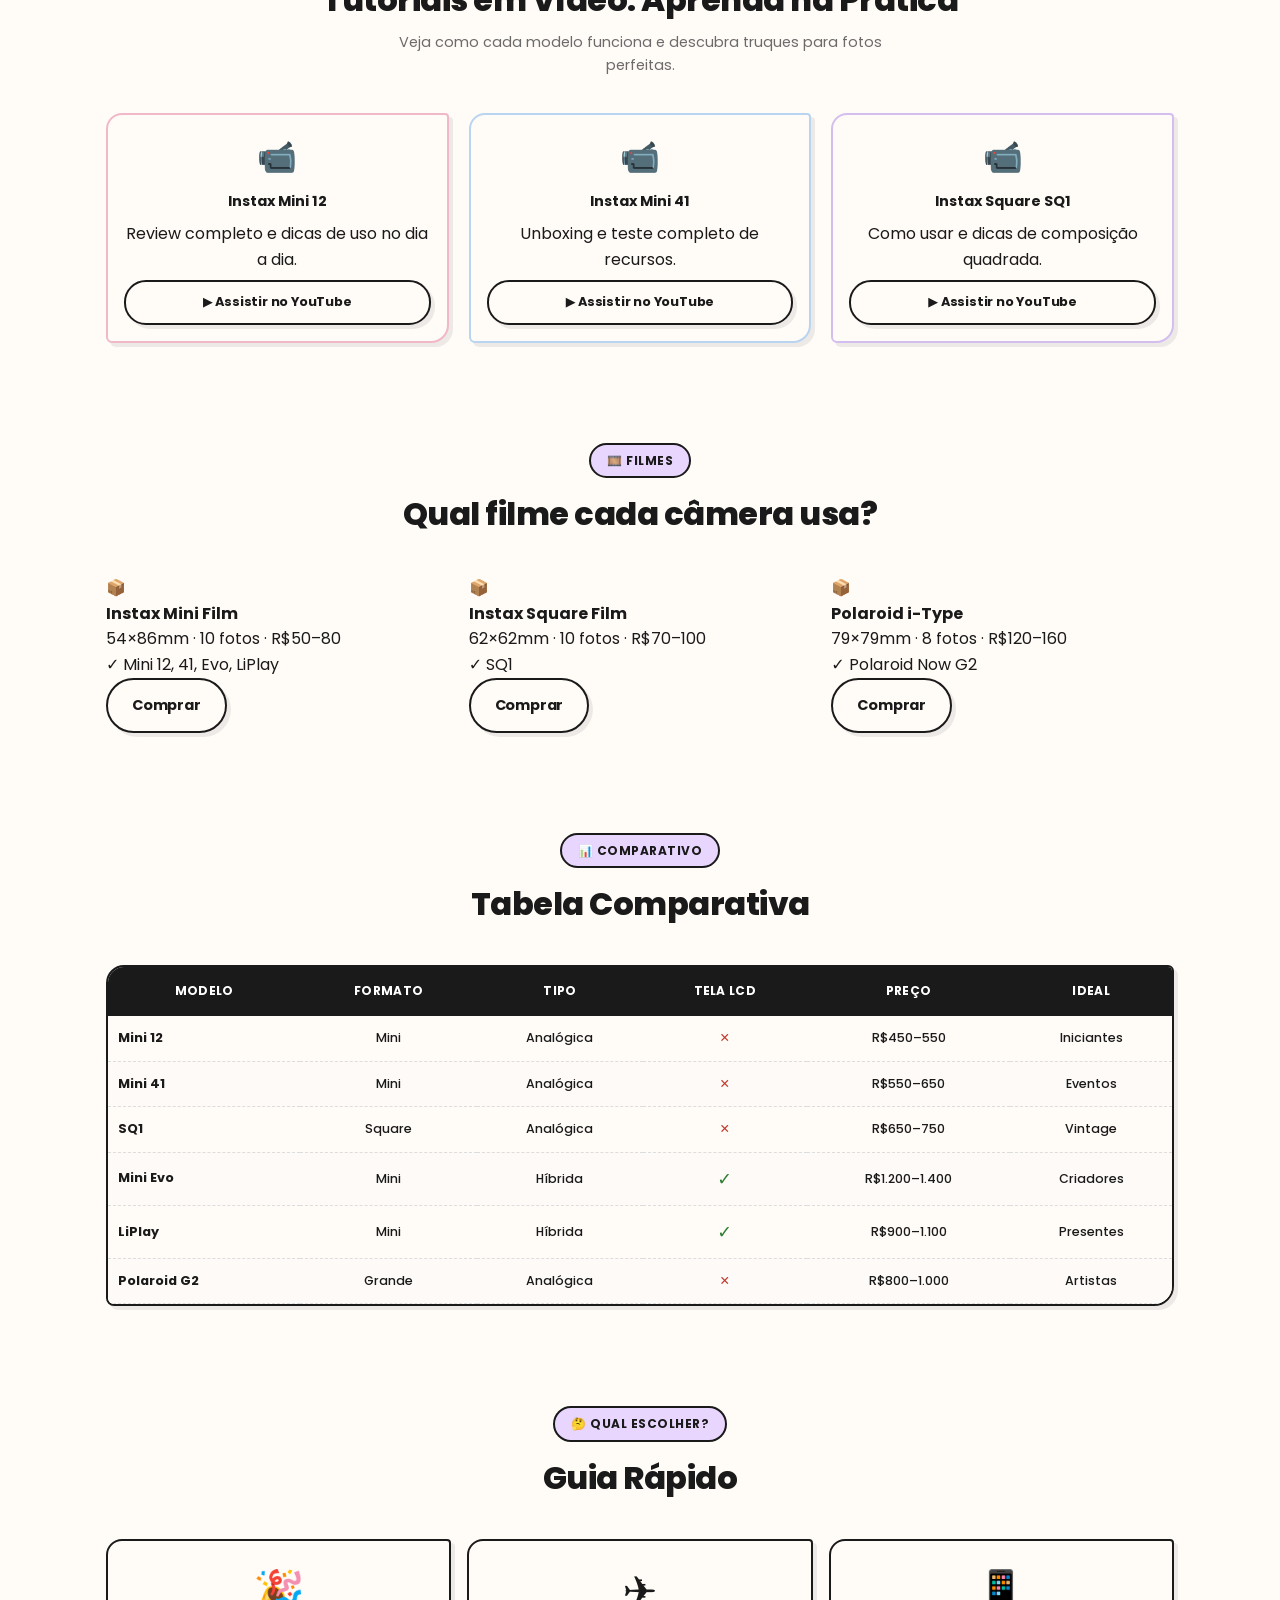
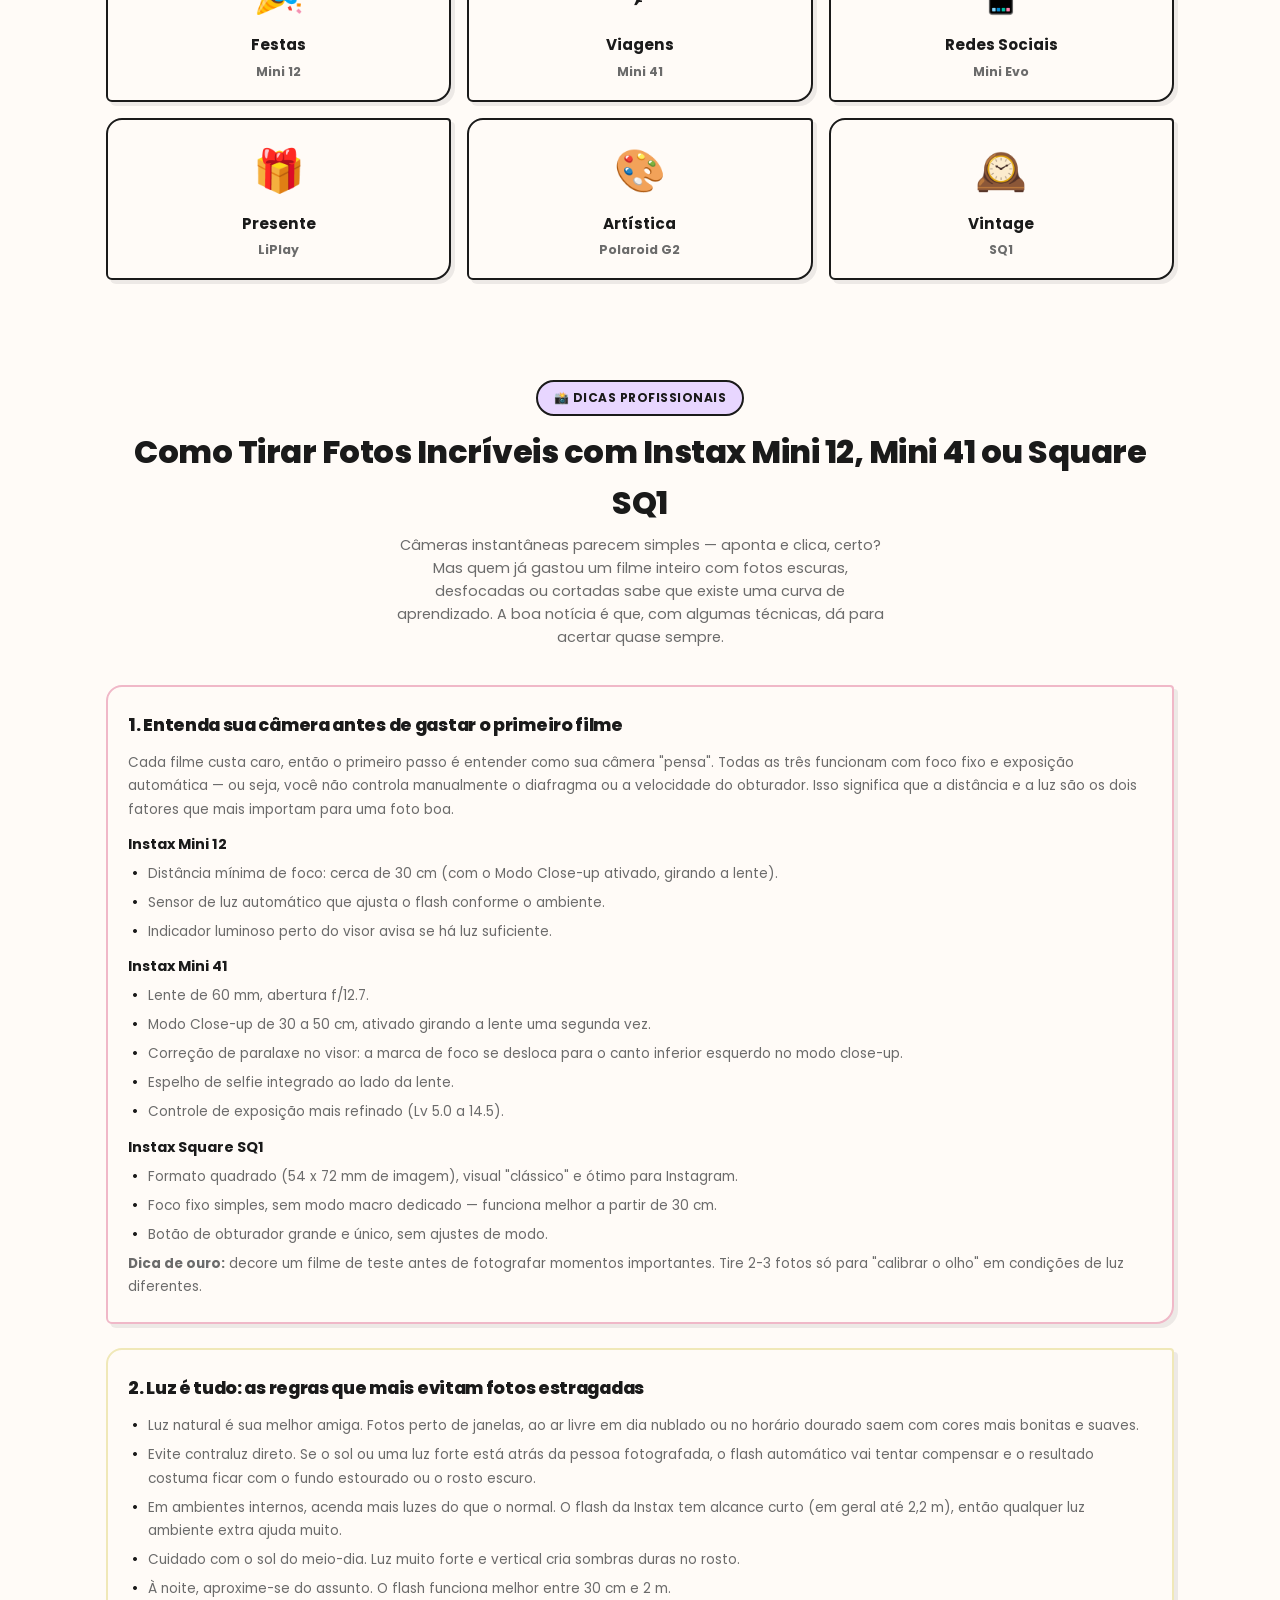
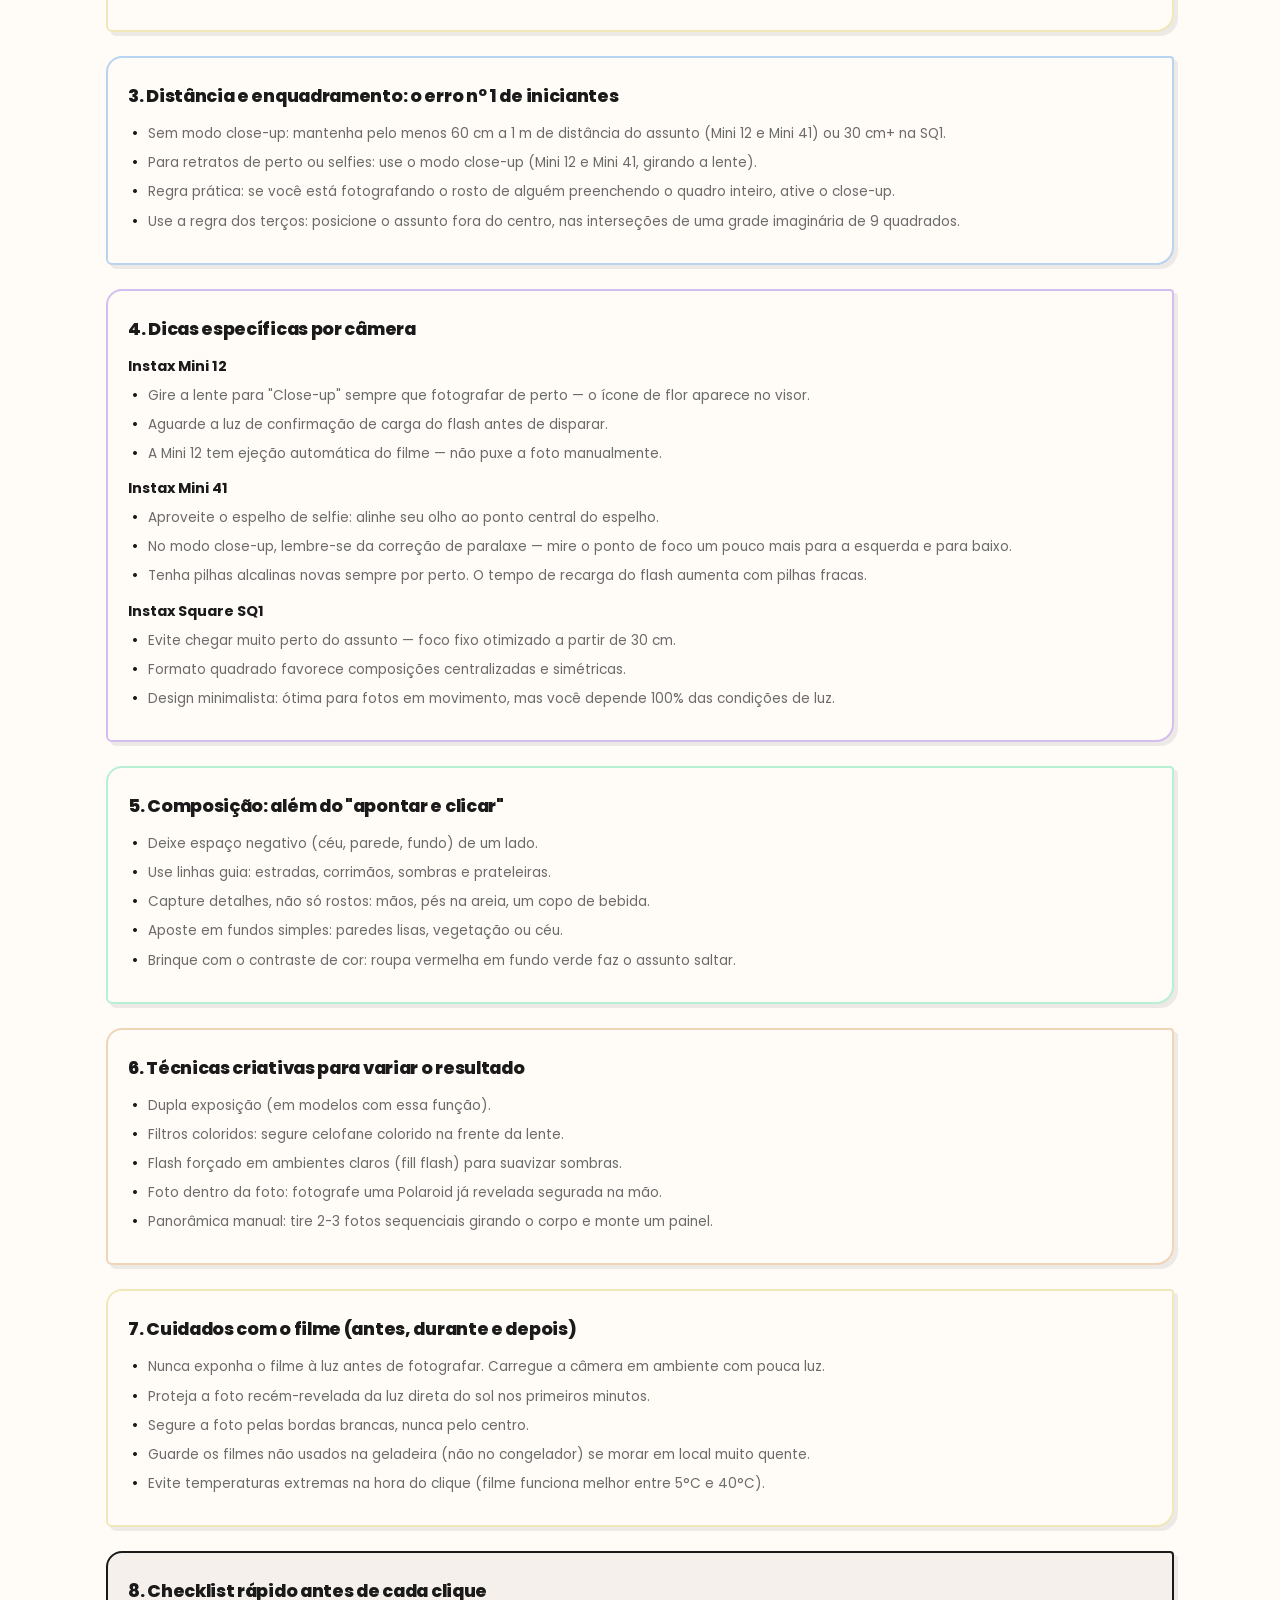
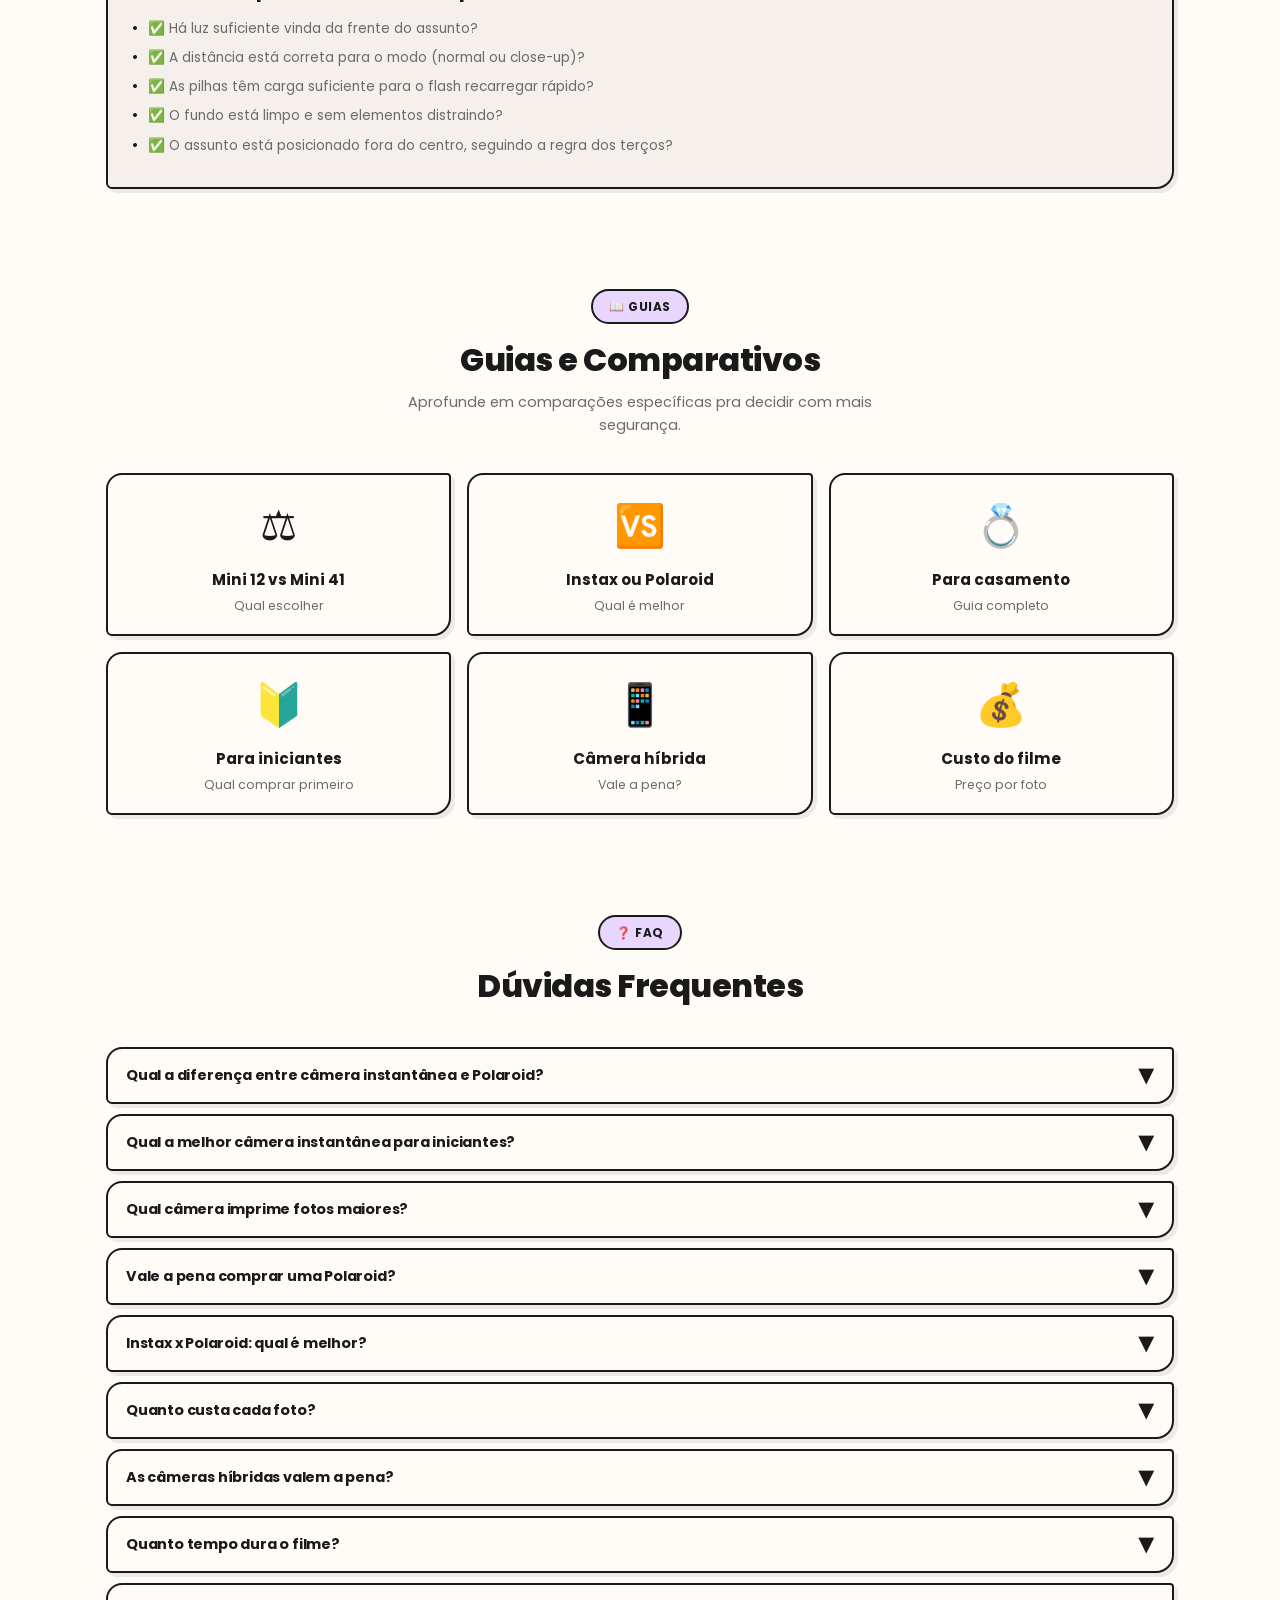
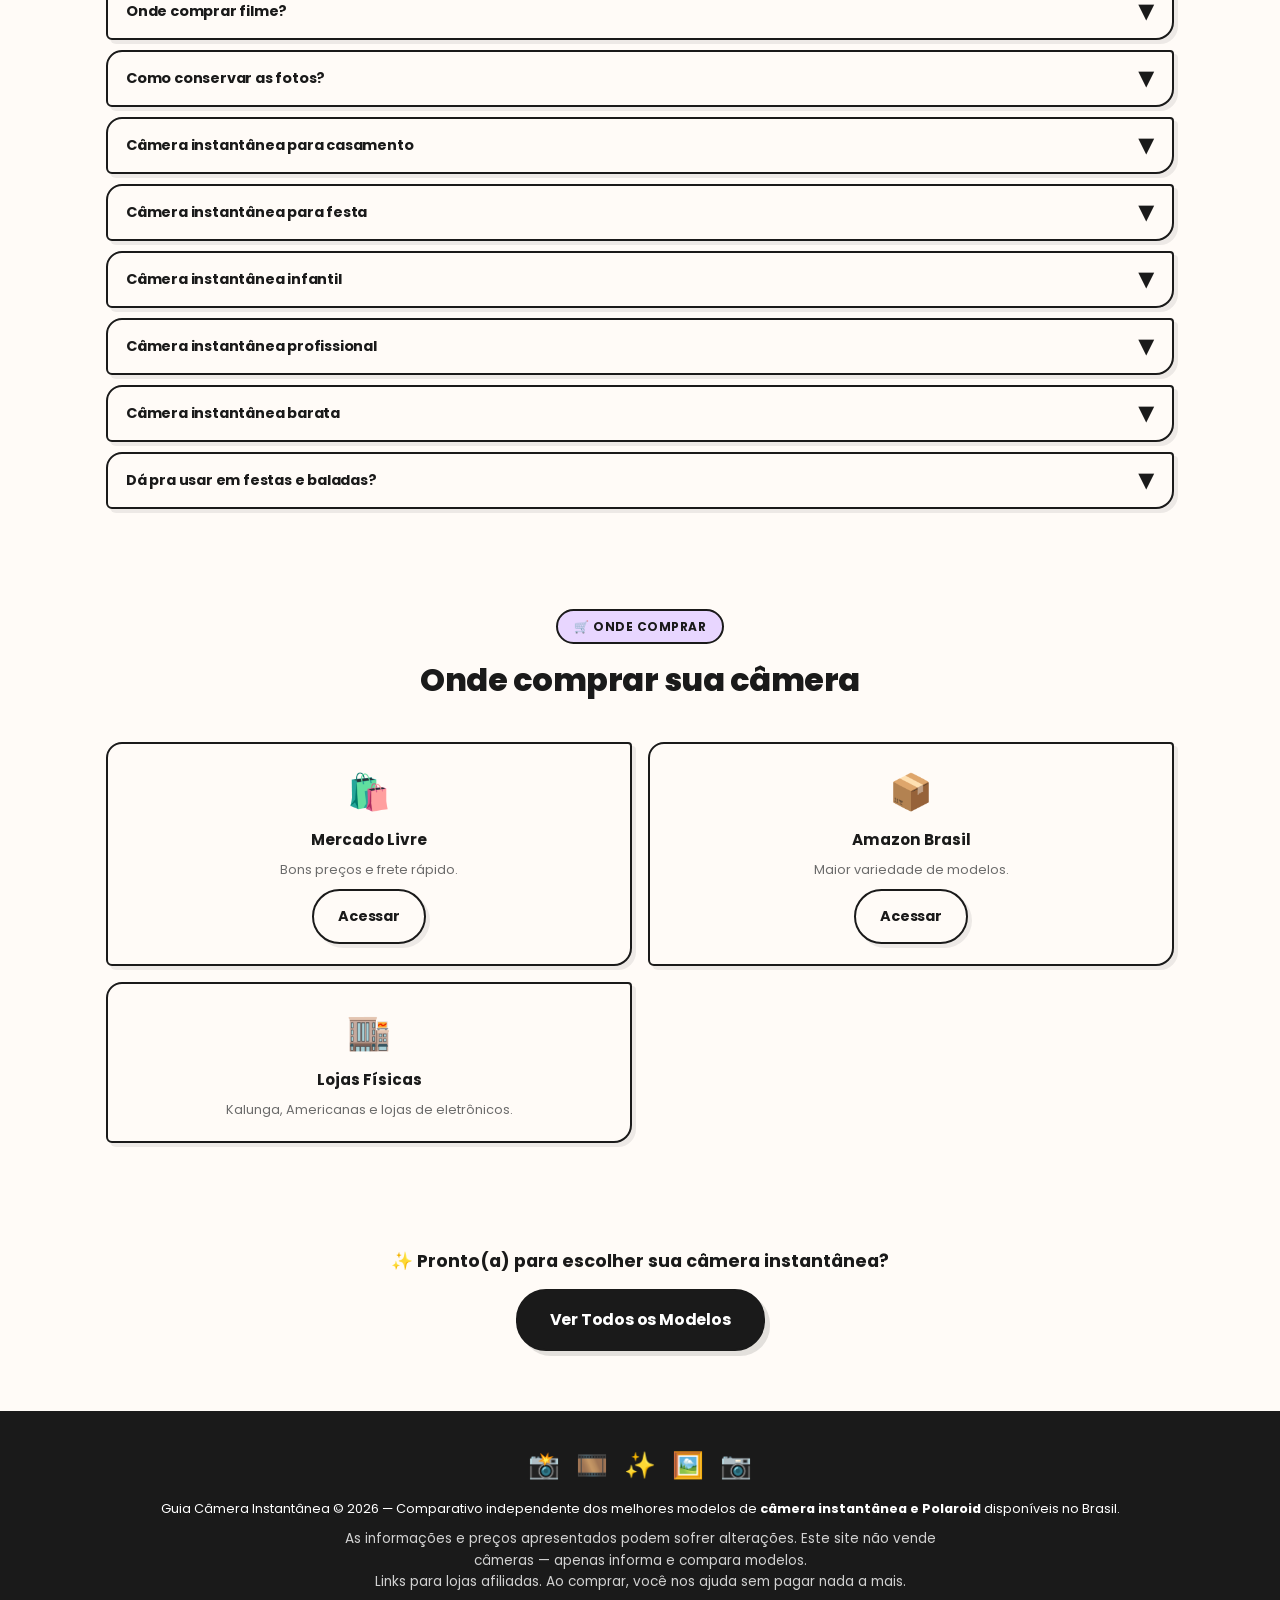
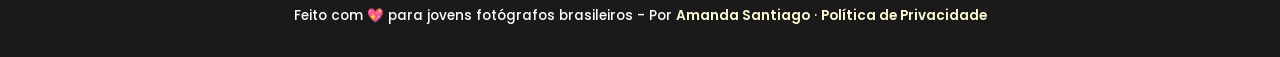
==== commit 5f509b82: "Etapa 3: CSS compartilhado, secao Guias na home e 6 artigos-esqueleto para SEO de cauda longa" ====
--- a/index.html
+++ b/index.html
@@ -181,973 +181,7 @@
     <link rel="preconnect" href="https://fonts.gstatic.com" crossorigin>
     <link href="https://fonts.googleapis.com/css2?family=Poppins:wght@400;500;600;700;800&display=swap" rel="stylesheet">
 
-    <style>
-        :root {
-            --rosa: #FFD6E0;
-            --rosa-escuro: #F0B8C8;
-            --azul: #D6E8FF;
-            --azul-escuro: #B8D4F0;
-            --lilas: #E8D6FF;
-            --lilas-escuro: #D4BEF0;
-            --verde: #D6FFE8;
-            --verde-escuro: #B8F0D4;
-            --amarelo: #FFFBD6;
-            --amarelo-escuro: #F0E8B8;
-            --pessego: #FFE8D6;
-            --pessego-escuro: #F0D4B8;
-            --branco: #FFFBF7;
-            --preto: #1a1a1a;
-            --cinza: #6b6b6b;
-            --cinza-claro: #f5f0eb;
-            --borda-doodle: #1a1a1a;
-            --sombra-suave: 4px 4px 0px rgba(26, 26, 26, 0.08);
-            --sombra-doodle: 5px 5px 0px rgba(26, 26, 26, 0.12);
-            --radius-doodle: 18px 6px 20px 8px;
-            --radius-card: 16px 4px 18px 6px;
-            --transition: 0.25s cubic-bezier(0.4, 0, 0.2, 1);
-        }
-
-        *,
-        *::before,
-        *::after {
-            box-sizing: border-box;
-            margin: 0;
-            padding: 0;
-        }
-
-        html {
-            scroll-behavior: smooth;
-            scroll-padding-top: 80px;
-            font-size: 16px;
-            -webkit-text-size-adjust: 100%;
-        }
-
-        body {
-            font-family: 'Poppins', system-ui, -apple-system, sans-serif;
-            background-color: var(--branco);
-            color: var(--preto);
-            line-height: 1.6;
-            overflow-x: hidden;
-            -webkit-font-smoothing: antialiased;
-            -moz-osx-font-smoothing: grayscale;
-            background-image:
-                radial-gradient(circle at 10% 15%, rgba(255, 214, 224, 0.25) 0%, transparent 40%),
-                radial-gradient(circle at 85% 30%, rgba(214, 232, 255, 0.25) 0%, transparent 40%),
-                radial-gradient(circle at 50% 70%, rgba(232, 214, 255, 0.2) 0%, transparent 40%),
-                radial-gradient(circle at 20% 80%, rgba(214, 255, 232, 0.2) 0%, transparent 35%);
-            background-attachment: fixed;
-        }
-
-        .skip-link {
-            position: absolute;
-            top: -100px;
-            left: 16px;
-            background: var(--preto);
-            color: #fff;
-            padding: 10px 18px;
-            border-radius: 0 0 12px 12px;
-            z-index: 1000;
-            font-weight: 600;
-            text-decoration: none;
-            transition: top 0.3s;
-            font-size: 0.9rem;
-        }
-        .skip-link:focus {
-            top: 0;
-        }
-
-        .navbar {
-            position: sticky;
-            top: 0;
-            z-index: 999;
-            background: rgba(255, 251, 247, 0.88);
-            backdrop-filter: blur(14px);
-            -webkit-backdrop-filter: blur(14px);
-            border-bottom: 2.5px solid var(--borda-doodle);
-            padding: 0 16px;
-            transition: var(--transition);
-        }
-        .navbar-inner {
-            max-width: 1100px;
-            margin: 0 auto;
-            display: flex;
-            align-items: center;
-            justify-content: space-between;
-            height: 60px;
-        }
-        .nav-logo {
-            font-weight: 800;
-            font-size: 1.25rem;
-            letter-spacing: -0.5px;
-            color: var(--preto);
-            text-decoration: none;
-            display: flex;
-            align-items: center;
-            gap: 8px;
-            white-space: nowrap;
-        }
-        .nav-logo svg {
-            width: 32px;
-            height: 32px;
-            flex-shrink: 0;
-        }
-        .nav-links {
-            display: flex;
-            gap: 6px;
-            list-style: none;
-            flex-wrap: wrap;
-            justify-content: flex-end;
-        }
-        .nav-links a {
-            text-decoration: none;
-            color: var(--preto);
-            font-weight: 500;
-            font-size: 0.85rem;
-            padding: 8px 12px;
-            border-radius: 20px;
-            transition: var(--transition);
-            white-space: nowrap;
-            border: 2px solid transparent;
-        }
-        .nav-links a:hover,
-        .nav-links a:focus {
-            background: var(--amarelo);
-            border-color: var(--borda-doodle);
-            outline: none;
-        }
-        .btn-menu {
-            display: none;
-            background: none;
-            border: 2px solid var(--borda-doodle);
-            border-radius: 10px;
-            padding: 8px 10px;
-            cursor: pointer;
-            flex-shrink: 0;
-            transition: var(--transition);
-        }
-        .btn-menu:hover {
-            background: var(--amarelo);
-        }
-        .btn-menu svg {
-            display: block;
-            width: 24px;
-            height: 24px;
-        }
-
-        .main {
-            max-width: 1100px;
-            margin: 0 auto;
-            padding: 0 16px;
-        }
-
-        .hero {
-            display: flex;
-            flex-direction: column;
-            align-items: center;
-            text-align: center;
-            padding: 40px 0 50px;
-            gap: 24px;
-            position: relative;
-        }
-        .hero-img {
-            width: min(260px, 65vw);
-            height: auto;
-            border-radius: 20px;
-            animation: float 4s ease-in-out infinite;
-            display: block;
-        }
-        @keyframes float {
-            0%,
-            100% {
-                transform: translateY(0);
-            }
-            50% {
-                transform: translateY(-14px);
-            }
-        }
-        .hero-tag {
-            display: inline-block;
-            background: var(--amarelo);
-            border: 2.5px solid var(--borda-doodle);
-            border-radius: 30px;
-            padding: 8px 18px;
-            font-weight: 700;
-            font-size: 0.8rem;
-            letter-spacing: 0.5px;
-            text-transform: uppercase;
-            color: var(--preto);
-        }
-        .hero h1 {
-            font-size: clamp(1.7rem, 5vw, 2.6rem);
-            font-weight: 800;
-            line-height: 1.2;
-            letter-spacing: -1px;
-            max-width: 750px;
-        }
-        .hero h1 span {
-            position: relative;
-            display: inline-block;
-        }
-        .hero h1 span::after {
-            content: '';
-            position: absolute;
-            bottom: 2px;
-            left: -4px;
-            right: -4px;
-            height: 10px;
-            background: var(--rosa);
-            z-index: -1;
-            border-radius: 10px;
-            opacity: 0.7;
-        }
-        .hero p {
-            font-size: 1rem;
-            color: var(--cinza);
-            max-width: 540px;
-            font-weight: 400;
-        }
-        .hero-botoes {
-            display: flex;
-            gap: 12px;
-            flex-wrap: wrap;
-            justify-content: center;
-        }
-        .btn {
-            display: inline-flex;
-            align-items: center;
-            gap: 7px;
-            padding: 14px 24px;
-            border-radius: 30px;
-            font-weight: 700;
-            font-size: 0.9rem;
-            text-decoration: none;
-            cursor: pointer;
-            transition: var(--transition);
-            border: 2.5px solid var(--borda-doodle);
-            white-space: nowrap;
-            letter-spacing: -0.2px;
-        }
-        .btn-primario {
-            background: var(--preto);
-            color: #fff;
-            box-shadow: var(--sombra-doodle);
-        }
-        .btn-primario:hover {
-            background: #333;
-            transform: translateY(-2px);
-            box-shadow: 7px 7px 0px rgba(26, 26, 26, 0.15);
-        }
-        .btn-secundario {
-            background: var(--branco);
-            color: var(--preto);
-            box-shadow: var(--sombra-suave);
-        }
-        .btn-secundario:hover {
-            background: var(--amarelo);
-            transform: translateY(-2px);
-            box-shadow: var(--sombra-doodle);
-        }
-        .btn-mercado {
-            background: #fff5d6;
-            color: var(--preto);
-            font-size: 0.78rem;
-            padding: 10px 14px;
-            border-radius: 22px;
-            flex: 1;
-            justify-content: center;
-            white-space: nowrap;
-        }
-        .btn-amazon {
-            background: #ffedd6;
-            color: var(--preto);
-            font-size: 0.78rem;
-            padding: 10px 14px;
-            border-radius: 22px;
-            flex: 1;
-            justify-content: center;
-            white-space: nowrap;
-        }
-        .btn-mercado:hover,
-        .btn-amazon:hover {
-            background: var(--amarelo);
-            transform: translateY(-2px);
-        }
-        .card-botoes-duplo {
-            display: flex;
-            gap: 8px;
-            width: 100%;
-        }
-
-        /* TOC */
-        .toc {
-            background: var(--branco);
-            border: 2.5px solid var(--borda-doodle);
-            border-radius: var(--radius-doodle);
-            padding: 24px 20px;
-            margin: 10px 0 40px;
-            box-shadow: var(--sombra-suave);
-        }
-        .toc h2 {
-            font-size: 1.2rem;
-            font-weight: 800;
-            margin-bottom: 14px;
-            letter-spacing: -0.3px;
-        }
-        .toc ul {
-            list-style: none;
-            display: flex;
-            flex-wrap: wrap;
-            gap: 8px;
-        }
-        .toc ul li a {
-            display: inline-block;
-            padding: 6px 14px;
-            background: var(--cinza-claro);
-            border: 1.5px solid var(--borda-doodle);
-            border-radius: 18px;
-            text-decoration: none;
-            color: var(--preto);
-            font-weight: 600;
-            font-size: 0.8rem;
-            transition: var(--transition);
-        }
-        .toc ul li a:hover {
-            background: var(--amarelo);
-            border-color: var(--preto);
-        }
-
-        .secao {
-            padding: 50px 0;
-        }
-        .secao-header {
-            text-align: center;
-            margin-bottom: 36px;
-        }
-        .secao-header .tag {
-            display: inline-block;
-            background: var(--lilas);
-            border: 2px solid var(--borda-doodle);
-            border-radius: 20px;
-            padding: 6px 16px;
-            font-weight: 700;
-            font-size: 0.75rem;
-            letter-spacing: 0.5px;
-            text-transform: uppercase;
-            margin-bottom: 10px;
-        }
-        .secao-header h2 {
-            font-size: clamp(1.4rem, 4vw, 2rem);
-            font-weight: 800;
-            letter-spacing: -0.5px;
-            margin-bottom: 6px;
-        }
-        .secao-header p {
-            color: var(--cinza);
-            font-size: 0.9rem;
-            max-width: 500px;
-            margin: 0 auto;
-        }
-
-        .cards-grid {
-            display: grid;
-            grid-template-columns: 1fr;
-            gap: 20px;
-        }
-        @media (min-width: 600px) {
-            .cards-grid {
-                grid-template-columns: repeat(2, 1fr);
-            }
-        }
-        @media (min-width: 900px) {
-            .cards-grid {
-                grid-template-columns: repeat(3, 1fr);
-            }
-        }
-
-        .card {
-            background: var(--branco);
-            border: 2.5px solid var(--borda-doodle);
-            border-radius: var(--radius-card);
-            padding: 20px 18px;
-            transition: var(--transition);
-            box-shadow: var(--sombra-suave);
-            display: flex;
-            flex-direction: column;
-            gap: 12px;
-            position: relative;
-            overflow: hidden;
-        }
-        .card:hover {
-            transform: translateY(-4px);
-            box-shadow: var(--sombra-doodle);
-        }
-        .card-badge {
-            position: absolute;
-            top: 12px;
-            right: 12px;
-            background: var(--amarelo);
-            border: 2px solid var(--borda-doodle);
-            border-radius: 14px;
-            padding: 4px 10px;
-            font-size: 0.68rem;
-            font-weight: 700;
-            letter-spacing: 0.3px;
-            text-transform: uppercase;
-            z-index: 1;
-        }
-        .card-badge.destaque {
-            background: var(--rosa);
-        }
-        .card-badge.viral {
-            background: var(--lilas);
-        }
-        .card-img-wrap {
-            width: 100%;
-            display: flex;
-            align-items: center;
-            justify-content: center;
-            overflow: hidden;
-            border-radius: 12px;
-            background: #f9f6f0;
-            border: 1.5px dashed var(--borda-doodle);
-            padding: 12px;
-        }
-        .card-img-wrap img {
-            width: auto;
-            height: auto;
-            max-width: 140px;
-            max-height: 140px;
-            object-fit: contain;
-        }
-        .card h3 {
-            font-size: 1.05rem;
-            font-weight: 700;
-            text-align: center;
-            letter-spacing: -0.3px;
-            line-height: 1.3;
-        }
-        .card .card-preco {
-            text-align: center;
-            font-weight: 700;
-            font-size: 1.2rem;
-            color: var(--preto);
-        }
-        .card .card-preco small {
-            font-weight: 400;
-            font-size: 0.7rem;
-            color: var(--cinza);
-        }
-        .card .card-info {
-            font-size: 0.8rem;
-            color: var(--cinza);
-            text-align: center;
-            flex-grow: 1;
-        }
-        .card .card-tags {
-            display: flex;
-            flex-wrap: wrap;
-            gap: 6px;
-            justify-content: center;
-        }
-        .card .card-tags span {
-            background: var(--cinza-claro);
-            border: 1.5px solid var(--borda-doodle);
-            border-radius: 12px;
-            padding: 3px 10px;
-            font-size: 0.68rem;
-            font-weight: 500;
-        }
-        .card-cor--rosa {
-            border-color: var(--rosa-escuro);
-            background: #fff5f7;
-        }
-        .card-cor--azul {
-            border-color: var(--azul-escuro);
-            background: #f7faff;
-        }
-        .card-cor--lilas {
-            border-color: var(--lilas-escuro);
-            background: #faf7ff;
-        }
-        .card-cor--verde {
-            border-color: var(--verde-escuro);
-            background: #f7fff9;
-        }
-        .card-cor--pessego {
-            border-color: var(--pessego-escuro);
-            background: #fffaf7;
-        }
-        .card-cor--amarelo {
-            border-color: var(--amarelo-escuro);
-            background: #fffef7;
-        }
-
-        .tabela-wrapper {
-            overflow-x: auto;
-            -webkit-overflow-scrolling: touch;
-            border: 2.5px solid var(--borda-doodle);
-            border-radius: var(--radius-doodle);
-            background: var(--branco);
-            box-shadow: var(--sombra-suave);
-            margin: 0 -16px;
-            width: calc(100% + 32px);
-        }
-        @media (min-width: 700px) {
-            .tabela-wrapper {
-                margin: 0;
-                width: 100%;
-            }
-        }
-        .tabela-comparativa {
-            width: 100%;
-            border-collapse: collapse;
-            font-size: 0.78rem;
-            min-width: 650px;
-        }
-        .tabela-comparativa thead th {
-            background: var(--preto);
-            color: #fff;
-            padding: 14px 12px;
-            font-weight: 700;
-            font-size: 0.75rem;
-            letter-spacing: 0.3px;
-            text-transform: uppercase;
-            text-align: center;
-            border-bottom: 2px solid var(--borda-doodle);
-            position: sticky;
-            top: 0;
-        }
-        .tabela-comparativa tbody td {
-            padding: 12px 10px;
-            text-align: center;
-            border-bottom: 1.5px dashed #ddd;
-            font-weight: 500;
-            vertical-align: middle;
-        }
-        .tabela-comparativa tbody tr:nth-child(even) td {
-            background: #fdfaf7;
-        }
-        .tabela-comparativa tbody tr:hover td {
-            background: var(--amarelo);
-        }
-        .tabela-comparativa .modelo-nome {
-            font-weight: 700;
-            text-align: left;
-            white-space: nowrap;
-            font-size: 0.8rem;
-        }
-        .tabela-comparativa .check {
-            color: #2e7d32;
-            font-weight: 700;
-            font-size: 1.1rem;
-        }
-        .tabela-comparativa .x {
-            color: #c0392b;
-            font-weight: 700;
-        }
-
-        .guia-grid {
-            display: grid;
-            grid-template-columns: 1fr;
-            gap: 16px;
-        }
-        @media (min-width: 600px) {
-            .guia-grid {
-                grid-template-columns: repeat(2, 1fr);
-            }
-        }
-        @media (min-width: 900px) {
-            .guia-grid {
-                grid-template-columns: repeat(3, 1fr);
-            }
-        }
-        .guia-card {
-            background: var(--branco);
-            border: 2.5px solid var(--borda-doodle);
-            border-radius: var(--radius-card);
-            padding: 18px 16px;
-            text-align: center;
-            transition: var(--transition);
-            box-shadow: var(--sombra-suave);
-        }
-        .guia-card:hover {
-            transform: translateY(-3px);
-            box-shadow: var(--sombra-doodle);
-        }
-        .guia-card .emoji-grande {
-            font-size: 2.6rem;
-            display: block;
-            margin-bottom: 8px;
-        }
-        .guia-card h4 {
-            font-weight: 700;
-            font-size: 0.95rem;
-            margin-bottom: 4px;
-        }
-        .guia-card p {
-            font-size: 0.78rem;
-            color: var(--cinza);
-        }
-
-        .faq-list {
-            display: flex;
-            flex-direction: column;
-            gap: 10px;
-        }
-        .faq-item {
-            border: 2.5px solid var(--borda-doodle);
-            border-radius: var(--radius-card);
-            background: var(--branco);
-            overflow: hidden;
-            transition: var(--transition);
-            box-shadow: var(--sombra-suave);
-        }
-        .faq-pergunta {
-            width: 100%;
-            background: none;
-            border: none;
-            padding: 16px 18px;
-            font-family: inherit;
-            font-weight: 700;
-            font-size: 0.9rem;
-            cursor: pointer;
-            display: flex;
-            justify-content: space-between;
-            align-items: center;
-            text-align: left;
-            gap: 12px;
-            color: var(--preto);
-            letter-spacing: -0.2px;
-            transition: var(--transition);
-        }
-        .faq-pergunta:hover {
-            background: var(--amarelo);
-        }
-        .faq-pergunta .seta {
-            font-size: 1.3rem;
-            transition: transform 0.3s;
-            flex-shrink: 0;
-            line-height: 1;
-        }
-        .faq-item.aberto .faq-pergunta .seta {
-            transform: rotate(180deg);
-        }
-        .faq-resposta {
-            max-height: 0;
-            overflow: hidden;
-            transition: max-height 0.5s ease, padding 0.5s ease;
-            padding: 0 18px;
-            font-size: 0.82rem;
-            color: var(--cinza);
-            line-height: 1.6;
-        }
-        .faq-item.aberto .faq-resposta {
-            max-height: 800px;
-            padding: 0 18px 18px;
-        }
-
-        .porque-grid {
-            display: grid;
-            grid-template-columns: 1fr;
-            gap: 16px;
-        }
-        @media (min-width: 600px) {
-            .porque-grid {
-                grid-template-columns: repeat(2, 1fr);
-            }
-        }
-        .porque-item {
-            background: var(--branco);
-            border: 2.5px solid var(--borda-doodle);
-            border-radius: var(--radius-card);
-            padding: 20px 18px;
-            display: flex;
-            flex-direction: column;
-            align-items: center;
-            text-align: center;
-            gap: 8px;
-            transition: var(--transition);
-            box-shadow: var(--sombra-suave);
-        }
-        .porque-item:hover {
-            transform: translateY(-3px);
-            box-shadow: var(--sombra-doodle);
-        }
-        .porque-icone {
-            font-size: 2.2rem;
-        }
-        .porque-item h3 {
-            font-weight: 700;
-            font-size: 0.95rem;
-        }
-        .porque-item p {
-            font-size: 0.8rem;
-            color: var(--cinza);
-        }
-
-        /* Guia de dicas extenso */
-        .guia-dicas {
-            display: flex;
-            flex-direction: column;
-            gap: 24px;
-        }
-        .dica-bloco {
-            background: var(--branco);
-            border: 2.5px solid var(--borda-doodle);
-            border-radius: var(--radius-card);
-            padding: 24px 20px;
-            transition: var(--transition);
-            box-shadow: var(--sombra-suave);
-        }
-        .dica-bloco:hover {
-            transform: translateY(-3px);
-            box-shadow: var(--sombra-doodle);
-        }
-        .dica-bloco h3 {
-            font-weight: 800;
-            font-size: 1.1rem;
-            margin-bottom: 12px;
-            letter-spacing: -0.3px;
-            display: flex;
-            align-items: center;
-            gap: 8px;
-        }
-        .dica-bloco h4 {
-            font-weight: 700;
-            font-size: 0.9rem;
-            margin: 12px 0 6px;
-        }
-        .dica-bloco p,
-        .dica-bloco li {
-            font-size: 0.85rem;
-            color: var(--cinza);
-            line-height: 1.7;
-        }
-        .dica-bloco ul {
-            list-style: none;
-            padding-left: 0;
-        }
-        .dica-bloco ul li {
-            padding-left: 20px;
-            position: relative;
-            margin-bottom: 6px;
-        }
-        .dica-bloco ul li::before {
-            content: '•';
-            position: absolute;
-            left: 4px;
-            color: var(--preto);
-            font-weight: 700;
-        }
-
-        .video-card {
-            background: var(--branco);
-            border: 2.5px solid var(--borda-doodle);
-            border-radius: var(--radius-card);
-            padding: 16px;
-            text-align: center;
-            transition: var(--transition);
-            box-shadow: var(--sombra-suave);
-            display: flex;
-            flex-direction: column;
-            gap: 8px;
-        }
-        .video-card:hover {
-            transform: translateY(-3px);
-            box-shadow: var(--sombra-doodle);
-        }
-        .video-card .video-emoji {
-            font-size: 2rem;
-        }
-        .video-card h4 {
-            font-weight: 700;
-            font-size: 0.9rem;
-        }
-        .video-card .btn {
-            width: 100%;
-            justify-content: center;
-            font-size: 0.8rem;
-            padding: 10px 14px;
-            border-radius: 22px;
-        }
-
-        .dica-economia {
-            background: var(--amarelo);
-            border: 2.5px solid var(--borda-doodle);
-            border-radius: var(--radius-card);
-            padding: 20px 18px;
-            text-align: center;
-            transition: var(--transition);
-            box-shadow: var(--sombra-suave);
-            display: flex;
-            flex-direction: column;
-            gap: 8px;
-            align-items: center;
-        }
-        .dica-economia:hover {
-            transform: translateY(-3px);
-            box-shadow: var(--sombra-doodle);
-        }
-        .dica-economia .emoji-grande {
-            font-size: 2.4rem;
-        }
-        .dica-economia h4 {
-            font-weight: 700;
-            font-size: 0.95rem;
-        }
-        .dica-economia p {
-            font-size: 0.8rem;
-            color: var(--preto);
-        }
-        .dica-economia .melhor-custo {
-            font-weight: 700;
-            background: var(--preto);
-            color: #fff;
-            padding: 4px 14px;
-            border-radius: 15px;
-            font-size: 0.78rem;
-            display: inline-block;
-        }
-
-        .footer {
-            background: var(--preto);
-            color: #fff;
-            text-align: center;
-            padding: 30px 16px;
-            margin-top: 20px;
-            border-top: 4px solid var(--borda-doodle);
-            font-size: 0.8rem;
-        }
-        .footer a {
-            color: var(--amarelo);
-            font-weight: 600;
-            text-decoration: none;
-        }
-        .footer a:hover {
-            text-decoration: underline;
-        }
-        .footer .footer-doodle {
-            display: flex;
-            justify-content: center;
-            gap: 16px;
-            margin-bottom: 14px;
-            flex-wrap: wrap;
-        }
-        .footer .footer-doodle span {
-            font-size: 1.6rem;
-        }
-        .footer .disclaimer {
-            font-size: 0.85rem;
-            opacity: 0.8;
-            margin-top: 8px;
-            max-width: 600px;
-            margin-left: auto;
-            margin-right: auto;
-        }
-        .footer .assinatura {
-            margin-top: 12px;
-            font-size: 0.85rem;
-            font-weight: 500;
-        }
-
-        .back-to-top {
-            position: fixed;
-            bottom: 20px;
-            right: 20px;
-            width: 44px;
-            height: 44px;
-            background: var(--amarelo);
-            border: 2.5px solid var(--borda-doodle);
-            border-radius: 50%;
-            display: flex;
-            align-items: center;
-            justify-content: center;
-            cursor: pointer;
-            z-index: 998;
-            opacity: 0;
-            transform: translateY(20px);
-            pointer-events: none;
-            transition: var(--transition);
-            box-shadow: var(--sombra-doodle);
-            font-size: 1.3rem;
-            font-weight: 700;
-        }
-        .back-to-top.visivel {
-            opacity: 1;
-            transform: translateY(0);
-            pointer-events: auto;
-        }
-        .back-to-top:hover {
-            background: var(--preto);
-            color: #fff;
-            transform: translateY(-3px);
-        }
-
-        @media (max-width: 699px) {
-            .btn-menu {
-                display: block;
-            }
-            .nav-links {
-                display: none;
-                position: absolute;
-                top: 60px;
-                left: 0;
-                right: 0;
-                background: rgba(255, 251, 247, 0.96);
-                backdrop-filter: blur(16px);
-                -webkit-backdrop-filter: blur(16px);
-                flex-direction: column;
-                padding: 12px 16px;
-                border-bottom: 2.5px solid var(--borda-doodle);
-                gap: 4px;
-                z-index: 1000;
-            }
-            .nav-links.aberto {
-                display: flex;
-            }
-            .nav-links a {
-                padding: 12px 16px;
-                font-size: 0.9rem;
-                border-radius: 12px;
-                display: block;
-                text-align: center;
-            }
-        }
-        @media (min-width: 700px) {
-            .nav-links {
-                display: flex !important;
-            }
-            .navbar-inner {
-                height: 68px;
-            }
-        }
-
-        .sr-only {
-            position: absolute;
-            width: 1px;
-            height: 1px;
-            padding: 0;
-            margin: -1px;
-            overflow: hidden;
-            clip: rect(0, 0, 0, 0);
-            border: 0;
-        }
-        .text-center {
-            text-align: center;
-        }
-        .mt-2 {
-            margin-top: 16px;
-        }
-        .mt-3 {
-            margin-top: 24px;
-        }
-        .review-stars {
-            color: #f39c12;
-            font-size: 0.9rem;
-            letter-spacing: 2px;
-            text-align: center;
-        }
-    </style>
+    <link rel="stylesheet" href="/css/style.css">
 </head>
 <body>
     <a href="#conteudo-principal" class="skip-link">Pular para o conteúdo principal</a>
@@ -1176,6 +210,7 @@
                 <li role="none"><a href="#videos" role="menuitem">Vídeos</a></li>
                 <li role="none"><a href="#filmes" role="menuitem">Filmes</a></li>
                 <li role="none"><a href="#dicas-fotos" role="menuitem">Dicas</a></li>
+                <li role="none"><a href="#guias" role="menuitem">Guias</a></li>
                 <li role="none"><a href="#faq" role="menuitem">FAQ</a></li>
             </ul>
         </div>
@@ -1206,6 +241,7 @@
                 <li><a href="#filmes">• Filmes</a></li>
                 <li><a href="#comparativo">• Comparativo</a></li>
                 <li><a href="#dicas-fotos">• Dicas para fotos</a></li>
+                <li><a href="#guias">• Guias</a></li>
                 <li><a href="#faq">• FAQ</a></li>
                 <li><a href="#onde-comprar">• Onde comprar</a></li>
             </ul>
@@ -1356,6 +392,23 @@
                     <h3>8. Checklist rápido antes de cada clique</h3>
                     <ul><li>✅ Há luz suficiente vinda da frente do assunto?</li><li>✅ A distância está correta para o modo (normal ou close-up)?</li><li>✅ As pilhas têm carga suficiente para o flash recarregar rápido?</li><li>✅ O fundo está limpo e sem elementos distraindo?</li><li>✅ O assunto está posicionado fora do centro, seguindo a regra dos terços?</li></ul>
                 </div>
+            </div>
+        </section>
+
+        <!-- Guias -->
+        <section class="secao" id="guias" aria-labelledby="titulo-guias">
+            <div class="secao-header">
+                <span class="tag">📖 Guias</span>
+                <h2 id="titulo-guias">Guias e Comparativos</h2>
+                <p>Aprofunde em comparações específicas pra decidir com mais segurança.</p>
+            </div>
+            <div class="guia-grid">
+                <a href="/instax-mini-12-vs-mini-41.html" class="guia-card" style="text-decoration:none;color:inherit;display:block;"><span class="emoji-grande">⚖️</span><h4>Mini 12 vs Mini 41</h4><p>Qual escolher</p></a>
+                <a href="/instax-ou-polaroid.html" class="guia-card" style="text-decoration:none;color:inherit;display:block;"><span class="emoji-grande">🆚</span><h4>Instax ou Polaroid</h4><p>Qual é melhor</p></a>
+                <a href="/camera-instantanea-para-casamento.html" class="guia-card" style="text-decoration:none;color:inherit;display:block;"><span class="emoji-grande">💍</span><h4>Para casamento</h4><p>Guia completo</p></a>
+                <a href="/camera-instantanea-para-iniciantes.html" class="guia-card" style="text-decoration:none;color:inherit;display:block;"><span class="emoji-grande">🔰</span><h4>Para iniciantes</h4><p>Qual comprar primeiro</p></a>
+                <a href="/vale-a-pena-camera-hibrida.html" class="guia-card" style="text-decoration:none;color:inherit;display:block;"><span class="emoji-grande">📱</span><h4>Câmera híbrida</h4><p>Vale a pena?</p></a>
+                <a href="/quanto-custa-filme-camera-instantanea.html" class="guia-card" style="text-decoration:none;color:inherit;display:block;"><span class="emoji-grande">💰</span><h4>Custo do filme</h4><p>Preço por foto</p></a>
             </div>
         </section>
 
--- a/css/style.css
+++ b/css/style.css
@@ -0,0 +1,965 @@
+        :root {
+            --rosa: #FFD6E0;
+            --rosa-escuro: #F0B8C8;
+            --azul: #D6E8FF;
+            --azul-escuro: #B8D4F0;
+            --lilas: #E8D6FF;
+            --lilas-escuro: #D4BEF0;
+            --verde: #D6FFE8;
+            --verde-escuro: #B8F0D4;
+            --amarelo: #FFFBD6;
+            --amarelo-escuro: #F0E8B8;
+            --pessego: #FFE8D6;
+            --pessego-escuro: #F0D4B8;
+            --branco: #FFFBF7;
+            --preto: #1a1a1a;
+            --cinza: #6b6b6b;
+            --cinza-claro: #f5f0eb;
+            --borda-doodle: #1a1a1a;
+            --sombra-suave: 4px 4px 0px rgba(26, 26, 26, 0.08);
+            --sombra-doodle: 5px 5px 0px rgba(26, 26, 26, 0.12);
+            --radius-doodle: 18px 6px 20px 8px;
+            --radius-card: 16px 4px 18px 6px;
+            --transition: 0.25s cubic-bezier(0.4, 0, 0.2, 1);
+        }
+
+        *,
+        *::before,
+        *::after {
+            box-sizing: border-box;
+            margin: 0;
+            padding: 0;
+        }
+
+        html {
+            scroll-behavior: smooth;
+            scroll-padding-top: 80px;
+            font-size: 16px;
+            -webkit-text-size-adjust: 100%;
+        }
+
+        body {
+            font-family: 'Poppins', system-ui, -apple-system, sans-serif;
+            background-color: var(--branco);
+            color: var(--preto);
+            line-height: 1.6;
+            overflow-x: hidden;
+            -webkit-font-smoothing: antialiased;
+            -moz-osx-font-smoothing: grayscale;
+            background-image:
+                radial-gradient(circle at 10% 15%, rgba(255, 214, 224, 0.25) 0%, transparent 40%),
+                radial-gradient(circle at 85% 30%, rgba(214, 232, 255, 0.25) 0%, transparent 40%),
+                radial-gradient(circle at 50% 70%, rgba(232, 214, 255, 0.2) 0%, transparent 40%),
+                radial-gradient(circle at 20% 80%, rgba(214, 255, 232, 0.2) 0%, transparent 35%);
+            background-attachment: fixed;
+        }
+
+        .skip-link {
+            position: absolute;
+            top: -100px;
+            left: 16px;
+            background: var(--preto);
+            color: #fff;
+            padding: 10px 18px;
+            border-radius: 0 0 12px 12px;
+            z-index: 1000;
+            font-weight: 600;
+            text-decoration: none;
+            transition: top 0.3s;
+            font-size: 0.9rem;
+        }
+        .skip-link:focus {
+            top: 0;
+        }
+
+        .navbar {
+            position: sticky;
+            top: 0;
+            z-index: 999;
+            background: rgba(255, 251, 247, 0.88);
+            backdrop-filter: blur(14px);
+            -webkit-backdrop-filter: blur(14px);
+            border-bottom: 2.5px solid var(--borda-doodle);
+            padding: 0 16px;
+            transition: var(--transition);
+        }
+        .navbar-inner {
+            max-width: 1100px;
+            margin: 0 auto;
+            display: flex;
+            align-items: center;
+            justify-content: space-between;
+            height: 60px;
+        }
+        .nav-logo {
+            font-weight: 800;
+            font-size: 1.25rem;
+            letter-spacing: -0.5px;
+            color: var(--preto);
+            text-decoration: none;
+            display: flex;
+            align-items: center;
+            gap: 8px;
+            white-space: nowrap;
+        }
+        .nav-logo svg {
+            width: 32px;
+            height: 32px;
+            flex-shrink: 0;
+        }
+        .nav-links {
+            display: flex;
+            gap: 6px;
+            list-style: none;
+            flex-wrap: wrap;
+            justify-content: flex-end;
+        }
+        .nav-links a {
+            text-decoration: none;
+            color: var(--preto);
+            font-weight: 500;
+            font-size: 0.85rem;
+            padding: 8px 12px;
+            border-radius: 20px;
+            transition: var(--transition);
+            white-space: nowrap;
+            border: 2px solid transparent;
+        }
+        .nav-links a:hover,
+        .nav-links a:focus {
+            background: var(--amarelo);
+            border-color: var(--borda-doodle);
+            outline: none;
+        }
+        .btn-menu {
+            display: none;
+            background: none;
+            border: 2px solid var(--borda-doodle);
+            border-radius: 10px;
+            padding: 8px 10px;
+            cursor: pointer;
+            flex-shrink: 0;
+            transition: var(--transition);
+        }
+        .btn-menu:hover {
+            background: var(--amarelo);
+        }
+        .btn-menu svg {
+            display: block;
+            width: 24px;
+            height: 24px;
+        }
+
+        .main {
+            max-width: 1100px;
+            margin: 0 auto;
+            padding: 0 16px;
+        }
+
+        .hero {
+            display: flex;
+            flex-direction: column;
+            align-items: center;
+            text-align: center;
+            padding: 40px 0 50px;
+            gap: 24px;
+            position: relative;
+        }
+        .hero-img {
+            width: min(260px, 65vw);
+            height: auto;
+            border-radius: 20px;
+            animation: float 4s ease-in-out infinite;
+            display: block;
+        }
+        @keyframes float {
+            0%,
+            100% {
+                transform: translateY(0);
+            }
+            50% {
+                transform: translateY(-14px);
+            }
+        }
+        .hero-tag {
+            display: inline-block;
+            background: var(--amarelo);
+            border: 2.5px solid var(--borda-doodle);
+            border-radius: 30px;
+            padding: 8px 18px;
+            font-weight: 700;
+            font-size: 0.8rem;
+            letter-spacing: 0.5px;
+            text-transform: uppercase;
+            color: var(--preto);
+        }
+        .hero h1 {
+            font-size: clamp(1.7rem, 5vw, 2.6rem);
+            font-weight: 800;
+            line-height: 1.2;
+            letter-spacing: -1px;
+            max-width: 750px;
+        }
+        .hero h1 span {
+            position: relative;
+            display: inline-block;
+        }
+        .hero h1 span::after {
+            content: '';
+            position: absolute;
+            bottom: 2px;
+            left: -4px;
+            right: -4px;
+            height: 10px;
+            background: var(--rosa);
+            z-index: -1;
+            border-radius: 10px;
+            opacity: 0.7;
+        }
+        .hero p {
+            font-size: 1rem;
+            color: var(--cinza);
+            max-width: 540px;
+            font-weight: 400;
+        }
+        .hero-botoes {
+            display: flex;
+            gap: 12px;
+            flex-wrap: wrap;
+            justify-content: center;
+        }
+        .btn {
+            display: inline-flex;
+            align-items: center;
+            gap: 7px;
+            padding: 14px 24px;
+            border-radius: 30px;
+            font-weight: 700;
+            font-size: 0.9rem;
+            text-decoration: none;
+            cursor: pointer;
+            transition: var(--transition);
+            border: 2.5px solid var(--borda-doodle);
+            white-space: nowrap;
+            letter-spacing: -0.2px;
+        }
+        .btn-primario {
+            background: var(--preto);
+            color: #fff;
+            box-shadow: var(--sombra-doodle);
+        }
+        .btn-primario:hover {
+            background: #333;
+            transform: translateY(-2px);
+            box-shadow: 7px 7px 0px rgba(26, 26, 26, 0.15);
+        }
+        .btn-secundario {
+            background: var(--branco);
+            color: var(--preto);
+            box-shadow: var(--sombra-suave);
+        }
+        .btn-secundario:hover {
+            background: var(--amarelo);
+            transform: translateY(-2px);
+            box-shadow: var(--sombra-doodle);
+        }
+        .btn-mercado {
+            background: #fff5d6;
+            color: var(--preto);
+            font-size: 0.78rem;
+            padding: 10px 14px;
+            border-radius: 22px;
+            flex: 1;
+            justify-content: center;
+            white-space: nowrap;
+        }
+        .btn-amazon {
+            background: #ffedd6;
+            color: var(--preto);
+            font-size: 0.78rem;
+            padding: 10px 14px;
+            border-radius: 22px;
+            flex: 1;
+            justify-content: center;
+            white-space: nowrap;
+        }
+        .btn-mercado:hover,
+        .btn-amazon:hover {
+            background: var(--amarelo);
+            transform: translateY(-2px);
+        }
+        .card-botoes-duplo {
+            display: flex;
+            gap: 8px;
+            width: 100%;
+        }
+
+        /* TOC */
+        .toc {
+            background: var(--branco);
+            border: 2.5px solid var(--borda-doodle);
+            border-radius: var(--radius-doodle);
+            padding: 24px 20px;
+            margin: 10px 0 40px;
+            box-shadow: var(--sombra-suave);
+        }
+        .toc h2 {
+            font-size: 1.2rem;
+            font-weight: 800;
+            margin-bottom: 14px;
+            letter-spacing: -0.3px;
+        }
+        .toc ul {
+            list-style: none;
+            display: flex;
+            flex-wrap: wrap;
+            gap: 8px;
+        }
+        .toc ul li a {
+            display: inline-block;
+            padding: 6px 14px;
+            background: var(--cinza-claro);
+            border: 1.5px solid var(--borda-doodle);
+            border-radius: 18px;
+            text-decoration: none;
+            color: var(--preto);
+            font-weight: 600;
+            font-size: 0.8rem;
+            transition: var(--transition);
+        }
+        .toc ul li a:hover {
+            background: var(--amarelo);
+            border-color: var(--preto);
+        }
+
+        .secao {
+            padding: 50px 0;
+        }
+        .secao-header {
+            text-align: center;
+            margin-bottom: 36px;
+        }
+        .secao-header .tag {
+            display: inline-block;
+            background: var(--lilas);
+            border: 2px solid var(--borda-doodle);
+            border-radius: 20px;
+            padding: 6px 16px;
+            font-weight: 700;
+            font-size: 0.75rem;
+            letter-spacing: 0.5px;
+            text-transform: uppercase;
+            margin-bottom: 10px;
+        }
+        .secao-header h2 {
+            font-size: clamp(1.4rem, 4vw, 2rem);
+            font-weight: 800;
+            letter-spacing: -0.5px;
+            margin-bottom: 6px;
+        }
+        .secao-header p {
+            color: var(--cinza);
+            font-size: 0.9rem;
+            max-width: 500px;
+            margin: 0 auto;
+        }
+
+        .cards-grid {
+            display: grid;
+            grid-template-columns: 1fr;
+            gap: 20px;
+        }
+        @media (min-width: 600px) {
+            .cards-grid {
+                grid-template-columns: repeat(2, 1fr);
+            }
+        }
+        @media (min-width: 900px) {
+            .cards-grid {
+                grid-template-columns: repeat(3, 1fr);
+            }
+        }
+
+        .card {
+            background: var(--branco);
+            border: 2.5px solid var(--borda-doodle);
+            border-radius: var(--radius-card);
+            padding: 20px 18px;
+            transition: var(--transition);
+            box-shadow: var(--sombra-suave);
+            display: flex;
+            flex-direction: column;
+            gap: 12px;
+            position: relative;
+            overflow: hidden;
+        }
+        .card:hover {
+            transform: translateY(-4px);
+            box-shadow: var(--sombra-doodle);
+        }
+        .card-badge {
+            position: absolute;
+            top: 12px;
+            right: 12px;
+            background: var(--amarelo);
+            border: 2px solid var(--borda-doodle);
+            border-radius: 14px;
+            padding: 4px 10px;
+            font-size: 0.68rem;
+            font-weight: 700;
+            letter-spacing: 0.3px;
+            text-transform: uppercase;
+            z-index: 1;
+        }
+        .card-badge.destaque {
+            background: var(--rosa);
+        }
+        .card-badge.viral {
+            background: var(--lilas);
+        }
+        .card-img-wrap {
+            width: 100%;
+            display: flex;
+            align-items: center;
+            justify-content: center;
+            overflow: hidden;
+            border-radius: 12px;
+            background: #f9f6f0;
+            border: 1.5px dashed var(--borda-doodle);
+            padding: 12px;
+        }
+        .card-img-wrap img {
+            width: auto;
+            height: auto;
+            max-width: 140px;
+            max-height: 140px;
+            object-fit: contain;
+        }
+        .card h3 {
+            font-size: 1.05rem;
+            font-weight: 700;
+            text-align: center;
+            letter-spacing: -0.3px;
+            line-height: 1.3;
+        }
+        .card .card-preco {
+            text-align: center;
+            font-weight: 700;
+            font-size: 1.2rem;
+            color: var(--preto);
+        }
+        .card .card-preco small {
+            font-weight: 400;
+            font-size: 0.7rem;
+            color: var(--cinza);
+        }
+        .card .card-info {
+            font-size: 0.8rem;
+            color: var(--cinza);
+            text-align: center;
+            flex-grow: 1;
+        }
+        .card .card-tags {
+            display: flex;
+            flex-wrap: wrap;
+            gap: 6px;
+            justify-content: center;
+        }
+        .card .card-tags span {
+            background: var(--cinza-claro);
+            border: 1.5px solid var(--borda-doodle);
+            border-radius: 12px;
+            padding: 3px 10px;
+            font-size: 0.68rem;
+            font-weight: 500;
+        }
+        .card-cor--rosa {
+            border-color: var(--rosa-escuro);
+            background: #fff5f7;
+        }
+        .card-cor--azul {
+            border-color: var(--azul-escuro);
+            background: #f7faff;
+        }
+        .card-cor--lilas {
+            border-color: var(--lilas-escuro);
+            background: #faf7ff;
+        }
+        .card-cor--verde {
+            border-color: var(--verde-escuro);
+            background: #f7fff9;
+        }
+        .card-cor--pessego {
+            border-color: var(--pessego-escuro);
+            background: #fffaf7;
+        }
+        .card-cor--amarelo {
+            border-color: var(--amarelo-escuro);
+            background: #fffef7;
+        }
+
+        .tabela-wrapper {
+            overflow-x: auto;
+            -webkit-overflow-scrolling: touch;
+            border: 2.5px solid var(--borda-doodle);
+            border-radius: var(--radius-doodle);
+            background: var(--branco);
+            box-shadow: var(--sombra-suave);
+            margin: 0 -16px;
+            width: calc(100% + 32px);
+        }
+        @media (min-width: 700px) {
+            .tabela-wrapper {
+                margin: 0;
+                width: 100%;
+            }
+        }
+        .tabela-comparativa {
+            width: 100%;
+            border-collapse: collapse;
+            font-size: 0.78rem;
+            min-width: 650px;
+        }
+        .tabela-comparativa thead th {
+            background: var(--preto);
+            color: #fff;
+            padding: 14px 12px;
+            font-weight: 700;
+            font-size: 0.75rem;
+            letter-spacing: 0.3px;
+            text-transform: uppercase;
+            text-align: center;
+            border-bottom: 2px solid var(--borda-doodle);
+            position: sticky;
+            top: 0;
+        }
+        .tabela-comparativa tbody td {
+            padding: 12px 10px;
+            text-align: center;
+            border-bottom: 1.5px dashed #ddd;
+            font-weight: 500;
+            vertical-align: middle;
+        }
+        .tabela-comparativa tbody tr:nth-child(even) td {
+            background: #fdfaf7;
+        }
+        .tabela-comparativa tbody tr:hover td {
+            background: var(--amarelo);
+        }
+        .tabela-comparativa .modelo-nome {
+            font-weight: 700;
+            text-align: left;
+            white-space: nowrap;
+            font-size: 0.8rem;
+        }
+        .tabela-comparativa .check {
+            color: #2e7d32;
+            font-weight: 700;
+            font-size: 1.1rem;
+        }
+        .tabela-comparativa .x {
+            color: #c0392b;
+            font-weight: 700;
+        }
+
+        .guia-grid {
+            display: grid;
+            grid-template-columns: 1fr;
+            gap: 16px;
+        }
+        @media (min-width: 600px) {
+            .guia-grid {
+                grid-template-columns: repeat(2, 1fr);
+            }
+        }
+        @media (min-width: 900px) {
+            .guia-grid {
+                grid-template-columns: repeat(3, 1fr);
+            }
+        }
+        .guia-card {
+            background: var(--branco);
+            border: 2.5px solid var(--borda-doodle);
+            border-radius: var(--radius-card);
+            padding: 18px 16px;
+            text-align: center;
+            transition: var(--transition);
+            box-shadow: var(--sombra-suave);
+        }
+        .guia-card:hover {
+            transform: translateY(-3px);
+            box-shadow: var(--sombra-doodle);
+        }
+        .guia-card .emoji-grande {
+            font-size: 2.6rem;
+            display: block;
+            margin-bottom: 8px;
+        }
+        .guia-card h4 {
+            font-weight: 700;
+            font-size: 0.95rem;
+            margin-bottom: 4px;
+        }
+        .guia-card p {
+            font-size: 0.78rem;
+            color: var(--cinza);
+        }
+
+        .faq-list {
+            display: flex;
+            flex-direction: column;
+            gap: 10px;
+        }
+        .faq-item {
+            border: 2.5px solid var(--borda-doodle);
+            border-radius: var(--radius-card);
+            background: var(--branco);
+            overflow: hidden;
+            transition: var(--transition);
+            box-shadow: var(--sombra-suave);
+        }
+        .faq-pergunta {
+            width: 100%;
+            background: none;
+            border: none;
+            padding: 16px 18px;
+            font-family: inherit;
+            font-weight: 700;
+            font-size: 0.9rem;
+            cursor: pointer;
+            display: flex;
+            justify-content: space-between;
+            align-items: center;
+            text-align: left;
+            gap: 12px;
+            color: var(--preto);
+            letter-spacing: -0.2px;
+            transition: var(--transition);
+        }
+        .faq-pergunta:hover {
+            background: var(--amarelo);
+        }
+        .faq-pergunta .seta {
+            font-size: 1.3rem;
+            transition: transform 0.3s;
+            flex-shrink: 0;
+            line-height: 1;
+        }
+        .faq-item.aberto .faq-pergunta .seta {
+            transform: rotate(180deg);
+        }
+        .faq-resposta {
+            max-height: 0;
+            overflow: hidden;
+            transition: max-height 0.5s ease, padding 0.5s ease;
+            padding: 0 18px;
+            font-size: 0.82rem;
+            color: var(--cinza);
+            line-height: 1.6;
+        }
+        .faq-item.aberto .faq-resposta {
+            max-height: 800px;
+            padding: 0 18px 18px;
+        }
+
+        .porque-grid {
+            display: grid;
+            grid-template-columns: 1fr;
+            gap: 16px;
+        }
+        @media (min-width: 600px) {
+            .porque-grid {
+                grid-template-columns: repeat(2, 1fr);
+            }
+        }
+        .porque-item {
+            background: var(--branco);
+            border: 2.5px solid var(--borda-doodle);
+            border-radius: var(--radius-card);
+            padding: 20px 18px;
+            display: flex;
+            flex-direction: column;
+            align-items: center;
+            text-align: center;
+            gap: 8px;
+            transition: var(--transition);
+            box-shadow: var(--sombra-suave);
+        }
+        .porque-item:hover {
+            transform: translateY(-3px);
+            box-shadow: var(--sombra-doodle);
+        }
+        .porque-icone {
+            font-size: 2.2rem;
+        }
+        .porque-item h3 {
+            font-weight: 700;
+            font-size: 0.95rem;
+        }
+        .porque-item p {
+            font-size: 0.8rem;
+            color: var(--cinza);
+        }
+
+        /* Guia de dicas extenso */
+        .guia-dicas {
+            display: flex;
+            flex-direction: column;
+            gap: 24px;
+        }
+        .dica-bloco {
+            background: var(--branco);
+            border: 2.5px solid var(--borda-doodle);
+            border-radius: var(--radius-card);
+            padding: 24px 20px;
+            transition: var(--transition);
+            box-shadow: var(--sombra-suave);
+        }
+        .dica-bloco:hover {
+            transform: translateY(-3px);
+            box-shadow: var(--sombra-doodle);
+        }
+        .dica-bloco h3 {
+            font-weight: 800;
+            font-size: 1.1rem;
+            margin-bottom: 12px;
+            letter-spacing: -0.3px;
+            display: flex;
+            align-items: center;
+            gap: 8px;
+        }
+        .dica-bloco h4 {
+            font-weight: 700;
+            font-size: 0.9rem;
+            margin: 12px 0 6px;
+        }
+        .dica-bloco p,
+        .dica-bloco li {
+            font-size: 0.85rem;
+            color: var(--cinza);
+            line-height: 1.7;
+        }
+        .dica-bloco ul {
+            list-style: none;
+            padding-left: 0;
+        }
+        .dica-bloco ul li {
+            padding-left: 20px;
+            position: relative;
+            margin-bottom: 6px;
+        }
+        .dica-bloco ul li::before {
+            content: '•';
+            position: absolute;
+            left: 4px;
+            color: var(--preto);
+            font-weight: 700;
+        }
+
+        .video-card {
+            background: var(--branco);
+            border: 2.5px solid var(--borda-doodle);
+            border-radius: var(--radius-card);
+            padding: 16px;
+            text-align: center;
+            transition: var(--transition);
+            box-shadow: var(--sombra-suave);
+            display: flex;
+            flex-direction: column;
+            gap: 8px;
+        }
+        .video-card:hover {
+            transform: translateY(-3px);
+            box-shadow: var(--sombra-doodle);
+        }
+        .video-card .video-emoji {
+            font-size: 2rem;
+        }
+        .video-card h4 {
+            font-weight: 700;
+            font-size: 0.9rem;
+        }
+        .video-card .btn {
+            width: 100%;
+            justify-content: center;
+            font-size: 0.8rem;
+            padding: 10px 14px;
+            border-radius: 22px;
+        }
+
+        .dica-economia {
+            background: var(--amarelo);
+            border: 2.5px solid var(--borda-doodle);
+            border-radius: var(--radius-card);
+            padding: 20px 18px;
+            text-align: center;
+            transition: var(--transition);
+            box-shadow: var(--sombra-suave);
+            display: flex;
+            flex-direction: column;
+            gap: 8px;
+            align-items: center;
+        }
+        .dica-economia:hover {
+            transform: translateY(-3px);
+            box-shadow: var(--sombra-doodle);
+        }
+        .dica-economia .emoji-grande {
+            font-size: 2.4rem;
+        }
+        .dica-economia h4 {
+            font-weight: 700;
+            font-size: 0.95rem;
+        }
+        .dica-economia p {
+            font-size: 0.8rem;
+            color: var(--preto);
+        }
+        .dica-economia .melhor-custo {
+            font-weight: 700;
+            background: var(--preto);
+            color: #fff;
+            padding: 4px 14px;
+            border-radius: 15px;
+            font-size: 0.78rem;
+            display: inline-block;
+        }
+
+        .footer {
+            background: var(--preto);
+            color: #fff;
+            text-align: center;
+            padding: 30px 16px;
+            margin-top: 20px;
+            border-top: 4px solid var(--borda-doodle);
+            font-size: 0.8rem;
+        }
+        .footer a {
+            color: var(--amarelo);
+            font-weight: 600;
+            text-decoration: none;
+        }
+        .footer a:hover {
+            text-decoration: underline;
+        }
+        .footer .footer-doodle {
+            display: flex;
+            justify-content: center;
+            gap: 16px;
+            margin-bottom: 14px;
+            flex-wrap: wrap;
+        }
+        .footer .footer-doodle span {
+            font-size: 1.6rem;
+        }
+        .footer .disclaimer {
+            font-size: 0.85rem;
+            opacity: 0.8;
+            margin-top: 8px;
+            max-width: 600px;
+            margin-left: auto;
+            margin-right: auto;
+        }
+        .footer .assinatura {
+            margin-top: 12px;
+            font-size: 0.85rem;
+            font-weight: 500;
+        }
+
+        .back-to-top {
+            position: fixed;
+            bottom: 20px;
+            right: 20px;
+            width: 44px;
+            height: 44px;
+            background: var(--amarelo);
+            border: 2.5px solid var(--borda-doodle);
+            border-radius: 50%;
+            display: flex;
+            align-items: center;
+            justify-content: center;
+            cursor: pointer;
+            z-index: 998;
+            opacity: 0;
+            transform: translateY(20px);
+            pointer-events: none;
+            transition: var(--transition);
+            box-shadow: var(--sombra-doodle);
+            font-size: 1.3rem;
+            font-weight: 700;
+        }
+        .back-to-top.visivel {
+            opacity: 1;
+            transform: translateY(0);
+            pointer-events: auto;
+        }
+        .back-to-top:hover {
+            background: var(--preto);
+            color: #fff;
+            transform: translateY(-3px);
+        }
+
+        @media (max-width: 699px) {
+            .btn-menu {
+                display: block;
+            }
+            .nav-links {
+                display: none;
+                position: absolute;
+                top: 60px;
+                left: 0;
+                right: 0;
+                background: rgba(255, 251, 247, 0.96);
+                backdrop-filter: blur(16px);
+                -webkit-backdrop-filter: blur(16px);
+                flex-direction: column;
+                padding: 12px 16px;
+                border-bottom: 2.5px solid var(--borda-doodle);
+                gap: 4px;
+                z-index: 1000;
+            }
+            .nav-links.aberto {
+                display: flex;
+            }
+            .nav-links a {
+                padding: 12px 16px;
+                font-size: 0.9rem;
+                border-radius: 12px;
+                display: block;
+                text-align: center;
+            }
+        }
+        @media (min-width: 700px) {
+            .nav-links {
+                display: flex !important;
+            }
+            .navbar-inner {
+                height: 68px;
+            }
+        }
+
+        .sr-only {
+            position: absolute;
+            width: 1px;
+            height: 1px;
+            padding: 0;
+            margin: -1px;
+            overflow: hidden;
+            clip: rect(0, 0, 0, 0);
+            border: 0;
+        }
+        .text-center {
+            text-align: center;
+        }
+        .mt-2 {
+            margin-top: 16px;
+        }
+        .mt-3 {
+            margin-top: 24px;
+        }
+        .review-stars {
+            color: #f39c12;
+            font-size: 0.9rem;
+            letter-spacing: 2px;
+            text-align: center;
+        }
